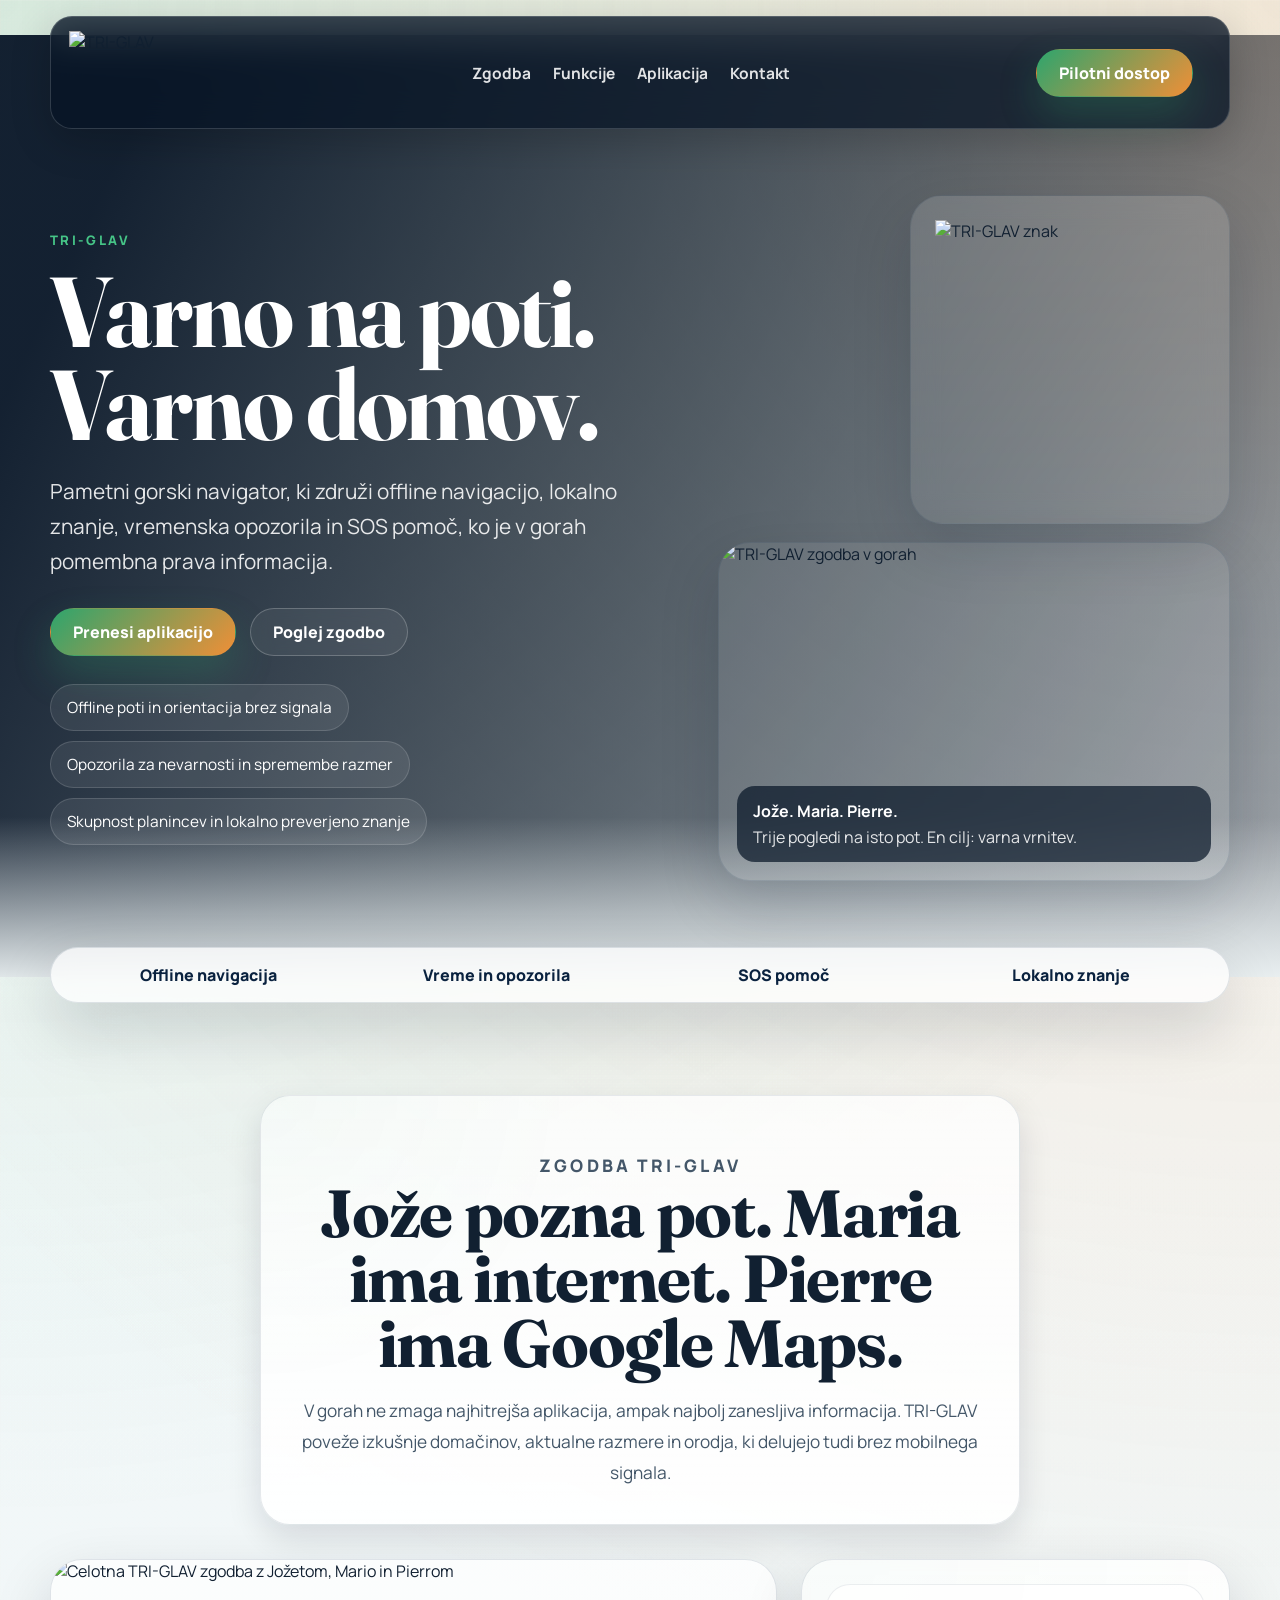
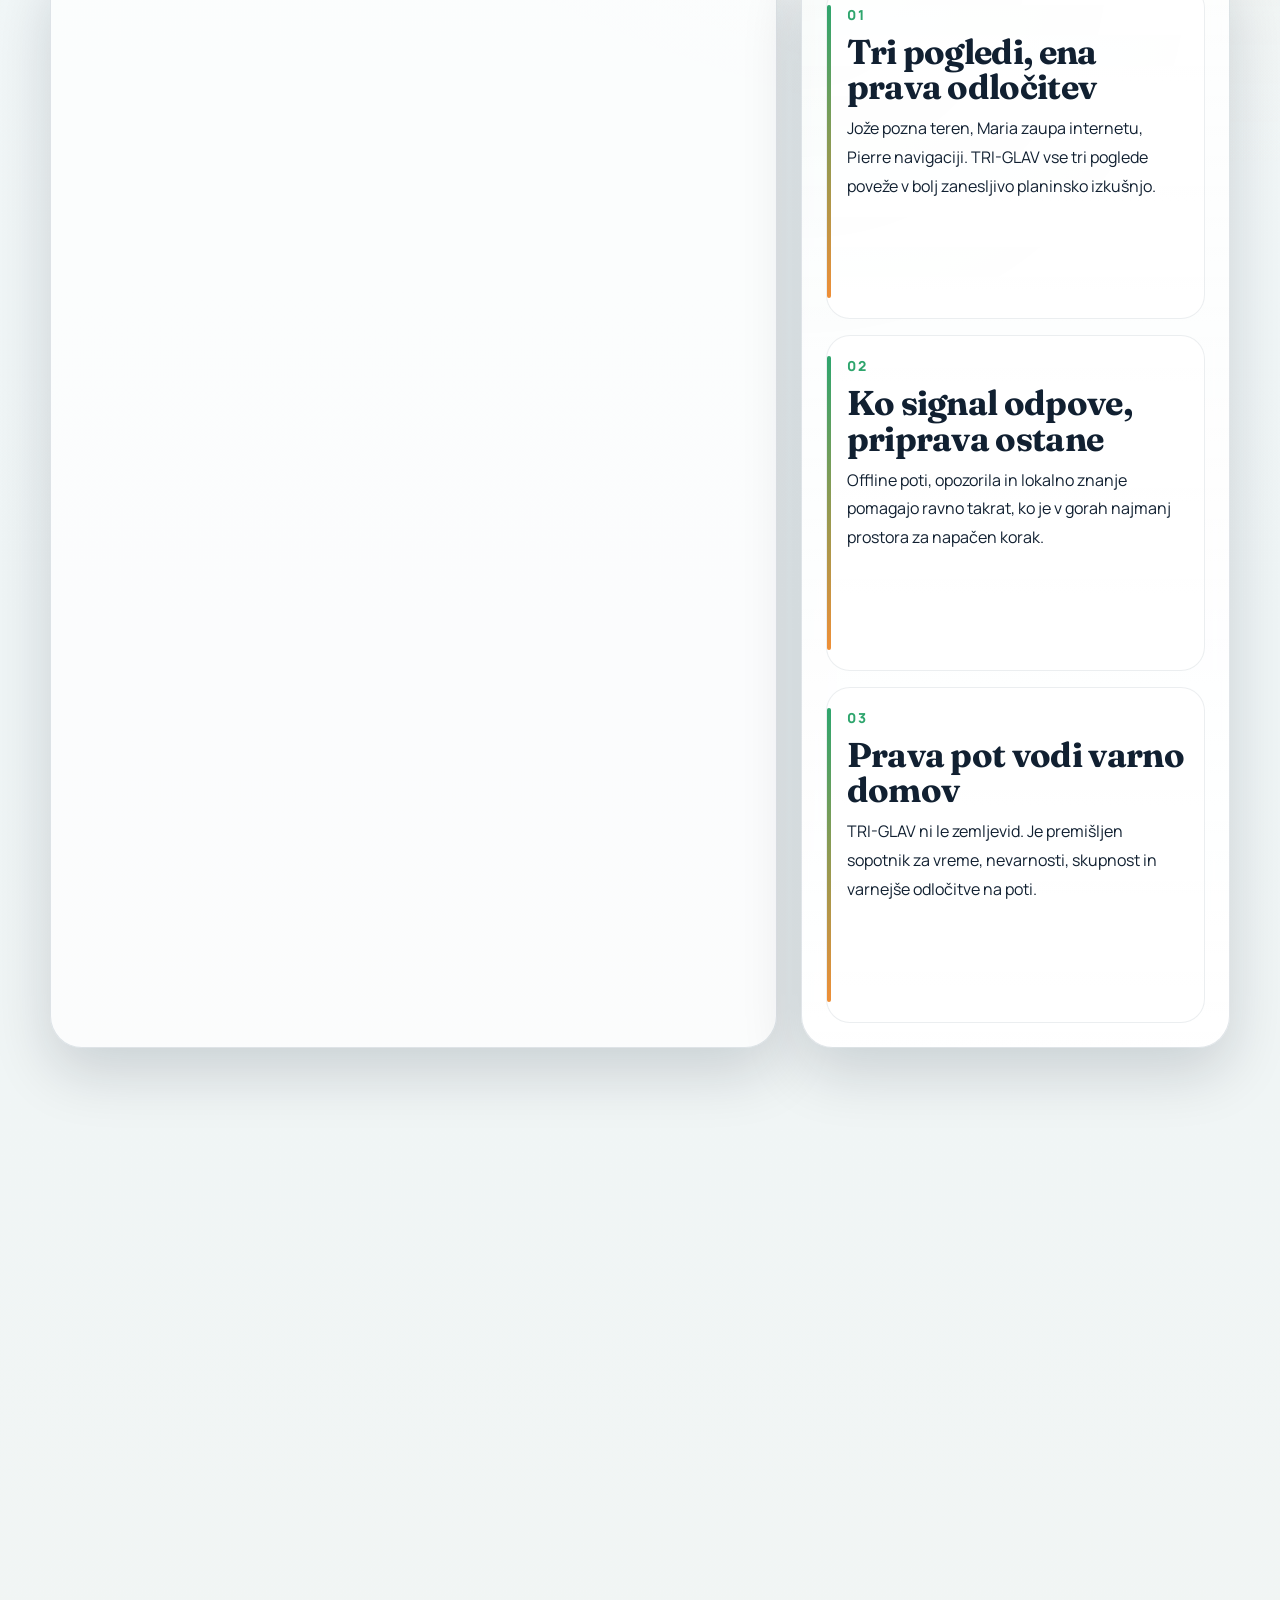
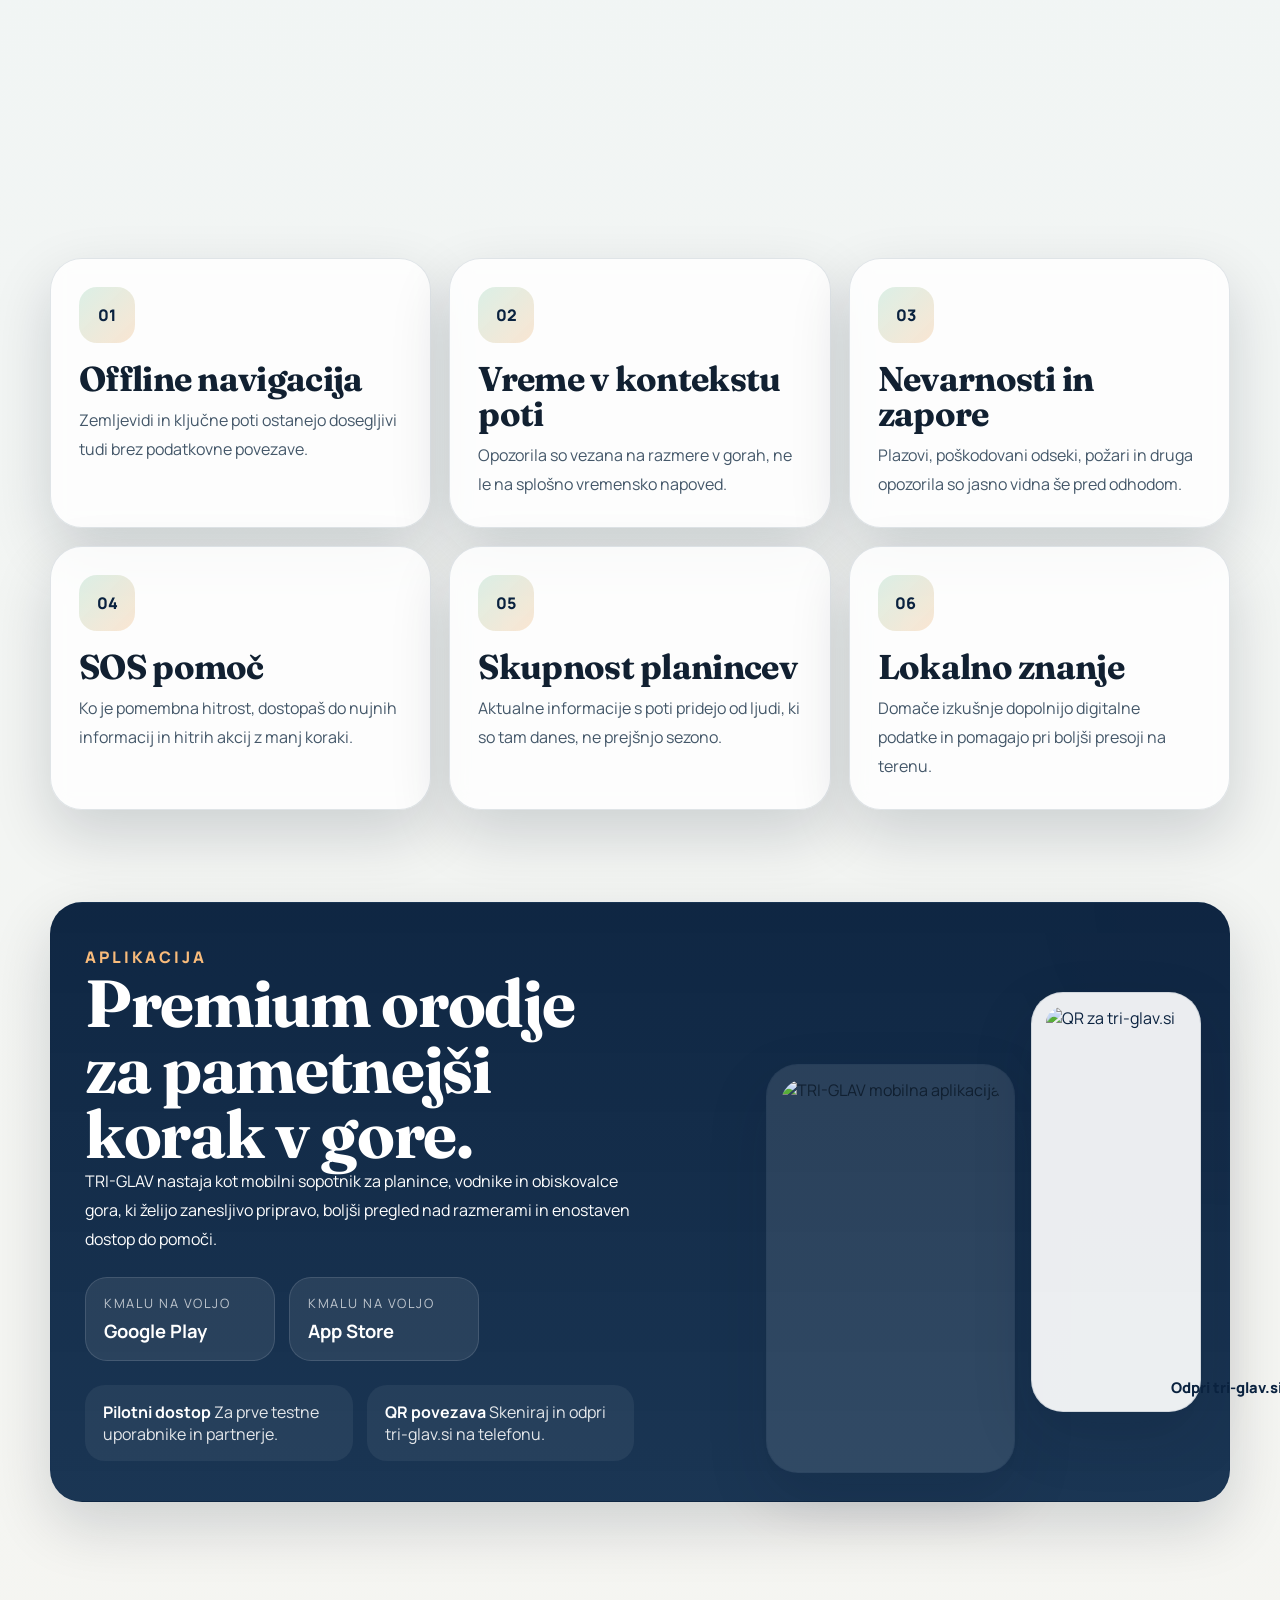
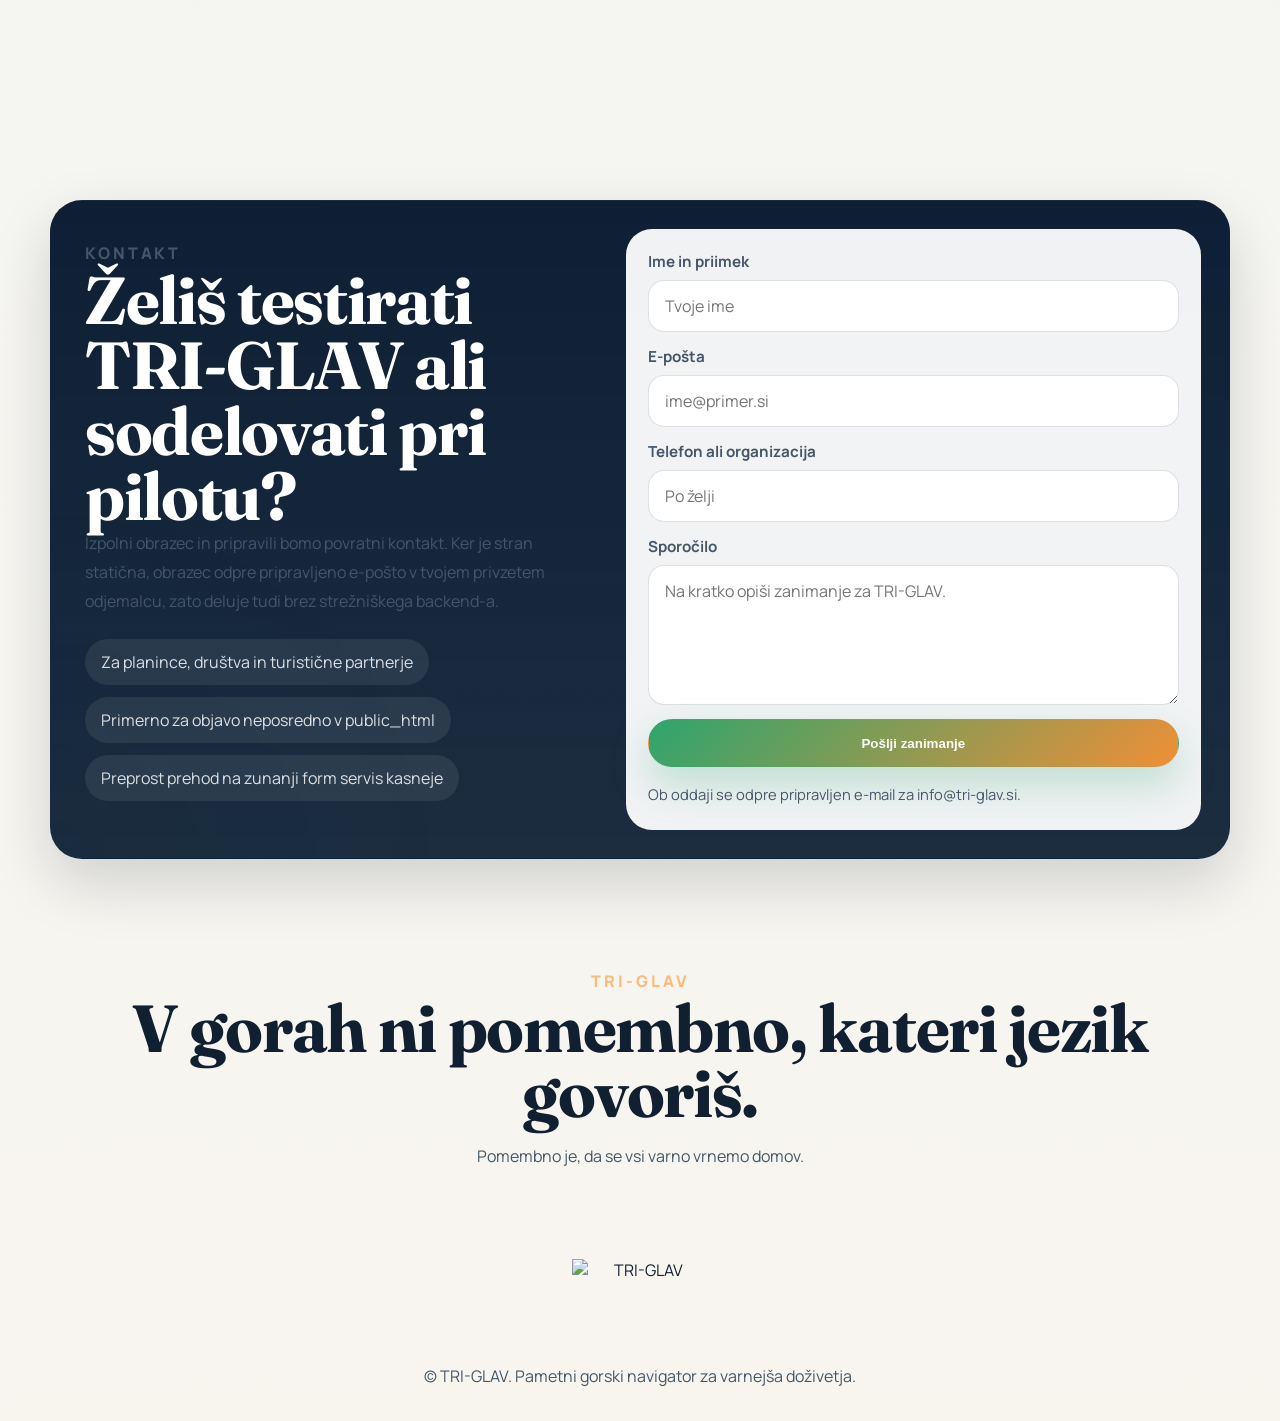
==== public_html-ready/index.html @ cbf40c37 "Add initial TRI-GLAV landing page" ====
<!doctype html>
<html lang="sl">
<head>
  <meta charset="utf-8">
  <meta http-equiv="X-UA-Compatible" content="IE=edge">
  <meta name="viewport" content="width=device-width, initial-scale=1">
  <title>TRI-GLAV | Varno na poti. Varno domov.</title>
  <meta name="description" content="TRI-GLAV je premium gorski navigator za varnejše poti: offline navigacija, opozorila, vreme, SOS pomoč in lokalno znanje za planince.">
  <meta name="keywords" content="TRI-GLAV, tri-glav.si, gorski navigator, planinstvo, offline navigacija, vreme, varnost v gorah">
  <meta name="author" content="TRI-GLAV">
  <meta name="robots" content="index,follow">
  <meta name="theme-color" content="#0a223f">
  <link rel="canonical" href="https://tri-glav.si/">
  <meta property="og:locale" content="sl_SI">
  <meta property="og:type" content="website">
  <meta property="og:site_name" content="TRI-GLAV">
  <meta property="og:title" content="TRI-GLAV | Varno na poti. Varno domov.">
  <meta property="og:description" content="Pametni gorski navigator za varnejše doživetje v gorah, tudi brez signala.">
  <meta property="og:url" content="https://tri-glav.si/">
  <meta property="og:image" content="https://tri-glav.si/assets/bottom-hero.png">
  <meta name="twitter:card" content="summary_large_image">
  <meta name="twitter:title" content="TRI-GLAV | Varno na poti. Varno domov.">
  <meta name="twitter:description" content="Offline navigacija, opozorila, vreme in SOS pomoč za pametnejši korak v gore.">
  <meta name="twitter:image" content="https://tri-glav.si/assets/bottom-hero.png">
  <link rel="icon" href="assets/favicon.png" type="image/png">
  <link rel="preconnect" href="https://fonts.googleapis.com">
  <link rel="preconnect" href="https://fonts.gstatic.com" crossorigin>
  <link href="https://fonts.googleapis.com/css2?family=Manrope:wght@400;500;700;800&family=Fraunces:opsz,wght@9..144,600;9..144,700&display=swap" rel="stylesheet">
  <link rel="stylesheet" href="styles.css">
</head>
<body>
  <a class="skip-link" href="#main">Preskoči na vsebino</a>

  <header class="site-header" id="home">
    <div class="header-shell">
      <a href="#home" class="brand" aria-label="TRI-GLAV domov">
        <img src="assets/logo-header.png" alt="TRI-GLAV" width="336" height="179" loading="eager" decoding="async">
      </a>

      <button class="menu-toggle" type="button" aria-expanded="false" aria-controls="site-nav" aria-label="Odpri meni">
        <span></span>
        <span></span>
      </button>

      <nav class="site-nav" id="site-nav" aria-label="Glavna navigacija">
        <a href="#zgodba">Zgodba</a>
        <a href="#funkcije">Funkcije</a>
        <a href="#aplikacija">Aplikacija</a>
        <a href="#kontakt">Kontakt</a>
      </nav>

      <a class="header-cta" href="#kontakt">Pilotni dostop</a>
    </div>
  </header>

  <main id="main">
    <section class="hero">
      <div class="hero-backdrop" aria-hidden="true"></div>
      <div class="hero-grid">
        <div class="hero-copy reveal" data-delay="0">
          <p class="eyebrow">TRI-GLAV</p>
          <h1>Varno na poti. Varno domov.</h1>
          <p class="hero-lead">Pametni gorski navigator, ki združi offline navigacijo, lokalno znanje, vremenska opozorila in SOS pomoč, ko je v gorah pomembna prava informacija.</p>
          <div class="hero-actions">
            <a class="btn btn-primary" href="#aplikacija">Prenesi aplikacijo</a>
            <a class="btn btn-secondary" href="#zgodba">Poglej zgodbo</a>
          </div>
          <ul class="hero-points">
            <li>Offline poti in orientacija brez signala</li>
            <li>Opozorila za nevarnosti in spremembe razmer</li>
            <li>Skupnost planincev in lokalno preverjeno znanje</li>
          </ul>
        </div>

        <div class="hero-visual reveal" data-delay="140">
          <div class="hero-logo-card">
            <img src="assets/logo-main.png" alt="TRI-GLAV znak" width="405" height="418" loading="eager" decoding="async">
          </div>
          <div class="hero-story-card">
            <img src="assets/hero-story.jpg" alt="TRI-GLAV zgodba v gorah" width="1024" height="337" fetchpriority="high">
            <div class="hero-story-overlay">
              <strong>Jože. Maria. Pierre.</strong>
              <span>Trije pogledi na isto pot. En cilj: varna vrnitev.</span>
            </div>
          </div>
        </div>
      </div>
    </section>

    <section class="trust-strip reveal" data-delay="40">
      <div>Offline navigacija</div>
      <div>Vreme in opozorila</div>
      <div>SOS pomoč</div>
      <div>Lokalno znanje</div>
    </section>

    <section class="section intro" id="zgodba">
      <div class="section-heading reveal" data-delay="0">
        <p class="eyebrow">Zgodba TRI-GLAV</p>
        <h2>Jože pozna pot. Maria ima internet. Pierre ima Google Maps.</h2>
        <p>V gorah ne zmaga najhitrejša aplikacija, ampak najbolj zanesljiva informacija. TRI-GLAV poveže izkušnje domačinov, aktualne razmere in orodja, ki delujejo tudi brez mobilnega signala.</p>
      </div>

      <div class="story-showcase reveal" data-delay="40">
        <div class="story-poster">
          <img src="assets/story-full.jpg" alt="Celotna TRI-GLAV zgodba z Jožetom, Mario in Pierrom" width="1024" height="1536" loading="lazy" decoding="async">
        </div>
        <div class="story-summary">
          <article>
            <span>01</span>
            <h3>Tri pogledi, ena prava odločitev</h3>
            <p>Jože pozna teren, Maria zaupa internetu, Pierre navigaciji. TRI-GLAV vse tri poglede poveže v bolj zanesljivo planinsko izkušnjo.</p>
          </article>
          <article>
            <span>02</span>
            <h3>Ko signal odpove, priprava ostane</h3>
            <p>Offline poti, opozorila in lokalno znanje pomagajo ravno takrat, ko je v gorah najmanj prostora za napačen korak.</p>
          </article>
          <article>
            <span>03</span>
            <h3>Prava pot vodi varno domov</h3>
            <p>TRI-GLAV ni le zemljevid. Je premišljen sopotnik za vreme, nevarnosti, skupnost in varnejše odločitve na poti.</p>
          </article>
        </div>
      </div>
    </section>

    <section class="section statement reveal" data-delay="40">
      <div class="statement-card">
        <p class="eyebrow">Zakaj TRI-GLAV</p>
        <h2>Gore niso ceste.</h2>
        <p>Prava aplikacija za gore ne kaže le smeri. Razume razmere, teren in trenutek, ko potrebuješ pomoč ali boljšo odločitev.</p>
      </div>
    </section>

    <section class="section features" id="funkcije">
      <div class="section-heading reveal" data-delay="0">
        <p class="eyebrow">Funkcije</p>
        <h2>Vse, kar planinec potrebuje pred odhodom in med potjo.</h2>
        <p>TRI-GLAV je zasnovan za teren, ne samo za zaslon. Vsaka funkcija podpira mirnejšo pripravo in samozavestnejšo odločitev v ključnem trenutku.</p>
      </div>

      <div class="feature-grid">
        <article class="feature-card reveal" data-delay="40">
          <div class="feature-icon">01</div>
          <h3>Offline navigacija</h3>
          <p>Zemljevidi in ključne poti ostanejo dosegljivi tudi brez podatkovne povezave.</p>
        </article>
        <article class="feature-card reveal" data-delay="80">
          <div class="feature-icon">02</div>
          <h3>Vreme v kontekstu poti</h3>
          <p>Opozorila so vezana na razmere v gorah, ne le na splošno vremensko napoved.</p>
        </article>
        <article class="feature-card reveal" data-delay="120">
          <div class="feature-icon">03</div>
          <h3>Nevarnosti in zapore</h3>
          <p>Plazovi, poškodovani odseki, požari in druga opozorila so jasno vidna še pred odhodom.</p>
        </article>
        <article class="feature-card reveal" data-delay="160">
          <div class="feature-icon">04</div>
          <h3>SOS pomoč</h3>
          <p>Ko je pomembna hitrost, dostopaš do nujnih informacij in hitrih akcij z manj koraki.</p>
        </article>
        <article class="feature-card reveal" data-delay="200">
          <div class="feature-icon">05</div>
          <h3>Skupnost planincev</h3>
          <p>Aktualne informacije s poti pridejo od ljudi, ki so tam danes, ne prejšnjo sezono.</p>
        </article>
        <article class="feature-card reveal" data-delay="240">
          <div class="feature-icon">06</div>
          <h3>Lokalno znanje</h3>
          <p>Domače izkušnje dopolnijo digitalne podatke in pomagajo pri boljši presoji na terenu.</p>
        </article>
      </div>
    </section>

    <section class="section app-section" id="aplikacija">
      <div class="app-shell">
        <div class="app-copy reveal" data-delay="0">
          <p class="eyebrow">Aplikacija</p>
          <h2>Premium orodje za pametnejši korak v gore.</h2>
          <p>TRI-GLAV nastaja kot mobilni sopotnik za planince, vodnike in obiskovalce gora, ki želijo zanesljivo pripravo, boljši pregled nad razmerami in enostaven dostop do pomoči.</p>

          <div class="store-row">
            <a class="store-badge google-play" href="#kontakt" aria-label="Prijavi zanimanje za Google Play">
              <span>Kmalu na voljo</span>
              <strong>Google Play</strong>
            </a>
            <a class="store-badge app-store" href="#kontakt" aria-label="Prijavi zanimanje za App Store">
              <span>Kmalu na voljo</span>
              <strong>App Store</strong>
            </a>
          </div>

          <div class="app-meta">
            <div>
              <strong>Pilotni dostop</strong>
              <span>Za prve testne uporabnike in partnerje.</span>
            </div>
            <div>
              <strong>QR povezava</strong>
              <span>Skeniraj in odpri tri-glav.si na telefonu.</span>
            </div>
          </div>
        </div>

        <div class="app-visual reveal" data-delay="120">
          <div class="phone-frame">
            <img src="assets/splash-screen.png" alt="TRI-GLAV mobilna aplikacija" width="207" height="359" loading="lazy" decoding="async">
          </div>
          <a class="qr-card" href="https://tri-glav.si/" target="_blank" rel="noopener">
            <img src="assets/qr-placeholder.png" alt="QR za tri-glav.si" width="360" height="360" loading="lazy" decoding="async">
            <span>Odpri tri-glav.si</span>
          </a>
        </div>
      </div>
    </section>

    <section class="section panorama reveal" data-delay="60">
      <img src="assets/bottom-hero.png" alt="Pogled na vrhove in Aljažev stolp" width="654" height="204" loading="lazy" decoding="async">
    </section>

    <section class="section contact-section" id="kontakt">
      <div class="contact-copy reveal" data-delay="0">
        <p class="eyebrow">Kontakt</p>
        <h2>Želiš testirati TRI-GLAV ali sodelovati pri pilotu?</h2>
        <p>Izpolni obrazec in pripravili bomo povratni kontakt. Ker je stran statična, obrazec odpre pripravljeno e-pošto v tvojem privzetem odjemalcu, zato deluje tudi brez strežniškega backend-a.</p>
        <div class="contact-points">
          <div>Za planince, društva in turistične partnerje</div>
          <div>Primerno za objavo neposredno v public_html</div>
          <div>Preprost prehod na zunanji form servis kasneje</div>
        </div>
      </div>

      <form class="contact-form reveal" data-delay="120" id="contact-form" novalidate>
        <label>
          <span>Ime in priimek</span>
          <input type="text" name="name" placeholder="Tvoje ime" required>
        </label>
        <label>
          <span>E-pošta</span>
          <input type="email" name="email" placeholder="ime@primer.si" required>
        </label>
        <label>
          <span>Telefon ali organizacija</span>
          <input type="text" name="context" placeholder="Po želji">
        </label>
        <label>
          <span>Sporočilo</span>
          <textarea name="message" rows="5" placeholder="Na kratko opiši zanimanje za TRI-GLAV." required></textarea>
        </label>
        <button class="btn btn-primary" type="submit">Pošlji zanimanje</button>
        <p class="form-note" id="form-status" aria-live="polite">Ob oddaji se odpre pripravljen e-mail za info@tri-glav.si.</p>
      </form>
    </section>

    <section class="section closing reveal" data-delay="40">
      <p class="eyebrow">TRI-GLAV</p>
      <h2>V gorah ni pomembno, kateri jezik govoriš.</h2>
      <p>Pomembno je, da se vsi varno vrnemo domov.</p>
    </section>
  </main>

  <footer class="site-footer">
    <img src="assets/logo-footer-mono.png" alt="TRI-GLAV" width="274" height="194" loading="lazy" decoding="async">
    <p>© TRI-GLAV. Pametni gorski navigator za varnejša doživetja.</p>
  </footer>

  <script src="script.js"></script>
</body>
</html>
---- public_html-ready/styles.css ----
:root {
  --navy-950: #071426;
  --navy-900: #0a223f;
  --navy-800: #13365c;
  --green-500: #2ea56d;
  --green-400: #46c587;
  --orange-500: #ef8f37;
  --orange-300: #f8bb7b;
  --sand-100: #f6f1e7;
  --mist-100: #eef5f4;
  --ink-900: #112031;
  --ink-700: #445769;
  --line: rgba(12, 40, 72, 0.12);
  --card: rgba(255, 255, 255, 0.78);
  --shadow-lg: 0 24px 60px rgba(7, 20, 38, 0.16);
  --shadow-md: 0 14px 34px rgba(7, 20, 38, 0.12);
  --radius-xl: 32px;
  --radius-lg: 24px;
  --radius-md: 18px;
  --container: min(1180px, calc(100% - 32px));
}

* {
  box-sizing: border-box;
}

html {
  scroll-behavior: smooth;
}

body.has-js {
  scroll-padding-top: 112px;
}

body {
  margin: 0;
  font-family: "Manrope", "Segoe UI", sans-serif;
  color: var(--ink-900);
  background:
    radial-gradient(circle at top left, rgba(46, 165, 109, 0.16), transparent 24%),
    radial-gradient(circle at top right, rgba(239, 143, 55, 0.18), transparent 28%),
    linear-gradient(180deg, #f7fbfc 0%, #eff5f6 36%, #f8f5ef 100%);
}

body.menu-open {
  overflow: hidden;
}

img {
  display: block;
  max-width: 100%;
}

a {
  color: inherit;
}

.skip-link {
  position: absolute;
  left: 12px;
  top: -48px;
  z-index: 100;
  padding: 10px 14px;
  border-radius: 12px;
  background: var(--navy-900);
  color: #fff;
  text-decoration: none;
}

.skip-link:focus {
  top: 12px;
}

.site-header {
  position: sticky;
  top: 0;
  z-index: 20;
  padding: 16px 0 0;
  transition: padding 0.25s ease;
}

.site-header.is-scrolled {
  padding-top: 8px;
}

.header-shell {
  width: var(--container);
  margin: 0 auto;
  display: grid;
  grid-template-columns: auto 1fr auto auto;
  align-items: center;
  gap: 18px;
  padding: 14px 18px;
  border: 1px solid rgba(255, 255, 255, 0.16);
  border-radius: 22px;
  background: rgba(7, 20, 38, 0.76);
  backdrop-filter: blur(18px);
  box-shadow: 0 12px 40px rgba(0, 0, 0, 0.2);
  transition: background-color 0.25s ease, box-shadow 0.25s ease, transform 0.25s ease;
}

.site-header.is-scrolled .header-shell {
  background: rgba(7, 20, 38, 0.9);
  box-shadow: 0 16px 42px rgba(7, 20, 38, 0.22);
}

.brand img {
  width: 156px;
  height: auto;
}

.site-nav {
  justify-self: center;
  display: flex;
  gap: 22px;
}

.site-nav a,
.header-cta,
.btn,
.store-badge,
.contact-points div,
.hero-points li {
  transition: transform 0.25s ease, background-color 0.25s ease, border-color 0.25s ease, color 0.25s ease, box-shadow 0.25s ease;
}

.site-nav a {
  color: rgba(255, 255, 255, 0.88);
  text-decoration: none;
  font-weight: 700;
  font-size: 0.97rem;
}

.site-nav a:hover,
.site-nav a:focus-visible {
  color: #fff;
}

.header-cta,
.btn {
  display: inline-flex;
  align-items: center;
  justify-content: center;
  min-height: 48px;
  padding: 0 22px;
  border-radius: 999px;
  border: 1px solid transparent;
  text-decoration: none;
  font-weight: 800;
  cursor: pointer;
}

.header-cta,
.btn-primary {
  background: linear-gradient(135deg, var(--green-500), var(--orange-500));
  color: #fff;
  box-shadow: 0 18px 38px rgba(46, 165, 109, 0.26);
}

.header-cta:hover,
.btn-primary:hover,
.btn-primary:focus-visible {
  transform: translateY(-1px);
  box-shadow: 0 22px 44px rgba(46, 165, 109, 0.32);
}

.btn-secondary {
  color: #fff;
  border-color: rgba(255, 255, 255, 0.22);
  background: rgba(255, 255, 255, 0.06);
  backdrop-filter: blur(10px);
}

.btn-secondary:hover,
.btn-secondary:focus-visible {
  background: rgba(255, 255, 255, 0.12);
}

.menu-toggle {
  display: none;
  width: 50px;
  height: 50px;
  justify-content: center;
  align-items: center;
  gap: 6px;
  flex-direction: column;
  border: 1px solid rgba(255, 255, 255, 0.15);
  border-radius: 16px;
  background: rgba(255, 255, 255, 0.06);
  cursor: pointer;
}

.menu-toggle span {
  width: 18px;
  height: 2px;
  border-radius: 999px;
  background: #fff;
}

.hero {
  position: relative;
  margin-top: -94px;
  padding: 160px 0 96px;
  overflow: hidden;
}

.hero-backdrop {
  position: absolute;
  inset: 0;
  background:
    linear-gradient(115deg, rgba(7, 20, 38, 0.94) 12%, rgba(7, 20, 38, 0.7) 46%, rgba(10, 34, 63, 0.35) 100%),
    radial-gradient(circle at right top, rgba(239, 143, 55, 0.22), transparent 36%),
    url("assets/hero-story.jpg") center/cover no-repeat;
  transform: scale(1.05);
}

.hero::after {
  content: "";
  position: absolute;
  inset: auto 0 0;
  height: 160px;
  background: linear-gradient(180deg, rgba(239, 245, 246, 0) 0%, rgba(239, 245, 246, 0.92) 100%);
}

.hero-grid,
.section,
.trust-strip,
.site-footer {
  width: var(--container);
  margin: 0 auto;
  position: relative;
  z-index: 1;
}

.hero-grid {
  display: grid;
  grid-template-columns: minmax(0, 1.1fr) minmax(300px, 0.9fr);
  gap: 42px;
  align-items: center;
}

.hero-copy {
  color: #fff;
}

.eyebrow {
  margin: 0 0 16px;
  color: var(--green-400);
  font-size: 0.82rem;
  font-weight: 800;
  letter-spacing: 0.18em;
  text-transform: uppercase;
}

h1,
h2,
h3 {
  margin: 0;
  font-family: "Fraunces", Georgia, serif;
  font-weight: 700;
  letter-spacing: -0.02em;
}

h1 {
  max-width: 10ch;
  font-size: clamp(3.4rem, 8vw, 6.2rem);
  line-height: 0.94;
}

h2 {
  font-size: clamp(2.2rem, 5.2vw, 4.3rem);
  line-height: 0.98;
}

h3 {
  font-size: clamp(1.55rem, 2.8vw, 2.15rem);
  line-height: 1.02;
}

.hero-lead,
.section-heading p,
.story-card p,
.feature-card p,
.statement-card p,
.app-copy p,
.contact-copy p,
.closing p,
.site-footer p,
.form-note,
.hero-story-overlay span,
.app-meta span {
  color: rgba(255, 255, 255, 0.88);
}

.hero-lead {
  max-width: 640px;
  margin: 22px 0 0;
  font-size: clamp(1.05rem, 2vw, 1.3rem);
  line-height: 1.7;
}

.hero-actions {
  display: flex;
  flex-wrap: wrap;
  gap: 14px;
  margin-top: 28px;
}

.hero-points {
  display: grid;
  gap: 10px;
  padding: 0;
  margin: 28px 0 0;
  list-style: none;
}

.hero-points li {
  width: fit-content;
  max-width: 100%;
  padding: 12px 16px;
  border: 1px solid rgba(255, 255, 255, 0.14);
  border-radius: 999px;
  background: rgba(255, 255, 255, 0.08);
  font-size: 0.96rem;
}

.hero-visual {
  display: grid;
  gap: 18px;
}

.hero-logo-card,
.hero-story-card,
.story-card,
.feature-card,
.statement-card,
.app-shell,
.contact-section,
.panorama,
.trust-strip,
.qr-card,
.phone-frame {
  border: 1px solid var(--line);
  border-radius: var(--radius-xl);
  box-shadow: var(--shadow-lg);
}

.hero-logo-card {
  width: min(320px, 78%);
  margin-left: auto;
  padding: 24px;
  background: linear-gradient(180deg, rgba(255, 255, 255, 0.14), rgba(255, 255, 255, 0.06));
  backdrop-filter: blur(14px);
}

.hero-logo-card img {
  width: 100%;
  height: auto;
}

.hero-story-card {
  position: relative;
  overflow: hidden;
  background: rgba(255, 255, 255, 0.08);
}

.hero-story-card img {
  width: 100%;
  aspect-ratio: 1024 / 337;
  object-fit: cover;
}

.hero-story-overlay {
  position: absolute;
  inset: auto 18px 18px;
  display: grid;
  gap: 4px;
  padding: 14px 16px;
  border-radius: 18px;
  background: rgba(7, 20, 38, 0.7);
  backdrop-filter: blur(12px);
}

.hero-story-overlay strong,
.app-meta strong {
  color: #fff;
  font-size: 1rem;
}

.trust-strip {
  display: grid;
  grid-template-columns: repeat(4, 1fr);
  gap: 16px;
  padding: 16px 22px;
  margin-top: -30px;
  background: rgba(255, 255, 255, 0.74);
  backdrop-filter: blur(12px);
}

.trust-strip div {
  text-align: center;
  font-weight: 800;
  color: var(--navy-900);
}

.section {
  padding: 92px 0 0;
}

#zgodba,
#funkcije,
#aplikacija,
#kontakt,
#home {
  scroll-margin-top: 118px;
}

.section-heading {
  max-width: 760px;
}

.section-heading p,
.story-card p,
.feature-card p,
.statement-card p,
.app-copy p,
.contact-copy p,
.contact-points div,
.contact-form span,
.form-note,
.closing p {
  color: var(--ink-700);
}

.section-heading p {
  margin: 18px 0 0;
  font-size: 1.08rem;
  line-height: 1.8;
}

.intro .section-heading {
  margin: 0 auto;
  text-align: center;
  padding: 36px;
  border: 1px solid rgba(12, 40, 72, 0.1);
  border-radius: 30px;
  background:
    linear-gradient(180deg, rgba(255, 255, 255, 0.74), rgba(255, 255, 255, 0.92)),
    radial-gradient(circle at top left, rgba(46, 165, 109, 0.12), transparent 36%);
  box-shadow: var(--shadow-md);
}

.story-showcase {
  display: grid;
  grid-template-columns: minmax(0, 1.1fr) minmax(280px, 0.65fr);
  gap: 24px;
  align-items: stretch;
  margin-top: 34px;
}

.story-poster,
.story-summary {
  border: 1px solid var(--line);
  border-radius: 32px;
  box-shadow: var(--shadow-lg);
}

.story-poster {
  overflow: hidden;
  background: rgba(255, 255, 255, 0.72);
}

.story-poster img {
  width: 100%;
  height: 100%;
  object-fit: cover;
}

.story-summary {
  display: grid;
  gap: 16px;
  padding: 24px;
  background:
    linear-gradient(180deg, rgba(255, 255, 255, 0.82), rgba(255, 255, 255, 0.96)),
    radial-gradient(circle at top left, rgba(46, 165, 109, 0.12), transparent 36%);
  backdrop-filter: blur(10px);
}

.story-summary article {
  position: relative;
  padding: 18px 18px 18px 20px;
  border: 1px solid rgba(12, 40, 72, 0.08);
  border-radius: 24px;
  background: rgba(255, 255, 255, 0.7);
}

.story-summary article::before {
  content: "";
  position: absolute;
  left: 0;
  top: 20px;
  bottom: 20px;
  width: 4px;
  border-radius: 999px;
  background: linear-gradient(180deg, var(--green-500), var(--orange-500));
}

.story-summary span {
  display: inline-flex;
  margin-bottom: 10px;
  color: var(--green-500);
  font-weight: 800;
  font-size: 0.86rem;
  letter-spacing: 0.16em;
}

.story-summary h3 {
  margin-bottom: 10px;
}

.story-summary p,
.feature-card p,
.statement-card p,
.app-copy p,
.contact-copy p,
.form-note,
.closing p {
  margin: 0;
  font-size: 1rem;
  line-height: 1.8;
}

.statement-card {
  padding: 42px;
  text-align: center;
  color: #fff;
  background:
    radial-gradient(circle at top, rgba(239, 143, 55, 0.3), transparent 32%),
    linear-gradient(135deg, var(--navy-950), var(--navy-900) 62%, #17395d);
}

.statement-card p,
.closing p {
  max-width: 700px;
  margin: 16px auto 0;
}

.feature-grid {
  display: grid;
  grid-template-columns: repeat(3, minmax(0, 1fr));
  gap: 18px;
  margin-top: 32px;
}

.feature-card {
  padding: 28px;
  background: rgba(255, 255, 255, 0.82);
  backdrop-filter: blur(10px);
}

.feature-icon {
  display: inline-flex;
  width: 56px;
  height: 56px;
  align-items: center;
  justify-content: center;
  margin-bottom: 18px;
  border-radius: 18px;
  background: linear-gradient(135deg, rgba(46, 165, 109, 0.16), rgba(239, 143, 55, 0.22));
  color: var(--navy-900);
  font-weight: 800;
}

.feature-card h3 {
  margin-bottom: 10px;
}

.app-shell {
  display: grid;
  grid-template-columns: minmax(0, 1fr) minmax(300px, 0.95fr);
  gap: 28px;
  padding: 28px;
  background:
    linear-gradient(180deg, rgba(10, 34, 63, 0.98), rgba(12, 41, 73, 0.94)),
    radial-gradient(circle at top right, rgba(239, 143, 55, 0.14), transparent 35%);
}

.app-copy {
  padding: 12px 6px;
}

.app-copy .eyebrow,
.closing .eyebrow {
  color: var(--orange-300);
}

.app-copy h2,
.app-copy p,
.contact-section h2 {
  color: #fff;
}

.store-row {
  display: flex;
  flex-wrap: wrap;
  gap: 14px;
  margin-top: 24px;
}

.store-badge {
  min-width: 190px;
  padding: 16px 18px;
  border-radius: 22px;
  border: 1px solid rgba(255, 255, 255, 0.12);
  background: rgba(255, 255, 255, 0.08);
  text-decoration: none;
  color: #fff;
}

.store-badge span,
.store-badge strong {
  display: block;
}

.store-badge span {
  margin-bottom: 6px;
  color: rgba(255, 255, 255, 0.7);
  font-size: 0.8rem;
  text-transform: uppercase;
  letter-spacing: 0.12em;
}

.store-badge strong {
  font-size: 1.15rem;
}

.store-badge:hover,
.store-badge:focus-visible {
  transform: translateY(-2px);
  background: rgba(255, 255, 255, 0.12);
}

.app-meta {
  display: grid;
  grid-template-columns: repeat(2, minmax(0, 1fr));
  gap: 14px;
  margin-top: 24px;
}

.app-meta div {
  padding: 16px 18px;
  border-radius: 20px;
  background: rgba(255, 255, 255, 0.06);
}

.app-visual {
  display: grid;
  grid-template-columns: 1fr auto;
  gap: 16px;
  align-items: end;
}

.phone-frame {
  width: fit-content;
  margin-left: auto;
  padding: 14px;
  background: rgba(255, 255, 255, 0.1);
}

.phone-frame img {
  width: min(220px, 100%);
  height: auto;
  border-radius: 24px;
}

.qr-card {
  display: grid;
  gap: 10px;
  width: 170px;
  padding: 14px;
  align-self: center;
  background: rgba(255, 255, 255, 0.92);
  text-decoration: none;
  color: var(--navy-900);
}

.qr-card img {
  border-radius: 16px;
}

.qr-card span {
  font-size: 0.92rem;
  font-weight: 800;
  text-align: center;
}

.panorama {
  overflow: hidden;
}

.panorama img {
  width: 100%;
  aspect-ratio: 654 / 204;
  object-fit: cover;
}

.contact-section {
  display: grid;
  grid-template-columns: minmax(0, 0.95fr) minmax(0, 1.05fr);
  gap: 26px;
  padding: 28px;
  background:
    linear-gradient(180deg, rgba(9, 27, 49, 0.98), rgba(9, 27, 49, 0.92)),
    radial-gradient(circle at bottom left, rgba(46, 165, 109, 0.2), transparent 32%);
}

.contact-copy {
  padding: 10px 6px;
}

.contact-points {
  display: grid;
  gap: 12px;
  margin-top: 24px;
}

.contact-points div {
  width: fit-content;
  max-width: 100%;
  padding: 12px 16px;
  border-radius: 999px;
  background: rgba(255, 255, 255, 0.08);
  color: rgba(255, 255, 255, 0.84);
}

.contact-form {
  display: grid;
  gap: 14px;
  padding: 22px;
  border-radius: 26px;
  background: rgba(255, 255, 255, 0.94);
}

.contact-form label {
  display: grid;
  gap: 8px;
}

.contact-form span {
  font-size: 0.95rem;
  font-weight: 700;
}

.contact-form input,
.contact-form textarea {
  width: 100%;
  padding: 14px 16px;
  border: 1px solid rgba(17, 32, 49, 0.14);
  border-radius: 16px;
  background: #fff;
  font: inherit;
  color: var(--ink-900);
}

.contact-form input:focus,
.contact-form textarea:focus {
  outline: 2px solid rgba(46, 165, 109, 0.22);
  border-color: rgba(46, 165, 109, 0.4);
}

.form-note {
  font-size: 0.92rem;
}

.form-note.is-error {
  color: #c64d26;
}

.form-note.is-success {
  color: var(--green-500);
}

.closing {
  text-align: center;
  padding-bottom: 88px;
}

.site-footer {
  padding: 0 0 42px;
  text-align: center;
}

.site-footer img {
  width: 136px;
  height: auto;
  margin: 0 auto 10px;
}

.site-footer p {
  margin: 0;
  color: var(--ink-700);
}

.reveal {
  opacity: 0;
  transform: translateY(28px);
  transition:
    opacity 0.8s ease,
    transform 0.8s ease;
  transition-delay: var(--delay, 0ms);
}

.reveal.visible {
  opacity: 1;
  transform: translateY(0);
}

@media (max-width: 1080px) {
  .hero-grid,
  .app-shell,
  .contact-section {
    grid-template-columns: 1fr;
  }

  .hero-logo-card {
    width: min(280px, 72%);
  }

  .app-visual {
    grid-template-columns: 1fr auto;
  }

  .phone-frame {
    margin-left: 0;
  }

  .feature-grid {
    grid-template-columns: repeat(2, minmax(0, 1fr));
  }
}

@media (max-width: 860px) {
  .site-header {
    padding-top: 10px;
  }

  .header-shell {
    grid-template-columns: auto auto;
    grid-template-areas:
      "brand toggle"
      "nav nav"
      "cta cta";
    gap: 14px;
    align-items: center;
  }

  .brand {
    grid-area: brand;
  }

  .menu-toggle {
    grid-area: toggle;
    justify-self: end;
    display: inline-flex;
  }

  .site-nav {
    grid-area: nav;
    display: none;
    flex-direction: column;
    align-items: flex-start;
    gap: 12px;
    padding-top: 4px;
  }

  .site-nav.is-open {
    display: flex;
  }

  body.menu-open {
    overflow: hidden;
  }

  .header-cta {
    grid-area: cta;
    width: 100%;
  }

  .hero {
    margin-top: -122px;
    padding-top: 180px;
  }

  body.has-js {
    scroll-padding-top: 148px;
  }

  #zgodba,
  #funkcije,
  #aplikacija,
  #kontakt,
  #home {
    scroll-margin-top: 150px;
  }

  .hero-grid {
    gap: 28px;
  }

  h1 {
    max-width: none;
  }

  .trust-strip {
    grid-template-columns: repeat(2, 1fr);
  }

  .story-showcase {
    grid-template-columns: 1fr;
  }

  .feature-grid,
  .app-meta {
    grid-template-columns: 1fr;
  }

  .app-visual {
    grid-template-columns: 1fr;
    justify-items: start;
  }

  .qr-card {
    width: min(200px, 100%);
  }
}

@media (max-width: 640px) {
  :root {
    --container: min(100% - 20px, 100%);
  }

  .header-shell,
  .trust-strip,
  .story-poster,
  .story-summary,
  .feature-card,
  .app-shell,
  .contact-section,
  .contact-form,
  .statement-card,
  .panorama,
  .hero-logo-card,
  .hero-story-card,
  .phone-frame,
  .qr-card {
    border-radius: 22px;
  }

  .brand img {
    width: 132px;
  }

  .hero {
    padding-bottom: 74px;
  }

  .hero-actions,
  .store-row {
    flex-direction: column;
  }

  .btn,
  .store-badge {
    width: 100%;
  }

  .hero-points li,
  .contact-points div {
    width: 100%;
    border-radius: 18px;
  }

  .trust-strip {
    gap: 10px;
    padding: 14px;
    font-size: 0.92rem;
  }

  .intro .section-heading {
    padding: 24px 18px;
    border-radius: 24px;
  }

  .section {
    padding-top: 72px;
  }

  .story-summary {
    padding: 18px;
  }

  .statement-card,
  .app-shell,
  .contact-section {
    padding: 20px;
  }

  .contact-form {
    padding: 18px;
  }

  .closing {
    padding-bottom: 72px;
  }
}

@media (prefers-reduced-motion: reduce) {
  html {
    scroll-behavior: auto;
  }

  *,
  *::before,
  *::after {
    animation: none !important;
    transition: none !important;
  }

  .reveal {
    opacity: 1;
    transform: none;
  }
}
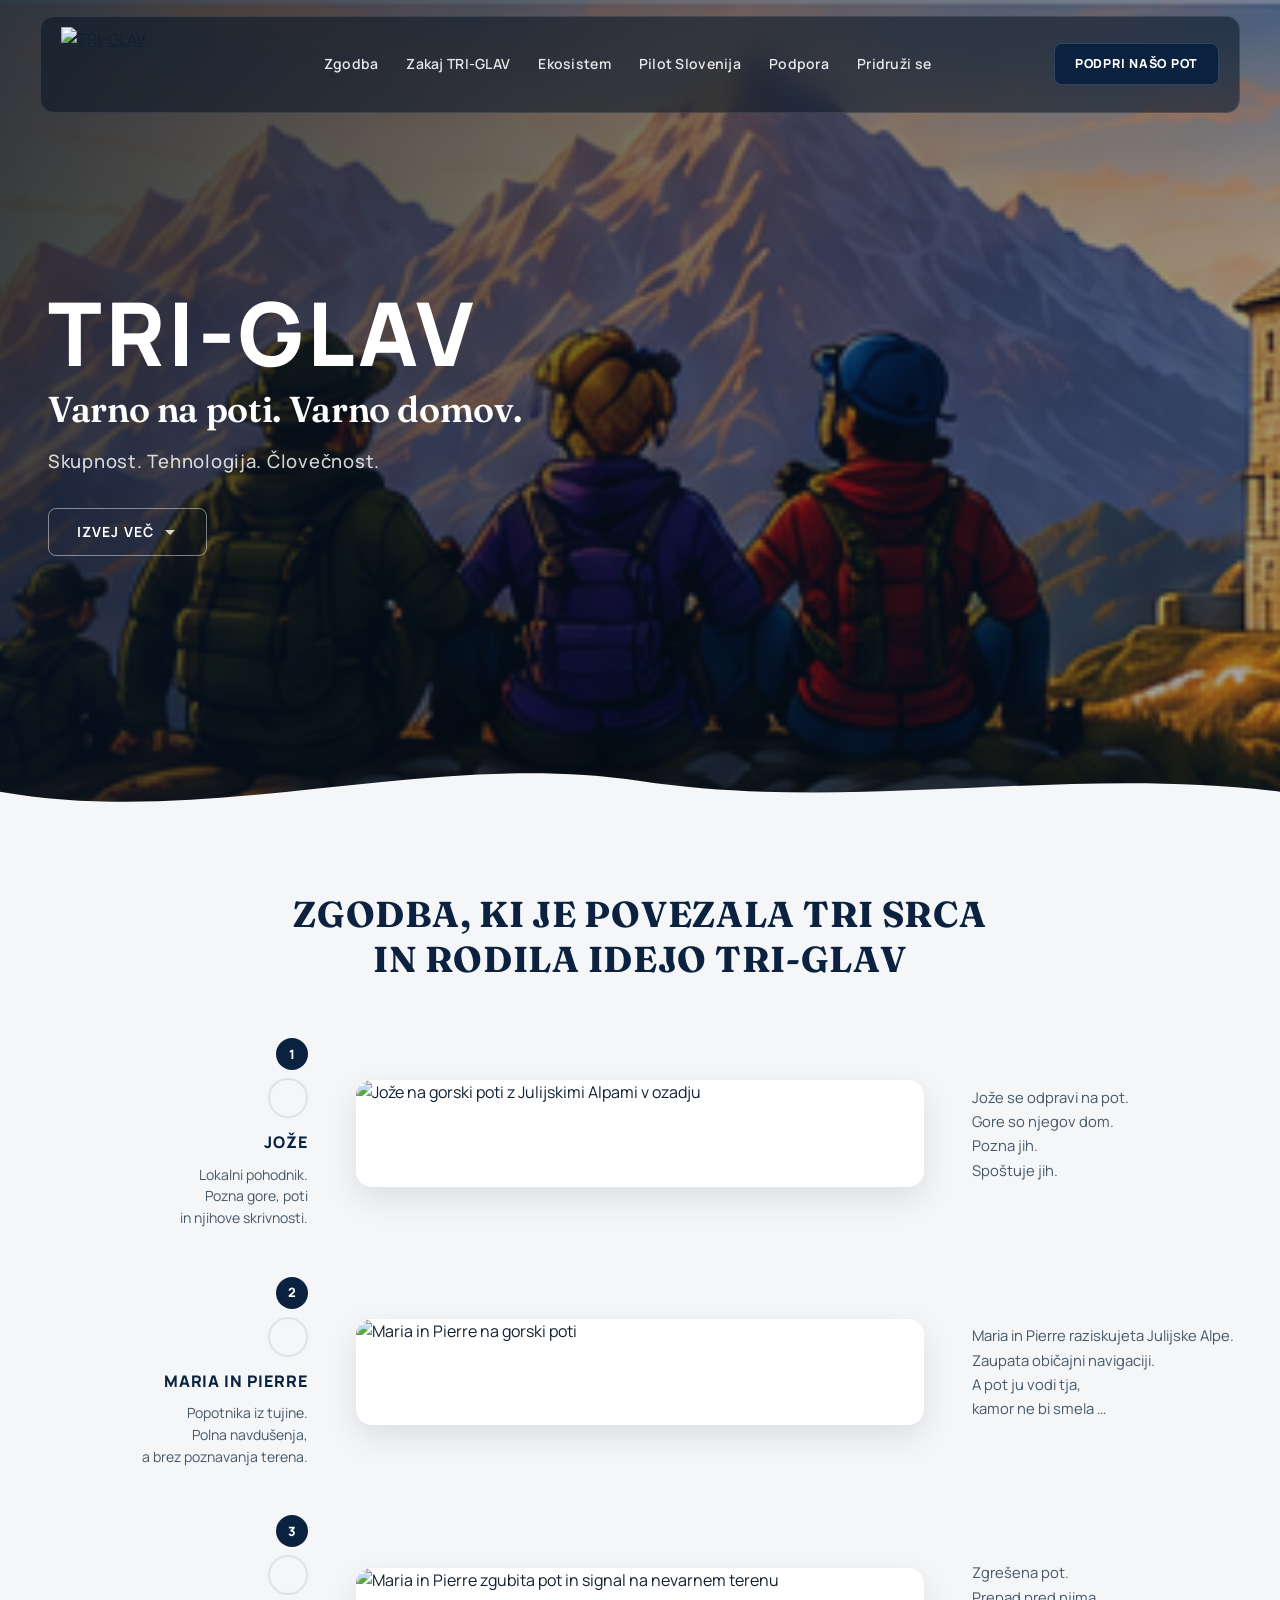
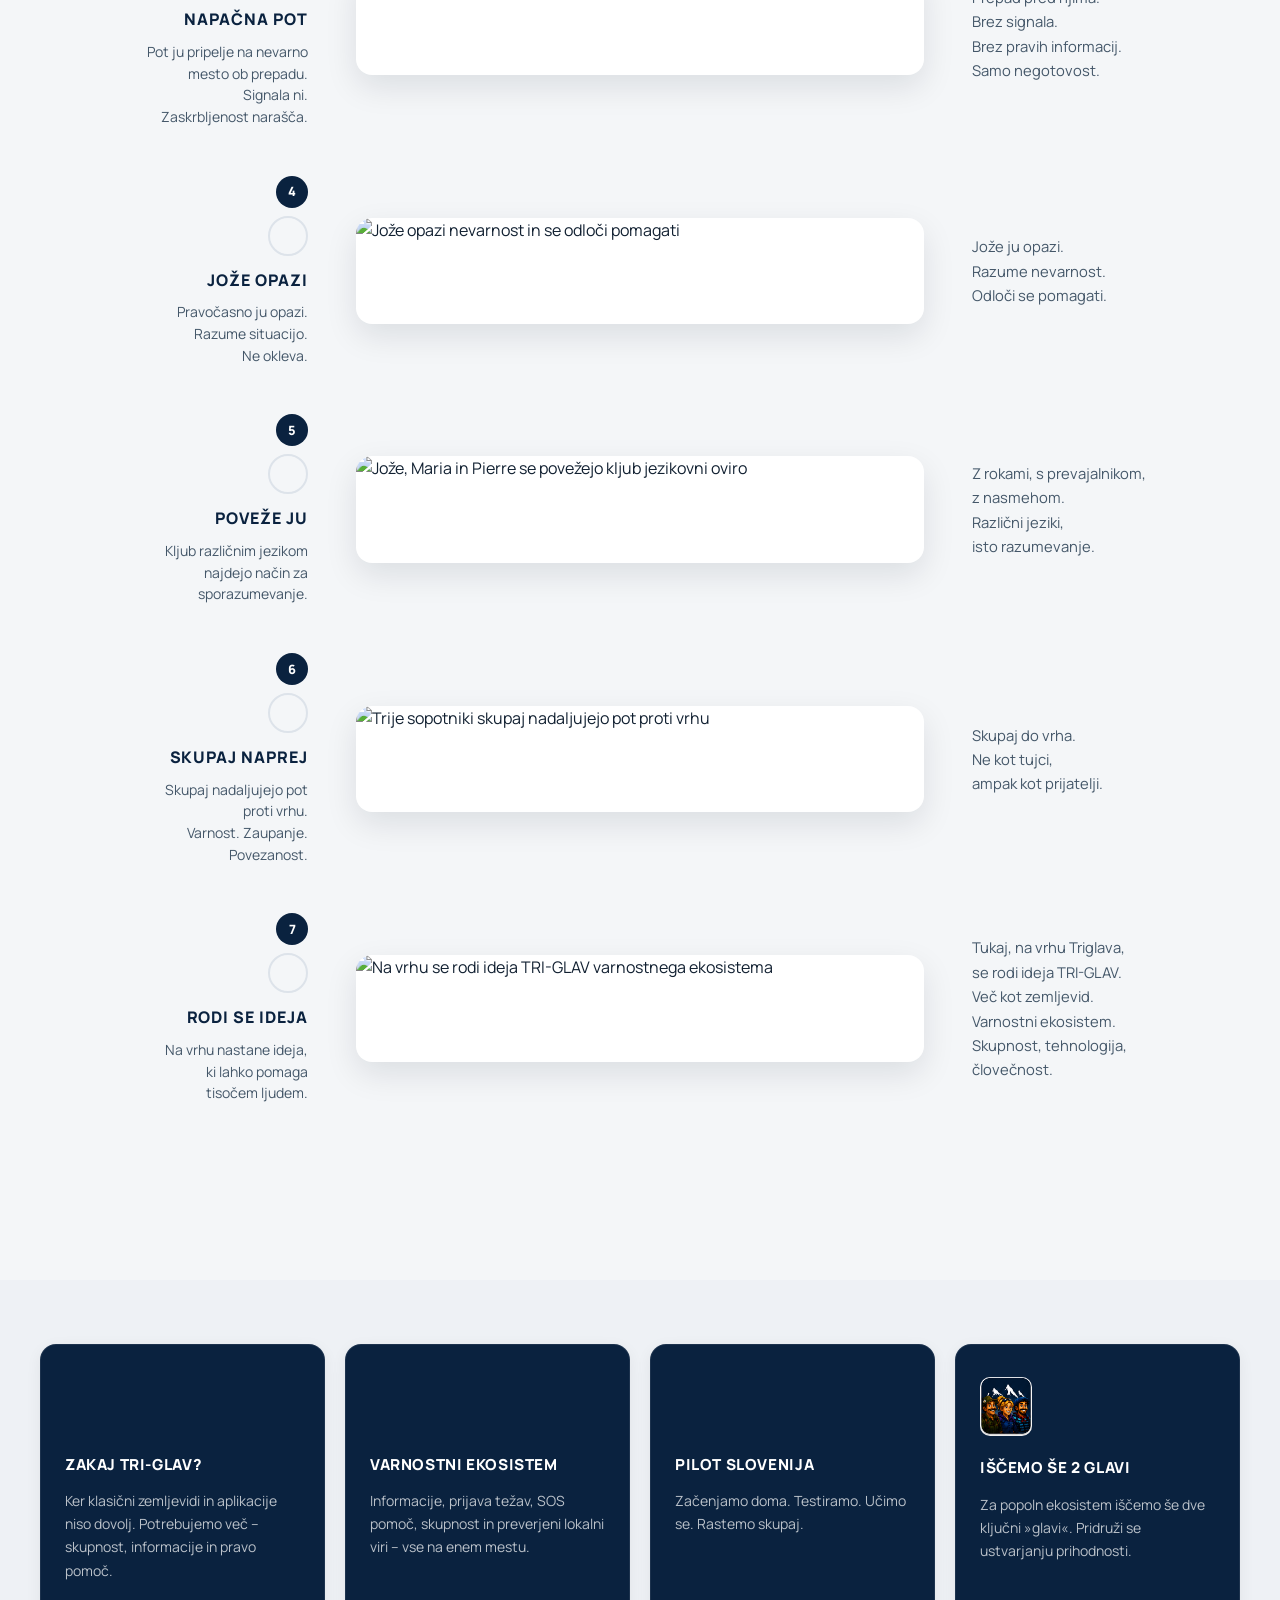
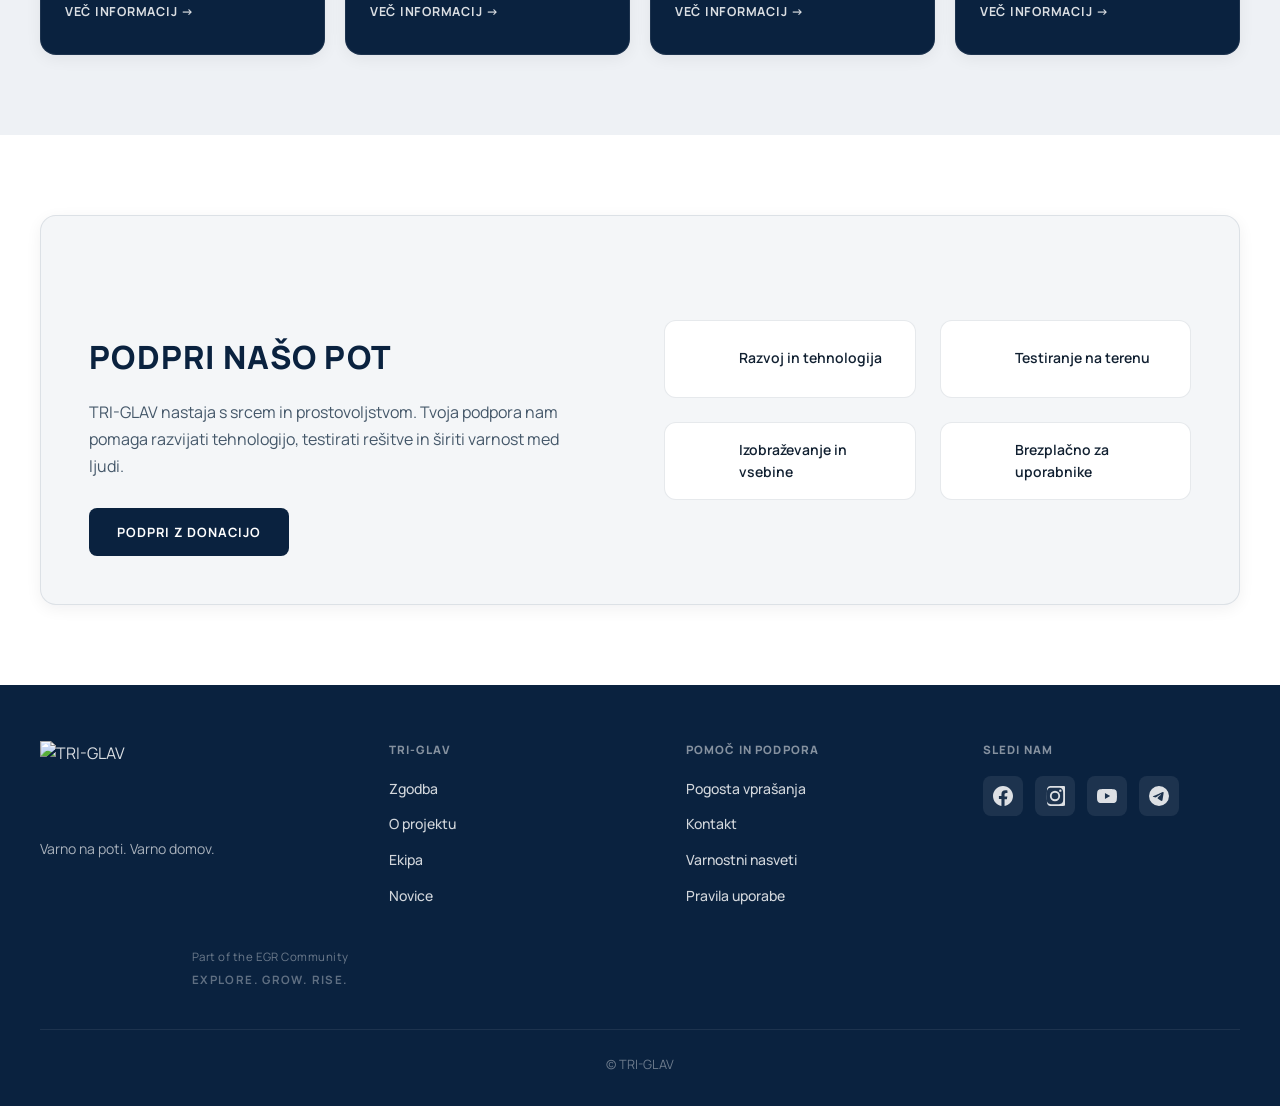
==== commit b7933705: "Prenovi TRI-GLAV landing stran po referenčnem mockupu - Sticky navigacija z enim CTA gumbom PODPRI N" ====
--- a/public_html-ready/index.html
+++ b/public_html-ready/index.html
@@ -5,8 +5,8 @@
   <meta http-equiv="X-UA-Compatible" content="IE=edge">
   <meta name="viewport" content="width=device-width, initial-scale=1">
   <title>TRI-GLAV | Varno na poti. Varno domov.</title>
-  <meta name="description" content="TRI-GLAV je premium gorski navigator za varnejše poti: offline navigacija, opozorila, vreme, SOS pomoč in lokalno znanje za planince.">
-  <meta name="keywords" content="TRI-GLAV, tri-glav.si, gorski navigator, planinstvo, offline navigacija, vreme, varnost v gorah">
+  <meta name="description" content="TRI-GLAV je premium gorski varnostni ekosistem: skupnost, tehnologija in človečnost za varnejše poti v gorah.">
+  <meta name="keywords" content="TRI-GLAV, tri-glav.si, gorski navigator, planinstvo, varnost v gorah, SOS pomoč, ekosistem">
   <meta name="author" content="TRI-GLAV">
   <meta name="robots" content="index,follow">
   <meta name="theme-color" content="#0a223f">
@@ -15,17 +15,17 @@
   <meta property="og:type" content="website">
   <meta property="og:site_name" content="TRI-GLAV">
   <meta property="og:title" content="TRI-GLAV | Varno na poti. Varno domov.">
-  <meta property="og:description" content="Pametni gorski navigator za varnejše doživetje v gorah, tudi brez signala.">
+  <meta property="og:description" content="Skupnost. Tehnologija. Človečnost. Varnostni ekosistem za planince in obiskovalce gora.">
   <meta property="og:url" content="https://tri-glav.si/">
   <meta property="og:image" content="https://tri-glav.si/assets/bottom-hero.png">
   <meta name="twitter:card" content="summary_large_image">
   <meta name="twitter:title" content="TRI-GLAV | Varno na poti. Varno domov.">
-  <meta name="twitter:description" content="Offline navigacija, opozorila, vreme in SOS pomoč za pametnejši korak v gore.">
+  <meta name="twitter:description" content="Skupnost. Tehnologija. Človečnost. Varnostni ekosistem za planince.">
   <meta name="twitter:image" content="https://tri-glav.si/assets/bottom-hero.png">
   <link rel="icon" href="assets/favicon.png" type="image/png">
   <link rel="preconnect" href="https://fonts.googleapis.com">
   <link rel="preconnect" href="https://fonts.gstatic.com" crossorigin>
-  <link href="https://fonts.googleapis.com/css2?family=Manrope:wght@400;500;700;800&family=Fraunces:opsz,wght@9..144,600;9..144,700&display=swap" rel="stylesheet">
+  <link href="https://fonts.googleapis.com/css2?family=Manrope:wght@400;500;600;700;800&family=Fraunces:opsz,wght@9..144,600;9..144,700&display=swap" rel="stylesheet">
   <link rel="stylesheet" href="styles.css">
 </head>
 <body>
@@ -40,230 +40,293 @@
       <button class="menu-toggle" type="button" aria-expanded="false" aria-controls="site-nav" aria-label="Odpri meni">
         <span></span>
         <span></span>
+        <span></span>
       </button>
 
       <nav class="site-nav" id="site-nav" aria-label="Glavna navigacija">
         <a href="#zgodba">Zgodba</a>
-        <a href="#funkcije">Funkcije</a>
-        <a href="#aplikacija">Aplikacija</a>
-        <a href="#kontakt">Kontakt</a>
+        <a href="#zakaj-tri-glav">Zakaj TRI-GLAV</a>
+        <a href="#ekosistem">Ekosistem</a>
+        <a href="#pilot-slovenija">Pilot Slovenija</a>
+        <a href="#podpora">Podpora</a>
+        <a href="#pridruzi-se">Pridruži se</a>
       </nav>
 
-      <a class="header-cta" href="#kontakt">Pilotni dostop</a>
+      <a class="header-cta" href="#podpora">PODPRI NAŠO POT</a>
     </div>
   </header>
 
   <main id="main">
-    <section class="hero">
+    <section class="hero" aria-labelledby="hero-title">
       <div class="hero-backdrop" aria-hidden="true"></div>
-      <div class="hero-grid">
+      <div class="hero-wave" aria-hidden="true">
+        <svg viewBox="0 0 1440 120" preserveAspectRatio="none" xmlns="http://www.w3.org/2000/svg">
+          <path d="M0,64 C240,120 480,0 720,48 C960,96 1200,24 1440,64 L1440,120 L0,120 Z" fill="#f4f6f8"/>
+        </svg>
+      </div>
+      <div class="hero-inner">
         <div class="hero-copy reveal" data-delay="0">
-          <p class="eyebrow">TRI-GLAV</p>
-          <h1>Varno na poti. Varno domov.</h1>
-          <p class="hero-lead">Pametni gorski navigator, ki združi offline navigacijo, lokalno znanje, vremenska opozorila in SOS pomoč, ko je v gorah pomembna prava informacija.</p>
-          <div class="hero-actions">
-            <a class="btn btn-primary" href="#aplikacija">Prenesi aplikacijo</a>
-            <a class="btn btn-secondary" href="#zgodba">Poglej zgodbo</a>
-          </div>
-          <ul class="hero-points">
-            <li>Offline poti in orientacija brez signala</li>
-            <li>Opozorila za nevarnosti in spremembe razmer</li>
-            <li>Skupnost planincev in lokalno preverjeno znanje</li>
-          </ul>
-        </div>
-
-        <div class="hero-visual reveal" data-delay="140">
-          <div class="hero-logo-card">
-            <img src="assets/logo-main.png" alt="TRI-GLAV znak" width="405" height="418" loading="eager" decoding="async">
-          </div>
-          <div class="hero-story-card">
-            <img src="assets/hero-story.jpg" alt="TRI-GLAV zgodba v gorah" width="1024" height="337" fetchpriority="high">
-            <div class="hero-story-overlay">
-              <strong>Jože. Maria. Pierre.</strong>
-              <span>Trije pogledi na isto pot. En cilj: varna vrnitev.</span>
-            </div>
-          </div>
-        </div>
-      </div>
-    </section>
-
-    <section class="trust-strip reveal" data-delay="40">
-      <div>Offline navigacija</div>
-      <div>Vreme in opozorila</div>
-      <div>SOS pomoč</div>
-      <div>Lokalno znanje</div>
-    </section>
-
-    <section class="section intro" id="zgodba">
-      <div class="section-heading reveal" data-delay="0">
-        <p class="eyebrow">Zgodba TRI-GLAV</p>
-        <h2>Jože pozna pot. Maria ima internet. Pierre ima Google Maps.</h2>
-        <p>V gorah ne zmaga najhitrejša aplikacija, ampak najbolj zanesljiva informacija. TRI-GLAV poveže izkušnje domačinov, aktualne razmere in orodja, ki delujejo tudi brez mobilnega signala.</p>
-      </div>
-
-      <div class="story-showcase reveal" data-delay="40">
-        <div class="story-poster">
-          <img src="assets/story-full.jpg" alt="Celotna TRI-GLAV zgodba z Jožetom, Mario in Pierrom" width="1024" height="1536" loading="lazy" decoding="async">
-        </div>
-        <div class="story-summary">
-          <article>
-            <span>01</span>
-            <h3>Tri pogledi, ena prava odločitev</h3>
-            <p>Jože pozna teren, Maria zaupa internetu, Pierre navigaciji. TRI-GLAV vse tri poglede poveže v bolj zanesljivo planinsko izkušnjo.</p>
-          </article>
-          <article>
-            <span>02</span>
-            <h3>Ko signal odpove, priprava ostane</h3>
-            <p>Offline poti, opozorila in lokalno znanje pomagajo ravno takrat, ko je v gorah najmanj prostora za napačen korak.</p>
-          </article>
-          <article>
-            <span>03</span>
-            <h3>Prava pot vodi varno domov</h3>
-            <p>TRI-GLAV ni le zemljevid. Je premišljen sopotnik za vreme, nevarnosti, skupnost in varnejše odločitve na poti.</p>
-          </article>
-        </div>
-      </div>
-    </section>
-
-    <section class="section statement reveal" data-delay="40">
-      <div class="statement-card">
-        <p class="eyebrow">Zakaj TRI-GLAV</p>
-        <h2>Gore niso ceste.</h2>
-        <p>Prava aplikacija za gore ne kaže le smeri. Razume razmere, teren in trenutek, ko potrebuješ pomoč ali boljšo odločitev.</p>
-      </div>
-    </section>
-
-    <section class="section features" id="funkcije">
-      <div class="section-heading reveal" data-delay="0">
-        <p class="eyebrow">Funkcije</p>
-        <h2>Vse, kar planinec potrebuje pred odhodom in med potjo.</h2>
-        <p>TRI-GLAV je zasnovan za teren, ne samo za zaslon. Vsaka funkcija podpira mirnejšo pripravo in samozavestnejšo odločitev v ključnem trenutku.</p>
-      </div>
-
-      <div class="feature-grid">
-        <article class="feature-card reveal" data-delay="40">
-          <div class="feature-icon">01</div>
-          <h3>Offline navigacija</h3>
-          <p>Zemljevidi in ključne poti ostanejo dosegljivi tudi brez podatkovne povezave.</p>
-        </article>
-        <article class="feature-card reveal" data-delay="80">
-          <div class="feature-icon">02</div>
-          <h3>Vreme v kontekstu poti</h3>
-          <p>Opozorila so vezana na razmere v gorah, ne le na splošno vremensko napoved.</p>
-        </article>
-        <article class="feature-card reveal" data-delay="120">
-          <div class="feature-icon">03</div>
-          <h3>Nevarnosti in zapore</h3>
-          <p>Plazovi, poškodovani odseki, požari in druga opozorila so jasno vidna še pred odhodom.</p>
-        </article>
-        <article class="feature-card reveal" data-delay="160">
-          <div class="feature-icon">04</div>
-          <h3>SOS pomoč</h3>
-          <p>Ko je pomembna hitrost, dostopaš do nujnih informacij in hitrih akcij z manj koraki.</p>
-        </article>
-        <article class="feature-card reveal" data-delay="200">
-          <div class="feature-icon">05</div>
-          <h3>Skupnost planincev</h3>
-          <p>Aktualne informacije s poti pridejo od ljudi, ki so tam danes, ne prejšnjo sezono.</p>
-        </article>
-        <article class="feature-card reveal" data-delay="240">
-          <div class="feature-icon">06</div>
-          <h3>Lokalno znanje</h3>
-          <p>Domače izkušnje dopolnijo digitalne podatke in pomagajo pri boljši presoji na terenu.</p>
-        </article>
-      </div>
-    </section>
-
-    <section class="section app-section" id="aplikacija">
-      <div class="app-shell">
-        <div class="app-copy reveal" data-delay="0">
-          <p class="eyebrow">Aplikacija</p>
-          <h2>Premium orodje za pametnejši korak v gore.</h2>
-          <p>TRI-GLAV nastaja kot mobilni sopotnik za planince, vodnike in obiskovalce gora, ki želijo zanesljivo pripravo, boljši pregled nad razmerami in enostaven dostop do pomoči.</p>
-
-          <div class="store-row">
-            <a class="store-badge google-play" href="#kontakt" aria-label="Prijavi zanimanje za Google Play">
-              <span>Kmalu na voljo</span>
-              <strong>Google Play</strong>
-            </a>
-            <a class="store-badge app-store" href="#kontakt" aria-label="Prijavi zanimanje za App Store">
-              <span>Kmalu na voljo</span>
-              <strong>App Store</strong>
-            </a>
-          </div>
-
-          <div class="app-meta">
-            <div>
-              <strong>Pilotni dostop</strong>
-              <span>Za prve testne uporabnike in partnerje.</span>
-            </div>
-            <div>
-              <strong>QR povezava</strong>
-              <span>Skeniraj in odpri tri-glav.si na telefonu.</span>
-            </div>
-          </div>
-        </div>
-
-        <div class="app-visual reveal" data-delay="120">
-          <div class="phone-frame">
-            <img src="assets/splash-screen.png" alt="TRI-GLAV mobilna aplikacija" width="207" height="359" loading="lazy" decoding="async">
-          </div>
-          <a class="qr-card" href="https://tri-glav.si/" target="_blank" rel="noopener">
-            <img src="assets/qr-placeholder.png" alt="QR za tri-glav.si" width="360" height="360" loading="lazy" decoding="async">
-            <span>Odpri tri-glav.si</span>
+          <p class="hero-brand" id="hero-title">TRI-GLAV</p>
+          <h1 class="hero-slogan">Varno na poti. Varno domov.</h1>
+          <p class="hero-tagline">Skupnost. Tehnologija. Človečnost.</p>
+          <a class="btn btn-hero" href="#zgodba">
+            IZVEJ VEČ
+            <svg class="btn-arrow" width="16" height="16" viewBox="0 0 16 16" aria-hidden="true"><path d="M8 11L3 6h10z" fill="currentColor"/></svg>
           </a>
         </div>
       </div>
     </section>
 
-    <section class="section panorama reveal" data-delay="60">
-      <img src="assets/bottom-hero.png" alt="Pogled na vrhove in Aljažev stolp" width="654" height="204" loading="lazy" decoding="async">
+    <section class="story-section" id="zgodba" aria-labelledby="story-heading">
+      <div class="story-container">
+        <header class="story-header reveal">
+          <h2 id="story-heading" class="story-title">ZGODBA, KI JE POVEZALA TRI SRCA<br>IN RODILA IDEJO TRI-GLAV</h2>
+        </header>
+
+        <div class="story-path-line" aria-hidden="true">
+          <svg class="story-path-svg" viewBox="0 0 4 1400" preserveAspectRatio="none">
+            <line x1="2" y1="0" x2="2" y2="1400" stroke="currentColor" stroke-width="2" stroke-dasharray="6 10"/>
+          </svg>
+        </div>
+
+        <ol class="story-steps">
+          <li class="story-step reveal" data-delay="0">
+            <div class="story-step-left">
+              <span class="story-step-num" aria-hidden="true">1</span>
+              <div class="story-step-icon story-step-icon--joze" aria-hidden="true"></div>
+              <h3 class="story-step-title">JOŽE</h3>
+              <p class="story-step-desc">Lokalni pohodnik.<br>Pozna gore, poti<br>in njihove skrivnosti.</p>
+            </div>
+            <div class="story-step-center">
+              <img src="assets/story-panel-1.jpg" alt="Jože na gorski poti z Julijskimi Alpami v ozadju" width="1024" height="192" loading="lazy" decoding="async">
+            </div>
+            <div class="story-step-right">
+              <p>Jože se odpravi na pot.<br>Gore so njegov dom.<br>Pozna jih.<br>Spoštuje jih.</p>
+            </div>
+          </li>
+
+          <li class="story-step reveal" data-delay="60">
+            <div class="story-step-left">
+              <span class="story-step-num" aria-hidden="true">2</span>
+              <div class="story-step-icon story-step-icon--couple" aria-hidden="true"></div>
+              <h3 class="story-step-title">MARIA IN PIERRE</h3>
+              <p class="story-step-desc">Popotnika iz tujine.<br>Polna navdušenja,<br>a brez poznavanja terena.</p>
+            </div>
+            <div class="story-step-center">
+              <img src="assets/story-panel-2.jpg" alt="Maria in Pierre na gorski poti" width="1024" height="192" loading="lazy" decoding="async">
+            </div>
+            <div class="story-step-right">
+              <p>Maria in Pierre raziskujeta Julijske Alpe.<br>Zaupata običajni navigaciji.<br>A pot ju vodi tja,<br>kamor ne bi smela …</p>
+            </div>
+          </li>
+
+          <li class="story-step reveal" data-delay="60">
+            <div class="story-step-left">
+              <span class="story-step-num" aria-hidden="true">3</span>
+              <div class="story-step-icon story-step-icon--danger" aria-hidden="true"></div>
+              <h3 class="story-step-title">NAPAČNA POT</h3>
+              <p class="story-step-desc">Pot ju pripelje na nevarno<br>mesto ob prepadu.<br>Signala ni.<br>Zaskrbljenost narašča.</p>
+            </div>
+            <div class="story-step-center">
+              <img src="assets/story-panel-4.jpg" alt="Maria in Pierre zgubita pot in signal na nevarnem terenu" width="1024" height="192" loading="lazy" decoding="async">
+            </div>
+            <div class="story-step-right">
+              <p>Zgrešena pot.<br>Prepad pred njima.<br>Brez signala.<br>Brez pravih informacij.<br>Samo negotovost.</p>
+            </div>
+          </li>
+
+          <li class="story-step reveal" data-delay="60">
+            <div class="story-step-left">
+              <span class="story-step-num" aria-hidden="true">4</span>
+              <div class="story-step-icon story-step-icon--eye" aria-hidden="true"></div>
+              <h3 class="story-step-title">JOŽE OPAZI</h3>
+              <p class="story-step-desc">Pravočasno ju opazi.<br>Razume situacijo.<br>Ne okleva.</p>
+            </div>
+            <div class="story-step-center">
+              <img src="assets/story-panel-5.jpg" alt="Jože opazi nevarnost in se odloči pomagati" width="1024" height="192" loading="lazy" decoding="async">
+            </div>
+            <div class="story-step-right">
+              <p>Jože ju opazi.<br>Razume nevarnost.<br>Odloči se pomagati.</p>
+            </div>
+          </li>
+
+          <li class="story-step reveal" data-delay="60">
+            <div class="story-step-left">
+              <span class="story-step-num" aria-hidden="true">5</span>
+              <div class="story-step-icon story-step-icon--connect" aria-hidden="true"></div>
+              <h3 class="story-step-title">POVEŽE JU</h3>
+              <p class="story-step-desc">Kljub različnim jezikom<br>najdejo način za<br>sporazumevanje.</p>
+            </div>
+            <div class="story-step-center">
+              <img src="assets/story-panel-6.jpg" alt="Jože, Maria in Pierre se povežejo kljub jezikovni oviro" width="1024" height="192" loading="lazy" decoding="async">
+            </div>
+            <div class="story-step-right">
+              <p>Z rokami, s prevajalnikom,<br>z nasmehom.<br>Različni jeziki,<br>isto razumevanje.</p>
+            </div>
+          </li>
+
+          <li class="story-step reveal" data-delay="60">
+            <div class="story-step-left">
+              <span class="story-step-num" aria-hidden="true">6</span>
+              <div class="story-step-icon story-step-icon--together" aria-hidden="true"></div>
+              <h3 class="story-step-title">SKUPAJ NAPREJ</h3>
+              <p class="story-step-desc">Skupaj nadaljujejo pot<br>proti vrhu.<br>Varnost. Zaupanje.<br>Povezanost.</p>
+            </div>
+            <div class="story-step-center">
+              <img src="assets/story-panel-7.jpg" alt="Trije sopotniki skupaj nadaljujejo pot proti vrhu" width="1024" height="192" loading="lazy" decoding="async">
+            </div>
+            <div class="story-step-right">
+              <p>Skupaj do vrha.<br>Ne kot tujci,<br>ampak kot prijatelji.</p>
+            </div>
+          </li>
+
+          <li class="story-step reveal" data-delay="60">
+            <div class="story-step-left">
+              <span class="story-step-num" aria-hidden="true">7</span>
+              <div class="story-step-icon story-step-icon--idea" aria-hidden="true"></div>
+              <h3 class="story-step-title">RODI SE IDEJA</h3>
+              <p class="story-step-desc">Na vrhu nastane ideja,<br>ki lahko pomaga<br>tisočem ljudem.</p>
+            </div>
+            <div class="story-step-center">
+              <img src="assets/story-panel-8.jpg" alt="Na vrhu se rodi ideja TRI-GLAV varnostnega ekosistema" width="1024" height="192" loading="lazy" decoding="async">
+            </div>
+            <div class="story-step-right">
+              <p>Tukaj, na vrhu Triglava,<br>se rodi ideja TRI-GLAV.<br>Več kot zemljevid.<br>Varnostni ekosistem.<br>Skupnost, tehnologija,<br>človečnost.</p>
+            </div>
+          </li>
+        </ol>
+
+        <div class="story-finale reveal" aria-hidden="true">
+          <div class="story-finale-sos icon-sprite icon-sos" role="img" aria-label="SOS"></div>
+        </div>
+      </div>
     </section>
 
-    <section class="section contact-section" id="kontakt">
-      <div class="contact-copy reveal" data-delay="0">
-        <p class="eyebrow">Kontakt</p>
-        <h2>Želiš testirati TRI-GLAV ali sodelovati pri pilotu?</h2>
-        <p>Izpolni obrazec in pripravili bomo povratni kontakt. Ker je stran statična, obrazec odpre pripravljeno e-pošto v tvojem privzetem odjemalcu, zato deluje tudi brez strežniškega backend-a.</p>
-        <div class="contact-points">
-          <div>Za planince, društva in turistične partnerje</div>
-          <div>Primerno za objavo neposredno v public_html</div>
-          <div>Preprost prehod na zunanji form servis kasneje</div>
+    <section class="cards-section" aria-label="Informacijske kartice">
+      <div class="cards-grid">
+        <article class="info-card reveal" id="zakaj-tri-glav" data-delay="0">
+          <div class="info-card-icon icon-sprite icon-safety" role="img" aria-label="Varnost"></div>
+          <h3 class="info-card-title">ZAKAJ TRI-GLAV?</h3>
+          <p class="info-card-text">Ker klasični zemljevidi in aplikacije niso dovolj. Potrebujemo več – skupnost, informacije in pravo pomoč.</p>
+          <a class="info-card-link" href="#zakaj-tri-glav">VEČ INFORMACIJ →</a>
+        </article>
+
+        <article class="info-card reveal" id="ekosistem" data-delay="80">
+          <div class="info-card-icon icon-sprite icon-ecosystem" role="img" aria-label="Ekosistem"></div>
+          <h3 class="info-card-title">VARNOSTNI EKOSISTEM</h3>
+          <p class="info-card-text">Informacije, prijava težav, SOS pomoč, skupnost in preverjeni lokalni viri – vse na enem mestu.</p>
+          <a class="info-card-link" href="#ekosistem">VEČ INFORMACIJ →</a>
+        </article>
+
+        <article class="info-card reveal" id="pilot-slovenija" data-delay="160">
+          <div class="info-card-icon icon-sprite icon-pilot" role="img" aria-label="Pilot Slovenija"></div>
+          <h3 class="info-card-title">PILOT SLOVENIJA</h3>
+          <p class="info-card-text">Začenjamo doma. Testiramo. Učimo se. Rastemo skupaj.</p>
+          <a class="info-card-link" href="#pilot-slovenija">VEČ INFORMACIJ →</a>
+        </article>
+
+        <article class="info-card reveal" id="pridruzi-se" data-delay="240">
+          <div class="info-card-icon info-card-icon--app" role="img" aria-label="Ekipa">
+            <img src="assets/app-icon.png" alt="" width="56" height="64" loading="lazy" decoding="async">
+          </div>
+          <h3 class="info-card-title">IŠČEMO ŠE 2 GLAVI</h3>
+          <p class="info-card-text">Za popoln ekosistem iščemo še dve ključni »glavi«. Pridruži se ustvarjanju prihodnosti.</p>
+          <a class="info-card-link" href="mailto:info@tri-glav.si?subject=Pridru%C5%BEitev%20ekipi%20TRI-GLAV">VEČ INFORMACIJ →</a>
+        </article>
+      </div>
+    </section>
+
+    <section class="support-section" id="podpora" aria-labelledby="support-heading">
+      <div class="support-shell">
+        <div class="support-main reveal" data-delay="0">
+          <div class="support-heart icon-sprite icon-heart" role="img" aria-label="Podpora"></div>
+          <h2 id="support-heading" class="support-title">PODPRI NAŠO POT</h2>
+          <p class="support-desc">TRI-GLAV nastaja s srcem in prostovoljstvom. Tvoja podpora nam pomaga razvijati tehnologijo, testirati rešitve in širiti varnost med ljudi.</p>
+          <a class="btn btn-support" href="mailto:info@tri-glav.si?subject=Donacija%20TRI-GLAV">PODPRI Z DONACIJO</a>
         </div>
-      </div>
-
-      <form class="contact-form reveal" data-delay="120" id="contact-form" novalidate>
-        <label>
-          <span>Ime in priimek</span>
-          <input type="text" name="name" placeholder="Tvoje ime" required>
-        </label>
-        <label>
-          <span>E-pošta</span>
-          <input type="email" name="email" placeholder="ime@primer.si" required>
-        </label>
-        <label>
-          <span>Telefon ali organizacija</span>
-          <input type="text" name="context" placeholder="Po želji">
-        </label>
-        <label>
-          <span>Sporočilo</span>
-          <textarea name="message" rows="5" placeholder="Na kratko opiši zanimanje za TRI-GLAV." required></textarea>
-        </label>
-        <button class="btn btn-primary" type="submit">Pošlji zanimanje</button>
-        <p class="form-note" id="form-status" aria-live="polite">Ob oddaji se odpre pripravljen e-mail za info@tri-glav.si.</p>
-      </form>
-    </section>
-
-    <section class="section closing reveal" data-delay="40">
-      <p class="eyebrow">TRI-GLAV</p>
-      <h2>V gorah ni pomembno, kateri jezik govoriš.</h2>
-      <p>Pomembno je, da se vsi varno vrnemo domov.</p>
+
+        <ul class="support-categories reveal" data-delay="120">
+          <li>
+            <div class="support-cat-icon icon-sprite icon-dev" role="img" aria-label="Razvoj"></div>
+            <span>Razvoj in tehnologija</span>
+          </li>
+          <li>
+            <div class="support-cat-icon icon-sprite icon-field" role="img" aria-label="Testiranje"></div>
+            <span>Testiranje na terenu</span>
+          </li>
+          <li>
+            <div class="support-cat-icon icon-sprite icon-edu" role="img" aria-label="Izobraževanje"></div>
+            <span>Izobraževanje in vsebine</span>
+          </li>
+          <li>
+            <div class="support-cat-icon icon-sprite icon-free" role="img" aria-label="Skupnost"></div>
+            <span>Brezplačno za uporabnike</span>
+          </li>
+        </ul>
+      </div>
     </section>
   </main>
 
   <footer class="site-footer">
-    <img src="assets/logo-footer-mono.png" alt="TRI-GLAV" width="274" height="194" loading="lazy" decoding="async">
-    <p>© TRI-GLAV. Pametni gorski navigator za varnejša doživetja.</p>
+    <div class="footer-shell">
+      <div class="footer-brand">
+        <img src="assets/logo-footer-mono.png" alt="TRI-GLAV" width="274" height="194" loading="lazy" decoding="async">
+        <p class="footer-slogan">Varno na poti. Varno domov.</p>
+      </div>
+
+      <nav class="footer-nav" aria-label="TRI-GLAV povezave">
+        <h3 class="footer-nav-title">TRI-GLAV</h3>
+        <ul>
+          <li><a href="#zgodba">Zgodba</a></li>
+          <li><a href="#zakaj-tri-glav">O projektu</a></li>
+          <li><a href="#pridruzi-se">Ekipa</a></li>
+          <li><a href="mailto:info@tri-glav.si?subject=Novice%20TRI-GLAV">Novice</a></li>
+        </ul>
+      </nav>
+
+      <nav class="footer-nav" aria-label="Pomoč in podpora">
+        <h3 class="footer-nav-title">POMOČ IN PODPORA</h3>
+        <ul>
+          <li><a href="#zakaj-tri-glav">Pogosta vprašanja</a></li>
+          <li><a href="mailto:info@tri-glav.si">Kontakt</a></li>
+          <li><a href="#ekosistem">Varnostni nasveti</a></li>
+          <li><a href="mailto:info@tri-glav.si?subject=Pravila%20uporabe">Pravila uporabe</a></li>
+        </ul>
+      </nav>
+
+      <div class="footer-social">
+        <h3 class="footer-nav-title">SLEDI NAM</h3>
+        <ul class="social-links">
+          <li>
+            <a href="https://www.facebook.com/" target="_blank" rel="noopener noreferrer" aria-label="Facebook">
+              <svg width="20" height="20" viewBox="0 0 24 24" aria-hidden="true"><path fill="currentColor" d="M24 12.073C24 5.405 18.627 0 12 0S0 5.405 0 12.073C0 18.1 4.388 23.094 10.125 24v-8.437H7.078v-3.49h3.047V9.845c0-3.025 1.792-4.697 4.533-4.697 1.312 0 2.686.236 2.686.236v2.971h-1.513c-1.491 0-1.956.93-1.956 1.886v2.267h3.328l-.532 3.49h-2.796V24C19.612 23.094 24 18.1 24 12.073z"/></svg>
+            </a>
+          </li>
+          <li>
+            <a href="https://www.instagram.com/" target="_blank" rel="noopener noreferrer" aria-label="Instagram">
+              <svg width="20" height="20" viewBox="0 0 24 24" aria-hidden="true"><path fill="currentColor" d="M12 2.163c3.204 0 3.584.012 4.85.07 1.366.062 2.633.334 3.608 1.308.974.975 1.246 2.242 1.308 3.608.058 1.266.07 1.646.07 4.851s-.012 3.585-.07 4.851c-.062 1.366-.334 2.633-1.308 3.608-.975.974-2.242 1.246-3.608 1.308-1.266.058-1.646.07-4.85.07s-3.585-.012-4.851-.07c-1.366-.062-2.633-.334-3.608-1.308-.974-.975-1.246-2.242-1.308-3.608C2.175 15.749 2.163 15.369 2.163 12s.012-3.585.07-4.851c.062-1.366.334-2.633 1.308-3.608.975-.974 2.242-1.246 3.608-1.308C8.415 2.175 8.796 2.163 12 2.163M12 0C8.741 0 8.333.014 7.053.072 5.775.132 4.602.333 3.635 1.3 2.668 2.267 2.467 3.44 2.407 4.718 2.347 5.998 2.333 6.406 2.333 12c0 5.594.014 6.002.072 7.282.06 1.278.261 2.451 1.228 3.418.967.967 2.14 1.168 3.418 1.228 1.28.058 1.689.072 7.282.072s6.002-.014 7.282-.072c1.278-.06 2.451-.261 3.418-1.228.967-.967 1.168-2.14 1.228-3.418.058-1.28.072-1.689.072-7.282s-.014-6.002-.072-7.282c-.06-1.278-.261-2.451-1.228-3.418-.967-.967-2.14-1.168-3.418-1.228C15.998.014 15.589 0 12 0zm0 5.838a6.162 6.162 0 1 0 0 12.324 6.162 6.162 0 0 0 0-12.324zM12 16a4 4 0 1 1 0-8 4 4 0 0 1 0 8zm6.406-11.845a1.44 1.44 0 1 0 0 2.881 1.44 1.44 0 0 0 0-2.881z"/></svg>
+            </a>
+          </li>
+          <li>
+            <a href="https://www.youtube.com/" target="_blank" rel="noopener noreferrer" aria-label="YouTube">
+              <svg width="20" height="20" viewBox="0 0 24 24" aria-hidden="true"><path fill="currentColor" d="M23.498 6.186a3.016 3.016 0 0 0-2.122-2.136C19.505 3.545 12 3.545 12 3.545s-7.505 0-9.377.505A3.017 3.017 0 0 0 .502 6.186C0 8.07 0 12 0 12s0 3.93.502 5.814a3.016 3.016 0 0 0 2.122 2.136c1.871.505 9.376.505 9.376.505s7.505 0 9.377-.505a3.015 3.015 0 0 0 2.122-2.136C24 15.93 24 12 24 12s0-3.93-.502-5.814zM9.545 15.568V8.432L15.818 12l-6.273 3.568z"/></svg>
+            </a>
+          </li>
+          <li>
+            <a href="https://t.me/" target="_blank" rel="noopener noreferrer" aria-label="Telegram">
+              <svg width="20" height="20" viewBox="0 0 24 24" aria-hidden="true"><path fill="currentColor" d="M11.944 0A12 12 0 0 0 0 12a12 12 0 0 0 12 12 12 12 0 0 0 12-12A12 12 0 0 0 12 0a12 12 0 0 0-.056 0zm4.962 7.224c.1-.002.321.023.465.14a.506.506 0 0 1 .171.325c.016.093.036.306.02.472-.18 1.898-.962 6.502-1.36 8.627-.168.9-.499 1.201-.82 1.23-.696.065-1.225-.46-1.9-.902-1.056-.693-1.653-1.124-2.678-1.8-1.185-.78-.417-1.21.258-1.91.177-.184 3.247-2.977 3.307-3.23.007-.032.014-.15-.056-.212s-.174-.041-.249-.024c-.106.024-1.793 1.14-5.061 3.345-.48.33-.913.49-1.302.48-.428-.008-1.252-.241-1.865-.44-.752-.245-1.349-.374-1.297-.789.027-.216.325-.437.893-.663 3.498-1.524 5.83-2.529 6.998-3.014 3.332-1.386 4.025-1.627 4.476-1.635z"/></svg>
+            </a>
+          </li>
+        </ul>
+      </div>
+
+      <div class="footer-egr">
+        <p class="footer-egr-label">Part of the EGR Community</p>
+        <p class="footer-egr-slogan">EXPLORE. GROW. RISE.</p>
+      </div>
+    </div>
+
+    <p class="footer-copy">© TRI-GLAV</p>
   </footer>
 
   <script src="script.js"></script>
--- a/public_html-ready/styles.css
+++ b/public_html-ready/styles.css
@@ -2,22 +2,25 @@
   --navy-950: #071426;
   --navy-900: #0a223f;
   --navy-800: #13365c;
-  --green-500: #2ea56d;
-  --green-400: #46c587;
-  --orange-500: #ef8f37;
-  --orange-300: #f8bb7b;
-  --sand-100: #f6f1e7;
-  --mist-100: #eef5f4;
+  --navy-700: #1a4578;
+  --red-accent: #c0392b;
+  --red-sos: #d32f2f;
+  --gray-50: #f4f6f8;
+  --gray-100: #eef1f5;
+  --gray-200: #dde3ea;
+  --gray-400: #8b9aab;
+  --gray-600: #5a6d7d;
+  --white: #ffffff;
   --ink-900: #112031;
   --ink-700: #445769;
-  --line: rgba(12, 40, 72, 0.12);
-  --card: rgba(255, 255, 255, 0.78);
-  --shadow-lg: 0 24px 60px rgba(7, 20, 38, 0.16);
-  --shadow-md: 0 14px 34px rgba(7, 20, 38, 0.12);
-  --radius-xl: 32px;
-  --radius-lg: 24px;
-  --radius-md: 18px;
-  --container: min(1180px, calc(100% - 32px));
+  --line: rgba(12, 40, 72, 0.1);
+  --shadow-sm: 0 4px 16px rgba(7, 20, 38, 0.06);
+  --shadow-md: 0 12px 32px rgba(7, 20, 38, 0.1);
+  --shadow-lg: 0 20px 48px rgba(7, 20, 38, 0.14);
+  --radius-lg: 16px;
+  --radius-md: 12px;
+  --container: min(1200px, calc(100% - 48px));
+  --header-h: 88px;
 }
 
 * {
@@ -29,17 +32,15 @@
 }
 
 body.has-js {
-  scroll-padding-top: 112px;
+  scroll-padding-top: var(--header-h);
 }
 
 body {
   margin: 0;
   font-family: "Manrope", "Segoe UI", sans-serif;
   color: var(--ink-900);
-  background:
-    radial-gradient(circle at top left, rgba(46, 165, 109, 0.16), transparent 24%),
-    radial-gradient(circle at top right, rgba(239, 143, 55, 0.18), transparent 28%),
-    linear-gradient(180deg, #f7fbfc 0%, #eff5f6 36%, #f8f5ef 100%);
+  background: var(--gray-50);
+  line-height: 1.6;
 }
 
 body.menu-open {
@@ -49,10 +50,17 @@
 img {
   display: block;
   max-width: 100%;
+  height: auto;
 }
 
 a {
   color: inherit;
+}
+
+ul, ol {
+  list-style: none;
+  margin: 0;
+  padding: 0;
 }
 
 .skip-link {
@@ -61,752 +69,791 @@
   top: -48px;
   z-index: 100;
   padding: 10px 14px;
-  border-radius: 12px;
+  border-radius: 8px;
   background: var(--navy-900);
-  color: #fff;
+  color: var(--white);
   text-decoration: none;
+  font-weight: 700;
 }
 
 .skip-link:focus {
   top: 12px;
 }
 
+/* ── Header ── */
 .site-header {
-  position: sticky;
+  position: fixed;
   top: 0;
-  z-index: 20;
-  padding: 16px 0 0;
-  transition: padding 0.25s ease;
+  left: 0;
+  right: 0;
+  z-index: 50;
+  padding: 16px 24px;
+  transition: padding 0.3s ease, background 0.3s ease;
 }
 
 .site-header.is-scrolled {
-  padding-top: 8px;
+  padding: 8px 24px;
 }
 
 .header-shell {
-  width: var(--container);
+  max-width: 1200px;
   margin: 0 auto;
   display: grid;
-  grid-template-columns: auto 1fr auto auto;
+  grid-template-columns: auto 1fr auto;
   align-items: center;
-  gap: 18px;
-  padding: 14px 18px;
-  border: 1px solid rgba(255, 255, 255, 0.16);
-  border-radius: 22px;
-  background: rgba(7, 20, 38, 0.76);
-  backdrop-filter: blur(18px);
-  box-shadow: 0 12px 40px rgba(0, 0, 0, 0.2);
-  transition: background-color 0.25s ease, box-shadow 0.25s ease, transform 0.25s ease;
+  gap: 24px;
+  padding: 10px 20px;
+  border-radius: 14px;
+  background: rgba(7, 20, 38, 0.55);
+  backdrop-filter: blur(16px);
+  border: 1px solid rgba(255, 255, 255, 0.1);
+  transition: background 0.3s ease, box-shadow 0.3s ease, padding 0.3s ease;
 }
 
 .site-header.is-scrolled .header-shell {
-  background: rgba(7, 20, 38, 0.9);
-  box-shadow: 0 16px 42px rgba(7, 20, 38, 0.22);
+  background: rgba(7, 20, 38, 0.88);
+  box-shadow: var(--shadow-md);
+  padding: 8px 18px;
 }
 
 .brand img {
-  width: 156px;
+  width: 140px;
   height: auto;
 }
 
 .site-nav {
   justify-self: center;
   display: flex;
-  gap: 22px;
-}
-
-.site-nav a,
-.header-cta,
-.btn,
-.store-badge,
-.contact-points div,
-.hero-points li {
-  transition: transform 0.25s ease, background-color 0.25s ease, border-color 0.25s ease, color 0.25s ease, box-shadow 0.25s ease;
+  flex-wrap: wrap;
+  justify-content: center;
+  gap: 6px 20px;
 }
 
 .site-nav a {
   color: rgba(255, 255, 255, 0.88);
   text-decoration: none;
-  font-weight: 700;
-  font-size: 0.97rem;
+  font-weight: 600;
+  font-size: 0.875rem;
+  letter-spacing: 0.02em;
+  padding: 6px 4px;
+  border-radius: 4px;
+  transition: color 0.2s ease;
 }
 
 .site-nav a:hover,
 .site-nav a:focus-visible {
-  color: #fff;
-}
-
-.header-cta,
+  color: var(--white);
+  outline: 2px solid rgba(255, 255, 255, 0.4);
+  outline-offset: 2px;
+}
+
+.header-cta {
+  display: inline-flex;
+  align-items: center;
+  justify-content: center;
+  min-height: 42px;
+  padding: 0 20px;
+  border-radius: 8px;
+  background: var(--navy-900);
+  border: 1px solid rgba(255, 255, 255, 0.15);
+  color: var(--white);
+  text-decoration: none;
+  font-weight: 800;
+  font-size: 0.78rem;
+  letter-spacing: 0.06em;
+  white-space: nowrap;
+  transition: background 0.2s ease, transform 0.2s ease, box-shadow 0.2s ease;
+}
+
+.header-cta:hover,
+.header-cta:focus-visible {
+  background: var(--navy-800);
+  transform: translateY(-1px);
+  box-shadow: var(--shadow-sm);
+  outline: 2px solid rgba(255, 255, 255, 0.3);
+  outline-offset: 2px;
+}
+
+.menu-toggle {
+  display: none;
+  width: 44px;
+  height: 44px;
+  justify-content: center;
+  align-items: center;
+  gap: 5px;
+  flex-direction: column;
+  border: 1px solid rgba(255, 255, 255, 0.15);
+  border-radius: 10px;
+  background: rgba(255, 255, 255, 0.06);
+  cursor: pointer;
+  padding: 0;
+}
+
+.menu-toggle span {
+  width: 18px;
+  height: 2px;
+  border-radius: 999px;
+  background: var(--white);
+  transition: transform 0.2s ease;
+}
+
+.menu-toggle[aria-expanded="true"] span:nth-child(1) {
+  transform: translateY(7px) rotate(45deg);
+}
+
+.menu-toggle[aria-expanded="true"] span:nth-child(2) {
+  opacity: 0;
+}
+
+.menu-toggle[aria-expanded="true"] span:nth-child(3) {
+  transform: translateY(-7px) rotate(-45deg);
+}
+
+/* ── Hero ── */
+.hero {
+  position: relative;
+  min-height: 92vh;
+  display: flex;
+  align-items: center;
+  overflow: hidden;
+  padding: calc(var(--header-h) + 48px) 24px 120px;
+}
+
+.hero-backdrop {
+  position: absolute;
+  inset: 0;
+  background:
+    linear-gradient(105deg, rgba(7, 20, 38, 0.82) 0%, rgba(7, 20, 38, 0.55) 45%, rgba(10, 34, 63, 0.35) 100%),
+    url("assets/bottom-hero.png") center 30% / cover no-repeat;
+  z-index: 0;
+}
+
+.hero-wave {
+  position: absolute;
+  bottom: -1px;
+  left: 0;
+  right: 0;
+  z-index: 2;
+  line-height: 0;
+}
+
+.hero-wave svg {
+  width: 100%;
+  height: 80px;
+  display: block;
+}
+
+.hero-inner {
+  position: relative;
+  z-index: 1;
+  width: var(--container);
+  margin: 0 auto;
+}
+
+.hero-copy {
+  max-width: 620px;
+  color: var(--white);
+}
+
+.hero-brand {
+  margin: 0 0 12px;
+  font-size: clamp(3rem, 7vw, 5.5rem);
+  font-weight: 800;
+  letter-spacing: 0.04em;
+  line-height: 1;
+  text-transform: uppercase;
+}
+
+.hero-slogan {
+  margin: 0 0 16px;
+  font-family: "Fraunces", Georgia, serif;
+  font-size: clamp(1.5rem, 3.5vw, 2.25rem);
+  font-weight: 600;
+  line-height: 1.2;
+  letter-spacing: -0.01em;
+}
+
+.hero-tagline {
+  margin: 0 0 32px;
+  font-size: clamp(1rem, 2vw, 1.15rem);
+  color: rgba(255, 255, 255, 0.82);
+  font-weight: 500;
+  letter-spacing: 0.04em;
+}
+
 .btn {
   display: inline-flex;
   align-items: center;
   justify-content: center;
+  gap: 8px;
   min-height: 48px;
-  padding: 0 22px;
-  border-radius: 999px;
+  padding: 0 28px;
+  border-radius: 8px;
+  text-decoration: none;
+  font-weight: 700;
+  font-size: 0.875rem;
+  letter-spacing: 0.08em;
+  cursor: pointer;
   border: 1px solid transparent;
-  text-decoration: none;
-  font-weight: 800;
-  cursor: pointer;
-}
-
-.header-cta,
-.btn-primary {
-  background: linear-gradient(135deg, var(--green-500), var(--orange-500));
-  color: #fff;
-  box-shadow: 0 18px 38px rgba(46, 165, 109, 0.26);
-}
-
-.header-cta:hover,
-.btn-primary:hover,
-.btn-primary:focus-visible {
-  transform: translateY(-1px);
-  box-shadow: 0 22px 44px rgba(46, 165, 109, 0.32);
-}
-
-.btn-secondary {
-  color: #fff;
-  border-color: rgba(255, 255, 255, 0.22);
-  background: rgba(255, 255, 255, 0.06);
-  backdrop-filter: blur(10px);
-}
-
-.btn-secondary:hover,
-.btn-secondary:focus-visible {
-  background: rgba(255, 255, 255, 0.12);
-}
-
-.menu-toggle {
-  display: none;
-  width: 50px;
-  height: 50px;
-  justify-content: center;
-  align-items: center;
-  gap: 6px;
-  flex-direction: column;
-  border: 1px solid rgba(255, 255, 255, 0.15);
-  border-radius: 16px;
-  background: rgba(255, 255, 255, 0.06);
-  cursor: pointer;
-}
-
-.menu-toggle span {
-  width: 18px;
-  height: 2px;
-  border-radius: 999px;
-  background: #fff;
-}
-
-.hero {
+  transition: background 0.2s ease, border-color 0.2s ease, transform 0.2s ease;
+}
+
+.btn-hero {
+  color: var(--white);
+  background: transparent;
+  border-color: rgba(255, 255, 255, 0.45);
+}
+
+.btn-hero:hover,
+.btn-hero:focus-visible {
+  background: rgba(255, 255, 255, 0.1);
+  border-color: rgba(255, 255, 255, 0.7);
+  transform: translateY(-2px);
+  outline: none;
+}
+
+.btn-arrow {
+  opacity: 0.8;
+}
+
+/* ── Icon sprites from existing story panels ── */
+.icon-sprite {
+  display: block;
+  background-repeat: no-repeat;
+  flex-shrink: 0;
+}
+
+.icon-sprite-sp7 {
+  background-image: url("assets/story-panel-7.jpg");
+  background-size: 1024px 192px;
+}
+
+.icon-sprite-sp8 {
+  background-image: url("assets/story-panel-8.jpg");
+  background-size: 1024px 192px;
+}
+
+.icon-safety {
+  width: 56px;
+  height: 56px;
+  background-image: url("assets/story-panel-7.jpg");
+  background-size: 1024px 192px;
+  background-position: -412px -12px;
+}
+
+.icon-ecosystem {
+  width: 56px;
+  height: 56px;
+  background-image: url("assets/story-panel-7.jpg");
+  background-size: 1024px 192px;
+  background-position: -592px -12px;
+}
+
+.icon-pilot {
+  width: 56px;
+  height: 56px;
+  background-image: url("assets/story-panel-7.jpg");
+  background-size: 1024px 192px;
+  background-position: -52px -12px;
+}
+
+.icon-heart {
+  width: 72px;
+  height: 48px;
+  background-image: url("assets/story-panel-2.jpg");
+  background-size: 1024px 192px;
+  background-position: -298px -58px;
+}
+
+.icon-dev {
+  width: 44px;
+  height: 44px;
+  background-image: url("assets/story-panel-8.jpg");
+  background-size: 1024px 192px;
+  background-position: -210px -95px;
+}
+
+.icon-field {
+  width: 44px;
+  height: 44px;
+  background-image: url("assets/story-panel-8.jpg");
+  background-size: 1024px 192px;
+  background-position: -450px -95px;
+}
+
+.icon-edu {
+  width: 44px;
+  height: 44px;
+  background-image: url("assets/story-panel-8.jpg");
+  background-size: 1024px 192px;
+  background-position: -330px -95px;
+}
+
+.icon-free {
+  width: 44px;
+  height: 44px;
+  background-image: url("assets/story-panel-8.jpg");
+  background-size: 1024px 192px;
+  background-position: -690px -95px;
+}
+
+.icon-sos {
+  width: 48px;
+  height: 48px;
+  background-image: url("assets/story-panel-8.jpg");
+  background-size: 1024px 192px;
+  background-position: -483px -95px;
+}
+
+/* Story step mini-icons from story-panel-7 */
+.story-step-icon {
+  width: 40px;
+  height: 40px;
+  border-radius: 50%;
+  background-image: url("assets/story-panel-7.jpg");
+  background-repeat: no-repeat;
+  background-size: 1024px 192px;
+  margin-bottom: 12px;
+  border: 2px solid var(--gray-200);
+}
+
+.story-step-icon--joze { background-position: -52px -12px; }
+.story-step-icon--couple { background-position: -592px -12px; }
+.story-step-icon--danger { background-position: -412px -12px; }
+.story-step-icon--eye { background-position: -483px -95px; background-image: url("assets/story-panel-8.jpg"); background-size: 1024px 192px; }
+.story-step-icon--connect { background-position: -232px -12px; }
+.story-step-icon--together { background-position: -592px -12px; }
+.story-step-icon--idea { background-position: -483px -95px; background-image: url("assets/story-panel-8.jpg"); background-size: 1024px 192px; }
+
+/* ── Story section ── */
+.story-section {
   position: relative;
-  margin-top: -94px;
-  padding: 160px 0 96px;
-  overflow: hidden;
-}
-
-.hero-backdrop {
-  position: absolute;
-  inset: 0;
-  background:
-    linear-gradient(115deg, rgba(7, 20, 38, 0.94) 12%, rgba(7, 20, 38, 0.7) 46%, rgba(10, 34, 63, 0.35) 100%),
-    radial-gradient(circle at right top, rgba(239, 143, 55, 0.22), transparent 36%),
-    url("assets/hero-story.jpg") center/cover no-repeat;
-  transform: scale(1.05);
-}
-
-.hero::after {
-  content: "";
-  position: absolute;
-  inset: auto 0 0;
-  height: 160px;
-  background: linear-gradient(180deg, rgba(239, 245, 246, 0) 0%, rgba(239, 245, 246, 0.92) 100%);
-}
-
-.hero-grid,
-.section,
-.trust-strip,
-.site-footer {
+  background: var(--gray-50);
+  padding: 64px 0 80px;
+}
+
+.story-container {
   width: var(--container);
   margin: 0 auto;
   position: relative;
-  z-index: 1;
-}
-
-.hero-grid {
-  display: grid;
-  grid-template-columns: minmax(0, 1.1fr) minmax(300px, 0.9fr);
-  gap: 42px;
-  align-items: center;
-}
-
-.hero-copy {
-  color: #fff;
-}
-
-.eyebrow {
-  margin: 0 0 16px;
-  color: var(--green-400);
-  font-size: 0.82rem;
-  font-weight: 800;
-  letter-spacing: 0.18em;
-  text-transform: uppercase;
-}
-
-h1,
-h2,
-h3 {
+}
+
+.story-header {
+  text-align: center;
+  margin-bottom: 56px;
+}
+
+.story-title {
   margin: 0;
   font-family: "Fraunces", Georgia, serif;
+  font-size: clamp(1.5rem, 3.2vw, 2.25rem);
   font-weight: 700;
-  letter-spacing: -0.02em;
-}
-
-h1 {
-  max-width: 10ch;
-  font-size: clamp(3.4rem, 8vw, 6.2rem);
-  line-height: 0.94;
-}
-
-h2 {
-  font-size: clamp(2.2rem, 5.2vw, 4.3rem);
-  line-height: 0.98;
-}
-
-h3 {
-  font-size: clamp(1.55rem, 2.8vw, 2.15rem);
-  line-height: 1.02;
-}
-
-.hero-lead,
-.section-heading p,
-.story-card p,
-.feature-card p,
-.statement-card p,
-.app-copy p,
-.contact-copy p,
-.closing p,
-.site-footer p,
-.form-note,
-.hero-story-overlay span,
-.app-meta span {
-  color: rgba(255, 255, 255, 0.88);
-}
-
-.hero-lead {
-  max-width: 640px;
-  margin: 22px 0 0;
-  font-size: clamp(1.05rem, 2vw, 1.3rem);
-  line-height: 1.7;
-}
-
-.hero-actions {
+  line-height: 1.25;
+  letter-spacing: 0.02em;
+  color: var(--navy-900);
+  text-transform: uppercase;
+}
+
+.story-path-line {
+  position: absolute;
+  left: 50%;
+  top: 180px;
+  bottom: 120px;
+  width: 4px;
+  transform: translateX(-50%);
+  color: var(--gray-400);
+  opacity: 0;
+  transition: opacity 0.8s ease;
+  pointer-events: none;
+  z-index: 0;
+}
+
+.story-path-line.is-visible {
+  opacity: 1;
+}
+
+.story-path-svg {
+  width: 100%;
+  height: 100%;
+}
+
+.story-steps {
   display: flex;
-  flex-wrap: wrap;
-  gap: 14px;
-  margin-top: 28px;
-}
-
-.hero-points {
+  flex-direction: column;
+  gap: 48px;
+  position: relative;
+  z-index: 1;
+}
+
+.story-step {
   display: grid;
-  gap: 10px;
-  padding: 0;
-  margin: 28px 0 0;
-  list-style: none;
-}
-
-.hero-points li {
-  width: fit-content;
-  max-width: 100%;
-  padding: 12px 16px;
-  border: 1px solid rgba(255, 255, 255, 0.14);
-  border-radius: 999px;
-  background: rgba(255, 255, 255, 0.08);
-  font-size: 0.96rem;
-}
-
-.hero-visual {
-  display: grid;
-  gap: 18px;
-}
-
-.hero-logo-card,
-.hero-story-card,
-.story-card,
-.feature-card,
-.statement-card,
-.app-shell,
-.contact-section,
-.panorama,
-.trust-strip,
-.qr-card,
-.phone-frame {
-  border: 1px solid var(--line);
-  border-radius: var(--radius-xl);
-  box-shadow: var(--shadow-lg);
-}
-
-.hero-logo-card {
-  width: min(320px, 78%);
+  grid-template-columns: minmax(0, 1fr) minmax(0, 2fr) minmax(0, 1fr);
+  gap: 32px;
+  align-items: center;
+}
+
+.story-step-left {
+  text-align: right;
+  padding-right: 16px;
+}
+
+.story-step-num {
+  display: inline-flex;
+  align-items: center;
+  justify-content: center;
+  width: 32px;
+  height: 32px;
+  margin-bottom: 8px;
   margin-left: auto;
-  padding: 24px;
-  background: linear-gradient(180deg, rgba(255, 255, 255, 0.14), rgba(255, 255, 255, 0.06));
-  backdrop-filter: blur(14px);
-}
-
-.hero-logo-card img {
+  border-radius: 50%;
+  background: var(--navy-900);
+  color: var(--white);
+  font-size: 0.8rem;
+  font-weight: 800;
+}
+
+.story-step-left .story-step-icon {
+  margin-left: auto;
+  margin-right: 0;
+}
+
+.story-step-title {
+  margin: 0 0 8px;
+  font-size: 1rem;
+  font-weight: 800;
+  letter-spacing: 0.06em;
+  color: var(--navy-900);
+}
+
+.story-step-desc {
+  margin: 0;
+  font-size: 0.875rem;
+  line-height: 1.55;
+  color: var(--ink-700);
+}
+
+.story-step-center {
+  position: relative;
+  border-radius: var(--radius-lg);
+  overflow: hidden;
+  box-shadow: var(--shadow-md);
+  background: var(--white);
+}
+
+.story-step-center img {
   width: 100%;
-  height: auto;
-}
-
-.hero-story-card {
-  position: relative;
-  overflow: hidden;
-  background: rgba(255, 255, 255, 0.08);
-}
-
-.hero-story-card img {
-  width: 100%;
-  aspect-ratio: 1024 / 337;
+  aspect-ratio: 1024 / 192;
   object-fit: cover;
-}
-
-.hero-story-overlay {
-  position: absolute;
-  inset: auto 18px 18px;
-  display: grid;
-  gap: 4px;
-  padding: 14px 16px;
-  border-radius: 18px;
-  background: rgba(7, 20, 38, 0.7);
-  backdrop-filter: blur(12px);
-}
-
-.hero-story-overlay strong,
-.app-meta strong {
-  color: #fff;
-  font-size: 1rem;
-}
-
-.trust-strip {
+  object-position: center;
+}
+
+.story-step-right {
+  padding-left: 16px;
+}
+
+.story-step-right p {
+  margin: 0;
+  font-size: 0.925rem;
+  line-height: 1.65;
+  color: var(--ink-700);
+}
+
+.story-finale {
+  display: flex;
+  justify-content: center;
+  margin-top: 48px;
+  opacity: 0.55;
+}
+
+.story-finale-sos {
+  border-radius: 50%;
+}
+
+/* ── Info cards ── */
+.cards-section {
+  padding: 64px 24px 80px;
+  background: var(--gray-100);
+}
+
+.cards-grid {
   display: grid;
   grid-template-columns: repeat(4, 1fr);
-  gap: 16px;
-  padding: 16px 22px;
-  margin-top: -30px;
-  background: rgba(255, 255, 255, 0.74);
-  backdrop-filter: blur(12px);
-}
-
-.trust-strip div {
-  text-align: center;
+  gap: 20px;
+  max-width: 1200px;
+  margin: 0 auto;
+}
+
+.info-card {
+  display: flex;
+  flex-direction: column;
+  padding: 32px 24px;
+  background: var(--navy-900);
+  border: 1px solid rgba(255, 255, 255, 0.08);
+  border-radius: var(--radius-lg);
+  box-shadow: var(--shadow-sm);
+  color: var(--white);
+  min-height: 280px;
+  transition: transform 0.25s ease, box-shadow 0.25s ease;
+}
+
+.info-card:hover {
+  transform: translateY(-4px);
+  box-shadow: var(--shadow-lg);
+}
+
+.info-card-icon {
+  margin-bottom: 20px;
+}
+
+.info-card-icon--app img {
+  width: 52px;
+  height: auto;
+  border-radius: 10px;
+}
+
+.info-card-title {
+  margin: 0 0 12px;
+  font-size: 0.95rem;
   font-weight: 800;
+  letter-spacing: 0.04em;
+}
+
+.info-card-text {
+  margin: 0 0 auto;
+  padding-bottom: 20px;
+  font-size: 0.875rem;
+  line-height: 1.65;
+  color: rgba(255, 255, 255, 0.72);
+  flex: 1;
+}
+
+.info-card-link {
+  font-size: 0.78rem;
+  font-weight: 700;
+  letter-spacing: 0.06em;
+  color: rgba(255, 255, 255, 0.85);
+  text-decoration: none;
+  transition: color 0.2s ease;
+}
+
+.info-card-link:hover,
+.info-card-link:focus-visible {
+  color: var(--white);
+  outline: 2px solid rgba(255, 255, 255, 0.3);
+  outline-offset: 2px;
+}
+
+/* ── Support section ── */
+.support-section {
+  padding: 80px 24px;
+  background: var(--white);
+}
+
+.support-shell {
+  display: grid;
+  grid-template-columns: 1fr 1fr;
+  gap: 48px;
+  align-items: center;
+  max-width: 1200px;
+  margin: 0 auto;
+  padding: 48px;
+  background: var(--gray-50);
+  border-radius: var(--radius-lg);
+  box-shadow: var(--shadow-sm);
+  border: 1px solid var(--line);
+}
+
+.support-heart {
+  margin-bottom: 20px;
+}
+
+.support-title {
+  margin: 0 0 16px;
+  font-size: clamp(1.5rem, 3vw, 2rem);
+  font-weight: 800;
+  letter-spacing: 0.04em;
   color: var(--navy-900);
 }
 
-.section {
-  padding: 92px 0 0;
-}
-
-#zgodba,
-#funkcije,
-#aplikacija,
-#kontakt,
-#home {
-  scroll-margin-top: 118px;
-}
-
-.section-heading {
-  max-width: 760px;
-}
-
-.section-heading p,
-.story-card p,
-.feature-card p,
-.statement-card p,
-.app-copy p,
-.contact-copy p,
-.contact-points div,
-.contact-form span,
-.form-note,
-.closing p {
+.support-desc {
+  margin: 0 0 28px;
+  font-size: 1rem;
+  line-height: 1.7;
   color: var(--ink-700);
-}
-
-.section-heading p {
-  margin: 18px 0 0;
-  font-size: 1.08rem;
-  line-height: 1.8;
-}
-
-.intro .section-heading {
-  margin: 0 auto;
-  text-align: center;
-  padding: 36px;
-  border: 1px solid rgba(12, 40, 72, 0.1);
-  border-radius: 30px;
-  background:
-    linear-gradient(180deg, rgba(255, 255, 255, 0.74), rgba(255, 255, 255, 0.92)),
-    radial-gradient(circle at top left, rgba(46, 165, 109, 0.12), transparent 36%);
+  max-width: 480px;
+}
+
+.btn-support {
+  background: var(--navy-900);
+  color: var(--white);
+  border: none;
+  font-size: 0.8rem;
+  letter-spacing: 0.08em;
+}
+
+.btn-support:hover,
+.btn-support:focus-visible {
+  background: var(--navy-800);
+  transform: translateY(-2px);
   box-shadow: var(--shadow-md);
-}
-
-.story-showcase {
+  outline: 2px solid var(--navy-700);
+  outline-offset: 2px;
+}
+
+.support-categories {
   display: grid;
-  grid-template-columns: minmax(0, 1.1fr) minmax(280px, 0.65fr);
+  grid-template-columns: 1fr 1fr;
   gap: 24px;
-  align-items: stretch;
-  margin-top: 34px;
-}
-
-.story-poster,
-.story-summary {
+}
+
+.support-categories li {
+  display: flex;
+  align-items: center;
+  gap: 14px;
+  padding: 16px;
+  background: var(--white);
+  border-radius: var(--radius-md);
   border: 1px solid var(--line);
-  border-radius: 32px;
-  box-shadow: var(--shadow-lg);
-}
-
-.story-poster {
-  overflow: hidden;
-  background: rgba(255, 255, 255, 0.72);
-}
-
-.story-poster img {
-  width: 100%;
-  height: 100%;
-  object-fit: cover;
-}
-
-.story-summary {
+  font-size: 0.875rem;
+  font-weight: 600;
+  color: var(--ink-900);
+}
+
+.support-cat-icon {
+  flex-shrink: 0;
+}
+
+/* ── Footer ── */
+.site-footer {
+  background: var(--navy-900);
+  color: rgba(255, 255, 255, 0.85);
+  padding: 56px 24px 32px;
+}
+
+.footer-shell {
   display: grid;
-  gap: 16px;
-  padding: 24px;
-  background:
-    linear-gradient(180deg, rgba(255, 255, 255, 0.82), rgba(255, 255, 255, 0.96)),
-    radial-gradient(circle at top left, rgba(46, 165, 109, 0.12), transparent 36%);
-  backdrop-filter: blur(10px);
-}
-
-.story-summary article {
-  position: relative;
-  padding: 18px 18px 18px 20px;
-  border: 1px solid rgba(12, 40, 72, 0.08);
-  border-radius: 24px;
-  background: rgba(255, 255, 255, 0.7);
-}
-
-.story-summary article::before {
-  content: "";
-  position: absolute;
-  left: 0;
-  top: 20px;
-  bottom: 20px;
-  width: 4px;
-  border-radius: 999px;
-  background: linear-gradient(180deg, var(--green-500), var(--orange-500));
-}
-
-.story-summary span {
-  display: inline-flex;
-  margin-bottom: 10px;
-  color: var(--green-500);
+  grid-template-columns: 1.2fr 1fr 1fr 1fr;
+  gap: 40px;
+  max-width: 1200px;
+  margin: 0 auto 40px;
+  align-items: start;
+}
+
+.footer-brand img {
+  width: 120px;
+  height: auto;
+  margin-bottom: 12px;
+}
+
+.footer-slogan {
+  margin: 0;
+  font-size: 0.875rem;
+  color: rgba(255, 255, 255, 0.65);
+  line-height: 1.5;
+}
+
+.footer-nav-title {
+  margin: 0 0 16px;
+  font-size: 0.72rem;
   font-weight: 800;
-  font-size: 0.86rem;
-  letter-spacing: 0.16em;
-}
-
-.story-summary h3 {
-  margin-bottom: 10px;
-}
-
-.story-summary p,
-.feature-card p,
-.statement-card p,
-.app-copy p,
-.contact-copy p,
-.form-note,
-.closing p {
-  margin: 0;
-  font-size: 1rem;
-  line-height: 1.8;
-}
-
-.statement-card {
-  padding: 42px;
-  text-align: center;
-  color: #fff;
-  background:
-    radial-gradient(circle at top, rgba(239, 143, 55, 0.3), transparent 32%),
-    linear-gradient(135deg, var(--navy-950), var(--navy-900) 62%, #17395d);
-}
-
-.statement-card p,
-.closing p {
-  max-width: 700px;
-  margin: 16px auto 0;
-}
-
-.feature-grid {
-  display: grid;
-  grid-template-columns: repeat(3, minmax(0, 1fr));
-  gap: 18px;
-  margin-top: 32px;
-}
-
-.feature-card {
-  padding: 28px;
-  background: rgba(255, 255, 255, 0.82);
-  backdrop-filter: blur(10px);
-}
-
-.feature-icon {
-  display: inline-flex;
-  width: 56px;
-  height: 56px;
+  letter-spacing: 0.1em;
+  color: rgba(255, 255, 255, 0.5);
+}
+
+.footer-nav ul {
+  display: flex;
+  flex-direction: column;
+  gap: 10px;
+}
+
+.footer-nav a {
+  color: rgba(255, 255, 255, 0.82);
+  text-decoration: none;
+  font-size: 0.875rem;
+  font-weight: 500;
+  transition: color 0.2s ease;
+}
+
+.footer-nav a:hover,
+.footer-nav a:focus-visible {
+  color: var(--white);
+  outline: 2px solid rgba(255, 255, 255, 0.25);
+  outline-offset: 2px;
+}
+
+.social-links {
+  display: flex;
+  gap: 12px;
+}
+
+.social-links a {
+  display: flex;
   align-items: center;
   justify-content: center;
-  margin-bottom: 18px;
-  border-radius: 18px;
-  background: linear-gradient(135deg, rgba(46, 165, 109, 0.16), rgba(239, 143, 55, 0.22));
-  color: var(--navy-900);
-  font-weight: 800;
-}
-
-.feature-card h3 {
-  margin-bottom: 10px;
-}
-
-.app-shell {
-  display: grid;
-  grid-template-columns: minmax(0, 1fr) minmax(300px, 0.95fr);
-  gap: 28px;
-  padding: 28px;
-  background:
-    linear-gradient(180deg, rgba(10, 34, 63, 0.98), rgba(12, 41, 73, 0.94)),
-    radial-gradient(circle at top right, rgba(239, 143, 55, 0.14), transparent 35%);
-}
-
-.app-copy {
-  padding: 12px 6px;
-}
-
-.app-copy .eyebrow,
-.closing .eyebrow {
-  color: var(--orange-300);
-}
-
-.app-copy h2,
-.app-copy p,
-.contact-section h2 {
-  color: #fff;
-}
-
-.store-row {
-  display: flex;
-  flex-wrap: wrap;
-  gap: 14px;
-  margin-top: 24px;
-}
-
-.store-badge {
-  min-width: 190px;
-  padding: 16px 18px;
-  border-radius: 22px;
-  border: 1px solid rgba(255, 255, 255, 0.12);
+  width: 40px;
+  height: 40px;
+  border-radius: 8px;
   background: rgba(255, 255, 255, 0.08);
-  text-decoration: none;
-  color: #fff;
-}
-
-.store-badge span,
-.store-badge strong {
-  display: block;
-}
-
-.store-badge span {
-  margin-bottom: 6px;
-  color: rgba(255, 255, 255, 0.7);
+  color: rgba(255, 255, 255, 0.85);
+  transition: background 0.2s ease, color 0.2s ease;
+}
+
+.social-links a:hover,
+.social-links a:focus-visible {
+  background: rgba(255, 255, 255, 0.15);
+  color: var(--white);
+  outline: 2px solid rgba(255, 255, 255, 0.25);
+  outline-offset: 2px;
+}
+
+.footer-egr {
+  text-align: right;
+  align-self: end;
+}
+
+.footer-egr-label {
+  margin: 0 0 4px;
+  font-size: 0.72rem;
+  color: rgba(255, 255, 255, 0.4);
+  letter-spacing: 0.04em;
+}
+
+.footer-egr-slogan {
+  margin: 0;
+  font-size: 0.72rem;
+  font-weight: 700;
+  letter-spacing: 0.12em;
+  color: rgba(255, 255, 255, 0.35);
+}
+
+.footer-copy {
+  max-width: 1200px;
+  margin: 0 auto;
+  padding-top: 24px;
+  border-top: 1px solid rgba(255, 255, 255, 0.08);
+  text-align: center;
   font-size: 0.8rem;
-  text-transform: uppercase;
-  letter-spacing: 0.12em;
-}
-
-.store-badge strong {
-  font-size: 1.15rem;
-}
-
-.store-badge:hover,
-.store-badge:focus-visible {
-  transform: translateY(-2px);
-  background: rgba(255, 255, 255, 0.12);
-}
-
-.app-meta {
-  display: grid;
-  grid-template-columns: repeat(2, minmax(0, 1fr));
-  gap: 14px;
-  margin-top: 24px;
-}
-
-.app-meta div {
-  padding: 16px 18px;
-  border-radius: 20px;
-  background: rgba(255, 255, 255, 0.06);
-}
-
-.app-visual {
-  display: grid;
-  grid-template-columns: 1fr auto;
-  gap: 16px;
-  align-items: end;
-}
-
-.phone-frame {
-  width: fit-content;
-  margin-left: auto;
-  padding: 14px;
-  background: rgba(255, 255, 255, 0.1);
-}
-
-.phone-frame img {
-  width: min(220px, 100%);
-  height: auto;
-  border-radius: 24px;
-}
-
-.qr-card {
-  display: grid;
-  gap: 10px;
-  width: 170px;
-  padding: 14px;
-  align-self: center;
-  background: rgba(255, 255, 255, 0.92);
-  text-decoration: none;
-  color: var(--navy-900);
-}
-
-.qr-card img {
-  border-radius: 16px;
-}
-
-.qr-card span {
-  font-size: 0.92rem;
-  font-weight: 800;
-  text-align: center;
-}
-
-.panorama {
-  overflow: hidden;
-}
-
-.panorama img {
-  width: 100%;
-  aspect-ratio: 654 / 204;
-  object-fit: cover;
-}
-
-.contact-section {
-  display: grid;
-  grid-template-columns: minmax(0, 0.95fr) minmax(0, 1.05fr);
-  gap: 26px;
-  padding: 28px;
-  background:
-    linear-gradient(180deg, rgba(9, 27, 49, 0.98), rgba(9, 27, 49, 0.92)),
-    radial-gradient(circle at bottom left, rgba(46, 165, 109, 0.2), transparent 32%);
-}
-
-.contact-copy {
-  padding: 10px 6px;
-}
-
-.contact-points {
-  display: grid;
-  gap: 12px;
-  margin-top: 24px;
-}
-
-.contact-points div {
-  width: fit-content;
-  max-width: 100%;
-  padding: 12px 16px;
-  border-radius: 999px;
-  background: rgba(255, 255, 255, 0.08);
-  color: rgba(255, 255, 255, 0.84);
-}
-
-.contact-form {
-  display: grid;
-  gap: 14px;
-  padding: 22px;
-  border-radius: 26px;
-  background: rgba(255, 255, 255, 0.94);
-}
-
-.contact-form label {
-  display: grid;
-  gap: 8px;
-}
-
-.contact-form span {
-  font-size: 0.95rem;
-  font-weight: 700;
-}
-
-.contact-form input,
-.contact-form textarea {
-  width: 100%;
-  padding: 14px 16px;
-  border: 1px solid rgba(17, 32, 49, 0.14);
-  border-radius: 16px;
-  background: #fff;
-  font: inherit;
-  color: var(--ink-900);
-}
-
-.contact-form input:focus,
-.contact-form textarea:focus {
-  outline: 2px solid rgba(46, 165, 109, 0.22);
-  border-color: rgba(46, 165, 109, 0.4);
-}
-
-.form-note {
-  font-size: 0.92rem;
-}
-
-.form-note.is-error {
-  color: #c64d26;
-}
-
-.form-note.is-success {
-  color: var(--green-500);
-}
-
-.closing {
-  text-align: center;
-  padding-bottom: 88px;
-}
-
-.site-footer {
-  padding: 0 0 42px;
-  text-align: center;
-}
-
-.site-footer img {
-  width: 136px;
-  height: auto;
-  margin: 0 auto 10px;
-}
-
-.site-footer p {
-  margin: 0;
-  color: var(--ink-700);
-}
-
+  color: rgba(255, 255, 255, 0.4);
+}
+
+/* ── Scroll anchors ── */
+#home,
+#zgodba,
+#zakaj-tri-glav,
+#ekosistem,
+#pilot-slovenija,
+#pridruzi-se,
+#podpora {
+  scroll-margin-top: calc(var(--header-h) + 16px);
+}
+
+/* ── Reveal animations ── */
 .reveal {
   opacity: 0;
   transform: translateY(28px);
   transition:
-    opacity 0.8s ease,
-    transform 0.8s ease;
+    opacity 0.65s ease,
+    transform 0.65s ease;
   transition-delay: var(--delay, 0ms);
 }
 
@@ -815,33 +862,30 @@
   transform: translateY(0);
 }
 
-@media (max-width: 1080px) {
-  .hero-grid,
-  .app-shell,
-  .contact-section {
-    grid-template-columns: 1fr;
-  }
-
-  .hero-logo-card {
-    width: min(280px, 72%);
-  }
-
-  .app-visual {
-    grid-template-columns: 1fr auto;
-  }
-
-  .phone-frame {
-    margin-left: 0;
-  }
-
-  .feature-grid {
-    grid-template-columns: repeat(2, minmax(0, 1fr));
+/* ── Responsive: tablet ── */
+@media (max-width: 1024px) {
+  .cards-grid {
+    grid-template-columns: repeat(2, 1fr);
+  }
+
+  .footer-shell {
+    grid-template-columns: 1fr 1fr;
+    gap: 32px;
+  }
+
+  .footer-egr {
+    grid-column: 1 / -1;
+    text-align: left;
+  }
+
+  .story-step {
+    gap: 24px;
   }
 }
 
 @media (max-width: 860px) {
-  .site-header {
-    padding-top: 10px;
+  :root {
+    --header-h: 72px;
   }
 
   .header-shell {
@@ -850,8 +894,7 @@
       "brand toggle"
       "nav nav"
       "cta cta";
-    gap: 14px;
-    align-items: center;
+    gap: 12px;
   }
 
   .brand {
@@ -868,17 +911,18 @@
     grid-area: nav;
     display: none;
     flex-direction: column;
-    align-items: flex-start;
-    gap: 12px;
-    padding-top: 4px;
+    align-items: stretch;
+    gap: 4px;
+    padding-top: 8px;
   }
 
   .site-nav.is-open {
     display: flex;
   }
 
-  body.menu-open {
-    overflow: hidden;
+  .site-nav a {
+    padding: 10px 8px;
+    font-size: 0.95rem;
   }
 
   .header-cta {
@@ -887,130 +931,111 @@
   }
 
   .hero {
-    margin-top: -122px;
-    padding-top: 180px;
-  }
-
-  body.has-js {
-    scroll-padding-top: 148px;
-  }
-
-  #zgodba,
-  #funkcije,
-  #aplikacija,
-  #kontakt,
-  #home {
-    scroll-margin-top: 150px;
-  }
-
-  .hero-grid {
+    min-height: 85vh;
+    padding-bottom: 100px;
+  }
+
+  .story-path-line {
+    display: none;
+  }
+
+  .story-step {
+    grid-template-columns: 1fr;
+    gap: 16px;
+  }
+
+  .story-step-left {
+    text-align: left;
+    padding-right: 0;
+    display: grid;
+    grid-template-columns: auto 1fr;
+    grid-template-areas:
+      "num title"
+      "icon icon"
+      "desc desc";
+    gap: 8px 12px;
+    align-items: center;
+  }
+
+  .story-step-num {
+    grid-area: num;
+    margin: 0;
+  }
+
+  .story-step-icon {
+    grid-area: icon;
+    margin: 0;
+  }
+
+  .story-step-title {
+    grid-area: title;
+    align-self: center;
+  }
+
+  .story-step-desc {
+    grid-area: desc;
+  }
+
+  .story-step-right {
+    padding-left: 0;
+  }
+
+  .support-shell {
+    grid-template-columns: 1fr;
+    padding: 32px 24px;
+  }
+
+  .footer-shell {
+    grid-template-columns: 1fr;
     gap: 28px;
   }
 
-  h1 {
-    max-width: none;
-  }
-
-  .trust-strip {
-    grid-template-columns: repeat(2, 1fr);
-  }
-
-  .story-showcase {
-    grid-template-columns: 1fr;
-  }
-
-  .feature-grid,
-  .app-meta {
-    grid-template-columns: 1fr;
-  }
-
-  .app-visual {
-    grid-template-columns: 1fr;
-    justify-items: start;
-  }
-
-  .qr-card {
-    width: min(200px, 100%);
+  .footer-egr {
+    text-align: left;
   }
 }
 
 @media (max-width: 640px) {
   :root {
-    --container: min(100% - 20px, 100%);
-  }
-
-  .header-shell,
-  .trust-strip,
-  .story-poster,
-  .story-summary,
-  .feature-card,
-  .app-shell,
-  .contact-section,
-  .contact-form,
-  .statement-card,
-  .panorama,
-  .hero-logo-card,
-  .hero-story-card,
-  .phone-frame,
-  .qr-card {
-    border-radius: 22px;
+    --container: calc(100% - 32px);
+  }
+
+  .site-header {
+    padding: 10px 16px;
+  }
+
+  .hero {
+    padding-left: 16px;
+    padding-right: 16px;
+  }
+
+  .cards-section {
+    padding-left: 16px;
+    padding-right: 16px;
+  }
+
+  .cards-grid {
+    grid-template-columns: 1fr;
+  }
+
+  .info-card {
+    min-height: auto;
+  }
+
+  .support-categories {
+    grid-template-columns: 1fr;
   }
 
   .brand img {
-    width: 132px;
-  }
-
-  .hero {
-    padding-bottom: 74px;
-  }
-
-  .hero-actions,
-  .store-row {
-    flex-direction: column;
-  }
-
-  .btn,
-  .store-badge {
-    width: 100%;
-  }
-
-  .hero-points li,
-  .contact-points div {
-    width: 100%;
-    border-radius: 18px;
-  }
-
-  .trust-strip {
-    gap: 10px;
-    padding: 14px;
-    font-size: 0.92rem;
-  }
-
-  .intro .section-heading {
-    padding: 24px 18px;
-    border-radius: 24px;
-  }
-
-  .section {
-    padding-top: 72px;
-  }
-
-  .story-summary {
-    padding: 18px;
-  }
-
-  .statement-card,
-  .app-shell,
-  .contact-section {
-    padding: 20px;
-  }
-
-  .contact-form {
-    padding: 18px;
-  }
-
-  .closing {
-    padding-bottom: 72px;
+    width: 120px;
+  }
+
+  .story-section {
+    padding: 48px 16px 64px;
+  }
+
+  .story-container {
+    width: calc(100% - 32px);
   }
 }
 
@@ -1023,11 +1048,15 @@
   *::before,
   *::after {
     animation: none !important;
-    transition: none !important;
+    transition-duration: 0.01ms !important;
   }
 
   .reveal {
     opacity: 1;
     transform: none;
   }
-}
+
+  .story-path-line {
+    opacity: 1;
+  }
+}
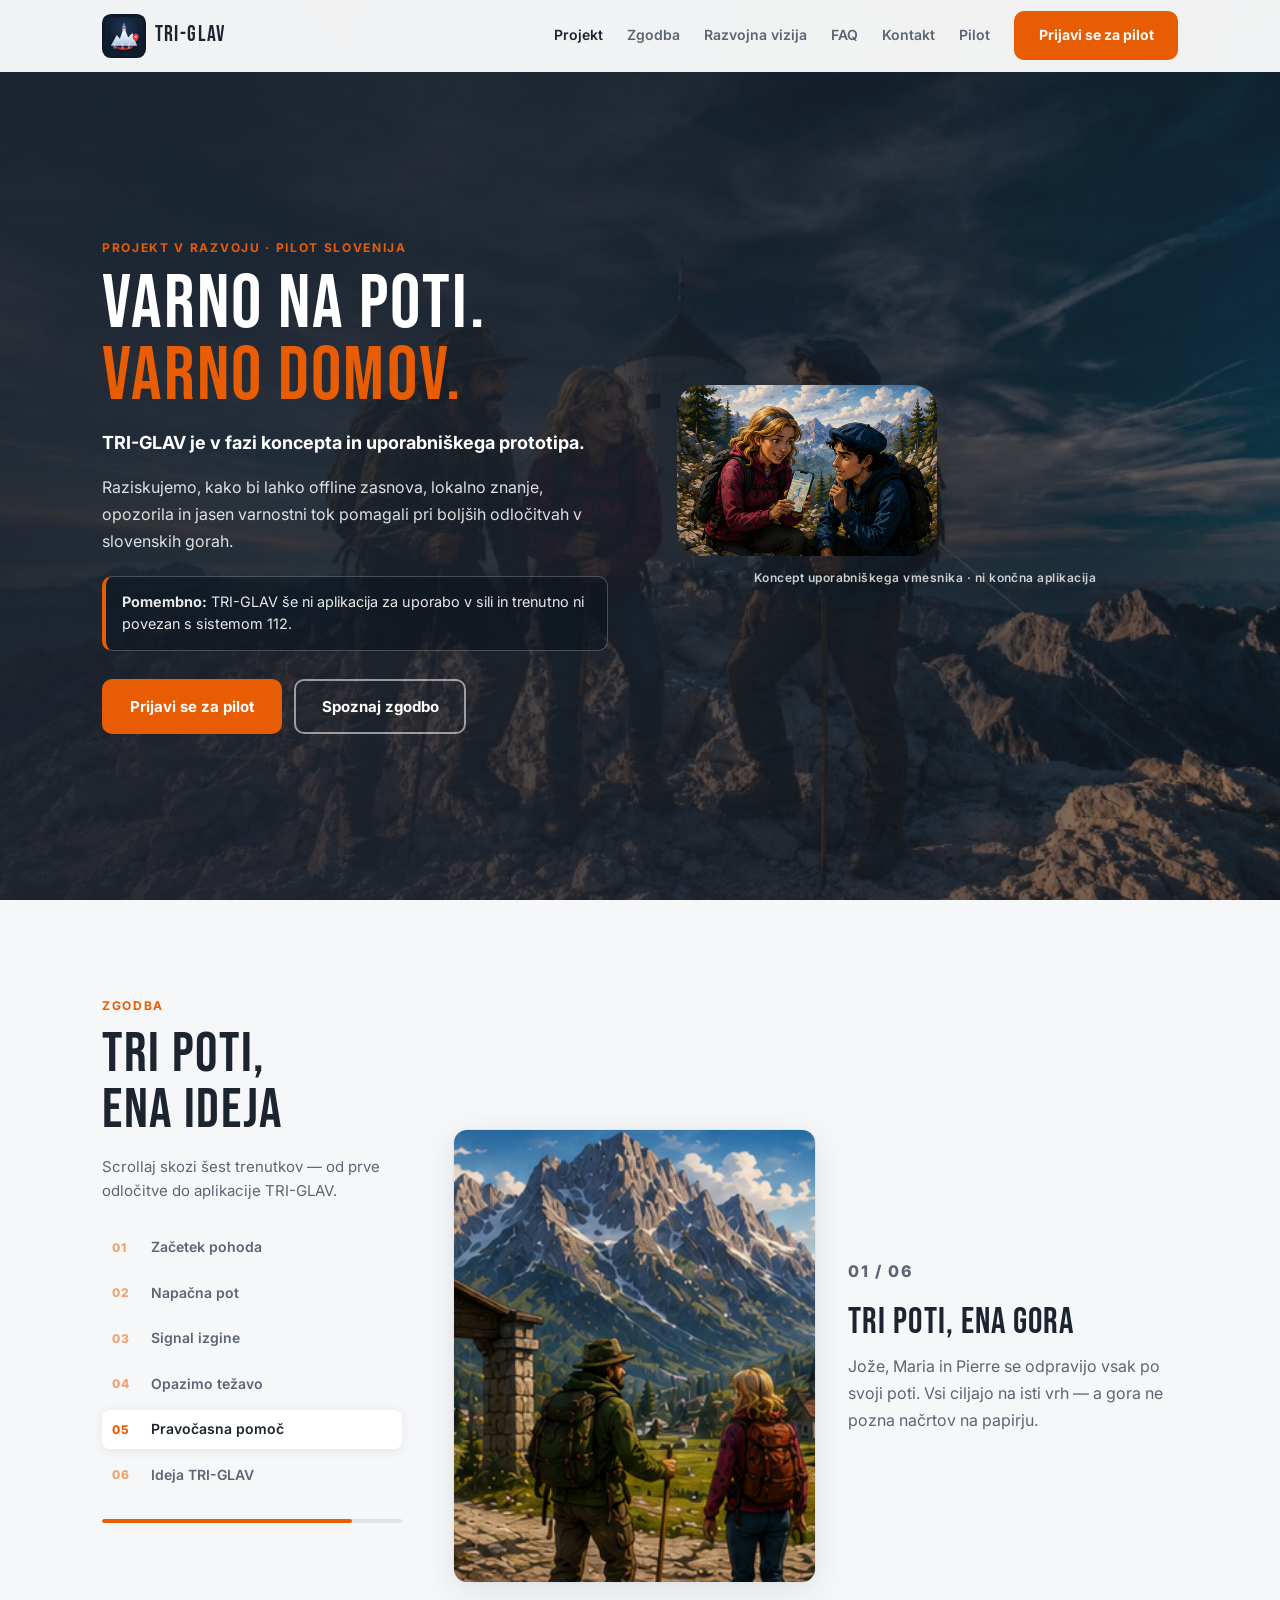
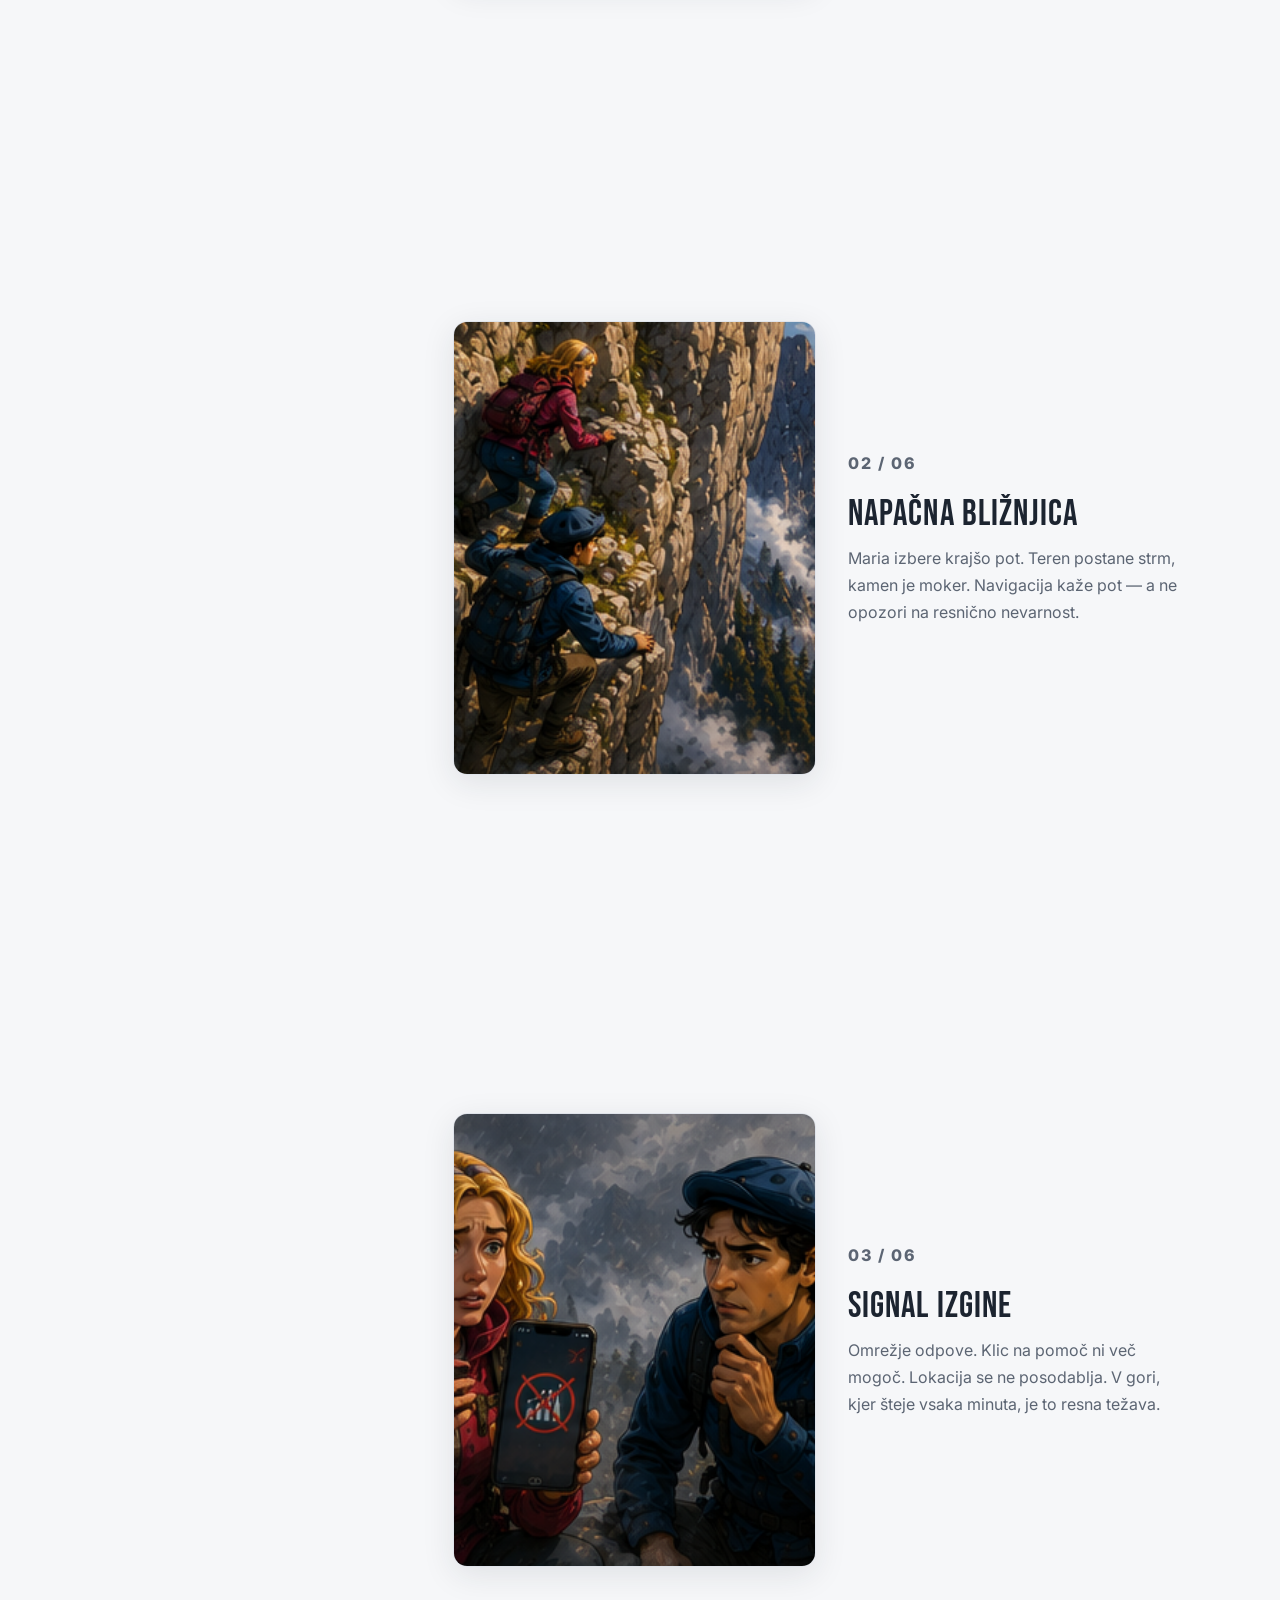
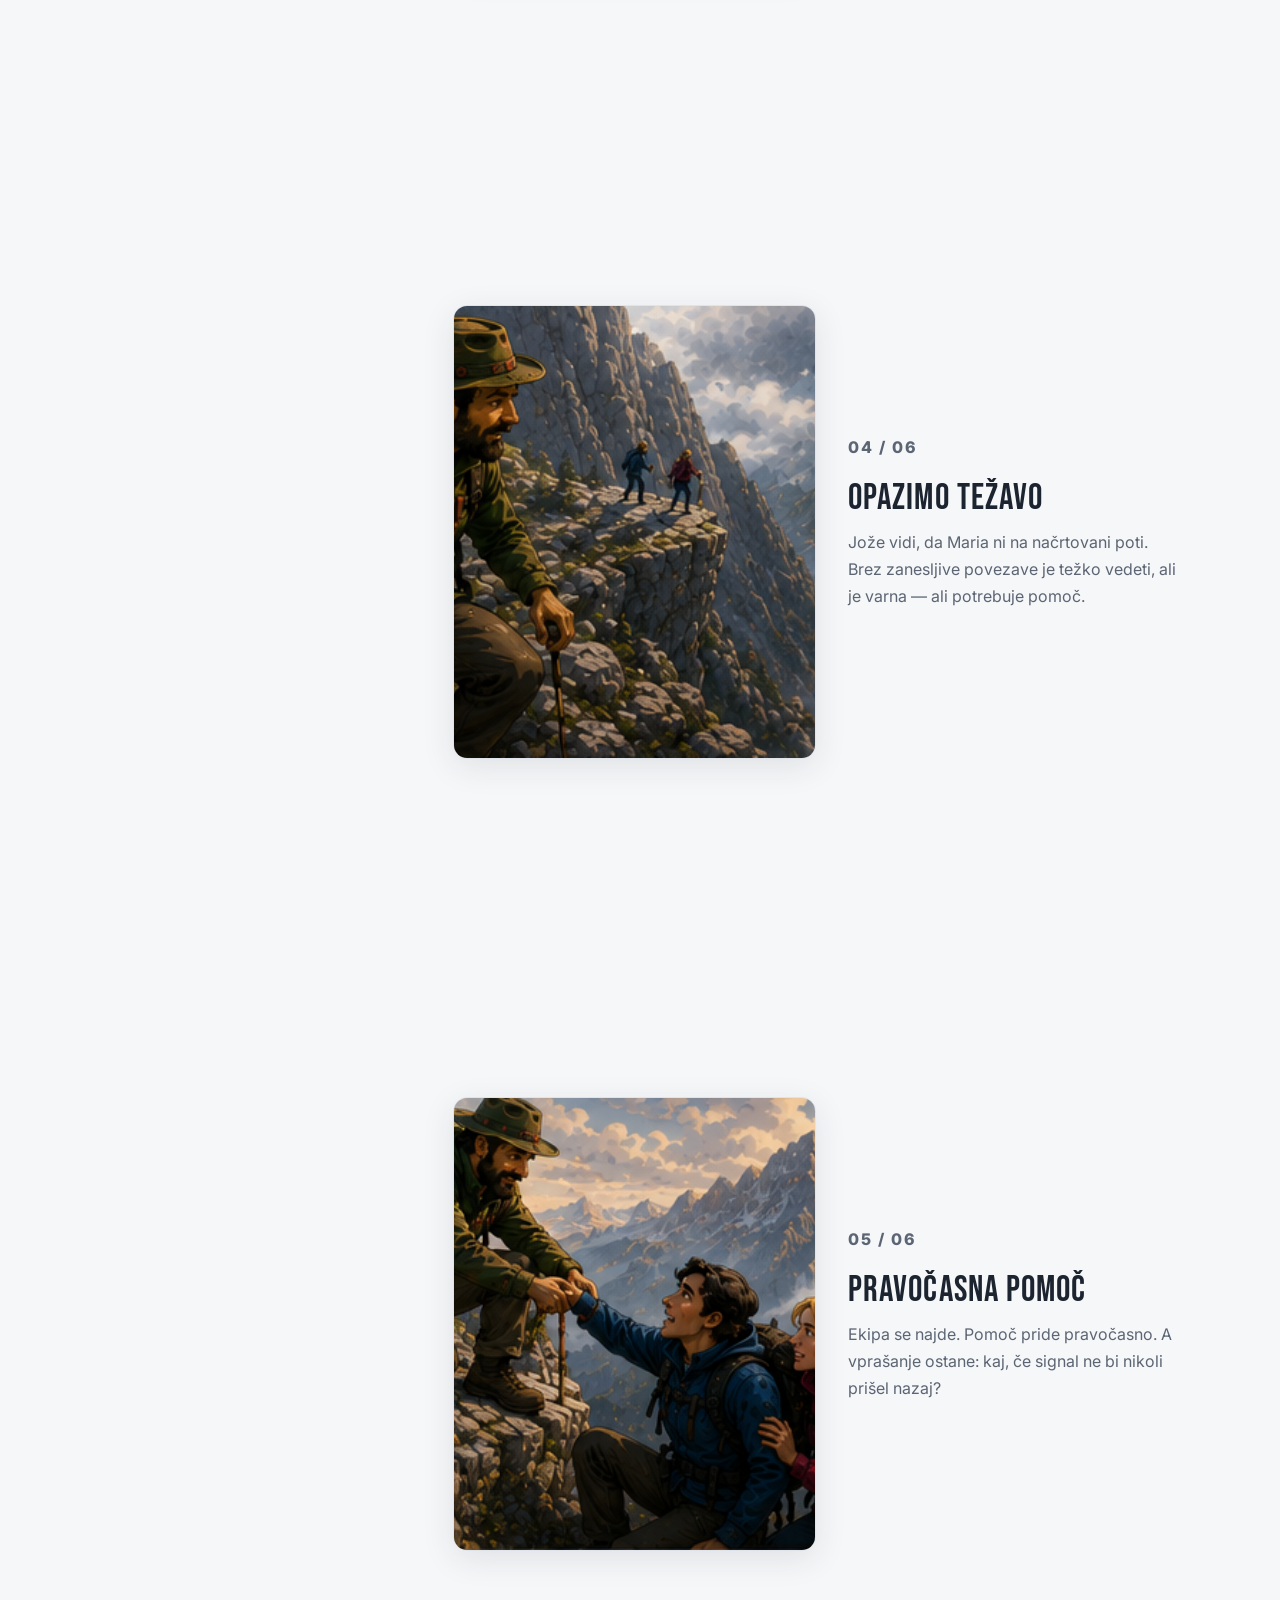
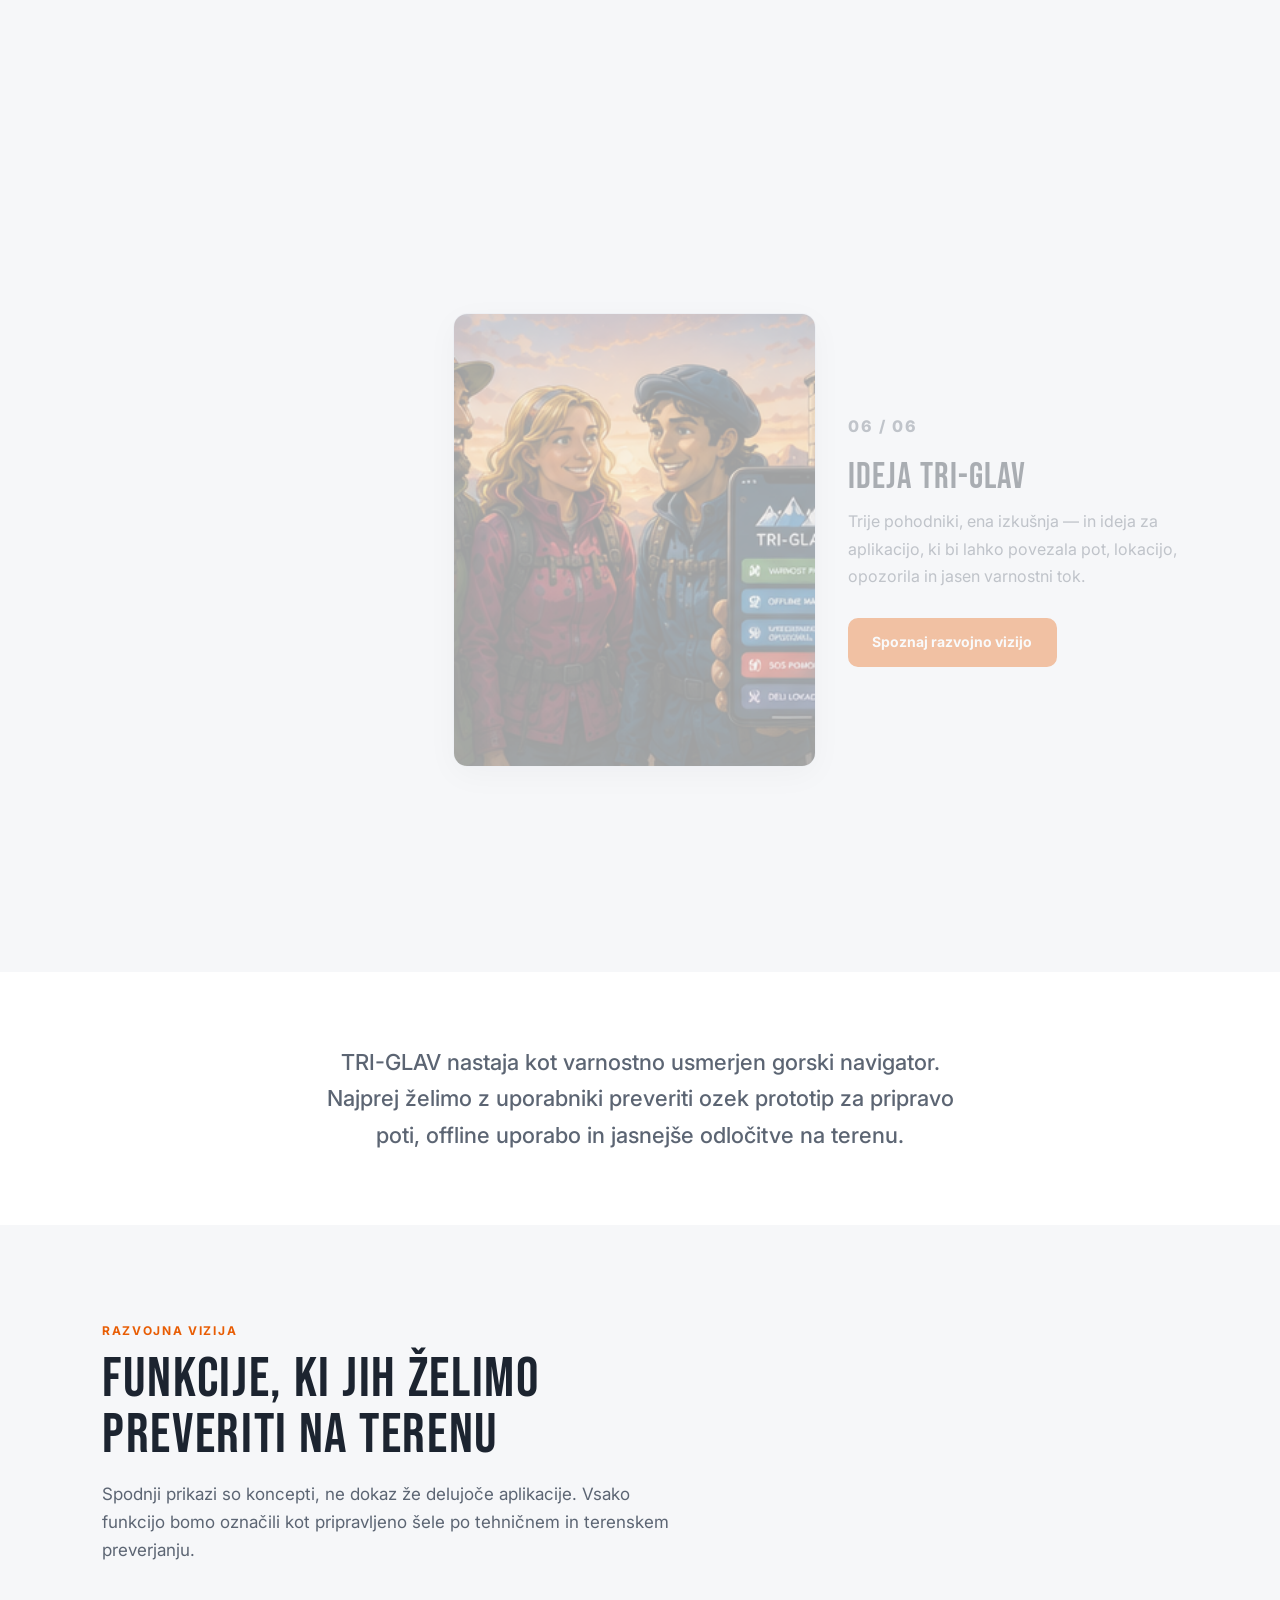
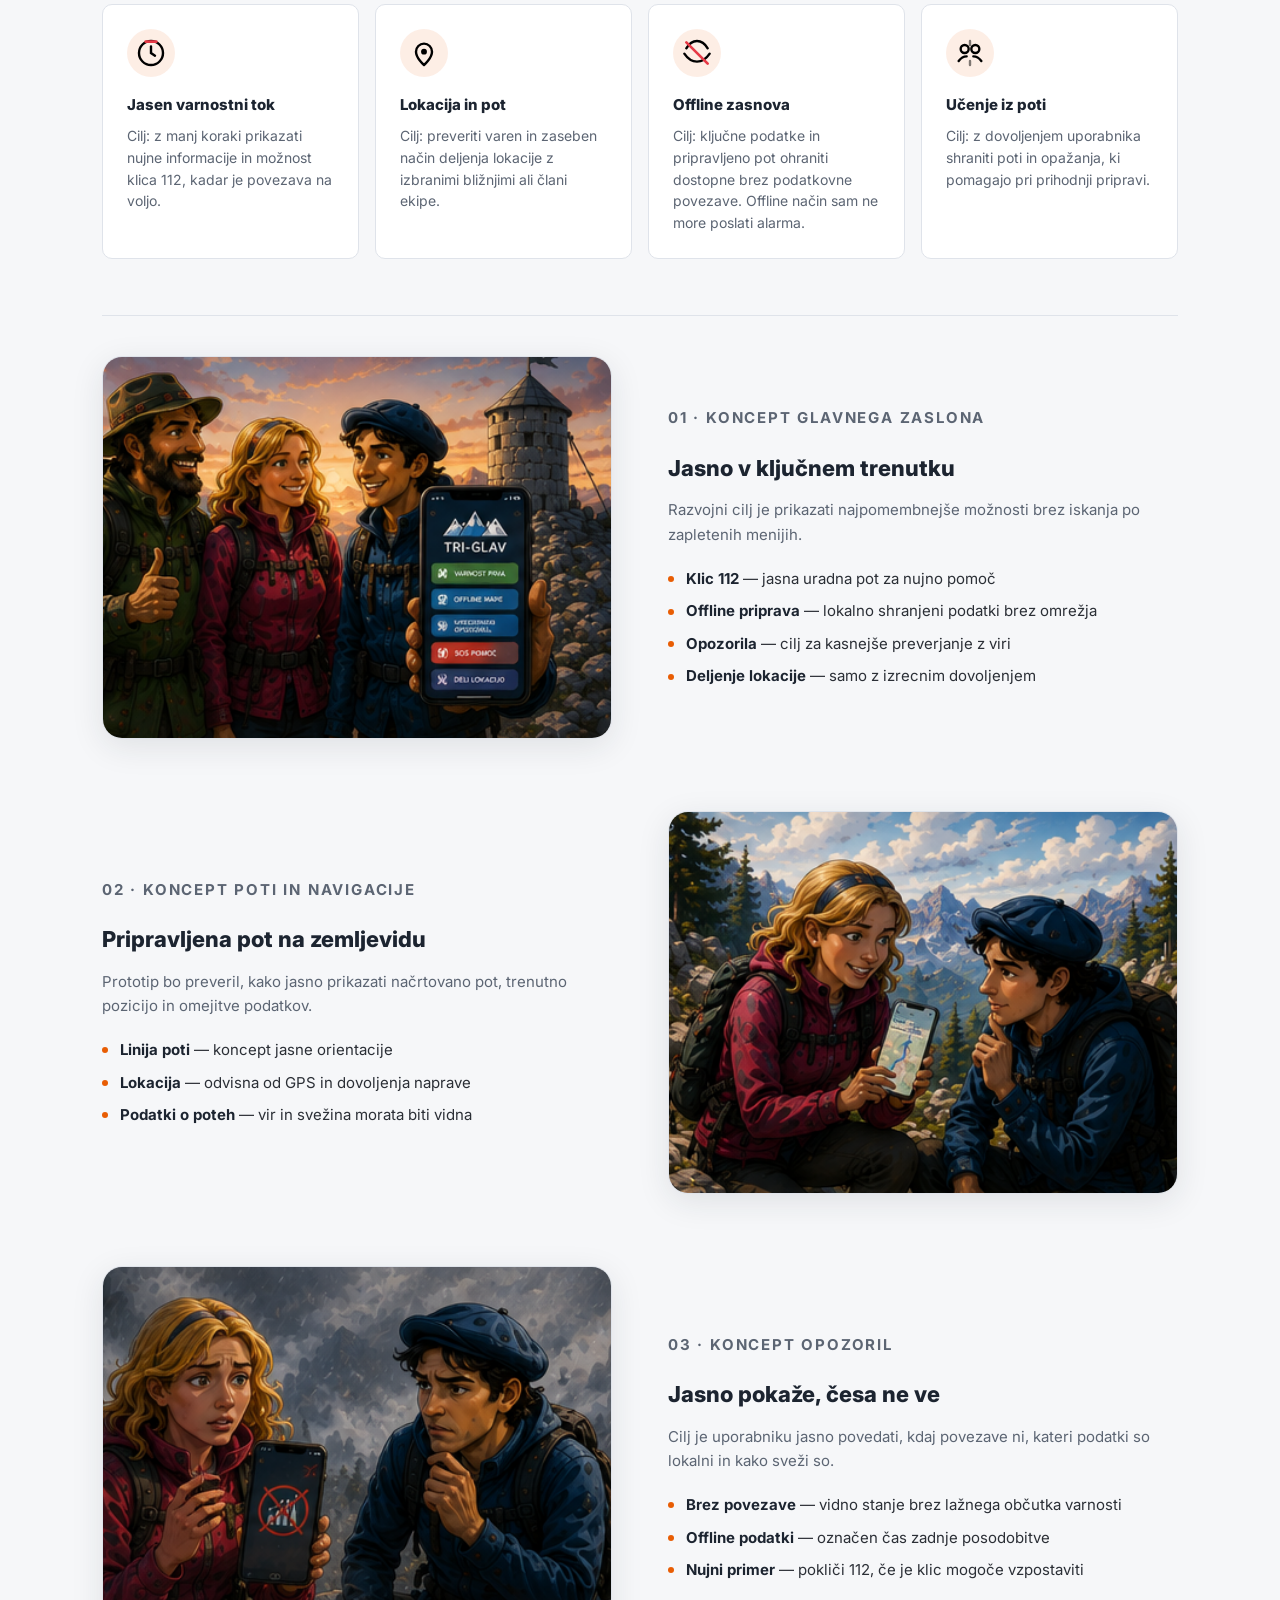
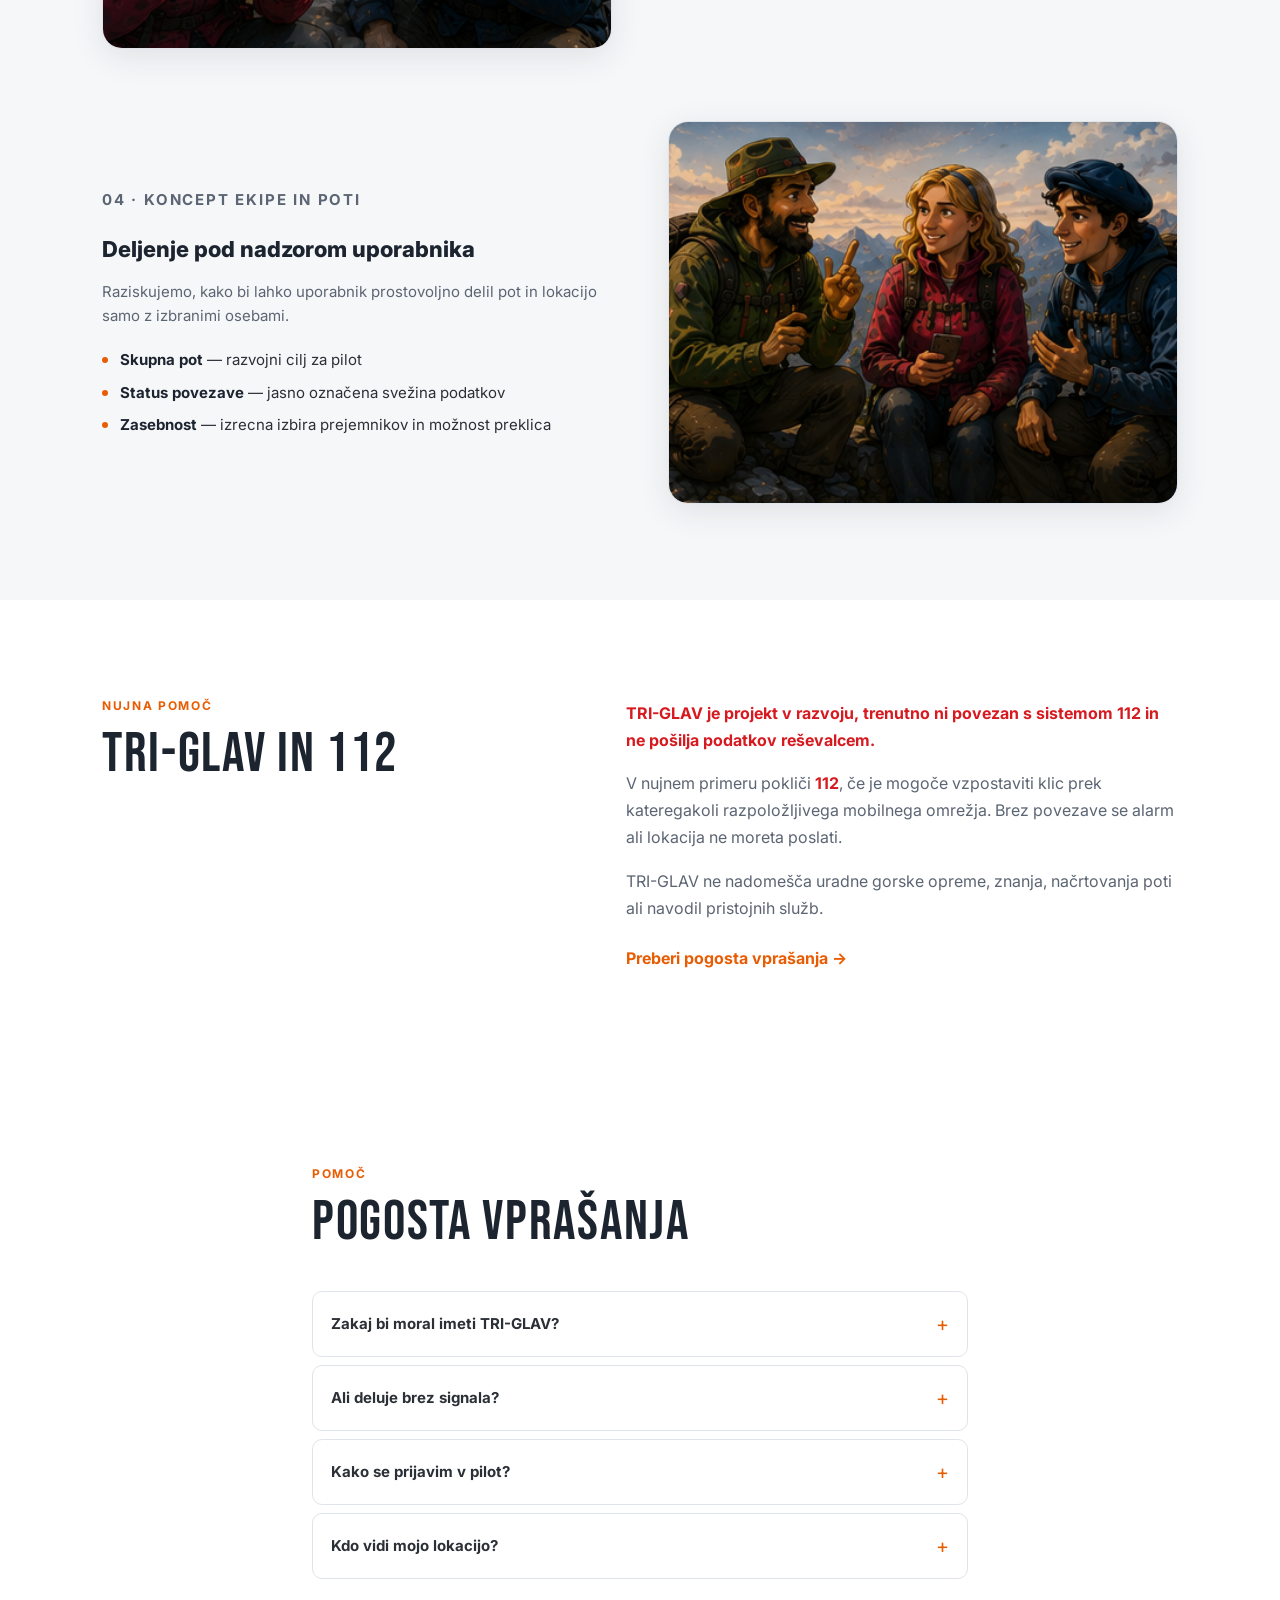
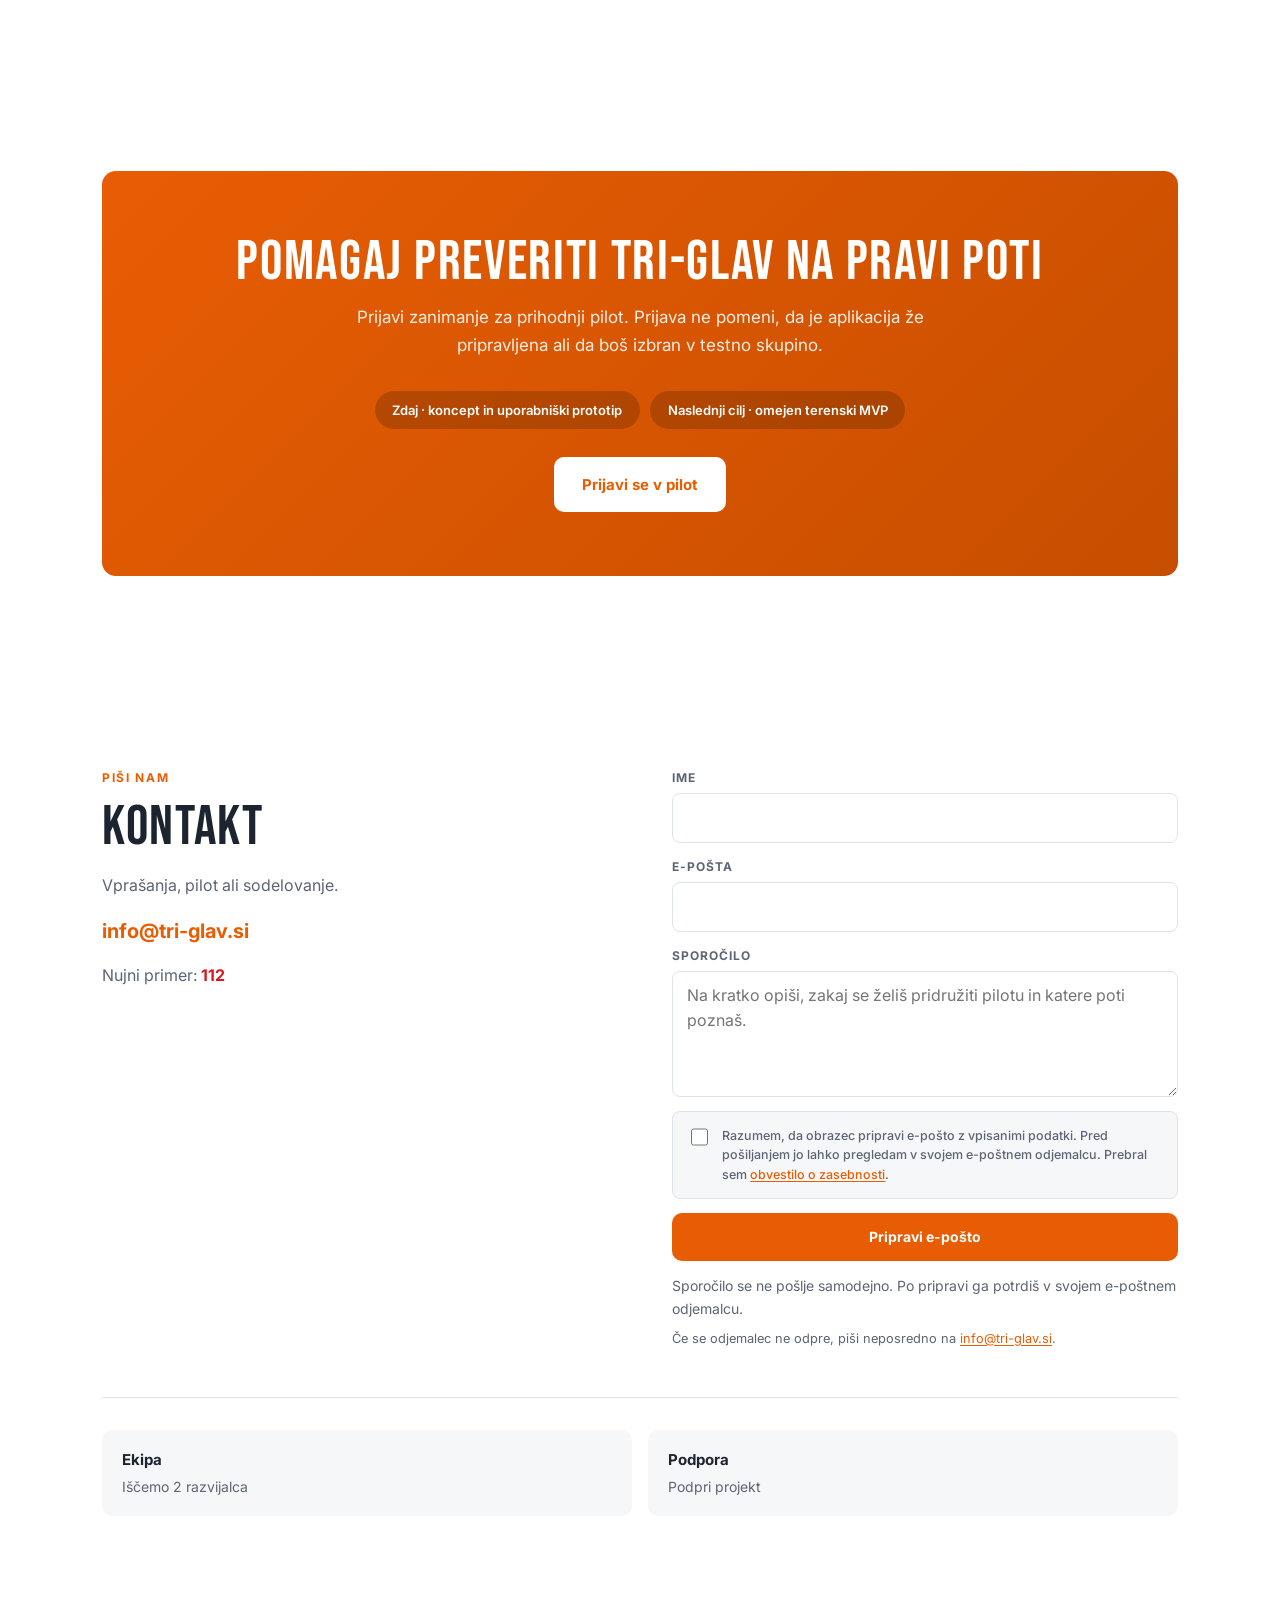
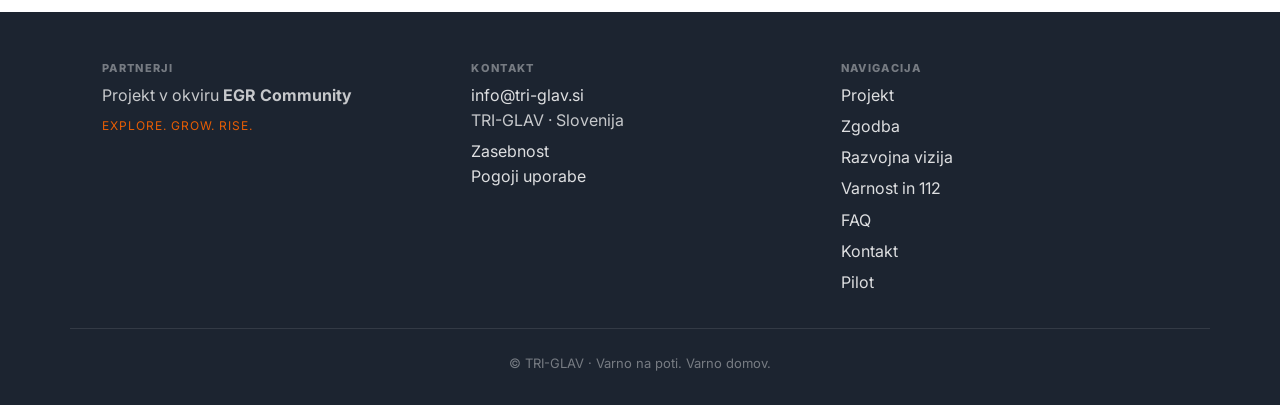
==== commit 47319dc7: "tri-glav: reconcile live site and prepare safe pilot copy" ====
--- a/public_html-ready/index.html
+++ b/public_html-ready/index.html
@@ -2,333 +2,407 @@
 <html lang="sl">
 <head>
   <meta charset="utf-8">
-  <meta http-equiv="X-UA-Compatible" content="IE=edge">
   <meta name="viewport" content="width=device-width, initial-scale=1">
-  <title>TRI-GLAV | Varno na poti. Varno domov.</title>
-  <meta name="description" content="TRI-GLAV je premium gorski varnostni ekosistem: skupnost, tehnologija in človečnost za varnejše poti v gorah.">
-  <meta name="keywords" content="TRI-GLAV, tri-glav.si, gorski navigator, planinstvo, varnost v gorah, SOS pomoč, ekosistem">
-  <meta name="author" content="TRI-GLAV">
-  <meta name="robots" content="index,follow">
-  <meta name="theme-color" content="#0a223f">
-  <link rel="canonical" href="https://tri-glav.si/">
+  <title>TRI-GLAV | Projekt za varnejše poti v gorah</title>
+  <meta name="description" content="TRI-GLAV je projekt v razvoju za varnejše odločitve v slovenskih gorah. Spoznaj koncept in se prijavi za pilot.">
+  <meta name="robots" content="index, follow">
+  <link rel="canonical" href="https://www.tri-glav.si/">
+  <meta property="og:title" content="TRI-GLAV | Varno na poti. Varno domov.">
+  <meta property="og:description" content="Projekt v razvoju za jasnejše in varnejše odločitve v slovenskih gorah. Prijavi se za pilot.">
+  <meta property="og:type" content="website">
   <meta property="og:locale" content="sl_SI">
-  <meta property="og:type" content="website">
-  <meta property="og:site_name" content="TRI-GLAV">
-  <meta property="og:title" content="TRI-GLAV | Varno na poti. Varno domov.">
-  <meta property="og:description" content="Skupnost. Tehnologija. Človečnost. Varnostni ekosistem za planince in obiskovalce gora.">
-  <meta property="og:url" content="https://tri-glav.si/">
-  <meta property="og:image" content="https://tri-glav.si/assets/bottom-hero.png">
+  <meta property="og:url" content="https://www.tri-glav.si/">
+  <meta property="og:image" content="https://www.tri-glav.si/assets/brand/hero-story-bg.png">
   <meta name="twitter:card" content="summary_large_image">
   <meta name="twitter:title" content="TRI-GLAV | Varno na poti. Varno domov.">
-  <meta name="twitter:description" content="Skupnost. Tehnologija. Človečnost. Varnostni ekosistem za planince.">
-  <meta name="twitter:image" content="https://tri-glav.si/assets/bottom-hero.png">
-  <link rel="icon" href="assets/favicon.png" type="image/png">
+  <meta name="twitter:description" content="Spoznaj razvojni koncept TRI-GLAV in se prijavi za pilot.">
+  <meta name="twitter:image" content="https://www.tri-glav.si/assets/brand/hero-story-bg.png">
+  <link rel="preload" href="assets/brand/hero-story-bg.png" as="image" fetchpriority="high">
+  <link rel="icon" href="assets/icons/favicon.svg" type="image/svg+xml">
+  <link rel="icon" href="assets/icons/favicon.ico" sizes="any">
+  <link rel="icon" href="assets/icons/favicon-32.png" type="image/png" sizes="32x32">
+  <link rel="apple-touch-icon" href="assets/icons/apple-touch-icon.png" sizes="180x180">
+  <link rel="manifest" href="manifest.webmanifest">
   <link rel="preconnect" href="https://fonts.googleapis.com">
   <link rel="preconnect" href="https://fonts.gstatic.com" crossorigin>
-  <link href="https://fonts.googleapis.com/css2?family=Manrope:wght@400;500;600;700;800&family=Fraunces:opsz,wght@9..144,600;9..144,700&display=swap" rel="stylesheet">
+  <link href="https://fonts.googleapis.com/css2?family=Bebas+Neue&family=Inter:wght@400;500;600;700;800&display=swap" rel="stylesheet">
   <link rel="stylesheet" href="styles.css">
+  <meta name="theme-color" content="#1c2430">
 </head>
 <body>
-  <a class="skip-link" href="#main">Preskoči na vsebino</a>
-
-  <header class="site-header" id="home">
-    <div class="header-shell">
-      <a href="#home" class="brand" aria-label="TRI-GLAV domov">
-        <img src="assets/logo-header.png" alt="TRI-GLAV" width="336" height="179" loading="eager" decoding="async">
+  <header class="site-header">
+    <div class="wrap header-inner">
+      <a href="#domov" class="brand" aria-label="TRI-GLAV — na začetek strani">
+        <img src="assets/brand/logo-triglav-iconmark.svg" alt="" width="44" height="44" class="brand-icon">
+        <span class="brand-name">TRI-GLAV</span>
       </a>
-
       <button class="menu-toggle" type="button" aria-expanded="false" aria-controls="site-nav" aria-label="Odpri meni">
-        <span></span>
-        <span></span>
-        <span></span>
+        <span></span><span></span><span></span>
       </button>
-
       <nav class="site-nav" id="site-nav" aria-label="Glavna navigacija">
-        <a href="#zgodba">Zgodba</a>
-        <a href="#zakaj-tri-glav">Zakaj TRI-GLAV</a>
-        <a href="#ekosistem">Ekosistem</a>
-        <a href="#pilot-slovenija">Pilot Slovenija</a>
-        <a href="#podpora">Podpora</a>
-        <a href="#pridruzi-se">Pridruži se</a>
+        <a href="#domov" data-nav-link="domov">Projekt</a>
+        <a href="#zgodba" data-nav-link="zgodba">Zgodba</a>
+        <a href="#kako" data-nav-link="kako">Razvojna vizija</a>
+        <a href="#vprasanja" data-nav-link="vprasanja">FAQ</a>
+        <a href="#kontakt" data-nav-link="kontakt">Kontakt</a>
+        <a href="#pilot" data-nav-link="pilot">Pilot</a>
       </nav>
-
-      <a class="header-cta" href="#podpora">PODPRI NAŠO POT</a>
+      <a class="btn btn-primary header-cta" href="#pilot">Prijavi se za pilot</a>
     </div>
   </header>
 
   <main id="main">
-    <section class="hero" aria-labelledby="hero-title">
-      <div class="hero-backdrop" aria-hidden="true"></div>
-      <div class="hero-wave" aria-hidden="true">
-        <svg viewBox="0 0 1440 120" preserveAspectRatio="none" xmlns="http://www.w3.org/2000/svg">
-          <path d="M0,64 C240,120 480,0 720,48 C960,96 1200,24 1440,64 L1440,120 L0,120 Z" fill="#f4f6f8"/>
-        </svg>
-      </div>
-      <div class="hero-inner">
-        <div class="hero-copy reveal" data-delay="0">
-          <p class="hero-brand" id="hero-title">TRI-GLAV</p>
-          <h1 class="hero-slogan">Varno na poti. Varno domov.</h1>
-          <p class="hero-tagline">Skupnost. Tehnologija. Človečnost.</p>
-          <a class="btn btn-hero" href="#zgodba">
-            IZVEJ VEČ
-            <svg class="btn-arrow" width="16" height="16" viewBox="0 0 16 16" aria-hidden="true"><path d="M8 11L3 6h10z" fill="currentColor"/></svg>
-          </a>
-        </div>
-      </div>
-    </section>
-
-    <section class="story-section" id="zgodba" aria-labelledby="story-heading">
-      <div class="story-container">
-        <header class="story-header reveal">
-          <h2 id="story-heading" class="story-title">ZGODBA, KI JE POVEZALA TRI SRCA<br>IN RODILA IDEJO TRI-GLAV</h2>
+    <section class="hero" id="domov">
+      <div class="hero-media" aria-hidden="true">
+        <img src="assets/brand/hero-story-bg.png" alt="" class="hero-bg" width="1920" height="1080" decoding="async">
+        <div class="hero-overlay"></div>
+      </div>
+      <div class="wrap hero-grid">
+        <div class="hero-copy reveal">
+          <p class="eyebrow">Projekt v razvoju · Pilot Slovenija</p>
+          <h1 class="hero-title">
+            Varno na poti.<br>
+            <span class="text-accent">Varno domov.</span>
+          </h1>
+          <p class="hero-lead">TRI-GLAV je v fazi koncepta in uporabniškega prototipa.</p>
+          <p class="prose prose-light">Raziskujemo, kako bi lahko offline zasnova, lokalno znanje, opozorila in jasen varnostni tok pomagali pri boljših odločitvah v slovenskih gorah.</p>
+          <div class="hero-status" role="note">
+            <strong>Pomembno:</strong> TRI-GLAV še ni aplikacija za uporabo v sili in trenutno ni povezan s sistemom 112.
+          </div>
+          <div class="hero-actions">
+            <a class="btn btn-primary btn-lg" href="#pilot">Prijavi se za pilot</a>
+            <a class="btn btn-outline-light btn-lg" href="#zgodba">Spoznaj zgodbo</a>
+          </div>
+        </div>
+        <div class="hero-visual reveal">
+          <figure class="hero-concept">
+            <img src="assets/story-02-google-maps.png" alt="Koncept prikaza poti v prihodnji aplikaciji TRI-GLAV" width="600" height="800" class="hero-phone-img" loading="eager" fetchpriority="high" decoding="async">
+            <figcaption>Koncept uporabniškega vmesnika · ni končna aplikacija</figcaption>
+          </figure>
+        </div>
+      </div>
+    </section>
+
+    <section class="story-scroll" id="zgodba" aria-label="Zgodba TRI-GLAV">
+      <div class="wrap story-scroll__layout">
+        <aside class="story-scroll__rail" aria-label="Poglavja zgodbe">
+          <p class="eyebrow">Zgodba</p>
+          <h2 class="section-title">Tri poti,<br>ena ideja</h2>
+          <p class="story-scroll__intro">Scrollaj skozi šest trenutkov — od prve odločitve do aplikacije TRI-GLAV.</p>
+          <nav class="story-scroll__nav" id="story-nav">
+            <button type="button" class="story-scroll__link is-active" data-chapter="0"><span>01</span> Začetek pohoda</button>
+            <button type="button" class="story-scroll__link" data-chapter="1"><span>02</span> Napačna pot</button>
+            <button type="button" class="story-scroll__link" data-chapter="2"><span>03</span> Signal izgine</button>
+            <button type="button" class="story-scroll__link" data-chapter="3"><span>04</span> Opazimo težavo</button>
+            <button type="button" class="story-scroll__link" data-chapter="4"><span>05</span> Pravočasna pomoč</button>
+            <button type="button" class="story-scroll__link" data-chapter="5"><span>06</span> Ideja TRI-GLAV</button>
+          </nav>
+          <div class="story-scroll__progress" aria-hidden="true">
+            <div class="story-scroll__progress-bar" id="story-progress"></div>
+          </div>
+        </aside>
+
+        <div class="story-scroll__chapters" id="story-chapters">
+          <article class="story-chapter is-active" data-chapter="0" id="story-0">
+            <figure class="story-chapter__media">
+              <img src="assets/story-01-vrata.png" alt="Tri pohodniki na različnih poteh proti gori" width="800" height="1000" loading="eager" fetchpriority="high" decoding="async">
+            </figure>
+            <div class="story-chapter__body">
+              <p class="story-chapter__num">01 / 06</p>
+              <h3>Tri poti, ena gora</h3>
+              <p>Jože, Maria in Pierre se odpravijo vsak po svoji poti. Vsi ciljajo na isti vrh — a gora ne pozna načrtov na papirju.</p>
+            </div>
+          </article>
+
+          <article class="story-chapter" data-chapter="1" id="story-1">
+            <figure class="story-chapter__media">
+              <img src="assets/story-03-prepad.png" alt="Pohodnik na nevarni bližnjici ob prepadu" width="800" height="1000" loading="lazy" decoding="async">
+            </figure>
+            <div class="story-chapter__body">
+              <p class="story-chapter__num">02 / 06</p>
+              <h3>Napačna bližnjica</h3>
+              <p>Maria izbere krajšo pot. Teren postane strm, kamen je moker. Navigacija kaže pot — a ne opozori na resnično nevarnost.</p>
+            </div>
+          </article>
+
+          <article class="story-chapter" data-chapter="2" id="story-2">
+            <figure class="story-chapter__media">
+              <img src="assets/story-04-no-signal.png" alt="Telefon brez signala v megleni gori" width="800" height="1000" loading="lazy" decoding="async">
+            </figure>
+            <div class="story-chapter__body">
+              <p class="story-chapter__num">03 / 06</p>
+              <h3>Signal izgine</h3>
+              <p>Omrežje odpove. Klic na pomoč ni več mogoč. Lokacija se ne posodablja. V gori, kjer šteje vsaka minuta, je to resna težava.</p>
+            </div>
+          </article>
+
+          <article class="story-chapter" data-chapter="3" id="story-3">
+            <figure class="story-chapter__media">
+              <img src="assets/story-05-joze-opazi.png" alt="Izkušen pohodnik opazuje pot iz daljave" width="800" height="1000" loading="lazy" decoding="async">
+            </figure>
+            <div class="story-chapter__body">
+              <p class="story-chapter__num">04 / 06</p>
+              <h3>Opazimo težavo</h3>
+              <p>Jože vidi, da Maria ni na načrtovani poti. Brez zanesljive povezave je težko vedeti, ali je varna — ali potrebuje pomoč.</p>
+            </div>
+          </article>
+
+          <article class="story-chapter" data-chapter="4" id="story-4">
+            <figure class="story-chapter__media">
+              <img src="assets/story-06-resitev.png" alt="Pomoč na strmem terenu" width="800" height="1000" loading="lazy" decoding="async">
+            </figure>
+            <div class="story-chapter__body">
+              <p class="story-chapter__num">05 / 06</p>
+              <h3>Pravočasna pomoč</h3>
+              <p>Ekipa se najde. Pomoč pride pravočasno. A vprašanje ostane: kaj, če signal ne bi nikoli prišel nazaj?</p>
+            </div>
+          </article>
+
+          <article class="story-chapter" data-chapter="5" id="story-5">
+            <figure class="story-chapter__media">
+              <img src="assets/story-09-tri-glav.png" alt="Aplikacija TRI-GLAV na telefonu ob Aljaževem stolpu" width="800" height="1000" loading="lazy" decoding="async">
+            </figure>
+            <div class="story-chapter__body">
+              <p class="story-chapter__num">06 / 06</p>
+              <h3>Ideja TRI-GLAV</h3>
+              <p>Trije pohodniki, ena izkušnja — in ideja za aplikacijo, ki bi lahko povezala pot, lokacijo, opozorila in jasen varnostni tok.</p>
+              <a class="btn btn-primary" href="#kako">Spoznaj razvojno vizijo</a>
+            </div>
+          </article>
+        </div>
+      </div>
+    </section>
+
+    <section class="section section--intro">
+      <div class="wrap">
+        <blockquote class="intro-quote reveal">
+          <p>TRI-GLAV nastaja kot varnostno usmerjen gorski navigator. Najprej želimo z uporabniki preveriti ozek prototip za pripravo poti, offline uporabo in jasnejše odločitve na terenu.</p>
+        </blockquote>
+      </div>
+    </section>
+
+    <section class="section section--alt" id="kako">
+      <div class="wrap">
+        <header class="section-head reveal">
+          <p class="eyebrow">Razvojna vizija</p>
+          <h2 class="section-title">Funkcije, ki jih želimo preveriti na terenu</h2>
+          <p class="section-lead">Spodnji prikazi so koncepti, ne dokaz že delujoče aplikacije. Vsako funkcijo bomo označili kot pripravljeno šele po tehničnem in terenskem preverjanju.</p>
         </header>
 
-        <div class="story-path-line" aria-hidden="true">
-          <svg class="story-path-svg" viewBox="0 0 4 1400" preserveAspectRatio="none">
-            <line x1="2" y1="0" x2="2" y2="1400" stroke="currentColor" stroke-width="2" stroke-dasharray="6 10"/>
-          </svg>
-        </div>
-
-        <ol class="story-steps">
-          <li class="story-step reveal" data-delay="0">
-            <div class="story-step-left">
-              <span class="story-step-num" aria-hidden="true">1</span>
-              <div class="story-step-icon story-step-icon--joze" aria-hidden="true"></div>
-              <h3 class="story-step-title">JOŽE</h3>
-              <p class="story-step-desc">Lokalni pohodnik.<br>Pozna gore, poti<br>in njihove skrivnosti.</p>
-            </div>
-            <div class="story-step-center">
-              <img src="assets/story-panel-1.jpg" alt="Jože na gorski poti z Julijskimi Alpami v ozadju" width="1024" height="192" loading="lazy" decoding="async">
-            </div>
-            <div class="story-step-right">
-              <p>Jože se odpravi na pot.<br>Gore so njegov dom.<br>Pozna jih.<br>Spoštuje jih.</p>
-            </div>
-          </li>
-
-          <li class="story-step reveal" data-delay="60">
-            <div class="story-step-left">
-              <span class="story-step-num" aria-hidden="true">2</span>
-              <div class="story-step-icon story-step-icon--couple" aria-hidden="true"></div>
-              <h3 class="story-step-title">MARIA IN PIERRE</h3>
-              <p class="story-step-desc">Popotnika iz tujine.<br>Polna navdušenja,<br>a brez poznavanja terena.</p>
-            </div>
-            <div class="story-step-center">
-              <img src="assets/story-panel-2.jpg" alt="Maria in Pierre na gorski poti" width="1024" height="192" loading="lazy" decoding="async">
-            </div>
-            <div class="story-step-right">
-              <p>Maria in Pierre raziskujeta Julijske Alpe.<br>Zaupata običajni navigaciji.<br>A pot ju vodi tja,<br>kamor ne bi smela …</p>
-            </div>
-          </li>
-
-          <li class="story-step reveal" data-delay="60">
-            <div class="story-step-left">
-              <span class="story-step-num" aria-hidden="true">3</span>
-              <div class="story-step-icon story-step-icon--danger" aria-hidden="true"></div>
-              <h3 class="story-step-title">NAPAČNA POT</h3>
-              <p class="story-step-desc">Pot ju pripelje na nevarno<br>mesto ob prepadu.<br>Signala ni.<br>Zaskrbljenost narašča.</p>
-            </div>
-            <div class="story-step-center">
-              <img src="assets/story-panel-4.jpg" alt="Maria in Pierre zgubita pot in signal na nevarnem terenu" width="1024" height="192" loading="lazy" decoding="async">
-            </div>
-            <div class="story-step-right">
-              <p>Zgrešena pot.<br>Prepad pred njima.<br>Brez signala.<br>Brez pravih informacij.<br>Samo negotovost.</p>
-            </div>
-          </li>
-
-          <li class="story-step reveal" data-delay="60">
-            <div class="story-step-left">
-              <span class="story-step-num" aria-hidden="true">4</span>
-              <div class="story-step-icon story-step-icon--eye" aria-hidden="true"></div>
-              <h3 class="story-step-title">JOŽE OPAZI</h3>
-              <p class="story-step-desc">Pravočasno ju opazi.<br>Razume situacijo.<br>Ne okleva.</p>
-            </div>
-            <div class="story-step-center">
-              <img src="assets/story-panel-5.jpg" alt="Jože opazi nevarnost in se odloči pomagati" width="1024" height="192" loading="lazy" decoding="async">
-            </div>
-            <div class="story-step-right">
-              <p>Jože ju opazi.<br>Razume nevarnost.<br>Odloči se pomagati.</p>
-            </div>
-          </li>
-
-          <li class="story-step reveal" data-delay="60">
-            <div class="story-step-left">
-              <span class="story-step-num" aria-hidden="true">5</span>
-              <div class="story-step-icon story-step-icon--connect" aria-hidden="true"></div>
-              <h3 class="story-step-title">POVEŽE JU</h3>
-              <p class="story-step-desc">Kljub različnim jezikom<br>najdejo način za<br>sporazumevanje.</p>
-            </div>
-            <div class="story-step-center">
-              <img src="assets/story-panel-6.jpg" alt="Jože, Maria in Pierre se povežejo kljub jezikovni oviro" width="1024" height="192" loading="lazy" decoding="async">
-            </div>
-            <div class="story-step-right">
-              <p>Z rokami, s prevajalnikom,<br>z nasmehom.<br>Različni jeziki,<br>isto razumevanje.</p>
-            </div>
-          </li>
-
-          <li class="story-step reveal" data-delay="60">
-            <div class="story-step-left">
-              <span class="story-step-num" aria-hidden="true">6</span>
-              <div class="story-step-icon story-step-icon--together" aria-hidden="true"></div>
-              <h3 class="story-step-title">SKUPAJ NAPREJ</h3>
-              <p class="story-step-desc">Skupaj nadaljujejo pot<br>proti vrhu.<br>Varnost. Zaupanje.<br>Povezanost.</p>
-            </div>
-            <div class="story-step-center">
-              <img src="assets/story-panel-7.jpg" alt="Trije sopotniki skupaj nadaljujejo pot proti vrhu" width="1024" height="192" loading="lazy" decoding="async">
-            </div>
-            <div class="story-step-right">
-              <p>Skupaj do vrha.<br>Ne kot tujci,<br>ampak kot prijatelji.</p>
-            </div>
-          </li>
-
-          <li class="story-step reveal" data-delay="60">
-            <div class="story-step-left">
-              <span class="story-step-num" aria-hidden="true">7</span>
-              <div class="story-step-icon story-step-icon--idea" aria-hidden="true"></div>
-              <h3 class="story-step-title">RODI SE IDEJA</h3>
-              <p class="story-step-desc">Na vrhu nastane ideja,<br>ki lahko pomaga<br>tisočem ljudem.</p>
-            </div>
-            <div class="story-step-center">
-              <img src="assets/story-panel-8.jpg" alt="Na vrhu se rodi ideja TRI-GLAV varnostnega ekosistema" width="1024" height="192" loading="lazy" decoding="async">
-            </div>
-            <div class="story-step-right">
-              <p>Tukaj, na vrhu Triglava,<br>se rodi ideja TRI-GLAV.<br>Več kot zemljevid.<br>Varnostni ekosistem.<br>Skupnost, tehnologija,<br>človečnost.</p>
-            </div>
-          </li>
-        </ol>
-
-        <div class="story-finale reveal" aria-hidden="true">
-          <div class="story-finale-sos icon-sprite icon-sos" role="img" aria-label="SOS"></div>
-        </div>
-      </div>
-    </section>
-
-    <section class="cards-section" aria-label="Informacijske kartice">
-      <div class="cards-grid">
-        <article class="info-card reveal" id="zakaj-tri-glav" data-delay="0">
-          <div class="info-card-icon icon-sprite icon-safety" role="img" aria-label="Varnost"></div>
-          <h3 class="info-card-title">ZAKAJ TRI-GLAV?</h3>
-          <p class="info-card-text">Ker klasični zemljevidi in aplikacije niso dovolj. Potrebujemo več – skupnost, informacije in pravo pomoč.</p>
-          <a class="info-card-link" href="#zakaj-tri-glav">VEČ INFORMACIJ →</a>
-        </article>
-
-        <article class="info-card reveal" id="ekosistem" data-delay="80">
-          <div class="info-card-icon icon-sprite icon-ecosystem" role="img" aria-label="Ekosistem"></div>
-          <h3 class="info-card-title">VARNOSTNI EKOSISTEM</h3>
-          <p class="info-card-text">Informacije, prijava težav, SOS pomoč, skupnost in preverjeni lokalni viri – vse na enem mestu.</p>
-          <a class="info-card-link" href="#ekosistem">VEČ INFORMACIJ →</a>
-        </article>
-
-        <article class="info-card reveal" id="pilot-slovenija" data-delay="160">
-          <div class="info-card-icon icon-sprite icon-pilot" role="img" aria-label="Pilot Slovenija"></div>
-          <h3 class="info-card-title">PILOT SLOVENIJA</h3>
-          <p class="info-card-text">Začenjamo doma. Testiramo. Učimo se. Rastemo skupaj.</p>
-          <a class="info-card-link" href="#pilot-slovenija">VEČ INFORMACIJ →</a>
-        </article>
-
-        <article class="info-card reveal" id="pridruzi-se" data-delay="240">
-          <div class="info-card-icon info-card-icon--app" role="img" aria-label="Ekipa">
-            <img src="assets/app-icon.png" alt="" width="56" height="64" loading="lazy" decoding="async">
-          </div>
-          <h3 class="info-card-title">IŠČEMO ŠE 2 GLAVI</h3>
-          <p class="info-card-text">Za popoln ekosistem iščemo še dve ključni »glavi«. Pridruži se ustvarjanju prihodnosti.</p>
-          <a class="info-card-link" href="mailto:info@tri-glav.si?subject=Pridru%C5%BEitev%20ekipi%20TRI-GLAV">VEČ INFORMACIJ →</a>
-        </article>
-      </div>
-    </section>
-
-    <section class="support-section" id="podpora" aria-labelledby="support-heading">
-      <div class="support-shell">
-        <div class="support-main reveal" data-delay="0">
-          <div class="support-heart icon-sprite icon-heart" role="img" aria-label="Podpora"></div>
-          <h2 id="support-heading" class="support-title">PODPRI NAŠO POT</h2>
-          <p class="support-desc">TRI-GLAV nastaja s srcem in prostovoljstvom. Tvoja podpora nam pomaga razvijati tehnologijo, testirati rešitve in širiti varnost med ljudi.</p>
-          <a class="btn btn-support" href="mailto:info@tri-glav.si?subject=Donacija%20TRI-GLAV">PODPRI Z DONACIJO</a>
-        </div>
-
-        <ul class="support-categories reveal" data-delay="120">
-          <li>
-            <div class="support-cat-icon icon-sprite icon-dev" role="img" aria-label="Razvoj"></div>
-            <span>Razvoj in tehnologija</span>
-          </li>
-          <li>
-            <div class="support-cat-icon icon-sprite icon-field" role="img" aria-label="Testiranje"></div>
-            <span>Testiranje na terenu</span>
-          </li>
-          <li>
-            <div class="support-cat-icon icon-sprite icon-edu" role="img" aria-label="Izobraževanje"></div>
-            <span>Izobraževanje in vsebine</span>
-          </li>
-          <li>
-            <div class="support-cat-icon icon-sprite icon-free" role="img" aria-label="Skupnost"></div>
-            <span>Brezplačno za uporabnike</span>
-          </li>
-        </ul>
+        <div class="features-grid reveal">
+          <article class="feature-card">
+            <div class="feature-card__icon"><img src="assets/icons/feature-sos.svg" alt="" width="32" height="32"></div>
+            <h3>Jasen varnostni tok</h3>
+            <p>Cilj: z manj koraki prikazati nujne informacije in možnost klica 112, kadar je povezava na voljo.</p>
+          </article>
+          <article class="feature-card">
+            <div class="feature-card__icon"><img src="assets/icons/feature-location.svg" alt="" width="32" height="32"></div>
+            <h3>Lokacija in pot</h3>
+            <p>Cilj: preveriti varen in zaseben način deljenja lokacije z izbranimi bližnjimi ali člani ekipe.</p>
+          </article>
+          <article class="feature-card">
+            <div class="feature-card__icon"><img src="assets/icons/feature-offline.svg" alt="" width="32" height="32"></div>
+            <h3>Offline zasnova</h3>
+            <p>Cilj: ključne podatke in pripravljeno pot ohraniti dostopne brez podatkovne povezave. Offline način sam ne more poslati alarma.</p>
+          </article>
+          <article class="feature-card">
+            <div class="feature-card__icon"><img src="assets/icons/feature-community.svg" alt="" width="32" height="32"></div>
+            <h3>Učenje iz poti</h3>
+            <p>Cilj: z dovoljenjem uporabnika shraniti poti in opažanja, ki pomagajo pri prihodnji pripravi.</p>
+          </article>
+        </div>
+
+        <div class="app-showcase reveal">
+          <article class="app-screen">
+            <figure class="app-screen__device">
+              <img src="assets/story-09-tri-glav.png" alt="Glavni zaslon TRI-GLAV z gumbi SOS, offline map in opozorili">
+            </figure>
+            <div class="app-screen__body">
+              <p class="app-screen__tag">01 · Koncept glavnega zaslona</p>
+              <h3>Jasno v ključnem trenutku</h3>
+              <p>Razvojni cilj je prikazati najpomembnejše možnosti brez iskanja po zapletenih menijih.</p>
+              <ul class="app-screen__list">
+                <li><strong>Klic 112</strong> — jasna uradna pot za nujno pomoč</li>
+                <li><strong>Offline priprava</strong> — lokalno shranjeni podatki brez omrežja</li>
+                <li><strong>Opozorila</strong> — cilj za kasnejše preverjanje z viri</li>
+                <li><strong>Deljenje lokacije</strong> — samo z izrecnim dovoljenjem</li>
+              </ul>
+            </div>
+          </article>
+
+          <article class="app-screen app-screen--reverse">
+            <figure class="app-screen__device">
+              <img src="assets/story-02-google-maps.png" alt="Zaslon z zemljevidom in označeno modro potjo">
+            </figure>
+            <div class="app-screen__body">
+              <p class="app-screen__tag">02 · Koncept poti in navigacije</p>
+              <h3>Pripravljena pot na zemljevidu</h3>
+              <p>Prototip bo preveril, kako jasno prikazati načrtovano pot, trenutno pozicijo in omejitve podatkov.</p>
+              <ul class="app-screen__list">
+                <li><strong>Linija poti</strong> — koncept jasne orientacije</li>
+                <li><strong>Lokacija</strong> — odvisna od GPS in dovoljenja naprave</li>
+                <li><strong>Podatki o poteh</strong> — vir in svežina morata biti vidna</li>
+              </ul>
+            </div>
+          </article>
+
+          <article class="app-screen">
+            <figure class="app-screen__device">
+              <img src="assets/story-04-no-signal.png" alt="Opozorilo na telefonu, da signal izgine">
+            </figure>
+            <div class="app-screen__body">
+              <p class="app-screen__tag">03 · Koncept opozoril</p>
+              <h3>Jasno pokaže, česa ne ve</h3>
+              <p>Cilj je uporabniku jasno povedati, kdaj povezave ni, kateri podatki so lokalni in kako sveži so.</p>
+              <ul class="app-screen__list">
+                <li><strong>Brez povezave</strong> — vidno stanje brez lažnega občutka varnosti</li>
+                <li><strong>Offline podatki</strong> — označen čas zadnje posodobitve</li>
+                <li><strong>Nujni primer</strong> — pokliči 112, če je klic mogoče vzpostaviti</li>
+              </ul>
+            </div>
+          </article>
+
+          <article class="app-screen app-screen--reverse">
+            <figure class="app-screen__device">
+              <img src="assets/story-07-sporazumevanje.png" alt="Pohodnica s telefonom med pogovorom z ekipo">
+            </figure>
+            <div class="app-screen__body">
+              <p class="app-screen__tag">04 · Koncept ekipe in poti</p>
+              <h3>Deljenje pod nadzorom uporabnika</h3>
+              <p>Raziskujemo, kako bi lahko uporabnik prostovoljno delil pot in lokacijo samo z izbranimi osebami.</p>
+              <ul class="app-screen__list">
+                <li><strong>Skupna pot</strong> — razvojni cilj za pilot</li>
+                <li><strong>Status povezave</strong> — jasno označena svežina podatkov</li>
+                <li><strong>Zasebnost</strong> — izrecna izbira prejemnikov in možnost preklica</li>
+              </ul>
+            </div>
+          </article>
+        </div>
+      </div>
+    </section>
+
+    <section class="section" id="varnost">
+      <div class="wrap">
+        <div class="split-block reveal">
+          <header class="section-head section-head--compact">
+            <p class="eyebrow">Nujna pomoč</p>
+            <h2 class="section-title">TRI-GLAV in 112</h2>
+          </header>
+          <div class="split-block__body">
+            <p class="prose"><strong>TRI-GLAV je projekt v razvoju, trenutno ni povezan s sistemom 112 in ne pošilja podatkov reševalcem.</strong></p>
+            <p class="prose">V nujnem primeru pokliči <strong>112</strong>, če je mogoče vzpostaviti klic prek kateregakoli razpoložljivega mobilnega omrežja. Brez povezave se alarm ali lokacija ne moreta poslati.</p>
+            <p class="prose">TRI-GLAV ne nadomešča uradne gorske opreme, znanja, načrtovanja poti ali navodil pristojnih služb.</p>
+            <a class="text-link" href="#vprasanja">Preberi pogosta vprašanja →</a>
+          </div>
+        </div>
+      </div>
+    </section>
+
+    <section class="section" id="vprasanja">
+      <div class="wrap wrap--narrow">
+        <header class="section-head reveal">
+          <p class="eyebrow">Pomoč</p>
+          <h2 class="section-title">Pogosta vprašanja</h2>
+        </header>
+        <div class="faq reveal">
+          <details class="faq__item">
+            <summary>Zakaj bi moral imeti TRI-GLAV?</summary>
+            <p>TRI-GLAV želi povezati pripravo poti, offline zasnovo, lokalno znanje in jasne varnostne informacije. Trenutno je koncept in uporabniški prototip.</p>
+          </details>
+          <details class="faq__item">
+            <summary>Ali deluje brez signala?</summary>
+            <p>To je razvojni cilj, ki še ni verificiran. Lokalno shranjeni podatki bi lahko bili dostopni brez podatkovne povezave, pošiljanje alarma ali lokacije pa brez omrežja ni mogoče.</p>
+          </details>
+          <details class="faq__item">
+            <summary>Kako se prijavim v pilot?</summary>
+            <p>Izpolni obrazec v sekciji Kontakt. Obrazec pripravi e-pošto v tvojem odjemalcu; sporočilo pošlješ šele, ko tam izbereš »Pošlji«.</p>
+          </details>
+          <details class="faq__item">
+            <summary>Kdo vidi mojo lokacijo?</summary>
+            <p>Deljenje lokacije je šele razvojni cilj. Pred pilotom bomo določili izrecna dovoljenja, omejen čas deljenja, prejemnike in možnost takojšnjega preklica.</p>
+          </details>
+        </div>
+      </div>
+    </section>
+
+    <section class="section section--cta" id="pilot">
+      <div class="wrap">
+        <div class="cta-box reveal">
+          <h2 class="section-title section-title--light">Pomagaj preveriti TRI-GLAV na pravi poti</h2>
+          <p class="section-lead section-lead--light">Prijavi zanimanje za prihodnji pilot. Prijava ne pomeni, da je aplikacija že pripravljena ali da boš izbran v testno skupino.</p>
+          <div class="store-badges">
+            <span>Zdaj · koncept in uporabniški prototip</span>
+            <span>Naslednji cilj · omejen terenski MVP</span>
+          </div>
+          <a class="btn btn-white btn-lg" href="#kontakt" data-form-intent="pilot">Prijavi se v pilot</a>
+        </div>
+      </div>
+    </section>
+
+    <section class="section" id="kontakt">
+      <div class="wrap">
+        <div class="contact-layout reveal">
+          <div class="contact-info">
+            <header class="section-head section-head--compact">
+              <p class="eyebrow">Piši nam</p>
+              <h2 class="section-title">Kontakt</h2>
+            </header>
+            <p class="prose">Vprašanja, pilot ali sodelovanje.</p>
+            <a class="contact-email" href="mailto:info@tri-glav.si">info@tri-glav.si</a>
+            <p class="contact-emergency">Nujni primer: <a href="tel:112"><strong>112</strong></a></p>
+          </div>
+          <form class="contact-form" id="contact-form" action="mailto:info@tri-glav.si" method="post" enctype="text/plain">
+            <input type="hidden" name="intent" id="form-intent" value="pilot">
+            <label><span>Ime</span><input type="text" name="name" required autocomplete="name"></label>
+            <label><span>E-pošta</span><input type="email" name="email" required autocomplete="email"></label>
+            <label><span>Sporočilo</span><textarea name="message" id="form-message" rows="4" required></textarea></label>
+            <label class="consent-row">
+              <input type="checkbox" name="privacy" value="strinjam-se" required>
+              <span>Razumem, da obrazec pripravi e-pošto z vpisanimi podatki. Pred pošiljanjem jo lahko pregledam v svojem e-poštnem odjemalcu. Prebral sem <a href="zasebnost.html">obvestilo o zasebnosti</a>.</span>
+            </label>
+            <button class="btn btn-primary" type="submit">Pripravi e-pošto</button>
+            <p class="form-note" id="form-status" aria-live="polite">Sporočilo se ne pošlje samodejno. Po pripravi ga potrdiš v svojem e-poštnem odjemalcu.</p>
+            <p class="form-fallback">Če se odjemalec ne odpre, piši neposredno na <a href="mailto:info@tri-glav.si">info@tri-glav.si</a>.</p>
+          </form>
+        </div>
+        <div class="join-cards reveal" id="sodeluj">
+          <a href="#kontakt" data-form-intent="ekipa"><strong>Ekipa</strong><span>Iščemo 2 razvijalca</span></a>
+          <a href="#kontakt" data-form-intent="podpora"><strong>Podpora</strong><span>Podpri projekt</span></a>
+        </div>
       </div>
     </section>
   </main>
 
   <footer class="site-footer">
-    <div class="footer-shell">
-      <div class="footer-brand">
-        <img src="assets/logo-footer-mono.png" alt="TRI-GLAV" width="274" height="194" loading="lazy" decoding="async">
-        <p class="footer-slogan">Varno na poti. Varno domov.</p>
-      </div>
-
-      <nav class="footer-nav" aria-label="TRI-GLAV povezave">
-        <h3 class="footer-nav-title">TRI-GLAV</h3>
-        <ul>
-          <li><a href="#zgodba">Zgodba</a></li>
-          <li><a href="#zakaj-tri-glav">O projektu</a></li>
-          <li><a href="#pridruzi-se">Ekipa</a></li>
-          <li><a href="mailto:info@tri-glav.si?subject=Novice%20TRI-GLAV">Novice</a></li>
-        </ul>
-      </nav>
-
-      <nav class="footer-nav" aria-label="Pomoč in podpora">
-        <h3 class="footer-nav-title">POMOČ IN PODPORA</h3>
-        <ul>
-          <li><a href="#zakaj-tri-glav">Pogosta vprašanja</a></li>
-          <li><a href="mailto:info@tri-glav.si">Kontakt</a></li>
-          <li><a href="#ekosistem">Varnostni nasveti</a></li>
-          <li><a href="mailto:info@tri-glav.si?subject=Pravila%20uporabe">Pravila uporabe</a></li>
-        </ul>
-      </nav>
-
-      <div class="footer-social">
-        <h3 class="footer-nav-title">SLEDI NAM</h3>
-        <ul class="social-links">
-          <li>
-            <a href="https://www.facebook.com/" target="_blank" rel="noopener noreferrer" aria-label="Facebook">
-              <svg width="20" height="20" viewBox="0 0 24 24" aria-hidden="true"><path fill="currentColor" d="M24 12.073C24 5.405 18.627 0 12 0S0 5.405 0 12.073C0 18.1 4.388 23.094 10.125 24v-8.437H7.078v-3.49h3.047V9.845c0-3.025 1.792-4.697 4.533-4.697 1.312 0 2.686.236 2.686.236v2.971h-1.513c-1.491 0-1.956.93-1.956 1.886v2.267h3.328l-.532 3.49h-2.796V24C19.612 23.094 24 18.1 24 12.073z"/></svg>
-            </a>
-          </li>
-          <li>
-            <a href="https://www.instagram.com/" target="_blank" rel="noopener noreferrer" aria-label="Instagram">
-              <svg width="20" height="20" viewBox="0 0 24 24" aria-hidden="true"><path fill="currentColor" d="M12 2.163c3.204 0 3.584.012 4.85.07 1.366.062 2.633.334 3.608 1.308.974.975 1.246 2.242 1.308 3.608.058 1.266.07 1.646.07 4.851s-.012 3.585-.07 4.851c-.062 1.366-.334 2.633-1.308 3.608-.975.974-2.242 1.246-3.608 1.308-1.266.058-1.646.07-4.85.07s-3.585-.012-4.851-.07c-1.366-.062-2.633-.334-3.608-1.308-.974-.975-1.246-2.242-1.308-3.608C2.175 15.749 2.163 15.369 2.163 12s.012-3.585.07-4.851c.062-1.366.334-2.633 1.308-3.608.975-.974 2.242-1.246 3.608-1.308C8.415 2.175 8.796 2.163 12 2.163M12 0C8.741 0 8.333.014 7.053.072 5.775.132 4.602.333 3.635 1.3 2.668 2.267 2.467 3.44 2.407 4.718 2.347 5.998 2.333 6.406 2.333 12c0 5.594.014 6.002.072 7.282.06 1.278.261 2.451 1.228 3.418.967.967 2.14 1.168 3.418 1.228 1.28.058 1.689.072 7.282.072s6.002-.014 7.282-.072c1.278-.06 2.451-.261 3.418-1.228.967-.967 1.168-2.14 1.228-3.418.058-1.28.072-1.689.072-7.282s-.014-6.002-.072-7.282c-.06-1.278-.261-2.451-1.228-3.418-.967-.967-2.14-1.168-3.418-1.228C15.998.014 15.589 0 12 0zm0 5.838a6.162 6.162 0 1 0 0 12.324 6.162 6.162 0 0 0 0-12.324zM12 16a4 4 0 1 1 0-8 4 4 0 0 1 0 8zm6.406-11.845a1.44 1.44 0 1 0 0 2.881 1.44 1.44 0 0 0 0-2.881z"/></svg>
-            </a>
-          </li>
-          <li>
-            <a href="https://www.youtube.com/" target="_blank" rel="noopener noreferrer" aria-label="YouTube">
-              <svg width="20" height="20" viewBox="0 0 24 24" aria-hidden="true"><path fill="currentColor" d="M23.498 6.186a3.016 3.016 0 0 0-2.122-2.136C19.505 3.545 12 3.545 12 3.545s-7.505 0-9.377.505A3.017 3.017 0 0 0 .502 6.186C0 8.07 0 12 0 12s0 3.93.502 5.814a3.016 3.016 0 0 0 2.122 2.136c1.871.505 9.376.505 9.376.505s7.505 0 9.377-.505a3.015 3.015 0 0 0 2.122-2.136C24 15.93 24 12 24 12s0-3.93-.502-5.814zM9.545 15.568V8.432L15.818 12l-6.273 3.568z"/></svg>
-            </a>
-          </li>
-          <li>
-            <a href="https://t.me/" target="_blank" rel="noopener noreferrer" aria-label="Telegram">
-              <svg width="20" height="20" viewBox="0 0 24 24" aria-hidden="true"><path fill="currentColor" d="M11.944 0A12 12 0 0 0 0 12a12 12 0 0 0 12 12 12 12 0 0 0 12-12A12 12 0 0 0 12 0a12 12 0 0 0-.056 0zm4.962 7.224c.1-.002.321.023.465.14a.506.506 0 0 1 .171.325c.016.093.036.306.02.472-.18 1.898-.962 6.502-1.36 8.627-.168.9-.499 1.201-.82 1.23-.696.065-1.225-.46-1.9-.902-1.056-.693-1.653-1.124-2.678-1.8-1.185-.78-.417-1.21.258-1.91.177-.184 3.247-2.977 3.307-3.23.007-.032.014-.15-.056-.212s-.174-.041-.249-.024c-.106.024-1.793 1.14-5.061 3.345-.48.33-.913.49-1.302.48-.428-.008-1.252-.241-1.865-.44-.752-.245-1.349-.374-1.297-.789.027-.216.325-.437.893-.663 3.498-1.524 5.83-2.529 6.998-3.014 3.332-1.386 4.025-1.627 4.476-1.635z"/></svg>
-            </a>
-          </li>
-        </ul>
-      </div>
-
-      <div class="footer-egr">
-        <p class="footer-egr-label">Part of the EGR Community</p>
-        <p class="footer-egr-slogan">EXPLORE. GROW. RISE.</p>
+    <div class="wrap footer-grid">
+      <div>
+        <p class="footer-label">Partnerji</p>
+        <p>Projekt v okviru <strong>EGR Community</strong></p>
+        <p class="footer-accent">EXPLORE. GROW. RISE.</p>
+      </div>
+      <div>
+        <p class="footer-label">Kontakt</p>
+        <a href="mailto:info@tri-glav.si">info@tri-glav.si</a>
+        <p>TRI-GLAV · Slovenija</p>
+        <a href="zasebnost.html">Zasebnost</a>
+        <a href="pogoji-uporabe.html">Pogoji uporabe</a>
+      </div>
+      <div>
+        <p class="footer-label">Navigacija</p>
+        <nav class="footer-nav" aria-label="Navigacija v nogi strani">
+          <a href="#domov">Projekt</a>
+          <a href="#zgodba">Zgodba</a>
+          <a href="#kako">Razvojna vizija</a>
+          <a href="#varnost">Varnost in 112</a>
+          <a href="#vprasanja">FAQ</a>
+          <a href="#kontakt">Kontakt</a>
+          <a href="#pilot">Pilot</a>
+        </nav>
       </div>
     </div>
-
-    <p class="footer-copy">© TRI-GLAV</p>
+    <p class="footer-copy">© TRI-GLAV · Varno na poti. Varno domov.</p>
   </footer>
 
-  <script src="script.js"></script>
+  <script src="script.js" defer></script>
 </body>
 </html>
--- a/public_html-ready/styles.css
+++ b/public_html-ready/styles.css
@@ -1,1062 +1,1230 @@
+/* TRI-GLAV — editorial layout, aligned grid */
+
 :root {
-  --navy-950: #071426;
-  --navy-900: #0a223f;
-  --navy-800: #13365c;
-  --navy-700: #1a4578;
-  --red-accent: #c0392b;
-  --red-sos: #d32f2f;
-  --gray-50: #f4f6f8;
-  --gray-100: #eef1f5;
-  --gray-200: #dde3ea;
-  --gray-400: #8b9aab;
-  --gray-600: #5a6d7d;
-  --white: #ffffff;
-  --ink-900: #112031;
-  --ink-700: #445769;
-  --line: rgba(12, 40, 72, 0.1);
-  --shadow-sm: 0 4px 16px rgba(7, 20, 38, 0.06);
-  --shadow-md: 0 12px 32px rgba(7, 20, 38, 0.1);
-  --shadow-lg: 0 20px 48px rgba(7, 20, 38, 0.14);
-  --radius-lg: 16px;
-  --radius-md: 12px;
-  --container: min(1200px, calc(100% - 48px));
-  --header-h: 88px;
-}
-
-* {
-  box-sizing: border-box;
-}
+  --header-h: 72px;
+  --font-display: "Bebas Neue", sans-serif;
+  --font-body: "Inter", system-ui, sans-serif;
+  --max: 1140px;
+  --narrow: 720px;
+  --pad: clamp(1.25rem, 4vw, 2rem);
+  --section-y: clamp(4rem, 8vw, 6rem);
+  --color-bg: #ffffff;
+  --color-bg-alt: #f6f7f9;
+  --color-dark: #1c2430;
+  --color-text: #2b2f36;
+  --color-muted: #5c6573;
+  --color-accent: #e85d04;
+  --color-accent-hover: #c74e00;
+  --color-red: #d71920;
+  --color-border: #dfe3ea;
+  --radius: 10px;
+  --shadow: 0 8px 32px rgba(28, 36, 48, 0.1);
+  --ease: cubic-bezier(0.22, 1, 0.36, 1);
+}
+
+*, *::before, *::after { box-sizing: border-box; }
 
 html {
   scroll-behavior: smooth;
-}
-
-body.has-js {
-  scroll-padding-top: var(--header-h);
+  scroll-padding-top: calc(var(--header-h) + 20px);
 }
 
 body {
   margin: 0;
-  font-family: "Manrope", "Segoe UI", sans-serif;
-  color: var(--ink-900);
-  background: var(--gray-50);
+  font-family: var(--font-body);
+  font-size: 1rem;
   line-height: 1.6;
-}
-
-body.menu-open {
-  overflow: hidden;
-}
-
-img {
-  display: block;
-  max-width: 100%;
-  height: auto;
-}
-
-a {
-  color: inherit;
-}
-
-ul, ol {
-  list-style: none;
+  color: var(--color-text);
+  background: var(--color-bg);
+  -webkit-font-smoothing: antialiased;
+}
+
+img { max-width: 100%; height: auto; display: block; }
+a { color: inherit; text-decoration: none; }
+button, input, textarea { font: inherit; }
+
+/* ── Layout ── */
+.wrap {
+  width: 100%;
+  max-width: var(--max);
+  margin-inline: auto;
+  padding-inline: var(--pad);
+}
+
+.wrap--narrow { max-width: var(--narrow); }
+
+/* ── Typography ── */
+.eyebrow {
+  margin: 0 0 0.75rem;
+  font-size: 0.75rem;
+  font-weight: 700;
+  letter-spacing: 0.14em;
+  text-transform: uppercase;
+  color: var(--color-accent);
+}
+
+.section-title {
+  margin: 0 0 1rem;
+  font-family: var(--font-display);
+  font-size: clamp(2.25rem, 5vw, 3.5rem);
+  font-weight: 400;
+  line-height: 1;
+  letter-spacing: 0.03em;
+  text-transform: uppercase;
+  color: var(--color-dark);
+}
+
+.section-title--light { color: #fff; }
+
+.section-lead {
   margin: 0;
-  padding: 0;
-}
-
-.skip-link {
-  position: absolute;
-  left: 12px;
-  top: -48px;
-  z-index: 100;
-  padding: 10px 14px;
-  border-radius: 8px;
-  background: var(--navy-900);
-  color: var(--white);
-  text-decoration: none;
+  max-width: 36rem;
+  font-size: 1.0625rem;
+  line-height: 1.65;
+  color: var(--color-muted);
+}
+
+.section-lead--light {
+  color: rgba(255, 255, 255, 0.9);
+  margin-inline: auto;
+}
+
+.prose {
+  margin: 0 0 1rem;
+  max-width: 36rem;
+  font-size: 1rem;
+  line-height: 1.7;
+  color: var(--color-muted);
+}
+
+.prose:last-child { margin-bottom: 0; }
+
+.prose-light { color: rgba(255, 255, 255, 0.85); }
+
+.prose strong { color: var(--color-red); font-weight: 700; }
+
+.text-accent { color: var(--color-accent); }
+
+.text-link {
+  display: inline-block;
+  margin-top: 0.5rem;
   font-weight: 700;
-}
-
-.skip-link:focus {
-  top: 12px;
-}
+  color: var(--color-accent);
+}
+
+.text-link:hover { color: var(--color-accent-hover); }
+
+.section-head {
+  margin-bottom: 2.5rem;
+  max-width: 36rem;
+}
+
+.section-head--compact { margin-bottom: 0; }
 
 /* ── Header ── */
 .site-header {
   position: fixed;
-  top: 0;
-  left: 0;
-  right: 0;
-  z-index: 50;
-  padding: 16px 24px;
-  transition: padding 0.3s ease, background 0.3s ease;
+  inset: 0 0 auto;
+  z-index: 100;
+  height: var(--header-h);
+  background: rgba(255, 255, 255, 0.94);
+  backdrop-filter: blur(10px);
+  border-bottom: 1px solid transparent;
+  transition: border-color 0.25s, box-shadow 0.25s;
 }
 
 .site-header.is-scrolled {
-  padding: 8px 24px;
-}
-
-.header-shell {
-  max-width: 1200px;
-  margin: 0 auto;
-  display: grid;
-  grid-template-columns: auto 1fr auto;
+  border-color: var(--color-border);
+  box-shadow: 0 1px 12px rgba(0, 0, 0, 0.05);
+}
+
+.header-inner {
+  height: 100%;
+  display: flex;
   align-items: center;
-  gap: 24px;
-  padding: 10px 20px;
-  border-radius: 14px;
-  background: rgba(7, 20, 38, 0.55);
-  backdrop-filter: blur(16px);
-  border: 1px solid rgba(255, 255, 255, 0.1);
-  transition: background 0.3s ease, box-shadow 0.3s ease, padding 0.3s ease;
-}
-
-.site-header.is-scrolled .header-shell {
-  background: rgba(7, 20, 38, 0.88);
-  box-shadow: var(--shadow-md);
-  padding: 8px 18px;
-}
-
-.brand img {
-  width: 140px;
-  height: auto;
+  gap: 1.5rem;
+}
+
+.brand {
+  display: flex;
+  align-items: center;
+  gap: 0.55rem;
+  flex-shrink: 0;
+}
+
+.brand-name {
+  font-family: var(--font-display);
+  font-size: 1.4rem;
+  letter-spacing: 0.06em;
+  color: var(--color-dark);
+  line-height: 1;
 }
 
 .site-nav {
-  justify-self: center;
-  display: flex;
-  flex-wrap: wrap;
-  justify-content: center;
-  gap: 6px 20px;
+  display: flex;
+  align-items: center;
+  gap: 1.5rem;
+  margin-left: auto;
 }
 
 .site-nav a {
-  color: rgba(255, 255, 255, 0.88);
-  text-decoration: none;
+  font-size: 0.875rem;
   font-weight: 600;
-  font-size: 0.875rem;
-  letter-spacing: 0.02em;
-  padding: 6px 4px;
-  border-radius: 4px;
-  transition: color 0.2s ease;
+  color: var(--color-muted);
+  transition: color 0.2s;
 }
 
 .site-nav a:hover,
-.site-nav a:focus-visible {
-  color: var(--white);
-  outline: 2px solid rgba(255, 255, 255, 0.4);
-  outline-offset: 2px;
-}
-
-.header-cta {
-  display: inline-flex;
-  align-items: center;
-  justify-content: center;
-  min-height: 42px;
-  padding: 0 20px;
-  border-radius: 8px;
-  background: var(--navy-900);
-  border: 1px solid rgba(255, 255, 255, 0.15);
-  color: var(--white);
-  text-decoration: none;
-  font-weight: 800;
-  font-size: 0.78rem;
-  letter-spacing: 0.06em;
-  white-space: nowrap;
-  transition: background 0.2s ease, transform 0.2s ease, box-shadow 0.2s ease;
-}
-
-.header-cta:hover,
-.header-cta:focus-visible {
-  background: var(--navy-800);
-  transform: translateY(-1px);
-  box-shadow: var(--shadow-sm);
-  outline: 2px solid rgba(255, 255, 255, 0.3);
-  outline-offset: 2px;
-}
+.site-nav a.is-active { color: var(--color-dark); }
 
 .menu-toggle {
   display: none;
-  width: 44px;
-  height: 44px;
+  flex-direction: column;
   justify-content: center;
-  align-items: center;
   gap: 5px;
-  flex-direction: column;
-  border: 1px solid rgba(255, 255, 255, 0.15);
-  border-radius: 10px;
-  background: rgba(255, 255, 255, 0.06);
+  width: 40px;
+  height: 40px;
+  padding: 0;
+  margin-left: auto;
+  border: none;
+  background: none;
   cursor: pointer;
-  padding: 0;
 }
 
 .menu-toggle span {
-  width: 18px;
+  display: block;
+  width: 22px;
   height: 2px;
-  border-radius: 999px;
-  background: var(--white);
-  transition: transform 0.2s ease;
-}
-
-.menu-toggle[aria-expanded="true"] span:nth-child(1) {
-  transform: translateY(7px) rotate(45deg);
-}
-
-.menu-toggle[aria-expanded="true"] span:nth-child(2) {
-  opacity: 0;
-}
-
-.menu-toggle[aria-expanded="true"] span:nth-child(3) {
-  transform: translateY(-7px) rotate(-45deg);
-}
-
-/* ── Hero ── */
-.hero {
-  position: relative;
-  min-height: 92vh;
-  display: flex;
-  align-items: center;
-  overflow: hidden;
-  padding: calc(var(--header-h) + 48px) 24px 120px;
-}
-
-.hero-backdrop {
-  position: absolute;
-  inset: 0;
-  background:
-    linear-gradient(105deg, rgba(7, 20, 38, 0.82) 0%, rgba(7, 20, 38, 0.55) 45%, rgba(10, 34, 63, 0.35) 100%),
-    url("assets/bottom-hero.png") center 30% / cover no-repeat;
-  z-index: 0;
-}
-
-.hero-wave {
-  position: absolute;
-  bottom: -1px;
-  left: 0;
-  right: 0;
-  z-index: 2;
-  line-height: 0;
-}
-
-.hero-wave svg {
-  width: 100%;
-  height: 80px;
-  display: block;
-}
-
-.hero-inner {
-  position: relative;
-  z-index: 1;
-  width: var(--container);
-  margin: 0 auto;
-}
-
-.hero-copy {
-  max-width: 620px;
-  color: var(--white);
-}
-
-.hero-brand {
-  margin: 0 0 12px;
-  font-size: clamp(3rem, 7vw, 5.5rem);
-  font-weight: 800;
-  letter-spacing: 0.04em;
-  line-height: 1;
-  text-transform: uppercase;
-}
-
-.hero-slogan {
-  margin: 0 0 16px;
-  font-family: "Fraunces", Georgia, serif;
-  font-size: clamp(1.5rem, 3.5vw, 2.25rem);
-  font-weight: 600;
-  line-height: 1.2;
-  letter-spacing: -0.01em;
-}
-
-.hero-tagline {
-  margin: 0 0 32px;
-  font-size: clamp(1rem, 2vw, 1.15rem);
-  color: rgba(255, 255, 255, 0.82);
-  font-weight: 500;
-  letter-spacing: 0.04em;
-}
-
+  background: var(--color-dark);
+  border-radius: 2px;
+}
+
+/* ── Buttons ── */
 .btn {
   display: inline-flex;
   align-items: center;
   justify-content: center;
-  gap: 8px;
-  min-height: 48px;
-  padding: 0 28px;
+  padding: 0.7rem 1.4rem;
+  font-size: 0.875rem;
+  font-weight: 700;
+  border-radius: var(--radius);
+  border: 2px solid transparent;
+  cursor: pointer;
+  transition: background 0.2s, color 0.2s, border-color 0.2s, transform 0.2s;
+  white-space: nowrap;
+}
+
+.btn-lg { padding: 0.85rem 1.6rem; font-size: 0.9375rem; }
+
+.btn-primary {
+  background: var(--color-accent);
+  color: #fff;
+  border-color: var(--color-accent);
+}
+
+.btn-primary:hover {
+  background: var(--color-accent-hover);
+  border-color: var(--color-accent-hover);
+  transform: translateY(-1px);
+}
+
+.btn-outline-light {
+  background: transparent;
+  color: #fff;
+  border-color: rgba(255, 255, 255, 0.55);
+}
+
+.btn-outline-light:hover {
+  background: rgba(255, 255, 255, 0.1);
+  border-color: #fff;
+}
+
+.btn-white {
+  background: #fff;
+  color: var(--color-accent);
+  border-color: #fff;
+}
+
+.btn-white:hover {
+  background: #f8f8f8;
+  transform: translateY(-1px);
+}
+
+/* ── Hero ── */
+.hero {
+  position: relative;
+  min-height: 100svh;
+  display: flex;
+  align-items: center;
+  padding-top: var(--header-h);
+}
+
+.hero-media {
+  position: absolute;
+  inset: 0;
+  z-index: 0;
+}
+
+.hero-bg {
+  width: 100%;
+  height: 100%;
+  object-fit: cover;
+  object-position: center 35%;
+}
+
+.hero-overlay {
+  position: absolute;
+  inset: 0;
+  background: linear-gradient(
+    100deg,
+    rgba(28, 36, 48, 0.94) 0%,
+    rgba(28, 36, 48, 0.82) 42%,
+    rgba(28, 36, 48, 0.45) 100%
+  );
+}
+
+.hero-grid {
+  position: relative;
+  z-index: 1;
+  display: grid;
+  grid-template-columns: 1fr 1fr;
+  align-items: center;
+  gap: clamp(2rem, 5vw, 4rem);
+  padding-block: clamp(3rem, 8vw, 5rem);
+}
+
+.hero-copy { color: #fff; }
+
+.hero-title {
+  margin: 0 0 1rem;
+  font-family: var(--font-display);
+  font-size: clamp(2.75rem, 7vw, 4.75rem);
+  font-weight: 400;
+  line-height: 0.95;
+  letter-spacing: 0.03em;
+  text-transform: uppercase;
+}
+
+.hero-lead {
+  margin: 0 0 1rem;
+  font-size: 1.125rem;
+  font-weight: 700;
+}
+
+.hero-actions {
+  display: flex;
+  flex-wrap: wrap;
+  gap: 0.75rem;
+  margin-top: 1.75rem;
+}
+
+.hero-status {
+  max-width: 42rem;
+  margin-top: 1.25rem;
+  padding: 0.9rem 1rem;
+  border: 1px solid rgba(255, 255, 255, 0.24);
+  border-left: 4px solid var(--color-accent);
+  border-radius: 10px;
+  background: rgba(10, 18, 28, 0.48);
+  color: rgba(255, 255, 255, 0.9);
+  font-size: 0.9rem;
+  line-height: 1.55;
+}
+
+.hero-visual {
+  display: flex;
+  justify-content: center;
+  align-items: center;
+}
+
+.hero-phone-img {
+  width: min(260px, 100%);
+  border-radius: 24px;
+  box-shadow: var(--shadow);
+}
+
+.hero-concept {
+  margin: 0;
+  text-align: center;
+}
+
+.hero-concept figcaption {
+  margin-top: 0.75rem;
+  color: rgba(255, 255, 255, 0.78);
+  font-size: 0.75rem;
+  font-weight: 600;
+  letter-spacing: 0.04em;
+}
+
+/* ── Sections ── */
+.section {
+  padding-block: var(--section-y);
+}
+
+.section--intro { padding-block: clamp(3rem, 6vw, 4.5rem); }
+
+.section--story-top {
+  padding-top: calc(var(--header-h) + clamp(2rem, 5vw, 3rem));
+}
+
+/* ── Story scroll ── */
+.story-scroll {
+  padding-top: calc(var(--header-h) + 1.5rem);
+  padding-bottom: var(--section-y);
+  background: var(--color-bg-alt);
+}
+
+.story-scroll__layout {
+  display: grid;
+  grid-template-columns: minmax(240px, 300px) 1fr;
+  gap: clamp(2rem, 4vw, 3.5rem);
+  align-items: start;
+}
+
+.story-scroll__rail {
+  position: sticky;
+  top: calc(var(--header-h) + 1.25rem);
+}
+
+.story-scroll__intro {
+  margin: 0 0 1.5rem;
+  font-size: 0.9375rem;
+  line-height: 1.6;
+  color: var(--color-muted);
+}
+
+.story-scroll__nav {
+  display: flex;
+  flex-direction: column;
+  gap: 0.35rem;
+  margin-bottom: 1.5rem;
+}
+
+.story-scroll__link {
+  display: flex;
+  align-items: center;
+  gap: 0.65rem;
+  width: 100%;
+  padding: 0.55rem 0.65rem;
+  border: none;
   border-radius: 8px;
-  text-decoration: none;
-  font-weight: 700;
+  background: transparent;
+  font-family: inherit;
   font-size: 0.875rem;
-  letter-spacing: 0.08em;
+  font-weight: 600;
+  text-align: left;
+  color: var(--color-muted);
   cursor: pointer;
-  border: 1px solid transparent;
-  transition: background 0.2s ease, border-color 0.2s ease, transform 0.2s ease;
-}
-
-.btn-hero {
-  color: var(--white);
-  background: transparent;
-  border-color: rgba(255, 255, 255, 0.45);
-}
-
-.btn-hero:hover,
-.btn-hero:focus-visible {
-  background: rgba(255, 255, 255, 0.1);
-  border-color: rgba(255, 255, 255, 0.7);
-  transform: translateY(-2px);
-  outline: none;
-}
-
-.btn-arrow {
-  opacity: 0.8;
-}
-
-/* ── Icon sprites from existing story panels ── */
-.icon-sprite {
-  display: block;
-  background-repeat: no-repeat;
+  transition: background 0.2s, color 0.2s;
+}
+
+.story-scroll__link span {
   flex-shrink: 0;
-}
-
-.icon-sprite-sp7 {
-  background-image: url("assets/story-panel-7.jpg");
-  background-size: 1024px 192px;
-}
-
-.icon-sprite-sp8 {
-  background-image: url("assets/story-panel-8.jpg");
-  background-size: 1024px 192px;
-}
-
-.icon-safety {
-  width: 56px;
-  height: 56px;
-  background-image: url("assets/story-panel-7.jpg");
-  background-size: 1024px 192px;
-  background-position: -412px -12px;
-}
-
-.icon-ecosystem {
-  width: 56px;
-  height: 56px;
-  background-image: url("assets/story-panel-7.jpg");
-  background-size: 1024px 192px;
-  background-position: -592px -12px;
-}
-
-.icon-pilot {
-  width: 56px;
-  height: 56px;
-  background-image: url("assets/story-panel-7.jpg");
-  background-size: 1024px 192px;
-  background-position: -52px -12px;
-}
-
-.icon-heart {
-  width: 72px;
-  height: 48px;
-  background-image: url("assets/story-panel-2.jpg");
-  background-size: 1024px 192px;
-  background-position: -298px -58px;
-}
-
-.icon-dev {
-  width: 44px;
-  height: 44px;
-  background-image: url("assets/story-panel-8.jpg");
-  background-size: 1024px 192px;
-  background-position: -210px -95px;
-}
-
-.icon-field {
-  width: 44px;
-  height: 44px;
-  background-image: url("assets/story-panel-8.jpg");
-  background-size: 1024px 192px;
-  background-position: -450px -95px;
-}
-
-.icon-edu {
-  width: 44px;
-  height: 44px;
-  background-image: url("assets/story-panel-8.jpg");
-  background-size: 1024px 192px;
-  background-position: -330px -95px;
-}
-
-.icon-free {
-  width: 44px;
-  height: 44px;
-  background-image: url("assets/story-panel-8.jpg");
-  background-size: 1024px 192px;
-  background-position: -690px -95px;
-}
-
-.icon-sos {
+  width: 1.75rem;
+  font-size: 0.75rem;
+  font-weight: 800;
+  letter-spacing: 0.04em;
+  color: var(--color-accent);
+  opacity: 0.55;
+}
+
+.story-scroll__link:hover {
+  background: rgba(255, 255, 255, 0.7);
+  color: var(--color-dark);
+}
+
+.story-scroll__link.is-active {
+  background: #fff;
+  color: var(--color-dark);
+  box-shadow: 0 2px 12px rgba(28, 36, 48, 0.08);
+}
+
+.story-scroll__link.is-active span { opacity: 1; }
+
+.story-scroll__progress {
+  height: 4px;
+  border-radius: 999px;
+  background: var(--color-border);
+  overflow: hidden;
+}
+
+.story-scroll__progress-bar {
+  height: 100%;
+  width: 0%;
+  border-radius: inherit;
+  background: var(--color-accent);
+  transition: width 0.35s var(--ease);
+}
+
+.story-scroll__chapters {
+  display: flex;
+  flex-direction: column;
+  gap: clamp(3rem, 8vh, 5rem);
+}
+
+.story-chapter {
+  display: grid;
+  grid-template-columns: 1.1fr 1fr;
+  gap: clamp(1.25rem, 3vw, 2rem);
+  align-items: center;
+  min-height: min(85vh, 720px);
+  opacity: 0.35;
+  transform: translateY(24px);
+  transition: opacity 0.6s var(--ease), transform 0.6s var(--ease);
+}
+
+.story-chapter.is-active {
+  opacity: 1;
+  transform: none;
+}
+
+.story-chapter__media {
+  margin: 0;
+  border-radius: calc(var(--radius) + 4px);
+  overflow: hidden;
+  border: 1px solid var(--color-border);
+  box-shadow: var(--shadow);
+  background: #fff;
+}
+
+.story-chapter__media img {
+  width: 100%;
+  aspect-ratio: 4 / 5;
+  object-fit: cover;
+}
+
+.story-chapter__num {
+  margin: 0 0 0.5rem;
+  font-size: 0.75rem;
+  font-weight: 800;
+  letter-spacing: 0.12em;
+  text-transform: uppercase;
+  color: var(--color-accent);
+}
+
+.story-chapter__body h3 {
+  margin: 0 0 0.75rem;
+  font-family: var(--font-display);
+  font-size: clamp(1.75rem, 3vw, 2.25rem);
+  font-weight: 400;
+  letter-spacing: 0.03em;
+  text-transform: uppercase;
+  color: var(--color-dark);
+  line-height: 1;
+}
+
+.story-chapter__body p {
+  margin: 0 0 1.25rem;
+  max-width: 28rem;
+  font-size: 1rem;
+  line-height: 1.7;
+  color: var(--color-muted);
+}
+
+.story-chapter__body .btn { margin-top: 0.5rem; }
+
+.section--alt { background: var(--color-bg-alt); }
+
+.section--dark {
+  background: var(--color-dark);
+  color: #fff;
+  text-align: center;
+}
+
+.section--cta { padding-block: 0; }
+
+.intro-quote {
+  margin: 0;
+  padding: 0;
+  border: none;
+  text-align: center;
+}
+
+.intro-quote p {
+  margin: 0 auto;
+  max-width: 42rem;
+  font-size: clamp(1.125rem, 2.5vw, 1.375rem);
+  font-weight: 500;
+  line-height: 1.65;
+  color: var(--color-muted);
+}
+
+/* ── Features ── */
+.features-grid {
+  display: grid;
+  grid-template-columns: repeat(4, 1fr);
+  gap: 1rem;
+  margin-bottom: 3.5rem;
+}
+
+.feature-card {
+  background: #fff;
+  border: 1px solid var(--color-border);
+  border-radius: var(--radius);
+  padding: 1.5rem;
+}
+
+.feature-card__icon {
   width: 48px;
   height: 48px;
-  background-image: url("assets/story-panel-8.jpg");
-  background-size: 1024px 192px;
-  background-position: -483px -95px;
-}
-
-/* Story step mini-icons from story-panel-7 */
-.story-step-icon {
-  width: 40px;
-  height: 40px;
+  margin-bottom: 1rem;
   border-radius: 50%;
-  background-image: url("assets/story-panel-7.jpg");
-  background-repeat: no-repeat;
-  background-size: 1024px 192px;
-  margin-bottom: 12px;
-  border: 2px solid var(--gray-200);
-}
-
-.story-step-icon--joze { background-position: -52px -12px; }
-.story-step-icon--couple { background-position: -592px -12px; }
-.story-step-icon--danger { background-position: -412px -12px; }
-.story-step-icon--eye { background-position: -483px -95px; background-image: url("assets/story-panel-8.jpg"); background-size: 1024px 192px; }
-.story-step-icon--connect { background-position: -232px -12px; }
-.story-step-icon--together { background-position: -592px -12px; }
-.story-step-icon--idea { background-position: -483px -95px; background-image: url("assets/story-panel-8.jpg"); background-size: 1024px 192px; }
-
-/* ── Story section ── */
-.story-section {
-  position: relative;
-  background: var(--gray-50);
-  padding: 64px 0 80px;
-}
-
-.story-container {
-  width: var(--container);
-  margin: 0 auto;
-  position: relative;
-}
-
-.story-header {
-  text-align: center;
-  margin-bottom: 56px;
-}
-
-.story-title {
-  margin: 0;
-  font-family: "Fraunces", Georgia, serif;
-  font-size: clamp(1.5rem, 3.2vw, 2.25rem);
-  font-weight: 700;
-  line-height: 1.25;
-  letter-spacing: 0.02em;
-  color: var(--navy-900);
-  text-transform: uppercase;
-}
-
-.story-path-line {
-  position: absolute;
-  left: 50%;
-  top: 180px;
-  bottom: 120px;
-  width: 4px;
-  transform: translateX(-50%);
-  color: var(--gray-400);
-  opacity: 0;
-  transition: opacity 0.8s ease;
-  pointer-events: none;
-  z-index: 0;
-}
-
-.story-path-line.is-visible {
-  opacity: 1;
-}
-
-.story-path-svg {
-  width: 100%;
-  height: 100%;
-}
-
-.story-steps {
-  display: flex;
-  flex-direction: column;
-  gap: 48px;
-  position: relative;
-  z-index: 1;
-}
-
-.story-step {
-  display: grid;
-  grid-template-columns: minmax(0, 1fr) minmax(0, 2fr) minmax(0, 1fr);
-  gap: 32px;
-  align-items: center;
-}
-
-.story-step-left {
-  text-align: right;
-  padding-right: 16px;
-}
-
-.story-step-num {
-  display: inline-flex;
+  background: rgba(232, 93, 4, 0.1);
+  display: flex;
   align-items: center;
   justify-content: center;
-  width: 32px;
-  height: 32px;
-  margin-bottom: 8px;
-  margin-left: auto;
-  border-radius: 50%;
-  background: var(--navy-900);
-  color: var(--white);
-  font-size: 0.8rem;
+}
+
+.feature-card h3 {
+  margin: 0 0 0.5rem;
+  font-size: 0.9375rem;
   font-weight: 800;
-}
-
-.story-step-left .story-step-icon {
-  margin-left: auto;
-  margin-right: 0;
-}
-
-.story-step-title {
-  margin: 0 0 8px;
-  font-size: 1rem;
-  font-weight: 800;
-  letter-spacing: 0.06em;
-  color: var(--navy-900);
-}
-
-.story-step-desc {
+  color: var(--color-dark);
+}
+
+.feature-card p {
   margin: 0;
   font-size: 0.875rem;
   line-height: 1.55;
-  color: var(--ink-700);
-}
-
-.story-step-center {
-  position: relative;
-  border-radius: var(--radius-lg);
+  color: var(--color-muted);
+}
+
+/* ── App showcase (phone screens) ── */
+.app-showcase {
+  display: flex;
+  flex-direction: column;
+  gap: clamp(3rem, 6vw, 4.5rem);
+  margin-top: 1rem;
+  padding-top: 2.5rem;
+  border-top: 1px solid var(--color-border);
+}
+
+.app-screen {
+  display: grid;
+  grid-template-columns: 1fr 1fr;
+  gap: clamp(2rem, 5vw, 3.5rem);
+  align-items: center;
+}
+
+.app-screen--reverse .app-screen__device { order: 2; }
+.app-screen--reverse .app-screen__body { order: 1; }
+
+.app-screen__device {
+  margin: 0;
+  border-radius: 20px;
   overflow: hidden;
-  box-shadow: var(--shadow-md);
-  background: var(--white);
-}
-
-.story-step-center img {
+  border: 1px solid var(--color-border);
+  box-shadow: var(--shadow);
+  background: #fff;
+}
+
+.app-screen__device img {
   width: 100%;
-  aspect-ratio: 1024 / 192;
+  aspect-ratio: 4 / 3;
   object-fit: cover;
   object-position: center;
 }
 
-.story-step-right {
-  padding-left: 16px;
-}
-
-.story-step-right p {
+.app-screen:nth-child(1) .app-screen__device img { object-position: 72% center; }
+.app-screen:nth-child(2) .app-screen__device img { object-position: 50% center; }
+.app-screen:nth-child(3) .app-screen__device img { object-position: 48% center; }
+.app-screen:nth-child(4) .app-screen__device img { object-position: 55% center; }
+
+.app-screen__tag {
+  margin: 0 0 0.5rem;
+  font-size: 0.75rem;
+  font-weight: 700;
+  letter-spacing: 0.12em;
+  text-transform: uppercase;
+  color: var(--color-accent);
+}
+
+.app-screen__body h3 {
+  margin: 0 0 0.75rem;
+  font-size: 1.375rem;
+  font-weight: 800;
+  color: var(--color-dark);
+}
+
+.app-screen__body > p {
+  margin: 0 0 1.25rem;
+  max-width: 32rem;
+  font-size: 0.9375rem;
+  line-height: 1.65;
+  color: var(--color-muted);
+}
+
+.app-screen__list {
   margin: 0;
-  font-size: 0.925rem;
-  line-height: 1.65;
-  color: var(--ink-700);
-}
-
-.story-finale {
+  padding: 0;
+  list-style: none;
+  display: flex;
+  flex-direction: column;
+  gap: 0.625rem;
+}
+
+.app-screen__list li {
+  position: relative;
+  padding-left: 1.125rem;
+  font-size: 0.9375rem;
+  line-height: 1.5;
+  color: var(--color-text);
+}
+
+.app-screen__list li::before {
+  content: "";
+  position: absolute;
+  left: 0;
+  top: 0.55em;
+  width: 6px;
+  height: 6px;
+  border-radius: 50%;
+  background: var(--color-accent);
+}
+
+.app-screen__list strong {
+  font-weight: 700;
+  color: var(--color-dark);
+}
+
+/* ── Preview (legacy, unused) ── */
+.preview {
+  text-align: center;
+  padding-top: 1rem;
+  border-top: 1px solid var(--color-border);
+}
+
+.preview__label {
+  margin: 0 0 1.75rem;
+  font-family: var(--font-display);
+  font-size: 1.25rem;
+  letter-spacing: 0.08em;
+  text-transform: uppercase;
+  color: var(--color-muted);
+}
+
+.preview__phones {
   display: flex;
   justify-content: center;
-  margin-top: 48px;
-  opacity: 0.55;
-}
-
-.story-finale-sos {
-  border-radius: 50%;
-}
-
-/* ── Info cards ── */
-.cards-section {
-  padding: 64px 24px 80px;
-  background: var(--gray-100);
-}
-
-.cards-grid {
+  align-items: flex-end;
+  gap: 1.25rem;
+  flex-wrap: wrap;
+}
+
+.preview__phones img {
+  width: 160px;
+  border-radius: 18px;
+  box-shadow: var(--shadow);
+}
+
+.preview__phones--center {
+  width: 190px !important;
+  transform: translateY(-10px);
+}
+
+/* ── Split block (112) ── */
+.split-block {
   display: grid;
-  grid-template-columns: repeat(4, 1fr);
-  gap: 20px;
-  max-width: 1200px;
-  margin: 0 auto;
-}
-
-.info-card {
+  grid-template-columns: 1fr 1.2fr;
+  gap: clamp(2rem, 5vw, 4rem);
+  align-items: start;
+}
+
+.split-block__body {
+  padding-top: 0.25rem;
+}
+
+/* ── Stats ── */
+.stats {
+  text-align: center;
+}
+
+.stats__number {
+  margin: 0;
+  font-family: var(--font-display);
+  font-size: clamp(4.5rem, 12vw, 7rem);
+  line-height: 1;
+  color: var(--color-accent);
+}
+
+.stats__label {
+  margin: 0.75rem auto 2rem;
+  max-width: 28rem;
+  font-size: 1.0625rem;
+  line-height: 1.5;
+  color: rgba(255, 255, 255, 0.75);
+}
+
+/* ── Story cards (legacy) ── */
+.story-track {
+  display: grid;
+  grid-template-columns: repeat(5, 1fr);
+  gap: 1rem;
+}
+
+.story-card {
+  background: #fff;
+  border: 1px solid var(--color-border);
+  border-radius: var(--radius);
+  overflow: hidden;
+}
+
+.story-card img {
+  width: 100%;
+  aspect-ratio: 9 / 14;
+  object-fit: cover;
+}
+
+.story-card h3 {
+  margin: 0;
+  padding: 0.875rem 1rem;
+  font-size: 0.875rem;
+  font-weight: 700;
+  color: var(--color-dark);
+}
+
+/* ── FAQ ── */
+.faq {
   display: flex;
   flex-direction: column;
-  padding: 32px 24px;
-  background: var(--navy-900);
-  border: 1px solid rgba(255, 255, 255, 0.08);
-  border-radius: var(--radius-lg);
-  box-shadow: var(--shadow-sm);
-  color: var(--white);
-  min-height: 280px;
-  transition: transform 0.25s ease, box-shadow 0.25s ease;
-}
-
-.info-card:hover {
-  transform: translateY(-4px);
-  box-shadow: var(--shadow-lg);
-}
-
-.info-card-icon {
-  margin-bottom: 20px;
-}
-
-.info-card-icon--app img {
-  width: 52px;
-  height: auto;
-  border-radius: 10px;
-}
-
-.info-card-title {
-  margin: 0 0 12px;
-  font-size: 0.95rem;
-  font-weight: 800;
-  letter-spacing: 0.04em;
-}
-
-.info-card-text {
-  margin: 0 0 auto;
-  padding-bottom: 20px;
-  font-size: 0.875rem;
-  line-height: 1.65;
-  color: rgba(255, 255, 255, 0.72);
-  flex: 1;
-}
-
-.info-card-link {
-  font-size: 0.78rem;
+  gap: 0.5rem;
+}
+
+.faq__item {
+  border: 1px solid var(--color-border);
+  border-radius: var(--radius);
+  background: #fff;
+  overflow: hidden;
+}
+
+.faq__item summary {
+  padding: 1rem 1.125rem;
   font-weight: 700;
-  letter-spacing: 0.06em;
-  color: rgba(255, 255, 255, 0.85);
-  text-decoration: none;
-  transition: color 0.2s ease;
-}
-
-.info-card-link:hover,
-.info-card-link:focus-visible {
-  color: var(--white);
-  outline: 2px solid rgba(255, 255, 255, 0.3);
-  outline-offset: 2px;
-}
-
-/* ── Support section ── */
-.support-section {
-  padding: 80px 24px;
-  background: var(--white);
-}
-
-.support-shell {
+  font-size: 0.9375rem;
+  cursor: pointer;
+  list-style: none;
+  display: flex;
+  justify-content: space-between;
+  align-items: center;
+  gap: 1rem;
+}
+
+.faq__item summary::-webkit-details-marker { display: none; }
+
+.faq__item summary::after {
+  content: "+";
+  flex-shrink: 0;
+  font-size: 1.25rem;
+  font-weight: 400;
+  color: var(--color-accent);
+}
+
+.faq__item[open] summary::after { content: "−"; }
+
+.faq__item p {
+  margin: 0;
+  padding: 0 1.125rem 1rem;
+  font-size: 0.9375rem;
+  line-height: 1.6;
+  color: var(--color-muted);
+}
+
+/* ── CTA box ── */
+.cta-box {
+  margin-block: var(--section-y);
+  padding: clamp(2.5rem, 6vw, 4rem);
+  border-radius: calc(var(--radius) + 4px);
+  background: linear-gradient(135deg, var(--color-accent), #c74e00);
+  color: #fff;
+  text-align: center;
+}
+
+.cta-box .section-title { margin-bottom: 0.75rem; }
+
+.cta-box .section-lead { margin-bottom: 2rem; }
+
+.store-badges {
+  display: flex;
+  justify-content: center;
+  flex-wrap: wrap;
+  gap: 0.625rem;
+  margin-bottom: 1.75rem;
+}
+
+.store-badges span {
+  padding: 0.55rem 1.1rem;
+  border-radius: 999px;
+  background: rgba(0, 0, 0, 0.18);
+  font-size: 0.8125rem;
+  font-weight: 600;
+}
+
+/* ── Contact ── */
+.contact-layout {
   display: grid;
   grid-template-columns: 1fr 1fr;
-  gap: 48px;
-  align-items: center;
-  max-width: 1200px;
-  margin: 0 auto;
-  padding: 48px;
-  background: var(--gray-50);
-  border-radius: var(--radius-lg);
-  box-shadow: var(--shadow-sm);
-  border: 1px solid var(--line);
-}
-
-.support-heart {
-  margin-bottom: 20px;
-}
-
-.support-title {
-  margin: 0 0 16px;
-  font-size: clamp(1.5rem, 3vw, 2rem);
-  font-weight: 800;
-  letter-spacing: 0.04em;
-  color: var(--navy-900);
-}
-
-.support-desc {
-  margin: 0 0 28px;
-  font-size: 1rem;
-  line-height: 1.7;
-  color: var(--ink-700);
-  max-width: 480px;
-}
-
-.btn-support {
-  background: var(--navy-900);
-  color: var(--white);
-  border: none;
+  gap: clamp(2rem, 5vw, 4rem);
+  align-items: start;
+}
+
+.contact-email {
+  display: block;
+  margin: 0.75rem 0 1rem;
+  font-size: 1.25rem;
+  font-weight: 700;
+  color: var(--color-accent);
+}
+
+.contact-emergency {
+  margin: 0;
+  color: var(--color-muted);
+}
+
+.contact-emergency a { color: var(--color-red); }
+
+.contact-form {
+  display: flex;
+  flex-direction: column;
+  gap: 0.875rem;
+}
+
+.contact-form label {
+  display: flex;
+  flex-direction: column;
+  gap: 0.35rem;
+}
+
+.contact-form label span {
+  font-size: 0.75rem;
+  font-weight: 700;
+  letter-spacing: 0.08em;
+  text-transform: uppercase;
+  color: var(--color-muted);
+}
+
+.contact-form input:not([type="checkbox"]),
+.contact-form textarea {
+  padding: 0.7rem 0.875rem;
+  border: 1px solid var(--color-border);
+  border-radius: 8px;
+  background: #fff;
+}
+
+.contact-form input:not([type="checkbox"]):focus,
+.contact-form textarea:focus {
+  outline: 2px solid rgba(232, 93, 4, 0.25);
+  border-color: var(--color-accent);
+}
+
+.contact-form .consent-row {
+  display: grid;
+  grid-template-columns: auto 1fr;
+  gap: 0.7rem;
+  align-items: start;
+  padding: 0.85rem;
+  border: 1px solid var(--color-border);
+  border-radius: 8px;
+  background: var(--color-bg-alt);
+}
+
+.contact-form .consent-row input {
+  width: 1.1rem;
+  height: 1.1rem;
+  margin-top: 0.12rem;
+  accent-color: var(--color-accent);
+}
+
+.contact-form .consent-row span {
+  font-size: 0.78rem;
+  font-weight: 500;
+  line-height: 1.55;
+  letter-spacing: 0;
+  text-transform: none;
+}
+
+.contact-form .consent-row a,
+.form-fallback a {
+  color: var(--color-accent);
+  text-decoration: underline;
+  text-underline-offset: 0.15em;
+}
+
+.form-note {
+  margin: 0;
+  font-size: 0.875rem;
+  color: var(--color-muted);
+}
+
+.form-fallback {
+  margin: -0.35rem 0 0;
   font-size: 0.8rem;
-  letter-spacing: 0.08em;
-}
-
-.btn-support:hover,
-.btn-support:focus-visible {
-  background: var(--navy-800);
-  transform: translateY(-2px);
-  box-shadow: var(--shadow-md);
-  outline: 2px solid var(--navy-700);
-  outline-offset: 2px;
-}
-
-.support-categories {
+  color: var(--color-muted);
+}
+
+.join-cards {
   display: grid;
   grid-template-columns: 1fr 1fr;
-  gap: 24px;
-}
-
-.support-categories li {
-  display: flex;
-  align-items: center;
-  gap: 14px;
-  padding: 16px;
-  background: var(--white);
-  border-radius: var(--radius-md);
-  border: 1px solid var(--line);
+  gap: 1rem;
+  margin-top: 3rem;
+  padding-top: 2rem;
+  border-top: 1px solid var(--color-border);
+}
+
+.join-cards a {
+  display: flex;
+  flex-direction: column;
+  gap: 0.25rem;
+  padding: 1.125rem 1.25rem;
+  background: var(--color-bg-alt);
+  border-radius: var(--radius);
+  transition: background 0.2s;
+}
+
+.join-cards a strong {
+  font-size: 0.9375rem;
+  color: var(--color-dark);
+}
+
+.join-cards a span {
   font-size: 0.875rem;
-  font-weight: 600;
-  color: var(--ink-900);
-}
-
-.support-cat-icon {
-  flex-shrink: 0;
-}
+  color: var(--color-muted);
+}
+
+.join-cards a:hover { background: #eceef2; }
 
 /* ── Footer ── */
 .site-footer {
-  background: var(--navy-900);
+  background: var(--color-dark);
+  color: rgba(255, 255, 255, 0.75);
+  padding: 3rem var(--pad) 2rem;
+}
+
+.footer-grid {
+  display: grid;
+  grid-template-columns: repeat(3, 1fr);
+  gap: 2rem;
+  margin-bottom: 2rem;
+}
+
+.footer-label {
+  margin: 0 0 0.625rem;
+  font-size: 0.6875rem;
+  font-weight: 800;
+  letter-spacing: 0.12em;
+  text-transform: uppercase;
+  color: rgba(255, 255, 255, 0.4);
+}
+
+.footer-grid p { margin: 0 0 0.3rem; }
+
+.footer-accent {
+  margin-top: 0.5rem !important;
+  font-size: 0.75rem;
+  letter-spacing: 0.08em;
+  color: var(--color-accent) !important;
+}
+
+.footer-grid a {
+  display: block;
+  width: fit-content;
   color: rgba(255, 255, 255, 0.85);
-  padding: 56px 24px 32px;
-}
-
-.footer-shell {
-  display: grid;
-  grid-template-columns: 1.2fr 1fr 1fr 1fr;
-  gap: 40px;
-  max-width: 1200px;
-  margin: 0 auto 40px;
-  align-items: start;
-}
-
-.footer-brand img {
-  width: 120px;
-  height: auto;
-  margin-bottom: 12px;
-}
-
-.footer-slogan {
-  margin: 0;
-  font-size: 0.875rem;
-  color: rgba(255, 255, 255, 0.65);
-  line-height: 1.5;
-}
-
-.footer-nav-title {
-  margin: 0 0 16px;
-  font-size: 0.72rem;
-  font-weight: 800;
-  letter-spacing: 0.1em;
-  color: rgba(255, 255, 255, 0.5);
-}
-
-.footer-nav ul {
+}
+
+.footer-grid a:hover { color: #fff; }
+
+.footer-nav {
   display: flex;
   flex-direction: column;
-  gap: 10px;
-}
-
-.footer-nav a {
-  color: rgba(255, 255, 255, 0.82);
-  text-decoration: none;
-  font-size: 0.875rem;
-  font-weight: 500;
-  transition: color 0.2s ease;
-}
-
-.footer-nav a:hover,
-.footer-nav a:focus-visible {
-  color: var(--white);
-  outline: 2px solid rgba(255, 255, 255, 0.25);
-  outline-offset: 2px;
-}
-
-.social-links {
-  display: flex;
-  gap: 12px;
-}
-
-.social-links a {
-  display: flex;
-  align-items: center;
-  justify-content: center;
-  width: 40px;
-  height: 40px;
-  border-radius: 8px;
-  background: rgba(255, 255, 255, 0.08);
-  color: rgba(255, 255, 255, 0.85);
-  transition: background 0.2s ease, color 0.2s ease;
-}
-
-.social-links a:hover,
-.social-links a:focus-visible {
-  background: rgba(255, 255, 255, 0.15);
-  color: var(--white);
-  outline: 2px solid rgba(255, 255, 255, 0.25);
-  outline-offset: 2px;
-}
-
-.footer-egr {
-  text-align: right;
-  align-self: end;
-}
-
-.footer-egr-label {
-  margin: 0 0 4px;
-  font-size: 0.72rem;
+  gap: 0.35rem;
+}
+
+.footer-copy {
+  max-width: var(--max);
+  margin: 0 auto;
+  padding-top: 1.5rem;
+  border-top: 1px solid rgba(255, 255, 255, 0.1);
+  font-size: 0.8125rem;
+  text-align: center;
   color: rgba(255, 255, 255, 0.4);
-  letter-spacing: 0.04em;
-}
-
-.footer-egr-slogan {
-  margin: 0;
-  font-size: 0.72rem;
-  font-weight: 700;
-  letter-spacing: 0.12em;
-  color: rgba(255, 255, 255, 0.35);
-}
-
-.footer-copy {
-  max-width: 1200px;
+}
+
+/* ── Legal pages ── */
+.legal-page {
+  min-height: 100vh;
+  background: var(--color-bg-alt);
+}
+
+.legal-header-action {
+  margin-left: auto;
+}
+
+.legal-hero {
+  padding: calc(var(--header-h) + 3rem) var(--pad) 3rem;
+  background: var(--color-dark);
+  color: #fff;
+}
+
+.legal-hero .wrap,
+.legal-content {
+  max-width: 820px;
+}
+
+.legal-hero h1 {
+  margin: 0.5rem 0 0;
+  font-family: var(--font-display);
+  font-size: clamp(2.5rem, 7vw, 4.5rem);
+  font-weight: 400;
+  line-height: 1;
+  letter-spacing: 0.03em;
+  text-transform: uppercase;
+}
+
+.legal-content {
   margin: 0 auto;
-  padding-top: 24px;
-  border-top: 1px solid rgba(255, 255, 255, 0.08);
-  text-align: center;
-  font-size: 0.8rem;
-  color: rgba(255, 255, 255, 0.4);
-}
-
-/* ── Scroll anchors ── */
-#home,
-#zgodba,
-#zakaj-tri-glav,
-#ekosistem,
-#pilot-slovenija,
-#pridruzi-se,
-#podpora {
-  scroll-margin-top: calc(var(--header-h) + 16px);
-}
-
-/* ── Reveal animations ── */
+  padding: clamp(2.5rem, 7vw, 5rem) var(--pad);
+}
+
+.legal-content section + section {
+  margin-top: 2.25rem;
+}
+
+.legal-content h2 {
+  margin: 0 0 0.65rem;
+  color: var(--color-dark);
+  font-size: 1.25rem;
+}
+
+.legal-content p,
+.legal-content li {
+  color: var(--color-muted);
+  line-height: 1.7;
+}
+
+.legal-content a {
+  color: var(--color-accent);
+  text-decoration: underline;
+}
+
+/* ── Reveal ── */
 .reveal {
   opacity: 0;
-  transform: translateY(28px);
-  transition:
-    opacity 0.65s ease,
-    transform 0.65s ease;
-  transition-delay: var(--delay, 0ms);
-}
-
-.reveal.visible {
+  transform: translateY(20px);
+  transition: opacity 0.6s var(--ease), transform 0.6s var(--ease);
+}
+
+.reveal.is-visible {
   opacity: 1;
-  transform: translateY(0);
-}
-
-/* ── Responsive: tablet ── */
-@media (max-width: 1024px) {
-  .cards-grid {
-    grid-template-columns: repeat(2, 1fr);
+  transform: none;
+}
+
+@media (prefers-reduced-motion: reduce) {
+  .reveal { opacity: 1; transform: none; transition: none; }
+}
+
+/* ── Responsive ── */
+@media (max-width: 960px) {
+  .hero-grid {
+    grid-template-columns: 1fr;
+    text-align: center;
   }
 
-  .footer-shell {
-    grid-template-columns: 1fr 1fr;
-    gap: 32px;
+  .hero-copy .prose,
+  .hero-copy .section-head,
+  .section-head { margin-inline: auto; text-align: center; }
+
+  .hero-actions { justify-content: center; }
+
+  .hero-visual { order: 0; }
+
+  .features-grid { grid-template-columns: repeat(2, 1fr); }
+
+  .split-block,
+  .contact-layout,
+  .footer-grid,
+  .story-track,
+  .app-screen,
+  .story-scroll__layout,
+  .story-chapter { grid-template-columns: 1fr; }
+
+  .story-scroll__rail {
+    position: static;
+    margin-bottom: 1rem;
   }
 
-  .footer-egr {
-    grid-column: 1 / -1;
-    text-align: left;
+  .story-scroll__nav {
+    flex-direction: row;
+    flex-wrap: nowrap;
+    overflow-x: auto;
+    padding-bottom: 0.5rem;
+    scrollbar-width: thin;
   }
 
-  .story-step {
-    gap: 24px;
+  .story-scroll__link {
+    flex: 0 0 auto;
+    white-space: nowrap;
   }
-}
-
-@media (max-width: 860px) {
-  :root {
-    --header-h: 72px;
-  }
-
-  .header-shell {
-    grid-template-columns: auto auto;
-    grid-template-areas:
-      "brand toggle"
-      "nav nav"
-      "cta cta";
-    gap: 12px;
-  }
-
-  .brand {
-    grid-area: brand;
-  }
-
-  .menu-toggle {
-    grid-area: toggle;
-    justify-self: end;
-    display: inline-flex;
-  }
-
-  .site-nav {
-    grid-area: nav;
-    display: none;
-    flex-direction: column;
-    align-items: stretch;
-    gap: 4px;
-    padding-top: 8px;
-  }
-
-  .site-nav.is-open {
-    display: flex;
-  }
-
-  .site-nav a {
-    padding: 10px 8px;
-    font-size: 0.95rem;
-  }
-
-  .header-cta {
-    grid-area: cta;
-    width: 100%;
-  }
-
-  .hero {
-    min-height: 85vh;
-    padding-bottom: 100px;
-  }
-
-  .story-path-line {
-    display: none;
-  }
-
-  .story-step {
-    grid-template-columns: 1fr;
-    gap: 16px;
-  }
-
-  .story-step-left {
-    text-align: left;
-    padding-right: 0;
-    display: grid;
-    grid-template-columns: auto 1fr;
-    grid-template-areas:
-      "num title"
-      "icon icon"
-      "desc desc";
-    gap: 8px 12px;
-    align-items: center;
-  }
-
-  .story-step-num {
-    grid-area: num;
-    margin: 0;
-  }
-
-  .story-step-icon {
-    grid-area: icon;
-    margin: 0;
-  }
-
-  .story-step-title {
-    grid-area: title;
-    align-self: center;
-  }
-
-  .story-step-desc {
-    grid-area: desc;
-  }
-
-  .story-step-right {
-    padding-left: 0;
-  }
-
-  .support-shell {
-    grid-template-columns: 1fr;
-    padding: 32px 24px;
-  }
-
-  .footer-shell {
-    grid-template-columns: 1fr;
-    gap: 28px;
-  }
-
-  .footer-egr {
-    text-align: left;
-  }
-}
-
-@media (max-width: 640px) {
-  :root {
-    --container: calc(100% - 32px);
-  }
-
-  .site-header {
-    padding: 10px 16px;
-  }
-
-  .hero {
-    padding-left: 16px;
-    padding-right: 16px;
-  }
-
-  .cards-section {
-    padding-left: 16px;
-    padding-right: 16px;
-  }
-
-  .cards-grid {
-    grid-template-columns: 1fr;
-  }
-
-  .info-card {
+
+  .story-scroll__progress { display: none; }
+
+  .story-chapter {
     min-height: auto;
-  }
-
-  .support-categories {
-    grid-template-columns: 1fr;
-  }
-
-  .brand img {
-    width: 120px;
-  }
-
-  .story-section {
-    padding: 48px 16px 64px;
-  }
-
-  .story-container {
-    width: calc(100% - 32px);
-  }
-}
-
-@media (prefers-reduced-motion: reduce) {
-  html {
-    scroll-behavior: auto;
-  }
-
-  *,
-  *::before,
-  *::after {
-    animation: none !important;
-    transition-duration: 0.01ms !important;
-  }
-
-  .reveal {
     opacity: 1;
     transform: none;
   }
 
-  .story-path-line {
+  .app-screen--reverse .app-screen__device,
+  .app-screen--reverse .app-screen__body { order: unset; }
+
+  .story-track {
+    display: flex;
+    overflow-x: auto;
+    scroll-snap-type: x mandatory;
+    padding-bottom: 0.5rem;
+  }
+
+  .story-card {
+    flex: 0 0 220px;
+    scroll-snap-align: start;
+  }
+}
+
+@media (max-width: 720px) {
+  .menu-toggle { display: flex; }
+
+  .site-nav {
+    position: fixed;
+    inset: var(--header-h) 0 auto;
+    flex-direction: column;
+    align-items: stretch;
+    gap: 0;
+    background: #fff;
+    border-bottom: 1px solid var(--color-border);
+    padding: 0.5rem 0;
+    transform: translateY(-110%);
+    opacity: 0;
+    pointer-events: none;
+    transition: transform 0.3s var(--ease), opacity 0.3s;
+  }
+
+  .site-nav.is-open {
+    transform: none;
     opacity: 1;
+    pointer-events: auto;
   }
-}
+
+  .site-nav a {
+    padding: 0.85rem var(--pad);
+    border-bottom: 1px solid var(--color-border);
+  }
+
+  .header-cta { display: none; }
+
+  .features-grid,
+  .join-cards { grid-template-columns: 1fr; }
+
+  .preview__phones img,
+  .preview__phones--center {
+    width: 130px !important;
+    transform: none;
+  }
+}
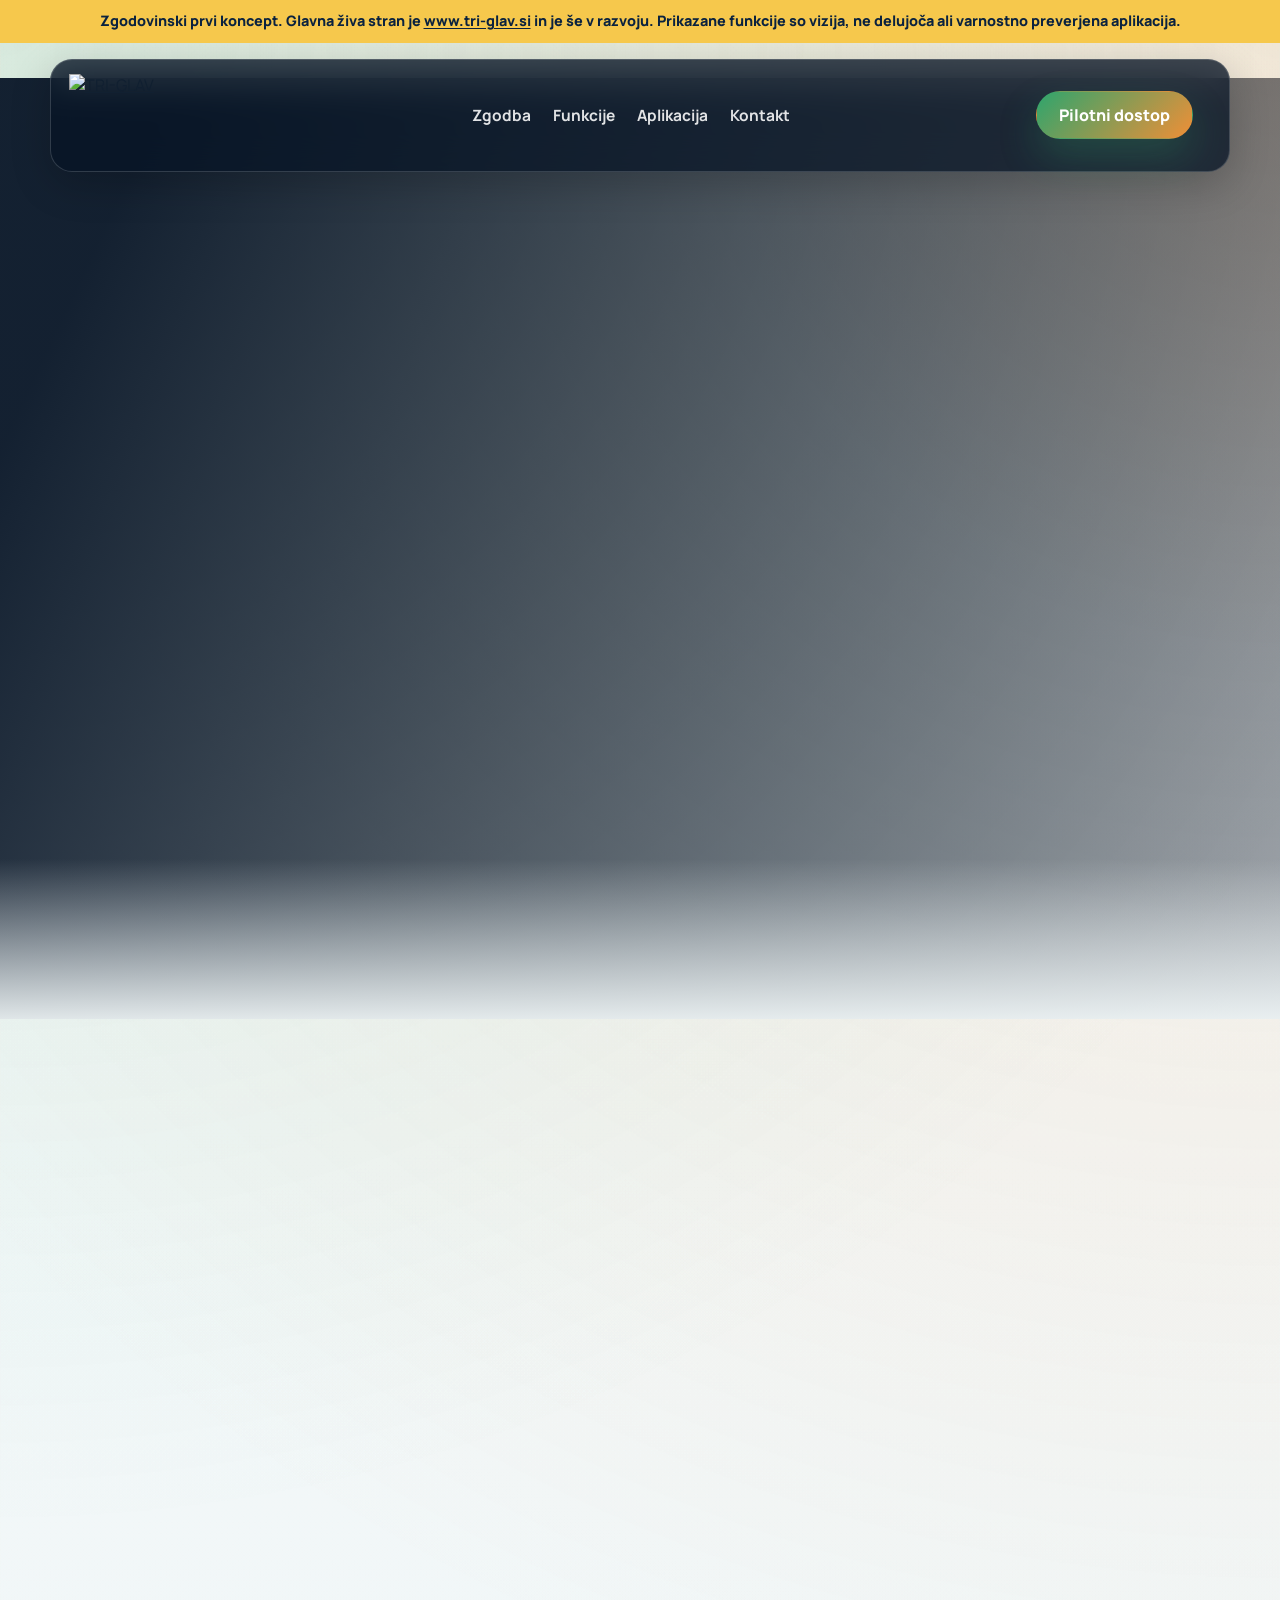
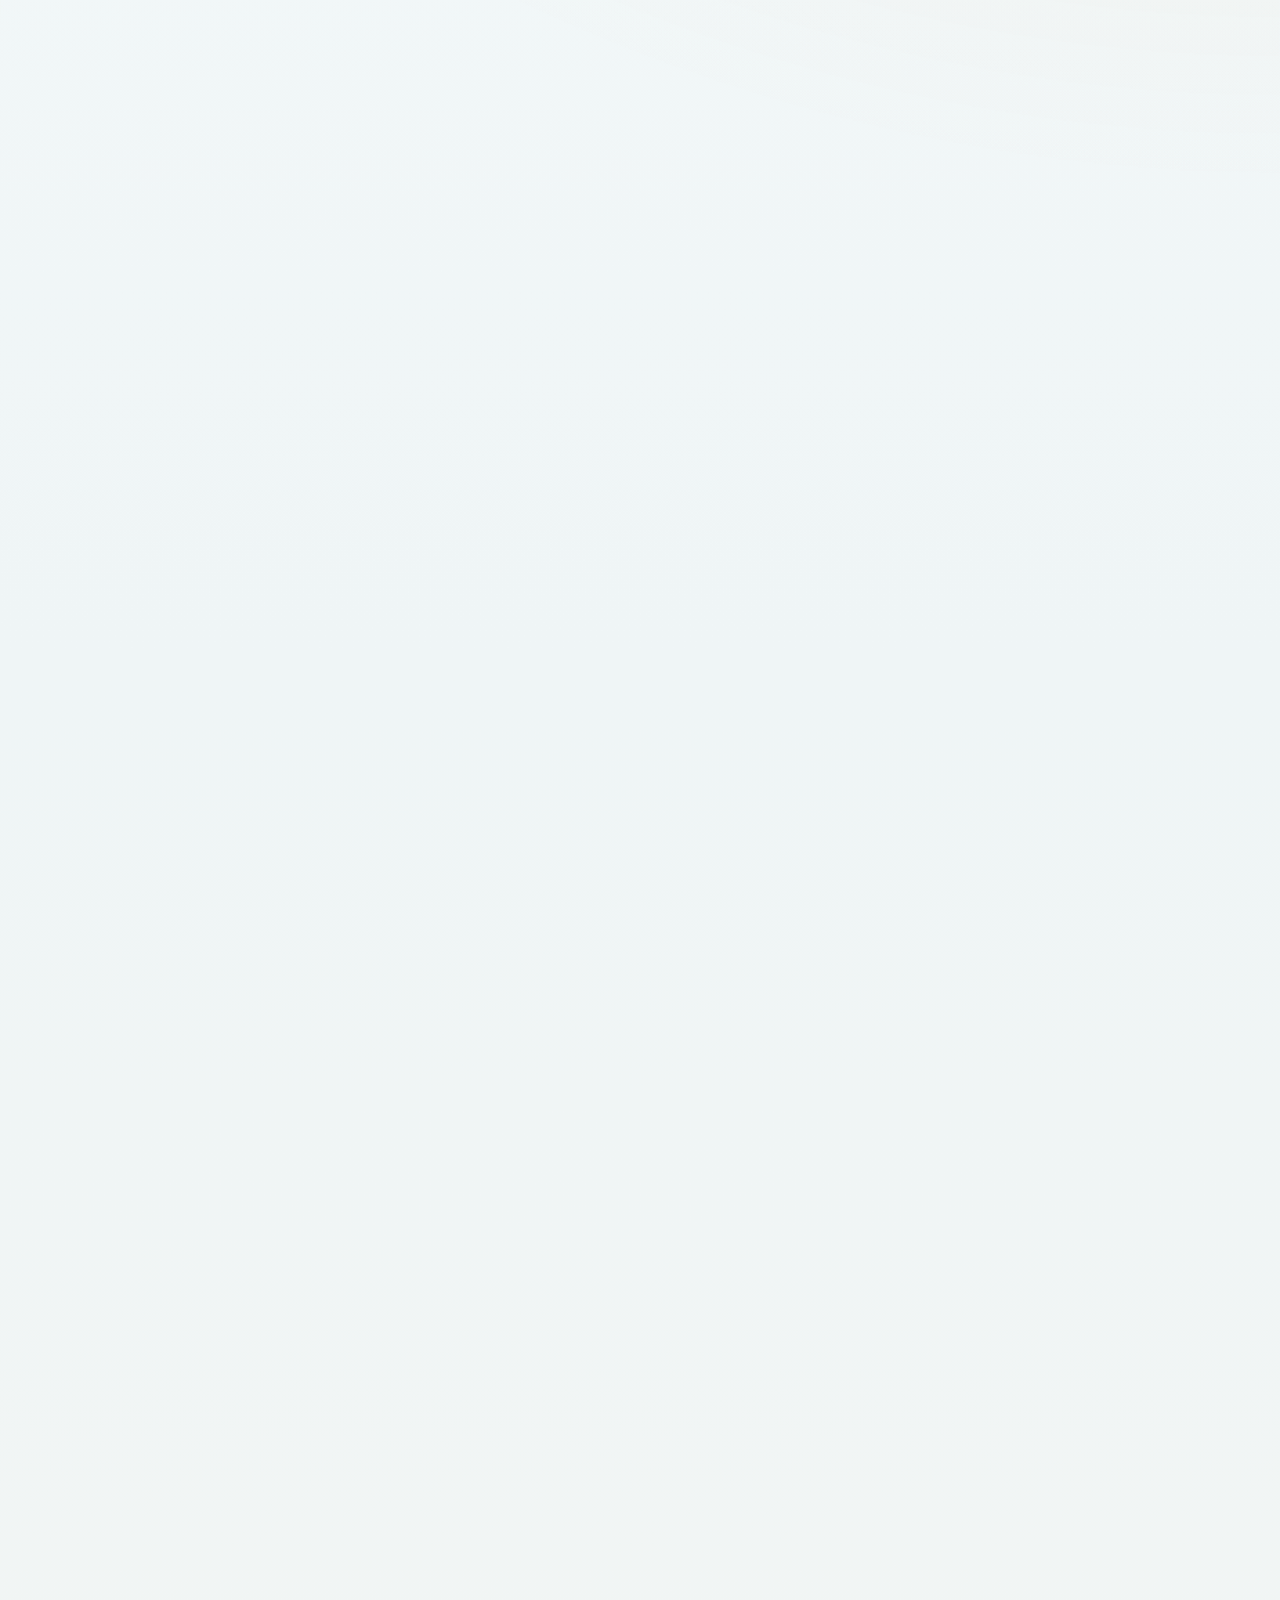
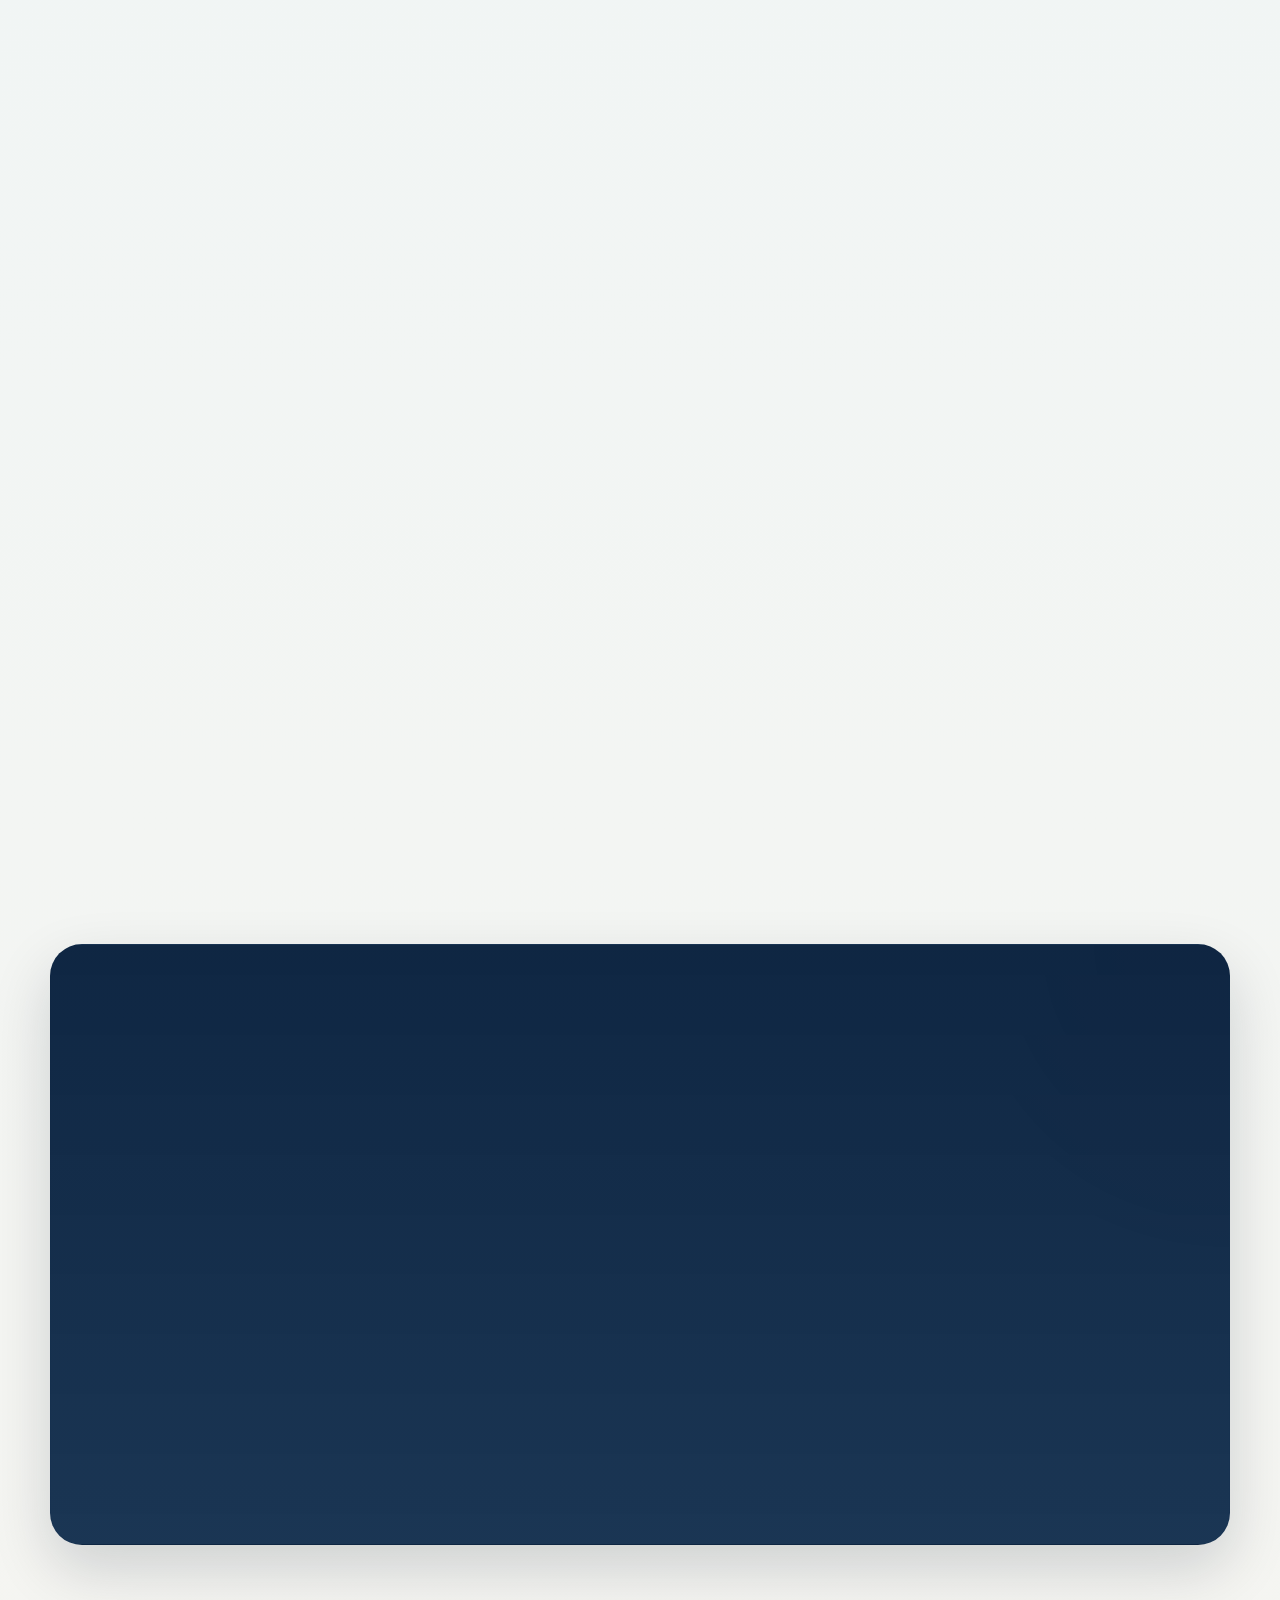
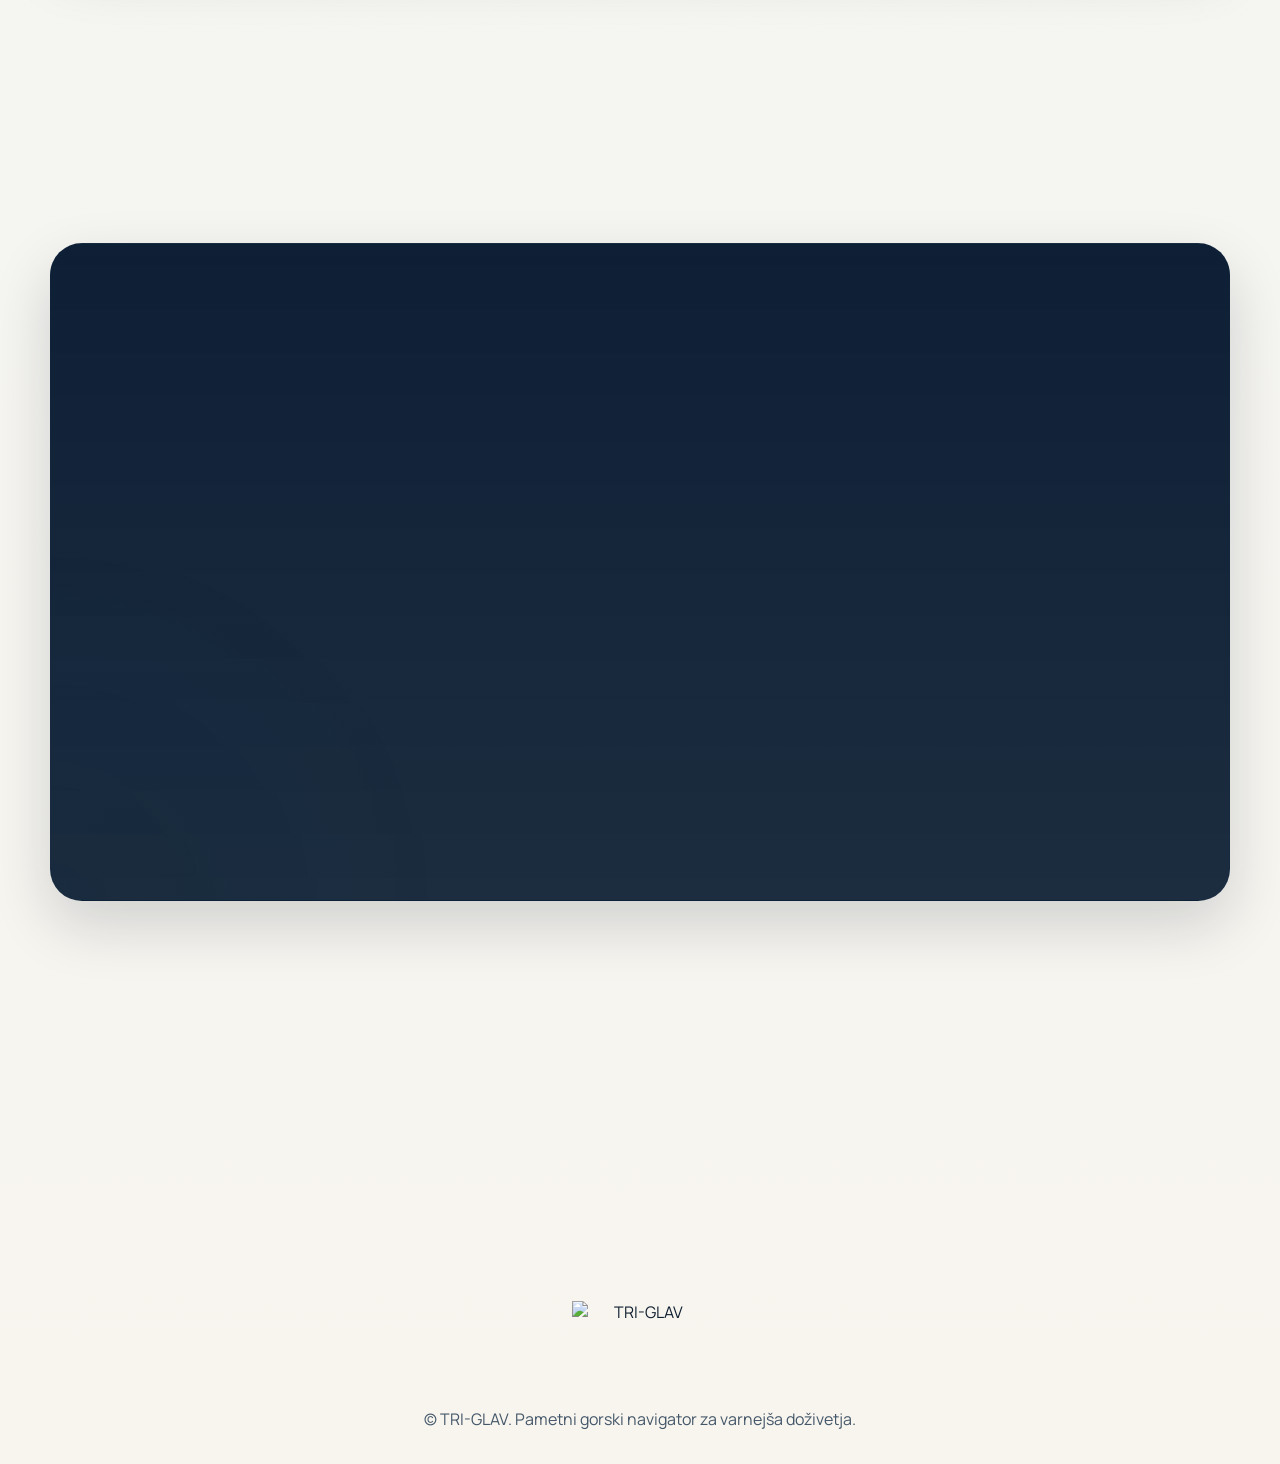
==== commit acac9cce: "seo: mark historical preview as non-canonical concept" ====
--- a/public_html-ready/index.html
+++ b/public_html-ready/index.html
@@ -2,407 +2,274 @@
 <html lang="sl">
 <head>
   <meta charset="utf-8">
+  <meta http-equiv="X-UA-Compatible" content="IE=edge">
   <meta name="viewport" content="width=device-width, initial-scale=1">
-  <title>TRI-GLAV | Projekt za varnejše poti v gorah</title>
-  <meta name="description" content="TRI-GLAV je projekt v razvoju za varnejše odločitve v slovenskih gorah. Spoznaj koncept in se prijavi za pilot.">
-  <meta name="robots" content="index, follow">
-  <link rel="canonical" href="https://www.tri-glav.si/">
-  <meta property="og:title" content="TRI-GLAV | Varno na poti. Varno domov.">
-  <meta property="og:description" content="Projekt v razvoju za jasnejše in varnejše odločitve v slovenskih gorah. Prijavi se za pilot.">
+  <title>TRI-GLAV | Prvi javni koncept</title>
+  <meta name="description" content="Prvi javni koncept TRI-GLAV. Glavna stran je www.tri-glav.si; aplikacija in varnostne funkcije so še v razvoju.">
+  <meta name="keywords" content="TRI-GLAV, tri-glav.si, gorski navigator, planinstvo, offline navigacija, vreme, varnost v gorah">
+  <meta name="author" content="TRI-GLAV">
+  <meta name="robots" content="noindex,follow">
+  <meta name="theme-color" content="#0a223f">
+  <link rel="canonical" href="https://tri-glav.si/">
+  <meta property="og:locale" content="sl_SI">
   <meta property="og:type" content="website">
-  <meta property="og:locale" content="sl_SI">
-  <meta property="og:url" content="https://www.tri-glav.si/">
-  <meta property="og:image" content="https://www.tri-glav.si/assets/brand/hero-story-bg.png">
+  <meta property="og:site_name" content="TRI-GLAV">
+  <meta property="og:title" content="TRI-GLAV | Prvi javni koncept">
+  <meta property="og:description" content="Zgodovinski prvi koncept. Glavna stran je www.tri-glav.si; funkcije so še v razvoju.">
+  <meta property="og:url" content="https://tri-glav.si/">
+  <meta property="og:image" content="https://tri-glav.si/assets/bottom-hero.png">
   <meta name="twitter:card" content="summary_large_image">
-  <meta name="twitter:title" content="TRI-GLAV | Varno na poti. Varno domov.">
-  <meta name="twitter:description" content="Spoznaj razvojni koncept TRI-GLAV in se prijavi za pilot.">
-  <meta name="twitter:image" content="https://www.tri-glav.si/assets/brand/hero-story-bg.png">
-  <link rel="preload" href="assets/brand/hero-story-bg.png" as="image" fetchpriority="high">
-  <link rel="icon" href="assets/icons/favicon.svg" type="image/svg+xml">
-  <link rel="icon" href="assets/icons/favicon.ico" sizes="any">
-  <link rel="icon" href="assets/icons/favicon-32.png" type="image/png" sizes="32x32">
-  <link rel="apple-touch-icon" href="assets/icons/apple-touch-icon.png" sizes="180x180">
-  <link rel="manifest" href="manifest.webmanifest">
+  <meta name="twitter:title" content="TRI-GLAV | Prvi javni koncept">
+  <meta name="twitter:description" content="Zgodovinski prvi koncept. Aplikacija in varnostne funkcije še niso operativne.">
+  <meta name="twitter:image" content="https://tri-glav.si/assets/bottom-hero.png">
+  <link rel="icon" href="assets/favicon.png" type="image/png">
   <link rel="preconnect" href="https://fonts.googleapis.com">
   <link rel="preconnect" href="https://fonts.gstatic.com" crossorigin>
-  <link href="https://fonts.googleapis.com/css2?family=Bebas+Neue&family=Inter:wght@400;500;600;700;800&display=swap" rel="stylesheet">
+  <link href="https://fonts.googleapis.com/css2?family=Manrope:wght@400;500;700;800&family=Fraunces:opsz,wght@9..144,600;9..144,700&display=swap" rel="stylesheet">
   <link rel="stylesheet" href="styles.css">
-  <meta name="theme-color" content="#1c2430">
 </head>
 <body>
-  <header class="site-header">
-    <div class="wrap header-inner">
-      <a href="#domov" class="brand" aria-label="TRI-GLAV — na začetek strani">
-        <img src="assets/brand/logo-triglav-iconmark.svg" alt="" width="44" height="44" class="brand-icon">
-        <span class="brand-name">TRI-GLAV</span>
+  <a class="skip-link" href="#main">Preskoči na vsebino</a>
+
+  <aside class="project-status-banner" aria-label="Status projekta">
+    Zgodovinski prvi koncept. Glavna živa stran je <a href="https://www.tri-glav.si/">www.tri-glav.si</a> in je še v razvoju. Prikazane funkcije so vizija, ne delujoča ali varnostno preverjena aplikacija.
+  </aside>
+
+  <header class="site-header" id="home">
+    <div class="header-shell">
+      <a href="#home" class="brand" aria-label="TRI-GLAV domov">
+        <img src="assets/logo-header.png" alt="TRI-GLAV" width="336" height="179" loading="eager" decoding="async">
       </a>
+
       <button class="menu-toggle" type="button" aria-expanded="false" aria-controls="site-nav" aria-label="Odpri meni">
-        <span></span><span></span><span></span>
+        <span></span>
+        <span></span>
       </button>
+
       <nav class="site-nav" id="site-nav" aria-label="Glavna navigacija">
-        <a href="#domov" data-nav-link="domov">Projekt</a>
-        <a href="#zgodba" data-nav-link="zgodba">Zgodba</a>
-        <a href="#kako" data-nav-link="kako">Razvojna vizija</a>
-        <a href="#vprasanja" data-nav-link="vprasanja">FAQ</a>
-        <a href="#kontakt" data-nav-link="kontakt">Kontakt</a>
-        <a href="#pilot" data-nav-link="pilot">Pilot</a>
+        <a href="#zgodba">Zgodba</a>
+        <a href="#funkcije">Funkcije</a>
+        <a href="#aplikacija">Aplikacija</a>
+        <a href="#kontakt">Kontakt</a>
       </nav>
-      <a class="btn btn-primary header-cta" href="#pilot">Prijavi se za pilot</a>
+
+      <a class="header-cta" href="#kontakt">Pilotni dostop</a>
     </div>
   </header>
 
   <main id="main">
-    <section class="hero" id="domov">
-      <div class="hero-media" aria-hidden="true">
-        <img src="assets/brand/hero-story-bg.png" alt="" class="hero-bg" width="1920" height="1080" decoding="async">
-        <div class="hero-overlay"></div>
-      </div>
-      <div class="wrap hero-grid">
-        <div class="hero-copy reveal">
-          <p class="eyebrow">Projekt v razvoju · Pilot Slovenija</p>
-          <h1 class="hero-title">
-            Varno na poti.<br>
-            <span class="text-accent">Varno domov.</span>
-          </h1>
-          <p class="hero-lead">TRI-GLAV je v fazi koncepta in uporabniškega prototipa.</p>
-          <p class="prose prose-light">Raziskujemo, kako bi lahko offline zasnova, lokalno znanje, opozorila in jasen varnostni tok pomagali pri boljših odločitvah v slovenskih gorah.</p>
-          <div class="hero-status" role="note">
-            <strong>Pomembno:</strong> TRI-GLAV še ni aplikacija za uporabo v sili in trenutno ni povezan s sistemom 112.
-          </div>
+    <section class="hero">
+      <div class="hero-backdrop" aria-hidden="true"></div>
+      <div class="hero-grid">
+        <div class="hero-copy reveal" data-delay="0">
+          <p class="eyebrow">TRI-GLAV</p>
+          <h1>Varno na poti. Varno domov.</h1>
+          <p class="hero-lead">Pametni gorski navigator, ki združi offline navigacijo, lokalno znanje, vremenska opozorila in SOS pomoč, ko je v gorah pomembna prava informacija.</p>
           <div class="hero-actions">
-            <a class="btn btn-primary btn-lg" href="#pilot">Prijavi se za pilot</a>
-            <a class="btn btn-outline-light btn-lg" href="#zgodba">Spoznaj zgodbo</a>
-          </div>
-        </div>
-        <div class="hero-visual reveal">
-          <figure class="hero-concept">
-            <img src="assets/story-02-google-maps.png" alt="Koncept prikaza poti v prihodnji aplikaciji TRI-GLAV" width="600" height="800" class="hero-phone-img" loading="eager" fetchpriority="high" decoding="async">
-            <figcaption>Koncept uporabniškega vmesnika · ni končna aplikacija</figcaption>
-          </figure>
-        </div>
-      </div>
-    </section>
-
-    <section class="story-scroll" id="zgodba" aria-label="Zgodba TRI-GLAV">
-      <div class="wrap story-scroll__layout">
-        <aside class="story-scroll__rail" aria-label="Poglavja zgodbe">
-          <p class="eyebrow">Zgodba</p>
-          <h2 class="section-title">Tri poti,<br>ena ideja</h2>
-          <p class="story-scroll__intro">Scrollaj skozi šest trenutkov — od prve odločitve do aplikacije TRI-GLAV.</p>
-          <nav class="story-scroll__nav" id="story-nav">
-            <button type="button" class="story-scroll__link is-active" data-chapter="0"><span>01</span> Začetek pohoda</button>
-            <button type="button" class="story-scroll__link" data-chapter="1"><span>02</span> Napačna pot</button>
-            <button type="button" class="story-scroll__link" data-chapter="2"><span>03</span> Signal izgine</button>
-            <button type="button" class="story-scroll__link" data-chapter="3"><span>04</span> Opazimo težavo</button>
-            <button type="button" class="story-scroll__link" data-chapter="4"><span>05</span> Pravočasna pomoč</button>
-            <button type="button" class="story-scroll__link" data-chapter="5"><span>06</span> Ideja TRI-GLAV</button>
-          </nav>
-          <div class="story-scroll__progress" aria-hidden="true">
-            <div class="story-scroll__progress-bar" id="story-progress"></div>
-          </div>
-        </aside>
-
-        <div class="story-scroll__chapters" id="story-chapters">
-          <article class="story-chapter is-active" data-chapter="0" id="story-0">
-            <figure class="story-chapter__media">
-              <img src="assets/story-01-vrata.png" alt="Tri pohodniki na različnih poteh proti gori" width="800" height="1000" loading="eager" fetchpriority="high" decoding="async">
-            </figure>
-            <div class="story-chapter__body">
-              <p class="story-chapter__num">01 / 06</p>
-              <h3>Tri poti, ena gora</h3>
-              <p>Jože, Maria in Pierre se odpravijo vsak po svoji poti. Vsi ciljajo na isti vrh — a gora ne pozna načrtov na papirju.</p>
+            <a class="btn btn-primary" href="#aplikacija">Prenesi aplikacijo</a>
+            <a class="btn btn-secondary" href="#zgodba">Poglej zgodbo</a>
+          </div>
+          <ul class="hero-points">
+            <li>Offline poti in orientacija brez signala</li>
+            <li>Opozorila za nevarnosti in spremembe razmer</li>
+            <li>Skupnost planincev in lokalno preverjeno znanje</li>
+          </ul>
+        </div>
+
+        <div class="hero-visual reveal" data-delay="140">
+          <div class="hero-logo-card">
+            <img src="assets/logo-main.png" alt="TRI-GLAV znak" width="405" height="418" loading="eager" decoding="async">
+          </div>
+          <div class="hero-story-card">
+            <img src="assets/hero-story.jpg" alt="TRI-GLAV zgodba v gorah" width="1024" height="337" fetchpriority="high">
+            <div class="hero-story-overlay">
+              <strong>Jože. Maria. Pierre.</strong>
+              <span>Trije pogledi na isto pot. En cilj: varna vrnitev.</span>
             </div>
+          </div>
+        </div>
+      </div>
+    </section>
+
+    <section class="trust-strip reveal" data-delay="40">
+      <div>Offline navigacija</div>
+      <div>Vreme in opozorila</div>
+      <div>SOS pomoč</div>
+      <div>Lokalno znanje</div>
+    </section>
+
+    <section class="section intro" id="zgodba">
+      <div class="section-heading reveal" data-delay="0">
+        <p class="eyebrow">Zgodba TRI-GLAV</p>
+        <h2>Jože pozna pot. Maria ima internet. Pierre ima Google Maps.</h2>
+        <p>V gorah ne zmaga najhitrejša aplikacija, ampak najbolj zanesljiva informacija. TRI-GLAV poveže izkušnje domačinov, aktualne razmere in orodja, ki delujejo tudi brez mobilnega signala.</p>
+      </div>
+
+      <div class="story-showcase reveal" data-delay="40">
+        <div class="story-poster">
+          <img src="assets/story-full.jpg" alt="Celotna TRI-GLAV zgodba z Jožetom, Mario in Pierrom" width="1024" height="1536" loading="lazy" decoding="async">
+        </div>
+        <div class="story-summary">
+          <article>
+            <span>01</span>
+            <h3>Tri pogledi, ena prava odločitev</h3>
+            <p>Jože pozna teren, Maria zaupa internetu, Pierre navigaciji. TRI-GLAV vse tri poglede poveže v bolj zanesljivo planinsko izkušnjo.</p>
           </article>
-
-          <article class="story-chapter" data-chapter="1" id="story-1">
-            <figure class="story-chapter__media">
-              <img src="assets/story-03-prepad.png" alt="Pohodnik na nevarni bližnjici ob prepadu" width="800" height="1000" loading="lazy" decoding="async">
-            </figure>
-            <div class="story-chapter__body">
-              <p class="story-chapter__num">02 / 06</p>
-              <h3>Napačna bližnjica</h3>
-              <p>Maria izbere krajšo pot. Teren postane strm, kamen je moker. Navigacija kaže pot — a ne opozori na resnično nevarnost.</p>
+          <article>
+            <span>02</span>
+            <h3>Ko signal odpove, priprava ostane</h3>
+            <p>Offline poti, opozorila in lokalno znanje pomagajo ravno takrat, ko je v gorah najmanj prostora za napačen korak.</p>
+          </article>
+          <article>
+            <span>03</span>
+            <h3>Prava pot vodi varno domov</h3>
+            <p>TRI-GLAV ni le zemljevid. Je premišljen sopotnik za vreme, nevarnosti, skupnost in varnejše odločitve na poti.</p>
+          </article>
+        </div>
+      </div>
+    </section>
+
+    <section class="section statement reveal" data-delay="40">
+      <div class="statement-card">
+        <p class="eyebrow">Zakaj TRI-GLAV</p>
+        <h2>Gore niso ceste.</h2>
+        <p>Prava aplikacija za gore ne kaže le smeri. Razume razmere, teren in trenutek, ko potrebuješ pomoč ali boljšo odločitev.</p>
+      </div>
+    </section>
+
+    <section class="section features" id="funkcije">
+      <div class="section-heading reveal" data-delay="0">
+        <p class="eyebrow">Funkcije</p>
+        <h2>Vse, kar planinec potrebuje pred odhodom in med potjo.</h2>
+        <p>TRI-GLAV je zasnovan za teren, ne samo za zaslon. Vsaka funkcija podpira mirnejšo pripravo in samozavestnejšo odločitev v ključnem trenutku.</p>
+      </div>
+
+      <div class="feature-grid">
+        <article class="feature-card reveal" data-delay="40">
+          <div class="feature-icon">01</div>
+          <h3>Offline navigacija</h3>
+          <p>Zemljevidi in ključne poti ostanejo dosegljivi tudi brez podatkovne povezave.</p>
+        </article>
+        <article class="feature-card reveal" data-delay="80">
+          <div class="feature-icon">02</div>
+          <h3>Vreme v kontekstu poti</h3>
+          <p>Opozorila so vezana na razmere v gorah, ne le na splošno vremensko napoved.</p>
+        </article>
+        <article class="feature-card reveal" data-delay="120">
+          <div class="feature-icon">03</div>
+          <h3>Nevarnosti in zapore</h3>
+          <p>Plazovi, poškodovani odseki, požari in druga opozorila so jasno vidna še pred odhodom.</p>
+        </article>
+        <article class="feature-card reveal" data-delay="160">
+          <div class="feature-icon">04</div>
+          <h3>SOS pomoč</h3>
+          <p>Ko je pomembna hitrost, dostopaš do nujnih informacij in hitrih akcij z manj koraki.</p>
+        </article>
+        <article class="feature-card reveal" data-delay="200">
+          <div class="feature-icon">05</div>
+          <h3>Skupnost planincev</h3>
+          <p>Aktualne informacije s poti pridejo od ljudi, ki so tam danes, ne prejšnjo sezono.</p>
+        </article>
+        <article class="feature-card reveal" data-delay="240">
+          <div class="feature-icon">06</div>
+          <h3>Lokalno znanje</h3>
+          <p>Domače izkušnje dopolnijo digitalne podatke in pomagajo pri boljši presoji na terenu.</p>
+        </article>
+      </div>
+    </section>
+
+    <section class="section app-section" id="aplikacija">
+      <div class="app-shell">
+        <div class="app-copy reveal" data-delay="0">
+          <p class="eyebrow">Aplikacija</p>
+          <h2>Premium orodje za pametnejši korak v gore.</h2>
+          <p>TRI-GLAV nastaja kot mobilni sopotnik za planince, vodnike in obiskovalce gora, ki želijo zanesljivo pripravo, boljši pregled nad razmerami in enostaven dostop do pomoči.</p>
+
+          <div class="store-row">
+            <a class="store-badge google-play" href="#kontakt" aria-label="Prijavi zanimanje za Google Play">
+              <span>Kmalu na voljo</span>
+              <strong>Google Play</strong>
+            </a>
+            <a class="store-badge app-store" href="#kontakt" aria-label="Prijavi zanimanje za App Store">
+              <span>Kmalu na voljo</span>
+              <strong>App Store</strong>
+            </a>
+          </div>
+
+          <div class="app-meta">
+            <div>
+              <strong>Pilotni dostop</strong>
+              <span>Za prve testne uporabnike in partnerje.</span>
             </div>
-          </article>
-
-          <article class="story-chapter" data-chapter="2" id="story-2">
-            <figure class="story-chapter__media">
-              <img src="assets/story-04-no-signal.png" alt="Telefon brez signala v megleni gori" width="800" height="1000" loading="lazy" decoding="async">
-            </figure>
-            <div class="story-chapter__body">
-              <p class="story-chapter__num">03 / 06</p>
-              <h3>Signal izgine</h3>
-              <p>Omrežje odpove. Klic na pomoč ni več mogoč. Lokacija se ne posodablja. V gori, kjer šteje vsaka minuta, je to resna težava.</p>
+            <div>
+              <strong>QR povezava</strong>
+              <span>Skeniraj in odpri tri-glav.si na telefonu.</span>
             </div>
-          </article>
-
-          <article class="story-chapter" data-chapter="3" id="story-3">
-            <figure class="story-chapter__media">
-              <img src="assets/story-05-joze-opazi.png" alt="Izkušen pohodnik opazuje pot iz daljave" width="800" height="1000" loading="lazy" decoding="async">
-            </figure>
-            <div class="story-chapter__body">
-              <p class="story-chapter__num">04 / 06</p>
-              <h3>Opazimo težavo</h3>
-              <p>Jože vidi, da Maria ni na načrtovani poti. Brez zanesljive povezave je težko vedeti, ali je varna — ali potrebuje pomoč.</p>
-            </div>
-          </article>
-
-          <article class="story-chapter" data-chapter="4" id="story-4">
-            <figure class="story-chapter__media">
-              <img src="assets/story-06-resitev.png" alt="Pomoč na strmem terenu" width="800" height="1000" loading="lazy" decoding="async">
-            </figure>
-            <div class="story-chapter__body">
-              <p class="story-chapter__num">05 / 06</p>
-              <h3>Pravočasna pomoč</h3>
-              <p>Ekipa se najde. Pomoč pride pravočasno. A vprašanje ostane: kaj, če signal ne bi nikoli prišel nazaj?</p>
-            </div>
-          </article>
-
-          <article class="story-chapter" data-chapter="5" id="story-5">
-            <figure class="story-chapter__media">
-              <img src="assets/story-09-tri-glav.png" alt="Aplikacija TRI-GLAV na telefonu ob Aljaževem stolpu" width="800" height="1000" loading="lazy" decoding="async">
-            </figure>
-            <div class="story-chapter__body">
-              <p class="story-chapter__num">06 / 06</p>
-              <h3>Ideja TRI-GLAV</h3>
-              <p>Trije pohodniki, ena izkušnja — in ideja za aplikacijo, ki bi lahko povezala pot, lokacijo, opozorila in jasen varnostni tok.</p>
-              <a class="btn btn-primary" href="#kako">Spoznaj razvojno vizijo</a>
-            </div>
-          </article>
-        </div>
-      </div>
-    </section>
-
-    <section class="section section--intro">
-      <div class="wrap">
-        <blockquote class="intro-quote reveal">
-          <p>TRI-GLAV nastaja kot varnostno usmerjen gorski navigator. Najprej želimo z uporabniki preveriti ozek prototip za pripravo poti, offline uporabo in jasnejše odločitve na terenu.</p>
-        </blockquote>
-      </div>
-    </section>
-
-    <section class="section section--alt" id="kako">
-      <div class="wrap">
-        <header class="section-head reveal">
-          <p class="eyebrow">Razvojna vizija</p>
-          <h2 class="section-title">Funkcije, ki jih želimo preveriti na terenu</h2>
-          <p class="section-lead">Spodnji prikazi so koncepti, ne dokaz že delujoče aplikacije. Vsako funkcijo bomo označili kot pripravljeno šele po tehničnem in terenskem preverjanju.</p>
-        </header>
-
-        <div class="features-grid reveal">
-          <article class="feature-card">
-            <div class="feature-card__icon"><img src="assets/icons/feature-sos.svg" alt="" width="32" height="32"></div>
-            <h3>Jasen varnostni tok</h3>
-            <p>Cilj: z manj koraki prikazati nujne informacije in možnost klica 112, kadar je povezava na voljo.</p>
-          </article>
-          <article class="feature-card">
-            <div class="feature-card__icon"><img src="assets/icons/feature-location.svg" alt="" width="32" height="32"></div>
-            <h3>Lokacija in pot</h3>
-            <p>Cilj: preveriti varen in zaseben način deljenja lokacije z izbranimi bližnjimi ali člani ekipe.</p>
-          </article>
-          <article class="feature-card">
-            <div class="feature-card__icon"><img src="assets/icons/feature-offline.svg" alt="" width="32" height="32"></div>
-            <h3>Offline zasnova</h3>
-            <p>Cilj: ključne podatke in pripravljeno pot ohraniti dostopne brez podatkovne povezave. Offline način sam ne more poslati alarma.</p>
-          </article>
-          <article class="feature-card">
-            <div class="feature-card__icon"><img src="assets/icons/feature-community.svg" alt="" width="32" height="32"></div>
-            <h3>Učenje iz poti</h3>
-            <p>Cilj: z dovoljenjem uporabnika shraniti poti in opažanja, ki pomagajo pri prihodnji pripravi.</p>
-          </article>
-        </div>
-
-        <div class="app-showcase reveal">
-          <article class="app-screen">
-            <figure class="app-screen__device">
-              <img src="assets/story-09-tri-glav.png" alt="Glavni zaslon TRI-GLAV z gumbi SOS, offline map in opozorili">
-            </figure>
-            <div class="app-screen__body">
-              <p class="app-screen__tag">01 · Koncept glavnega zaslona</p>
-              <h3>Jasno v ključnem trenutku</h3>
-              <p>Razvojni cilj je prikazati najpomembnejše možnosti brez iskanja po zapletenih menijih.</p>
-              <ul class="app-screen__list">
-                <li><strong>Klic 112</strong> — jasna uradna pot za nujno pomoč</li>
-                <li><strong>Offline priprava</strong> — lokalno shranjeni podatki brez omrežja</li>
-                <li><strong>Opozorila</strong> — cilj za kasnejše preverjanje z viri</li>
-                <li><strong>Deljenje lokacije</strong> — samo z izrecnim dovoljenjem</li>
-              </ul>
-            </div>
-          </article>
-
-          <article class="app-screen app-screen--reverse">
-            <figure class="app-screen__device">
-              <img src="assets/story-02-google-maps.png" alt="Zaslon z zemljevidom in označeno modro potjo">
-            </figure>
-            <div class="app-screen__body">
-              <p class="app-screen__tag">02 · Koncept poti in navigacije</p>
-              <h3>Pripravljena pot na zemljevidu</h3>
-              <p>Prototip bo preveril, kako jasno prikazati načrtovano pot, trenutno pozicijo in omejitve podatkov.</p>
-              <ul class="app-screen__list">
-                <li><strong>Linija poti</strong> — koncept jasne orientacije</li>
-                <li><strong>Lokacija</strong> — odvisna od GPS in dovoljenja naprave</li>
-                <li><strong>Podatki o poteh</strong> — vir in svežina morata biti vidna</li>
-              </ul>
-            </div>
-          </article>
-
-          <article class="app-screen">
-            <figure class="app-screen__device">
-              <img src="assets/story-04-no-signal.png" alt="Opozorilo na telefonu, da signal izgine">
-            </figure>
-            <div class="app-screen__body">
-              <p class="app-screen__tag">03 · Koncept opozoril</p>
-              <h3>Jasno pokaže, česa ne ve</h3>
-              <p>Cilj je uporabniku jasno povedati, kdaj povezave ni, kateri podatki so lokalni in kako sveži so.</p>
-              <ul class="app-screen__list">
-                <li><strong>Brez povezave</strong> — vidno stanje brez lažnega občutka varnosti</li>
-                <li><strong>Offline podatki</strong> — označen čas zadnje posodobitve</li>
-                <li><strong>Nujni primer</strong> — pokliči 112, če je klic mogoče vzpostaviti</li>
-              </ul>
-            </div>
-          </article>
-
-          <article class="app-screen app-screen--reverse">
-            <figure class="app-screen__device">
-              <img src="assets/story-07-sporazumevanje.png" alt="Pohodnica s telefonom med pogovorom z ekipo">
-            </figure>
-            <div class="app-screen__body">
-              <p class="app-screen__tag">04 · Koncept ekipe in poti</p>
-              <h3>Deljenje pod nadzorom uporabnika</h3>
-              <p>Raziskujemo, kako bi lahko uporabnik prostovoljno delil pot in lokacijo samo z izbranimi osebami.</p>
-              <ul class="app-screen__list">
-                <li><strong>Skupna pot</strong> — razvojni cilj za pilot</li>
-                <li><strong>Status povezave</strong> — jasno označena svežina podatkov</li>
-                <li><strong>Zasebnost</strong> — izrecna izbira prejemnikov in možnost preklica</li>
-              </ul>
-            </div>
-          </article>
-        </div>
-      </div>
-    </section>
-
-    <section class="section" id="varnost">
-      <div class="wrap">
-        <div class="split-block reveal">
-          <header class="section-head section-head--compact">
-            <p class="eyebrow">Nujna pomoč</p>
-            <h2 class="section-title">TRI-GLAV in 112</h2>
-          </header>
-          <div class="split-block__body">
-            <p class="prose"><strong>TRI-GLAV je projekt v razvoju, trenutno ni povezan s sistemom 112 in ne pošilja podatkov reševalcem.</strong></p>
-            <p class="prose">V nujnem primeru pokliči <strong>112</strong>, če je mogoče vzpostaviti klic prek kateregakoli razpoložljivega mobilnega omrežja. Brez povezave se alarm ali lokacija ne moreta poslati.</p>
-            <p class="prose">TRI-GLAV ne nadomešča uradne gorske opreme, znanja, načrtovanja poti ali navodil pristojnih služb.</p>
-            <a class="text-link" href="#vprasanja">Preberi pogosta vprašanja →</a>
-          </div>
-        </div>
-      </div>
-    </section>
-
-    <section class="section" id="vprasanja">
-      <div class="wrap wrap--narrow">
-        <header class="section-head reveal">
-          <p class="eyebrow">Pomoč</p>
-          <h2 class="section-title">Pogosta vprašanja</h2>
-        </header>
-        <div class="faq reveal">
-          <details class="faq__item">
-            <summary>Zakaj bi moral imeti TRI-GLAV?</summary>
-            <p>TRI-GLAV želi povezati pripravo poti, offline zasnovo, lokalno znanje in jasne varnostne informacije. Trenutno je koncept in uporabniški prototip.</p>
-          </details>
-          <details class="faq__item">
-            <summary>Ali deluje brez signala?</summary>
-            <p>To je razvojni cilj, ki še ni verificiran. Lokalno shranjeni podatki bi lahko bili dostopni brez podatkovne povezave, pošiljanje alarma ali lokacije pa brez omrežja ni mogoče.</p>
-          </details>
-          <details class="faq__item">
-            <summary>Kako se prijavim v pilot?</summary>
-            <p>Izpolni obrazec v sekciji Kontakt. Obrazec pripravi e-pošto v tvojem odjemalcu; sporočilo pošlješ šele, ko tam izbereš »Pošlji«.</p>
-          </details>
-          <details class="faq__item">
-            <summary>Kdo vidi mojo lokacijo?</summary>
-            <p>Deljenje lokacije je šele razvojni cilj. Pred pilotom bomo določili izrecna dovoljenja, omejen čas deljenja, prejemnike in možnost takojšnjega preklica.</p>
-          </details>
-        </div>
-      </div>
-    </section>
-
-    <section class="section section--cta" id="pilot">
-      <div class="wrap">
-        <div class="cta-box reveal">
-          <h2 class="section-title section-title--light">Pomagaj preveriti TRI-GLAV na pravi poti</h2>
-          <p class="section-lead section-lead--light">Prijavi zanimanje za prihodnji pilot. Prijava ne pomeni, da je aplikacija že pripravljena ali da boš izbran v testno skupino.</p>
-          <div class="store-badges">
-            <span>Zdaj · koncept in uporabniški prototip</span>
-            <span>Naslednji cilj · omejen terenski MVP</span>
-          </div>
-          <a class="btn btn-white btn-lg" href="#kontakt" data-form-intent="pilot">Prijavi se v pilot</a>
-        </div>
-      </div>
-    </section>
-
-    <section class="section" id="kontakt">
-      <div class="wrap">
-        <div class="contact-layout reveal">
-          <div class="contact-info">
-            <header class="section-head section-head--compact">
-              <p class="eyebrow">Piši nam</p>
-              <h2 class="section-title">Kontakt</h2>
-            </header>
-            <p class="prose">Vprašanja, pilot ali sodelovanje.</p>
-            <a class="contact-email" href="mailto:info@tri-glav.si">info@tri-glav.si</a>
-            <p class="contact-emergency">Nujni primer: <a href="tel:112"><strong>112</strong></a></p>
-          </div>
-          <form class="contact-form" id="contact-form" action="mailto:info@tri-glav.si" method="post" enctype="text/plain">
-            <input type="hidden" name="intent" id="form-intent" value="pilot">
-            <label><span>Ime</span><input type="text" name="name" required autocomplete="name"></label>
-            <label><span>E-pošta</span><input type="email" name="email" required autocomplete="email"></label>
-            <label><span>Sporočilo</span><textarea name="message" id="form-message" rows="4" required></textarea></label>
-            <label class="consent-row">
-              <input type="checkbox" name="privacy" value="strinjam-se" required>
-              <span>Razumem, da obrazec pripravi e-pošto z vpisanimi podatki. Pred pošiljanjem jo lahko pregledam v svojem e-poštnem odjemalcu. Prebral sem <a href="zasebnost.html">obvestilo o zasebnosti</a>.</span>
-            </label>
-            <button class="btn btn-primary" type="submit">Pripravi e-pošto</button>
-            <p class="form-note" id="form-status" aria-live="polite">Sporočilo se ne pošlje samodejno. Po pripravi ga potrdiš v svojem e-poštnem odjemalcu.</p>
-            <p class="form-fallback">Če se odjemalec ne odpre, piši neposredno na <a href="mailto:info@tri-glav.si">info@tri-glav.si</a>.</p>
-          </form>
-        </div>
-        <div class="join-cards reveal" id="sodeluj">
-          <a href="#kontakt" data-form-intent="ekipa"><strong>Ekipa</strong><span>Iščemo 2 razvijalca</span></a>
-          <a href="#kontakt" data-form-intent="podpora"><strong>Podpora</strong><span>Podpri projekt</span></a>
-        </div>
-      </div>
+          </div>
+        </div>
+
+        <div class="app-visual reveal" data-delay="120">
+          <div class="phone-frame">
+            <img src="assets/splash-screen.png" alt="TRI-GLAV mobilna aplikacija" width="207" height="359" loading="lazy" decoding="async">
+          </div>
+          <a class="qr-card" href="https://tri-glav.si/" target="_blank" rel="noopener">
+            <img src="assets/qr-placeholder.png" alt="QR za tri-glav.si" width="360" height="360" loading="lazy" decoding="async">
+            <span>Odpri tri-glav.si</span>
+          </a>
+        </div>
+      </div>
+    </section>
+
+    <section class="section panorama reveal" data-delay="60">
+      <img src="assets/bottom-hero.png" alt="Pogled na vrhove in Aljažev stolp" width="654" height="204" loading="lazy" decoding="async">
+    </section>
+
+    <section class="section contact-section" id="kontakt">
+      <div class="contact-copy reveal" data-delay="0">
+        <p class="eyebrow">Kontakt</p>
+        <h2>Želiš testirati TRI-GLAV ali sodelovati pri pilotu?</h2>
+        <p>Izpolni obrazec in pripravili bomo povratni kontakt. Ker je stran statična, obrazec odpre pripravljeno e-pošto v tvojem privzetem odjemalcu, zato deluje tudi brez strežniškega backend-a.</p>
+        <div class="contact-points">
+          <div>Za planince, društva in turistične partnerje</div>
+          <div>Primerno za objavo neposredno v public_html</div>
+          <div>Preprost prehod na zunanji form servis kasneje</div>
+        </div>
+      </div>
+
+      <form class="contact-form reveal" data-delay="120" id="contact-form" novalidate>
+        <label>
+          <span>Ime in priimek</span>
+          <input type="text" name="name" placeholder="Tvoje ime" required>
+        </label>
+        <label>
+          <span>E-pošta</span>
+          <input type="email" name="email" placeholder="ime@primer.si" required>
+        </label>
+        <label>
+          <span>Telefon ali organizacija</span>
+          <input type="text" name="context" placeholder="Po želji">
+        </label>
+        <label>
+          <span>Sporočilo</span>
+          <textarea name="message" rows="5" placeholder="Na kratko opiši zanimanje za TRI-GLAV." required></textarea>
+        </label>
+        <button class="btn btn-primary" type="submit">Pošlji zanimanje</button>
+        <p class="form-note" id="form-status" aria-live="polite">Ob oddaji se odpre pripravljen e-mail za info@tri-glav.si.</p>
+      </form>
+    </section>
+
+    <section class="section closing reveal" data-delay="40">
+      <p class="eyebrow">TRI-GLAV</p>
+      <h2>V gorah ni pomembno, kateri jezik govoriš.</h2>
+      <p>Pomembno je, da se vsi varno vrnemo domov.</p>
     </section>
   </main>
 
   <footer class="site-footer">
-    <div class="wrap footer-grid">
-      <div>
-        <p class="footer-label">Partnerji</p>
-        <p>Projekt v okviru <strong>EGR Community</strong></p>
-        <p class="footer-accent">EXPLORE. GROW. RISE.</p>
-      </div>
-      <div>
-        <p class="footer-label">Kontakt</p>
-        <a href="mailto:info@tri-glav.si">info@tri-glav.si</a>
-        <p>TRI-GLAV · Slovenija</p>
-        <a href="zasebnost.html">Zasebnost</a>
-        <a href="pogoji-uporabe.html">Pogoji uporabe</a>
-      </div>
-      <div>
-        <p class="footer-label">Navigacija</p>
-        <nav class="footer-nav" aria-label="Navigacija v nogi strani">
-          <a href="#domov">Projekt</a>
-          <a href="#zgodba">Zgodba</a>
-          <a href="#kako">Razvojna vizija</a>
-          <a href="#varnost">Varnost in 112</a>
-          <a href="#vprasanja">FAQ</a>
-          <a href="#kontakt">Kontakt</a>
-          <a href="#pilot">Pilot</a>
-        </nav>
-      </div>
-    </div>
-    <p class="footer-copy">© TRI-GLAV · Varno na poti. Varno domov.</p>
+    <img src="assets/logo-footer-mono.png" alt="TRI-GLAV" width="274" height="194" loading="lazy" decoding="async">
+    <p>© TRI-GLAV. Pametni gorski navigator za varnejša doživetja.</p>
   </footer>
 
-  <script src="script.js" defer></script>
+  <script src="script.js"></script>
 </body>
 </html>
--- a/public_html-ready/styles.css
+++ b/public_html-ready/styles.css
@@ -1,1230 +1,1052 @@
-/* TRI-GLAV — editorial layout, aligned grid */
-
 :root {
-  --header-h: 72px;
-  --font-display: "Bebas Neue", sans-serif;
-  --font-body: "Inter", system-ui, sans-serif;
-  --max: 1140px;
-  --narrow: 720px;
-  --pad: clamp(1.25rem, 4vw, 2rem);
-  --section-y: clamp(4rem, 8vw, 6rem);
-  --color-bg: #ffffff;
-  --color-bg-alt: #f6f7f9;
-  --color-dark: #1c2430;
-  --color-text: #2b2f36;
-  --color-muted: #5c6573;
-  --color-accent: #e85d04;
-  --color-accent-hover: #c74e00;
-  --color-red: #d71920;
-  --color-border: #dfe3ea;
-  --radius: 10px;
-  --shadow: 0 8px 32px rgba(28, 36, 48, 0.1);
-  --ease: cubic-bezier(0.22, 1, 0.36, 1);
-}
-
-*, *::before, *::after { box-sizing: border-box; }
+  --navy-950: #071426;
+  --navy-900: #0a223f;
+  --navy-800: #13365c;
+  --green-500: #2ea56d;
+  --green-400: #46c587;
+  --orange-500: #ef8f37;
+  --orange-300: #f8bb7b;
+  --sand-100: #f6f1e7;
+  --mist-100: #eef5f4;
+  --ink-900: #112031;
+  --ink-700: #445769;
+  --line: rgba(12, 40, 72, 0.12);
+  --card: rgba(255, 255, 255, 0.78);
+  --shadow-lg: 0 24px 60px rgba(7, 20, 38, 0.16);
+  --shadow-md: 0 14px 34px rgba(7, 20, 38, 0.12);
+  --radius-xl: 32px;
+  --radius-lg: 24px;
+  --radius-md: 18px;
+  --container: min(1180px, calc(100% - 32px));
+}
+
+* {
+  box-sizing: border-box;
+}
 
 html {
   scroll-behavior: smooth;
-  scroll-padding-top: calc(var(--header-h) + 20px);
+}
+
+body.has-js {
+  scroll-padding-top: 112px;
 }
 
 body {
   margin: 0;
-  font-family: var(--font-body);
-  font-size: 1rem;
-  line-height: 1.6;
-  color: var(--color-text);
-  background: var(--color-bg);
-  -webkit-font-smoothing: antialiased;
-}
-
-img { max-width: 100%; height: auto; display: block; }
-a { color: inherit; text-decoration: none; }
-button, input, textarea { font: inherit; }
-
-/* ── Layout ── */
-.wrap {
-  width: 100%;
-  max-width: var(--max);
-  margin-inline: auto;
-  padding-inline: var(--pad);
-}
-
-.wrap--narrow { max-width: var(--narrow); }
-
-/* ── Typography ── */
-.eyebrow {
-  margin: 0 0 0.75rem;
-  font-size: 0.75rem;
+  font-family: "Manrope", "Segoe UI", sans-serif;
+  color: var(--ink-900);
+  background:
+    radial-gradient(circle at top left, rgba(46, 165, 109, 0.16), transparent 24%),
+    radial-gradient(circle at top right, rgba(239, 143, 55, 0.18), transparent 28%),
+    linear-gradient(180deg, #f7fbfc 0%, #eff5f6 36%, #f8f5ef 100%);
+}
+
+body.menu-open {
+  overflow: hidden;
+}
+
+img {
+  display: block;
+  max-width: 100%;
+}
+
+a {
+  color: inherit;
+}
+
+.skip-link {
+  position: absolute;
+  left: 12px;
+  top: -48px;
+  z-index: 100;
+  padding: 10px 14px;
+  border-radius: 12px;
+  background: var(--navy-900);
+  color: #fff;
+  text-decoration: none;
+}
+
+.skip-link:focus {
+  top: 12px;
+}
+
+.site-header {
+  position: sticky;
+  top: 0;
+  z-index: 20;
+  padding: 16px 0 0;
+  transition: padding 0.25s ease;
+}
+
+.site-header.is-scrolled {
+  padding-top: 8px;
+}
+
+.header-shell {
+  width: var(--container);
+  margin: 0 auto;
+  display: grid;
+  grid-template-columns: auto 1fr auto auto;
+  align-items: center;
+  gap: 18px;
+  padding: 14px 18px;
+  border: 1px solid rgba(255, 255, 255, 0.16);
+  border-radius: 22px;
+  background: rgba(7, 20, 38, 0.76);
+  backdrop-filter: blur(18px);
+  box-shadow: 0 12px 40px rgba(0, 0, 0, 0.2);
+  transition: background-color 0.25s ease, box-shadow 0.25s ease, transform 0.25s ease;
+}
+
+.site-header.is-scrolled .header-shell {
+  background: rgba(7, 20, 38, 0.9);
+  box-shadow: 0 16px 42px rgba(7, 20, 38, 0.22);
+}
+
+.brand img {
+  width: 156px;
+  height: auto;
+}
+
+.site-nav {
+  justify-self: center;
+  display: flex;
+  gap: 22px;
+}
+
+.site-nav a,
+.header-cta,
+.btn,
+.store-badge,
+.contact-points div,
+.hero-points li {
+  transition: transform 0.25s ease, background-color 0.25s ease, border-color 0.25s ease, color 0.25s ease, box-shadow 0.25s ease;
+}
+
+.site-nav a {
+  color: rgba(255, 255, 255, 0.88);
+  text-decoration: none;
   font-weight: 700;
-  letter-spacing: 0.14em;
-  text-transform: uppercase;
-  color: var(--color-accent);
-}
-
-.section-title {
-  margin: 0 0 1rem;
-  font-family: var(--font-display);
-  font-size: clamp(2.25rem, 5vw, 3.5rem);
-  font-weight: 400;
-  line-height: 1;
-  letter-spacing: 0.03em;
-  text-transform: uppercase;
-  color: var(--color-dark);
-}
-
-.section-title--light { color: #fff; }
-
-.section-lead {
-  margin: 0;
-  max-width: 36rem;
-  font-size: 1.0625rem;
-  line-height: 1.65;
-  color: var(--color-muted);
-}
-
-.section-lead--light {
-  color: rgba(255, 255, 255, 0.9);
-  margin-inline: auto;
-}
-
-.prose {
-  margin: 0 0 1rem;
-  max-width: 36rem;
-  font-size: 1rem;
-  line-height: 1.7;
-  color: var(--color-muted);
-}
-
-.prose:last-child { margin-bottom: 0; }
-
-.prose-light { color: rgba(255, 255, 255, 0.85); }
-
-.prose strong { color: var(--color-red); font-weight: 700; }
-
-.text-accent { color: var(--color-accent); }
-
-.text-link {
-  display: inline-block;
-  margin-top: 0.5rem;
-  font-weight: 700;
-  color: var(--color-accent);
-}
-
-.text-link:hover { color: var(--color-accent-hover); }
-
-.section-head {
-  margin-bottom: 2.5rem;
-  max-width: 36rem;
-}
-
-.section-head--compact { margin-bottom: 0; }
-
-/* ── Header ── */
-.site-header {
-  position: fixed;
-  inset: 0 0 auto;
-  z-index: 100;
-  height: var(--header-h);
-  background: rgba(255, 255, 255, 0.94);
-  backdrop-filter: blur(10px);
-  border-bottom: 1px solid transparent;
-  transition: border-color 0.25s, box-shadow 0.25s;
-}
-
-.site-header.is-scrolled {
-  border-color: var(--color-border);
-  box-shadow: 0 1px 12px rgba(0, 0, 0, 0.05);
-}
-
-.header-inner {
-  height: 100%;
-  display: flex;
-  align-items: center;
-  gap: 1.5rem;
-}
-
-.brand {
-  display: flex;
-  align-items: center;
-  gap: 0.55rem;
-  flex-shrink: 0;
-}
-
-.brand-name {
-  font-family: var(--font-display);
-  font-size: 1.4rem;
-  letter-spacing: 0.06em;
-  color: var(--color-dark);
-  line-height: 1;
-}
-
-.site-nav {
-  display: flex;
-  align-items: center;
-  gap: 1.5rem;
-  margin-left: auto;
-}
-
-.site-nav a {
-  font-size: 0.875rem;
-  font-weight: 600;
-  color: var(--color-muted);
-  transition: color 0.2s;
+  font-size: 0.97rem;
 }
 
 .site-nav a:hover,
-.site-nav a.is-active { color: var(--color-dark); }
-
-.menu-toggle {
-  display: none;
-  flex-direction: column;
-  justify-content: center;
-  gap: 5px;
-  width: 40px;
-  height: 40px;
-  padding: 0;
-  margin-left: auto;
-  border: none;
-  background: none;
-  cursor: pointer;
-}
-
-.menu-toggle span {
-  display: block;
-  width: 22px;
-  height: 2px;
-  background: var(--color-dark);
-  border-radius: 2px;
-}
-
-/* ── Buttons ── */
+.site-nav a:focus-visible {
+  color: #fff;
+}
+
+.header-cta,
 .btn {
   display: inline-flex;
   align-items: center;
   justify-content: center;
-  padding: 0.7rem 1.4rem;
-  font-size: 0.875rem;
-  font-weight: 700;
-  border-radius: var(--radius);
-  border: 2px solid transparent;
+  min-height: 48px;
+  padding: 0 22px;
+  border-radius: 999px;
+  border: 1px solid transparent;
+  text-decoration: none;
+  font-weight: 800;
   cursor: pointer;
-  transition: background 0.2s, color 0.2s, border-color 0.2s, transform 0.2s;
-  white-space: nowrap;
-}
-
-.btn-lg { padding: 0.85rem 1.6rem; font-size: 0.9375rem; }
-
+}
+
+.header-cta,
 .btn-primary {
-  background: var(--color-accent);
+  background: linear-gradient(135deg, var(--green-500), var(--orange-500));
   color: #fff;
-  border-color: var(--color-accent);
-}
-
-.btn-primary:hover {
-  background: var(--color-accent-hover);
-  border-color: var(--color-accent-hover);
+  box-shadow: 0 18px 38px rgba(46, 165, 109, 0.26);
+}
+
+.header-cta:hover,
+.btn-primary:hover,
+.btn-primary:focus-visible {
   transform: translateY(-1px);
-}
-
-.btn-outline-light {
-  background: transparent;
+  box-shadow: 0 22px 44px rgba(46, 165, 109, 0.32);
+}
+
+.btn-secondary {
   color: #fff;
-  border-color: rgba(255, 255, 255, 0.55);
-}
-
-.btn-outline-light:hover {
-  background: rgba(255, 255, 255, 0.1);
-  border-color: #fff;
-}
-
-.btn-white {
+  border-color: rgba(255, 255, 255, 0.22);
+  background: rgba(255, 255, 255, 0.06);
+  backdrop-filter: blur(10px);
+}
+
+.btn-secondary:hover,
+.btn-secondary:focus-visible {
+  background: rgba(255, 255, 255, 0.12);
+}
+
+.menu-toggle {
+  display: none;
+  width: 50px;
+  height: 50px;
+  justify-content: center;
+  align-items: center;
+  gap: 6px;
+  flex-direction: column;
+  border: 1px solid rgba(255, 255, 255, 0.15);
+  border-radius: 16px;
+  background: rgba(255, 255, 255, 0.06);
+  cursor: pointer;
+}
+
+.menu-toggle span {
+  width: 18px;
+  height: 2px;
+  border-radius: 999px;
   background: #fff;
-  color: var(--color-accent);
-  border-color: #fff;
-}
-
-.btn-white:hover {
-  background: #f8f8f8;
-  transform: translateY(-1px);
-}
-
-/* ── Hero ── */
+}
+
 .hero {
   position: relative;
-  min-height: 100svh;
-  display: flex;
-  align-items: center;
-  padding-top: var(--header-h);
-}
-
-.hero-media {
+  margin-top: -94px;
+  padding: 160px 0 96px;
+  overflow: hidden;
+}
+
+.hero-backdrop {
   position: absolute;
   inset: 0;
-  z-index: 0;
-}
-
-.hero-bg {
+  background:
+    linear-gradient(115deg, rgba(7, 20, 38, 0.94) 12%, rgba(7, 20, 38, 0.7) 46%, rgba(10, 34, 63, 0.35) 100%),
+    radial-gradient(circle at right top, rgba(239, 143, 55, 0.22), transparent 36%),
+    url("assets/hero-story.jpg") center/cover no-repeat;
+  transform: scale(1.05);
+}
+
+.hero::after {
+  content: "";
+  position: absolute;
+  inset: auto 0 0;
+  height: 160px;
+  background: linear-gradient(180deg, rgba(239, 245, 246, 0) 0%, rgba(239, 245, 246, 0.92) 100%);
+}
+
+.hero-grid,
+.section,
+.trust-strip,
+.site-footer {
+  width: var(--container);
+  margin: 0 auto;
+  position: relative;
+  z-index: 1;
+}
+
+.hero-grid {
+  display: grid;
+  grid-template-columns: minmax(0, 1.1fr) minmax(300px, 0.9fr);
+  gap: 42px;
+  align-items: center;
+}
+
+.hero-copy {
+  color: #fff;
+}
+
+.eyebrow {
+  margin: 0 0 16px;
+  color: var(--green-400);
+  font-size: 0.82rem;
+  font-weight: 800;
+  letter-spacing: 0.18em;
+  text-transform: uppercase;
+}
+
+h1,
+h2,
+h3 {
+  margin: 0;
+  font-family: "Fraunces", Georgia, serif;
+  font-weight: 700;
+  letter-spacing: -0.02em;
+}
+
+h1 {
+  max-width: 10ch;
+  font-size: clamp(3.4rem, 8vw, 6.2rem);
+  line-height: 0.94;
+}
+
+h2 {
+  font-size: clamp(2.2rem, 5.2vw, 4.3rem);
+  line-height: 0.98;
+}
+
+h3 {
+  font-size: clamp(1.55rem, 2.8vw, 2.15rem);
+  line-height: 1.02;
+}
+
+.hero-lead,
+.section-heading p,
+.story-card p,
+.feature-card p,
+.statement-card p,
+.app-copy p,
+.contact-copy p,
+.closing p,
+.site-footer p,
+.form-note,
+.hero-story-overlay span,
+.app-meta span {
+  color: rgba(255, 255, 255, 0.88);
+}
+
+.hero-lead {
+  max-width: 640px;
+  margin: 22px 0 0;
+  font-size: clamp(1.05rem, 2vw, 1.3rem);
+  line-height: 1.7;
+}
+
+.hero-actions {
+  display: flex;
+  flex-wrap: wrap;
+  gap: 14px;
+  margin-top: 28px;
+}
+
+.hero-points {
+  display: grid;
+  gap: 10px;
+  padding: 0;
+  margin: 28px 0 0;
+  list-style: none;
+}
+
+.hero-points li {
+  width: fit-content;
+  max-width: 100%;
+  padding: 12px 16px;
+  border: 1px solid rgba(255, 255, 255, 0.14);
+  border-radius: 999px;
+  background: rgba(255, 255, 255, 0.08);
+  font-size: 0.96rem;
+}
+
+.hero-visual {
+  display: grid;
+  gap: 18px;
+}
+
+.hero-logo-card,
+.hero-story-card,
+.story-card,
+.feature-card,
+.statement-card,
+.app-shell,
+.contact-section,
+.panorama,
+.trust-strip,
+.qr-card,
+.phone-frame {
+  border: 1px solid var(--line);
+  border-radius: var(--radius-xl);
+  box-shadow: var(--shadow-lg);
+}
+
+.hero-logo-card {
+  width: min(320px, 78%);
+  margin-left: auto;
+  padding: 24px;
+  background: linear-gradient(180deg, rgba(255, 255, 255, 0.14), rgba(255, 255, 255, 0.06));
+  backdrop-filter: blur(14px);
+}
+
+.hero-logo-card img {
+  width: 100%;
+  height: auto;
+}
+
+.hero-story-card {
+  position: relative;
+  overflow: hidden;
+  background: rgba(255, 255, 255, 0.08);
+}
+
+.hero-story-card img {
+  width: 100%;
+  aspect-ratio: 1024 / 337;
+  object-fit: cover;
+}
+
+.hero-story-overlay {
+  position: absolute;
+  inset: auto 18px 18px;
+  display: grid;
+  gap: 4px;
+  padding: 14px 16px;
+  border-radius: 18px;
+  background: rgba(7, 20, 38, 0.7);
+  backdrop-filter: blur(12px);
+}
+
+.hero-story-overlay strong,
+.app-meta strong {
+  color: #fff;
+  font-size: 1rem;
+}
+
+.trust-strip {
+  display: grid;
+  grid-template-columns: repeat(4, 1fr);
+  gap: 16px;
+  padding: 16px 22px;
+  margin-top: -30px;
+  background: rgba(255, 255, 255, 0.74);
+  backdrop-filter: blur(12px);
+}
+
+.trust-strip div {
+  text-align: center;
+  font-weight: 800;
+  color: var(--navy-900);
+}
+
+.section {
+  padding: 92px 0 0;
+}
+
+#zgodba,
+#funkcije,
+#aplikacija,
+#kontakt,
+#home {
+  scroll-margin-top: 118px;
+}
+
+.section-heading {
+  max-width: 760px;
+}
+
+.section-heading p,
+.story-card p,
+.feature-card p,
+.statement-card p,
+.app-copy p,
+.contact-copy p,
+.contact-points div,
+.contact-form span,
+.form-note,
+.closing p {
+  color: var(--ink-700);
+}
+
+.section-heading p {
+  margin: 18px 0 0;
+  font-size: 1.08rem;
+  line-height: 1.8;
+}
+
+.intro .section-heading {
+  margin: 0 auto;
+  text-align: center;
+  padding: 36px;
+  border: 1px solid rgba(12, 40, 72, 0.1);
+  border-radius: 30px;
+  background:
+    linear-gradient(180deg, rgba(255, 255, 255, 0.74), rgba(255, 255, 255, 0.92)),
+    radial-gradient(circle at top left, rgba(46, 165, 109, 0.12), transparent 36%);
+  box-shadow: var(--shadow-md);
+}
+
+.story-showcase {
+  display: grid;
+  grid-template-columns: minmax(0, 1.1fr) minmax(280px, 0.65fr);
+  gap: 24px;
+  align-items: stretch;
+  margin-top: 34px;
+}
+
+.story-poster,
+.story-summary {
+  border: 1px solid var(--line);
+  border-radius: 32px;
+  box-shadow: var(--shadow-lg);
+}
+
+.story-poster {
+  overflow: hidden;
+  background: rgba(255, 255, 255, 0.72);
+}
+
+.story-poster img {
   width: 100%;
   height: 100%;
   object-fit: cover;
-  object-position: center 35%;
-}
-
-.hero-overlay {
-  position: absolute;
-  inset: 0;
-  background: linear-gradient(
-    100deg,
-    rgba(28, 36, 48, 0.94) 0%,
-    rgba(28, 36, 48, 0.82) 42%,
-    rgba(28, 36, 48, 0.45) 100%
-  );
-}
-
-.hero-grid {
+}
+
+.story-summary {
+  display: grid;
+  gap: 16px;
+  padding: 24px;
+  background:
+    linear-gradient(180deg, rgba(255, 255, 255, 0.82), rgba(255, 255, 255, 0.96)),
+    radial-gradient(circle at top left, rgba(46, 165, 109, 0.12), transparent 36%);
+  backdrop-filter: blur(10px);
+}
+
+.story-summary article {
   position: relative;
-  z-index: 1;
-  display: grid;
-  grid-template-columns: 1fr 1fr;
-  align-items: center;
-  gap: clamp(2rem, 5vw, 4rem);
-  padding-block: clamp(3rem, 8vw, 5rem);
-}
-
-.hero-copy { color: #fff; }
-
-.hero-title {
-  margin: 0 0 1rem;
-  font-family: var(--font-display);
-  font-size: clamp(2.75rem, 7vw, 4.75rem);
-  font-weight: 400;
-  line-height: 0.95;
-  letter-spacing: 0.03em;
-  text-transform: uppercase;
-}
-
-.hero-lead {
-  margin: 0 0 1rem;
-  font-size: 1.125rem;
-  font-weight: 700;
-}
-
-.hero-actions {
-  display: flex;
-  flex-wrap: wrap;
-  gap: 0.75rem;
-  margin-top: 1.75rem;
-}
-
-.hero-status {
-  max-width: 42rem;
-  margin-top: 1.25rem;
-  padding: 0.9rem 1rem;
-  border: 1px solid rgba(255, 255, 255, 0.24);
-  border-left: 4px solid var(--color-accent);
-  border-radius: 10px;
-  background: rgba(10, 18, 28, 0.48);
-  color: rgba(255, 255, 255, 0.9);
-  font-size: 0.9rem;
-  line-height: 1.55;
-}
-
-.hero-visual {
-  display: flex;
-  justify-content: center;
-  align-items: center;
-}
-
-.hero-phone-img {
-  width: min(260px, 100%);
+  padding: 18px 18px 18px 20px;
+  border: 1px solid rgba(12, 40, 72, 0.08);
   border-radius: 24px;
-  box-shadow: var(--shadow);
-}
-
-.hero-concept {
-  margin: 0;
-  text-align: center;
-}
-
-.hero-concept figcaption {
-  margin-top: 0.75rem;
-  color: rgba(255, 255, 255, 0.78);
-  font-size: 0.75rem;
-  font-weight: 600;
-  letter-spacing: 0.04em;
-}
-
-/* ── Sections ── */
-.section {
-  padding-block: var(--section-y);
-}
-
-.section--intro { padding-block: clamp(3rem, 6vw, 4.5rem); }
-
-.section--story-top {
-  padding-top: calc(var(--header-h) + clamp(2rem, 5vw, 3rem));
-}
-
-/* ── Story scroll ── */
-.story-scroll {
-  padding-top: calc(var(--header-h) + 1.5rem);
-  padding-bottom: var(--section-y);
-  background: var(--color-bg-alt);
-}
-
-.story-scroll__layout {
-  display: grid;
-  grid-template-columns: minmax(240px, 300px) 1fr;
-  gap: clamp(2rem, 4vw, 3.5rem);
-  align-items: start;
-}
-
-.story-scroll__rail {
-  position: sticky;
-  top: calc(var(--header-h) + 1.25rem);
-}
-
-.story-scroll__intro {
-  margin: 0 0 1.5rem;
-  font-size: 0.9375rem;
-  line-height: 1.6;
-  color: var(--color-muted);
-}
-
-.story-scroll__nav {
-  display: flex;
-  flex-direction: column;
-  gap: 0.35rem;
-  margin-bottom: 1.5rem;
-}
-
-.story-scroll__link {
-  display: flex;
-  align-items: center;
-  gap: 0.65rem;
-  width: 100%;
-  padding: 0.55rem 0.65rem;
-  border: none;
-  border-radius: 8px;
-  background: transparent;
-  font-family: inherit;
-  font-size: 0.875rem;
-  font-weight: 600;
-  text-align: left;
-  color: var(--color-muted);
-  cursor: pointer;
-  transition: background 0.2s, color 0.2s;
-}
-
-.story-scroll__link span {
-  flex-shrink: 0;
-  width: 1.75rem;
-  font-size: 0.75rem;
-  font-weight: 800;
-  letter-spacing: 0.04em;
-  color: var(--color-accent);
-  opacity: 0.55;
-}
-
-.story-scroll__link:hover {
   background: rgba(255, 255, 255, 0.7);
-  color: var(--color-dark);
-}
-
-.story-scroll__link.is-active {
-  background: #fff;
-  color: var(--color-dark);
-  box-shadow: 0 2px 12px rgba(28, 36, 48, 0.08);
-}
-
-.story-scroll__link.is-active span { opacity: 1; }
-
-.story-scroll__progress {
-  height: 4px;
-  border-radius: 999px;
-  background: var(--color-border);
-  overflow: hidden;
-}
-
-.story-scroll__progress-bar {
-  height: 100%;
-  width: 0%;
-  border-radius: inherit;
-  background: var(--color-accent);
-  transition: width 0.35s var(--ease);
-}
-
-.story-scroll__chapters {
-  display: flex;
-  flex-direction: column;
-  gap: clamp(3rem, 8vh, 5rem);
-}
-
-.story-chapter {
-  display: grid;
-  grid-template-columns: 1.1fr 1fr;
-  gap: clamp(1.25rem, 3vw, 2rem);
-  align-items: center;
-  min-height: min(85vh, 720px);
-  opacity: 0.35;
-  transform: translateY(24px);
-  transition: opacity 0.6s var(--ease), transform 0.6s var(--ease);
-}
-
-.story-chapter.is-active {
-  opacity: 1;
-  transform: none;
-}
-
-.story-chapter__media {
-  margin: 0;
-  border-radius: calc(var(--radius) + 4px);
-  overflow: hidden;
-  border: 1px solid var(--color-border);
-  box-shadow: var(--shadow);
-  background: #fff;
-}
-
-.story-chapter__media img {
-  width: 100%;
-  aspect-ratio: 4 / 5;
-  object-fit: cover;
-}
-
-.story-chapter__num {
-  margin: 0 0 0.5rem;
-  font-size: 0.75rem;
-  font-weight: 800;
-  letter-spacing: 0.12em;
-  text-transform: uppercase;
-  color: var(--color-accent);
-}
-
-.story-chapter__body h3 {
-  margin: 0 0 0.75rem;
-  font-family: var(--font-display);
-  font-size: clamp(1.75rem, 3vw, 2.25rem);
-  font-weight: 400;
-  letter-spacing: 0.03em;
-  text-transform: uppercase;
-  color: var(--color-dark);
-  line-height: 1;
-}
-
-.story-chapter__body p {
-  margin: 0 0 1.25rem;
-  max-width: 28rem;
-  font-size: 1rem;
-  line-height: 1.7;
-  color: var(--color-muted);
-}
-
-.story-chapter__body .btn { margin-top: 0.5rem; }
-
-.section--alt { background: var(--color-bg-alt); }
-
-.section--dark {
-  background: var(--color-dark);
-  color: #fff;
-  text-align: center;
-}
-
-.section--cta { padding-block: 0; }
-
-.intro-quote {
-  margin: 0;
-  padding: 0;
-  border: none;
-  text-align: center;
-}
-
-.intro-quote p {
-  margin: 0 auto;
-  max-width: 42rem;
-  font-size: clamp(1.125rem, 2.5vw, 1.375rem);
-  font-weight: 500;
-  line-height: 1.65;
-  color: var(--color-muted);
-}
-
-/* ── Features ── */
-.features-grid {
-  display: grid;
-  grid-template-columns: repeat(4, 1fr);
-  gap: 1rem;
-  margin-bottom: 3.5rem;
-}
-
-.feature-card {
-  background: #fff;
-  border: 1px solid var(--color-border);
-  border-radius: var(--radius);
-  padding: 1.5rem;
-}
-
-.feature-card__icon {
-  width: 48px;
-  height: 48px;
-  margin-bottom: 1rem;
-  border-radius: 50%;
-  background: rgba(232, 93, 4, 0.1);
-  display: flex;
-  align-items: center;
-  justify-content: center;
-}
-
-.feature-card h3 {
-  margin: 0 0 0.5rem;
-  font-size: 0.9375rem;
-  font-weight: 800;
-  color: var(--color-dark);
-}
-
-.feature-card p {
-  margin: 0;
-  font-size: 0.875rem;
-  line-height: 1.55;
-  color: var(--color-muted);
-}
-
-/* ── App showcase (phone screens) ── */
-.app-showcase {
-  display: flex;
-  flex-direction: column;
-  gap: clamp(3rem, 6vw, 4.5rem);
-  margin-top: 1rem;
-  padding-top: 2.5rem;
-  border-top: 1px solid var(--color-border);
-}
-
-.app-screen {
-  display: grid;
-  grid-template-columns: 1fr 1fr;
-  gap: clamp(2rem, 5vw, 3.5rem);
-  align-items: center;
-}
-
-.app-screen--reverse .app-screen__device { order: 2; }
-.app-screen--reverse .app-screen__body { order: 1; }
-
-.app-screen__device {
-  margin: 0;
-  border-radius: 20px;
-  overflow: hidden;
-  border: 1px solid var(--color-border);
-  box-shadow: var(--shadow);
-  background: #fff;
-}
-
-.app-screen__device img {
-  width: 100%;
-  aspect-ratio: 4 / 3;
-  object-fit: cover;
-  object-position: center;
-}
-
-.app-screen:nth-child(1) .app-screen__device img { object-position: 72% center; }
-.app-screen:nth-child(2) .app-screen__device img { object-position: 50% center; }
-.app-screen:nth-child(3) .app-screen__device img { object-position: 48% center; }
-.app-screen:nth-child(4) .app-screen__device img { object-position: 55% center; }
-
-.app-screen__tag {
-  margin: 0 0 0.5rem;
-  font-size: 0.75rem;
-  font-weight: 700;
-  letter-spacing: 0.12em;
-  text-transform: uppercase;
-  color: var(--color-accent);
-}
-
-.app-screen__body h3 {
-  margin: 0 0 0.75rem;
-  font-size: 1.375rem;
-  font-weight: 800;
-  color: var(--color-dark);
-}
-
-.app-screen__body > p {
-  margin: 0 0 1.25rem;
-  max-width: 32rem;
-  font-size: 0.9375rem;
-  line-height: 1.65;
-  color: var(--color-muted);
-}
-
-.app-screen__list {
-  margin: 0;
-  padding: 0;
-  list-style: none;
-  display: flex;
-  flex-direction: column;
-  gap: 0.625rem;
-}
-
-.app-screen__list li {
-  position: relative;
-  padding-left: 1.125rem;
-  font-size: 0.9375rem;
-  line-height: 1.5;
-  color: var(--color-text);
-}
-
-.app-screen__list li::before {
+}
+
+.story-summary article::before {
   content: "";
   position: absolute;
   left: 0;
-  top: 0.55em;
-  width: 6px;
-  height: 6px;
-  border-radius: 50%;
-  background: var(--color-accent);
-}
-
-.app-screen__list strong {
+  top: 20px;
+  bottom: 20px;
+  width: 4px;
+  border-radius: 999px;
+  background: linear-gradient(180deg, var(--green-500), var(--orange-500));
+}
+
+.story-summary span {
+  display: inline-flex;
+  margin-bottom: 10px;
+  color: var(--green-500);
+  font-weight: 800;
+  font-size: 0.86rem;
+  letter-spacing: 0.16em;
+}
+
+.story-summary h3 {
+  margin-bottom: 10px;
+}
+
+.story-summary p,
+.feature-card p,
+.statement-card p,
+.app-copy p,
+.contact-copy p,
+.form-note,
+.closing p {
+  margin: 0;
+  font-size: 1rem;
+  line-height: 1.8;
+}
+
+.statement-card {
+  padding: 42px;
+  text-align: center;
+  color: #fff;
+  background:
+    radial-gradient(circle at top, rgba(239, 143, 55, 0.3), transparent 32%),
+    linear-gradient(135deg, var(--navy-950), var(--navy-900) 62%, #17395d);
+}
+
+.statement-card p,
+.closing p {
+  max-width: 700px;
+  margin: 16px auto 0;
+}
+
+.feature-grid {
+  display: grid;
+  grid-template-columns: repeat(3, minmax(0, 1fr));
+  gap: 18px;
+  margin-top: 32px;
+}
+
+.feature-card {
+  padding: 28px;
+  background: rgba(255, 255, 255, 0.82);
+  backdrop-filter: blur(10px);
+}
+
+.feature-icon {
+  display: inline-flex;
+  width: 56px;
+  height: 56px;
+  align-items: center;
+  justify-content: center;
+  margin-bottom: 18px;
+  border-radius: 18px;
+  background: linear-gradient(135deg, rgba(46, 165, 109, 0.16), rgba(239, 143, 55, 0.22));
+  color: var(--navy-900);
+  font-weight: 800;
+}
+
+.feature-card h3 {
+  margin-bottom: 10px;
+}
+
+.app-shell {
+  display: grid;
+  grid-template-columns: minmax(0, 1fr) minmax(300px, 0.95fr);
+  gap: 28px;
+  padding: 28px;
+  background:
+    linear-gradient(180deg, rgba(10, 34, 63, 0.98), rgba(12, 41, 73, 0.94)),
+    radial-gradient(circle at top right, rgba(239, 143, 55, 0.14), transparent 35%);
+}
+
+.app-copy {
+  padding: 12px 6px;
+}
+
+.app-copy .eyebrow,
+.closing .eyebrow {
+  color: var(--orange-300);
+}
+
+.app-copy h2,
+.app-copy p,
+.contact-section h2 {
+  color: #fff;
+}
+
+.store-row {
+  display: flex;
+  flex-wrap: wrap;
+  gap: 14px;
+  margin-top: 24px;
+}
+
+.store-badge {
+  min-width: 190px;
+  padding: 16px 18px;
+  border-radius: 22px;
+  border: 1px solid rgba(255, 255, 255, 0.12);
+  background: rgba(255, 255, 255, 0.08);
+  text-decoration: none;
+  color: #fff;
+}
+
+.store-badge span,
+.store-badge strong {
+  display: block;
+}
+
+.store-badge span {
+  margin-bottom: 6px;
+  color: rgba(255, 255, 255, 0.7);
+  font-size: 0.8rem;
+  text-transform: uppercase;
+  letter-spacing: 0.12em;
+}
+
+.store-badge strong {
+  font-size: 1.15rem;
+}
+
+.store-badge:hover,
+.store-badge:focus-visible {
+  transform: translateY(-2px);
+  background: rgba(255, 255, 255, 0.12);
+}
+
+.app-meta {
+  display: grid;
+  grid-template-columns: repeat(2, minmax(0, 1fr));
+  gap: 14px;
+  margin-top: 24px;
+}
+
+.app-meta div {
+  padding: 16px 18px;
+  border-radius: 20px;
+  background: rgba(255, 255, 255, 0.06);
+}
+
+.app-visual {
+  display: grid;
+  grid-template-columns: 1fr auto;
+  gap: 16px;
+  align-items: end;
+}
+
+.phone-frame {
+  width: fit-content;
+  margin-left: auto;
+  padding: 14px;
+  background: rgba(255, 255, 255, 0.1);
+}
+
+.phone-frame img {
+  width: min(220px, 100%);
+  height: auto;
+  border-radius: 24px;
+}
+
+.qr-card {
+  display: grid;
+  gap: 10px;
+  width: 170px;
+  padding: 14px;
+  align-self: center;
+  background: rgba(255, 255, 255, 0.92);
+  text-decoration: none;
+  color: var(--navy-900);
+}
+
+.qr-card img {
+  border-radius: 16px;
+}
+
+.qr-card span {
+  font-size: 0.92rem;
+  font-weight: 800;
+  text-align: center;
+}
+
+.panorama {
+  overflow: hidden;
+}
+
+.panorama img {
+  width: 100%;
+  aspect-ratio: 654 / 204;
+  object-fit: cover;
+}
+
+.contact-section {
+  display: grid;
+  grid-template-columns: minmax(0, 0.95fr) minmax(0, 1.05fr);
+  gap: 26px;
+  padding: 28px;
+  background:
+    linear-gradient(180deg, rgba(9, 27, 49, 0.98), rgba(9, 27, 49, 0.92)),
+    radial-gradient(circle at bottom left, rgba(46, 165, 109, 0.2), transparent 32%);
+}
+
+.contact-copy {
+  padding: 10px 6px;
+}
+
+.contact-points {
+  display: grid;
+  gap: 12px;
+  margin-top: 24px;
+}
+
+.contact-points div {
+  width: fit-content;
+  max-width: 100%;
+  padding: 12px 16px;
+  border-radius: 999px;
+  background: rgba(255, 255, 255, 0.08);
+  color: rgba(255, 255, 255, 0.84);
+}
+
+.contact-form {
+  display: grid;
+  gap: 14px;
+  padding: 22px;
+  border-radius: 26px;
+  background: rgba(255, 255, 255, 0.94);
+}
+
+.contact-form label {
+  display: grid;
+  gap: 8px;
+}
+
+.contact-form span {
+  font-size: 0.95rem;
   font-weight: 700;
-  color: var(--color-dark);
-}
-
-/* ── Preview (legacy, unused) ── */
-.preview {
+}
+
+.contact-form input,
+.contact-form textarea {
+  width: 100%;
+  padding: 14px 16px;
+  border: 1px solid rgba(17, 32, 49, 0.14);
+  border-radius: 16px;
+  background: #fff;
+  font: inherit;
+  color: var(--ink-900);
+}
+
+.contact-form input:focus,
+.contact-form textarea:focus {
+  outline: 2px solid rgba(46, 165, 109, 0.22);
+  border-color: rgba(46, 165, 109, 0.4);
+}
+
+.form-note {
+  font-size: 0.92rem;
+}
+
+.form-note.is-error {
+  color: #c64d26;
+}
+
+.form-note.is-success {
+  color: var(--green-500);
+}
+
+.closing {
   text-align: center;
-  padding-top: 1rem;
-  border-top: 1px solid var(--color-border);
-}
-
-.preview__label {
-  margin: 0 0 1.75rem;
-  font-family: var(--font-display);
-  font-size: 1.25rem;
-  letter-spacing: 0.08em;
-  text-transform: uppercase;
-  color: var(--color-muted);
-}
-
-.preview__phones {
-  display: flex;
-  justify-content: center;
-  align-items: flex-end;
-  gap: 1.25rem;
-  flex-wrap: wrap;
-}
-
-.preview__phones img {
-  width: 160px;
-  border-radius: 18px;
-  box-shadow: var(--shadow);
-}
-
-.preview__phones--center {
-  width: 190px !important;
-  transform: translateY(-10px);
-}
-
-/* ── Split block (112) ── */
-.split-block {
-  display: grid;
-  grid-template-columns: 1fr 1.2fr;
-  gap: clamp(2rem, 5vw, 4rem);
-  align-items: start;
-}
-
-.split-block__body {
-  padding-top: 0.25rem;
-}
-
-/* ── Stats ── */
-.stats {
+  padding-bottom: 88px;
+}
+
+.site-footer {
+  padding: 0 0 42px;
   text-align: center;
 }
 
-.stats__number {
+.site-footer img {
+  width: 136px;
+  height: auto;
+  margin: 0 auto 10px;
+}
+
+.site-footer p {
   margin: 0;
-  font-family: var(--font-display);
-  font-size: clamp(4.5rem, 12vw, 7rem);
-  line-height: 1;
-  color: var(--color-accent);
-}
-
-.stats__label {
-  margin: 0.75rem auto 2rem;
-  max-width: 28rem;
-  font-size: 1.0625rem;
-  line-height: 1.5;
-  color: rgba(255, 255, 255, 0.75);
-}
-
-/* ── Story cards (legacy) ── */
-.story-track {
-  display: grid;
-  grid-template-columns: repeat(5, 1fr);
-  gap: 1rem;
-}
-
-.story-card {
-  background: #fff;
-  border: 1px solid var(--color-border);
-  border-radius: var(--radius);
-  overflow: hidden;
-}
-
-.story-card img {
-  width: 100%;
-  aspect-ratio: 9 / 14;
-  object-fit: cover;
-}
-
-.story-card h3 {
-  margin: 0;
-  padding: 0.875rem 1rem;
-  font-size: 0.875rem;
-  font-weight: 700;
-  color: var(--color-dark);
-}
-
-/* ── FAQ ── */
-.faq {
-  display: flex;
-  flex-direction: column;
-  gap: 0.5rem;
-}
-
-.faq__item {
-  border: 1px solid var(--color-border);
-  border-radius: var(--radius);
-  background: #fff;
-  overflow: hidden;
-}
-
-.faq__item summary {
-  padding: 1rem 1.125rem;
-  font-weight: 700;
-  font-size: 0.9375rem;
-  cursor: pointer;
-  list-style: none;
-  display: flex;
-  justify-content: space-between;
-  align-items: center;
-  gap: 1rem;
-}
-
-.faq__item summary::-webkit-details-marker { display: none; }
-
-.faq__item summary::after {
-  content: "+";
-  flex-shrink: 0;
-  font-size: 1.25rem;
-  font-weight: 400;
-  color: var(--color-accent);
-}
-
-.faq__item[open] summary::after { content: "−"; }
-
-.faq__item p {
-  margin: 0;
-  padding: 0 1.125rem 1rem;
-  font-size: 0.9375rem;
-  line-height: 1.6;
-  color: var(--color-muted);
-}
-
-/* ── CTA box ── */
-.cta-box {
-  margin-block: var(--section-y);
-  padding: clamp(2.5rem, 6vw, 4rem);
-  border-radius: calc(var(--radius) + 4px);
-  background: linear-gradient(135deg, var(--color-accent), #c74e00);
-  color: #fff;
+  color: var(--ink-700);
+}
+
+.reveal {
+  opacity: 0;
+  transform: translateY(28px);
+  transition:
+    opacity 0.8s ease,
+    transform 0.8s ease;
+  transition-delay: var(--delay, 0ms);
+}
+
+.reveal.visible {
+  opacity: 1;
+  transform: translateY(0);
+}
+
+@media (max-width: 1080px) {
+  .hero-grid,
+  .app-shell,
+  .contact-section {
+    grid-template-columns: 1fr;
+  }
+
+  .hero-logo-card {
+    width: min(280px, 72%);
+  }
+
+  .app-visual {
+    grid-template-columns: 1fr auto;
+  }
+
+  .phone-frame {
+    margin-left: 0;
+  }
+
+  .feature-grid {
+    grid-template-columns: repeat(2, minmax(0, 1fr));
+  }
+}
+
+@media (max-width: 860px) {
+  .site-header {
+    padding-top: 10px;
+  }
+
+  .header-shell {
+    grid-template-columns: auto auto;
+    grid-template-areas:
+      "brand toggle"
+      "nav nav"
+      "cta cta";
+    gap: 14px;
+    align-items: center;
+  }
+
+  .brand {
+    grid-area: brand;
+  }
+
+  .menu-toggle {
+    grid-area: toggle;
+    justify-self: end;
+    display: inline-flex;
+  }
+
+  .site-nav {
+    grid-area: nav;
+    display: none;
+    flex-direction: column;
+    align-items: flex-start;
+    gap: 12px;
+    padding-top: 4px;
+  }
+
+  .site-nav.is-open {
+    display: flex;
+  }
+
+  body.menu-open {
+    overflow: hidden;
+  }
+
+  .header-cta {
+    grid-area: cta;
+    width: 100%;
+  }
+
+  .hero {
+    margin-top: -122px;
+    padding-top: 180px;
+  }
+
+  body.has-js {
+    scroll-padding-top: 148px;
+  }
+
+  #zgodba,
+  #funkcije,
+  #aplikacija,
+  #kontakt,
+  #home {
+    scroll-margin-top: 150px;
+  }
+
+  .hero-grid {
+    gap: 28px;
+  }
+
+  h1 {
+    max-width: none;
+  }
+
+  .trust-strip {
+    grid-template-columns: repeat(2, 1fr);
+  }
+
+  .story-showcase {
+    grid-template-columns: 1fr;
+  }
+
+  .feature-grid,
+  .app-meta {
+    grid-template-columns: 1fr;
+  }
+
+  .app-visual {
+    grid-template-columns: 1fr;
+    justify-items: start;
+  }
+
+  .qr-card {
+    width: min(200px, 100%);
+  }
+}
+
+@media (max-width: 640px) {
+  :root {
+    --container: min(100% - 20px, 100%);
+  }
+
+  .header-shell,
+  .trust-strip,
+  .story-poster,
+  .story-summary,
+  .feature-card,
+  .app-shell,
+  .contact-section,
+  .contact-form,
+  .statement-card,
+  .panorama,
+  .hero-logo-card,
+  .hero-story-card,
+  .phone-frame,
+  .qr-card {
+    border-radius: 22px;
+  }
+
+  .brand img {
+    width: 132px;
+  }
+
+  .hero {
+    padding-bottom: 74px;
+  }
+
+  .hero-actions,
+  .store-row {
+    flex-direction: column;
+  }
+
+  .btn,
+  .store-badge {
+    width: 100%;
+  }
+
+  .hero-points li,
+  .contact-points div {
+    width: 100%;
+    border-radius: 18px;
+  }
+
+  .trust-strip {
+    gap: 10px;
+    padding: 14px;
+    font-size: 0.92rem;
+  }
+
+  .intro .section-heading {
+    padding: 24px 18px;
+    border-radius: 24px;
+  }
+
+  .section {
+    padding-top: 72px;
+  }
+
+  .story-summary {
+    padding: 18px;
+  }
+
+  .statement-card,
+  .app-shell,
+  .contact-section {
+    padding: 20px;
+  }
+
+  .contact-form {
+    padding: 18px;
+  }
+
+  .closing {
+    padding-bottom: 72px;
+  }
+}
+
+@media (prefers-reduced-motion: reduce) {
+  html {
+    scroll-behavior: auto;
+  }
+
+  *,
+  *::before,
+  *::after {
+    animation: none !important;
+    transition: none !important;
+  }
+
+  .reveal {
+    opacity: 1;
+    transform: none;
+  }
+}
+
+
+.project-status-banner {
+  position: relative;
+  z-index: 1001;
+  padding: 0.7rem 1rem;
+  background: #f6c84c;
+  color: #0a223f;
   text-align: center;
-}
-
-.cta-box .section-title { margin-bottom: 0.75rem; }
-
-.cta-box .section-lead { margin-bottom: 2rem; }
-
-.store-badges {
-  display: flex;
-  justify-content: center;
-  flex-wrap: wrap;
-  gap: 0.625rem;
-  margin-bottom: 1.75rem;
-}
-
-.store-badges span {
-  padding: 0.55rem 1.1rem;
-  border-radius: 999px;
-  background: rgba(0, 0, 0, 0.18);
-  font-size: 0.8125rem;
-  font-weight: 600;
-}
-
-/* ── Contact ── */
-.contact-layout {
-  display: grid;
-  grid-template-columns: 1fr 1fr;
-  gap: clamp(2rem, 5vw, 4rem);
-  align-items: start;
-}
-
-.contact-email {
-  display: block;
-  margin: 0.75rem 0 1rem;
-  font-size: 1.25rem;
-  font-weight: 700;
-  color: var(--color-accent);
-}
-
-.contact-emergency {
-  margin: 0;
-  color: var(--color-muted);
-}
-
-.contact-emergency a { color: var(--color-red); }
-
-.contact-form {
-  display: flex;
-  flex-direction: column;
-  gap: 0.875rem;
-}
-
-.contact-form label {
-  display: flex;
-  flex-direction: column;
-  gap: 0.35rem;
-}
-
-.contact-form label span {
-  font-size: 0.75rem;
-  font-weight: 700;
-  letter-spacing: 0.08em;
-  text-transform: uppercase;
-  color: var(--color-muted);
-}
-
-.contact-form input:not([type="checkbox"]),
-.contact-form textarea {
-  padding: 0.7rem 0.875rem;
-  border: 1px solid var(--color-border);
-  border-radius: 8px;
-  background: #fff;
-}
-
-.contact-form input:not([type="checkbox"]):focus,
-.contact-form textarea:focus {
-  outline: 2px solid rgba(232, 93, 4, 0.25);
-  border-color: var(--color-accent);
-}
-
-.contact-form .consent-row {
-  display: grid;
-  grid-template-columns: auto 1fr;
-  gap: 0.7rem;
-  align-items: start;
-  padding: 0.85rem;
-  border: 1px solid var(--color-border);
-  border-radius: 8px;
-  background: var(--color-bg-alt);
-}
-
-.contact-form .consent-row input {
-  width: 1.1rem;
-  height: 1.1rem;
-  margin-top: 0.12rem;
-  accent-color: var(--color-accent);
-}
-
-.contact-form .consent-row span {
-  font-size: 0.78rem;
-  font-weight: 500;
-  line-height: 1.55;
-  letter-spacing: 0;
-  text-transform: none;
-}
-
-.contact-form .consent-row a,
-.form-fallback a {
-  color: var(--color-accent);
+  font-size: 0.9rem;
+  font-weight: 800;
+  line-height: 1.4;
+}
+
+.project-status-banner a {
+  color: inherit;
   text-decoration: underline;
   text-underline-offset: 0.15em;
 }
-
-.form-note {
-  margin: 0;
-  font-size: 0.875rem;
-  color: var(--color-muted);
-}
-
-.form-fallback {
-  margin: -0.35rem 0 0;
-  font-size: 0.8rem;
-  color: var(--color-muted);
-}
-
-.join-cards {
-  display: grid;
-  grid-template-columns: 1fr 1fr;
-  gap: 1rem;
-  margin-top: 3rem;
-  padding-top: 2rem;
-  border-top: 1px solid var(--color-border);
-}
-
-.join-cards a {
-  display: flex;
-  flex-direction: column;
-  gap: 0.25rem;
-  padding: 1.125rem 1.25rem;
-  background: var(--color-bg-alt);
-  border-radius: var(--radius);
-  transition: background 0.2s;
-}
-
-.join-cards a strong {
-  font-size: 0.9375rem;
-  color: var(--color-dark);
-}
-
-.join-cards a span {
-  font-size: 0.875rem;
-  color: var(--color-muted);
-}
-
-.join-cards a:hover { background: #eceef2; }
-
-/* ── Footer ── */
-.site-footer {
-  background: var(--color-dark);
-  color: rgba(255, 255, 255, 0.75);
-  padding: 3rem var(--pad) 2rem;
-}
-
-.footer-grid {
-  display: grid;
-  grid-template-columns: repeat(3, 1fr);
-  gap: 2rem;
-  margin-bottom: 2rem;
-}
-
-.footer-label {
-  margin: 0 0 0.625rem;
-  font-size: 0.6875rem;
-  font-weight: 800;
-  letter-spacing: 0.12em;
-  text-transform: uppercase;
-  color: rgba(255, 255, 255, 0.4);
-}
-
-.footer-grid p { margin: 0 0 0.3rem; }
-
-.footer-accent {
-  margin-top: 0.5rem !important;
-  font-size: 0.75rem;
-  letter-spacing: 0.08em;
-  color: var(--color-accent) !important;
-}
-
-.footer-grid a {
-  display: block;
-  width: fit-content;
-  color: rgba(255, 255, 255, 0.85);
-}
-
-.footer-grid a:hover { color: #fff; }
-
-.footer-nav {
-  display: flex;
-  flex-direction: column;
-  gap: 0.35rem;
-}
-
-.footer-copy {
-  max-width: var(--max);
-  margin: 0 auto;
-  padding-top: 1.5rem;
-  border-top: 1px solid rgba(255, 255, 255, 0.1);
-  font-size: 0.8125rem;
-  text-align: center;
-  color: rgba(255, 255, 255, 0.4);
-}
-
-/* ── Legal pages ── */
-.legal-page {
-  min-height: 100vh;
-  background: var(--color-bg-alt);
-}
-
-.legal-header-action {
-  margin-left: auto;
-}
-
-.legal-hero {
-  padding: calc(var(--header-h) + 3rem) var(--pad) 3rem;
-  background: var(--color-dark);
-  color: #fff;
-}
-
-.legal-hero .wrap,
-.legal-content {
-  max-width: 820px;
-}
-
-.legal-hero h1 {
-  margin: 0.5rem 0 0;
-  font-family: var(--font-display);
-  font-size: clamp(2.5rem, 7vw, 4.5rem);
-  font-weight: 400;
-  line-height: 1;
-  letter-spacing: 0.03em;
-  text-transform: uppercase;
-}
-
-.legal-content {
-  margin: 0 auto;
-  padding: clamp(2.5rem, 7vw, 5rem) var(--pad);
-}
-
-.legal-content section + section {
-  margin-top: 2.25rem;
-}
-
-.legal-content h2 {
-  margin: 0 0 0.65rem;
-  color: var(--color-dark);
-  font-size: 1.25rem;
-}
-
-.legal-content p,
-.legal-content li {
-  color: var(--color-muted);
-  line-height: 1.7;
-}
-
-.legal-content a {
-  color: var(--color-accent);
-  text-decoration: underline;
-}
-
-/* ── Reveal ── */
-.reveal {
-  opacity: 0;
-  transform: translateY(20px);
-  transition: opacity 0.6s var(--ease), transform 0.6s var(--ease);
-}
-
-.reveal.is-visible {
-  opacity: 1;
-  transform: none;
-}
-
-@media (prefers-reduced-motion: reduce) {
-  .reveal { opacity: 1; transform: none; transition: none; }
-}
-
-/* ── Responsive ── */
-@media (max-width: 960px) {
-  .hero-grid {
-    grid-template-columns: 1fr;
-    text-align: center;
-  }
-
-  .hero-copy .prose,
-  .hero-copy .section-head,
-  .section-head { margin-inline: auto; text-align: center; }
-
-  .hero-actions { justify-content: center; }
-
-  .hero-visual { order: 0; }
-
-  .features-grid { grid-template-columns: repeat(2, 1fr); }
-
-  .split-block,
-  .contact-layout,
-  .footer-grid,
-  .story-track,
-  .app-screen,
-  .story-scroll__layout,
-  .story-chapter { grid-template-columns: 1fr; }
-
-  .story-scroll__rail {
-    position: static;
-    margin-bottom: 1rem;
-  }
-
-  .story-scroll__nav {
-    flex-direction: row;
-    flex-wrap: nowrap;
-    overflow-x: auto;
-    padding-bottom: 0.5rem;
-    scrollbar-width: thin;
-  }
-
-  .story-scroll__link {
-    flex: 0 0 auto;
-    white-space: nowrap;
-  }
-
-  .story-scroll__progress { display: none; }
-
-  .story-chapter {
-    min-height: auto;
-    opacity: 1;
-    transform: none;
-  }
-
-  .app-screen--reverse .app-screen__device,
-  .app-screen--reverse .app-screen__body { order: unset; }
-
-  .story-track {
-    display: flex;
-    overflow-x: auto;
-    scroll-snap-type: x mandatory;
-    padding-bottom: 0.5rem;
-  }
-
-  .story-card {
-    flex: 0 0 220px;
-    scroll-snap-align: start;
-  }
-}
-
-@media (max-width: 720px) {
-  .menu-toggle { display: flex; }
-
-  .site-nav {
-    position: fixed;
-    inset: var(--header-h) 0 auto;
-    flex-direction: column;
-    align-items: stretch;
-    gap: 0;
-    background: #fff;
-    border-bottom: 1px solid var(--color-border);
-    padding: 0.5rem 0;
-    transform: translateY(-110%);
-    opacity: 0;
-    pointer-events: none;
-    transition: transform 0.3s var(--ease), opacity 0.3s;
-  }
-
-  .site-nav.is-open {
-    transform: none;
-    opacity: 1;
-    pointer-events: auto;
-  }
-
-  .site-nav a {
-    padding: 0.85rem var(--pad);
-    border-bottom: 1px solid var(--color-border);
-  }
-
-  .header-cta { display: none; }
-
-  .features-grid,
-  .join-cards { grid-template-columns: 1fr; }
-
-  .preview__phones img,
-  .preview__phones--center {
-    width: 130px !important;
-    transform: none;
-  }
-}
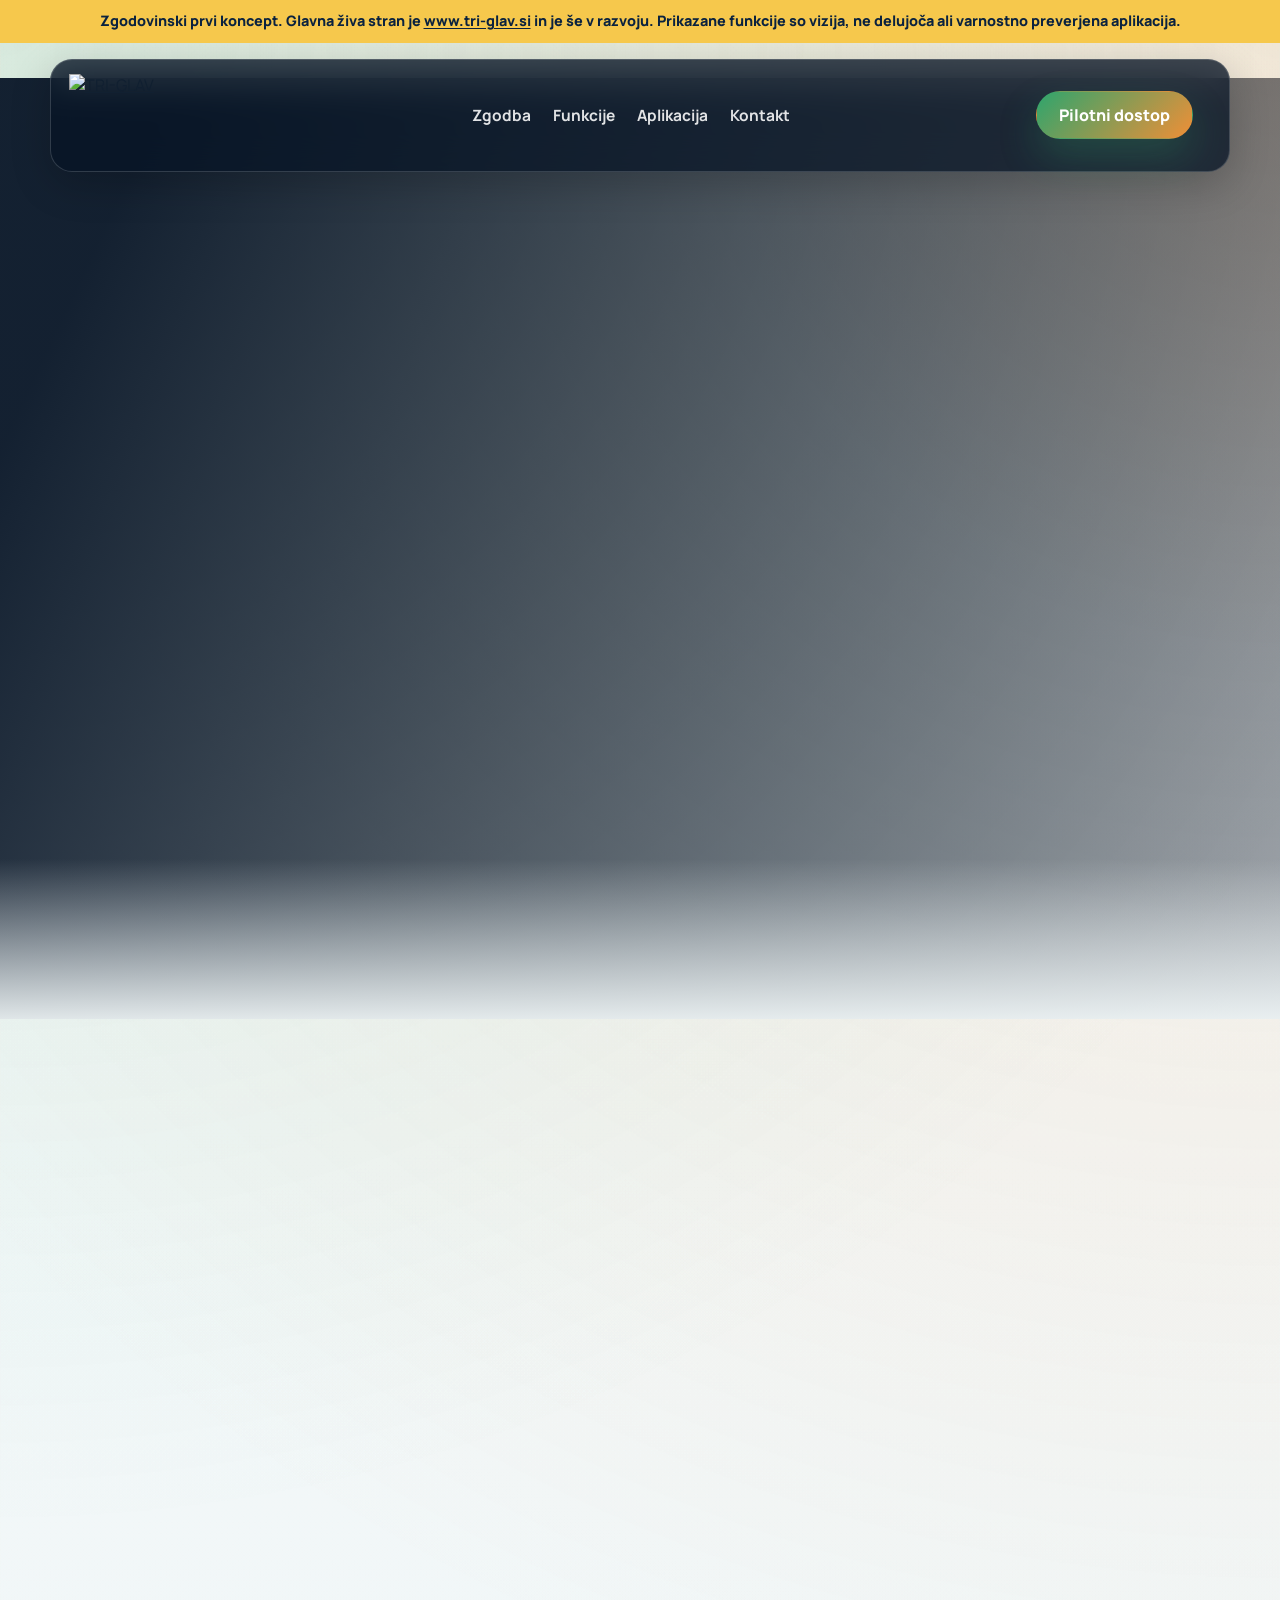
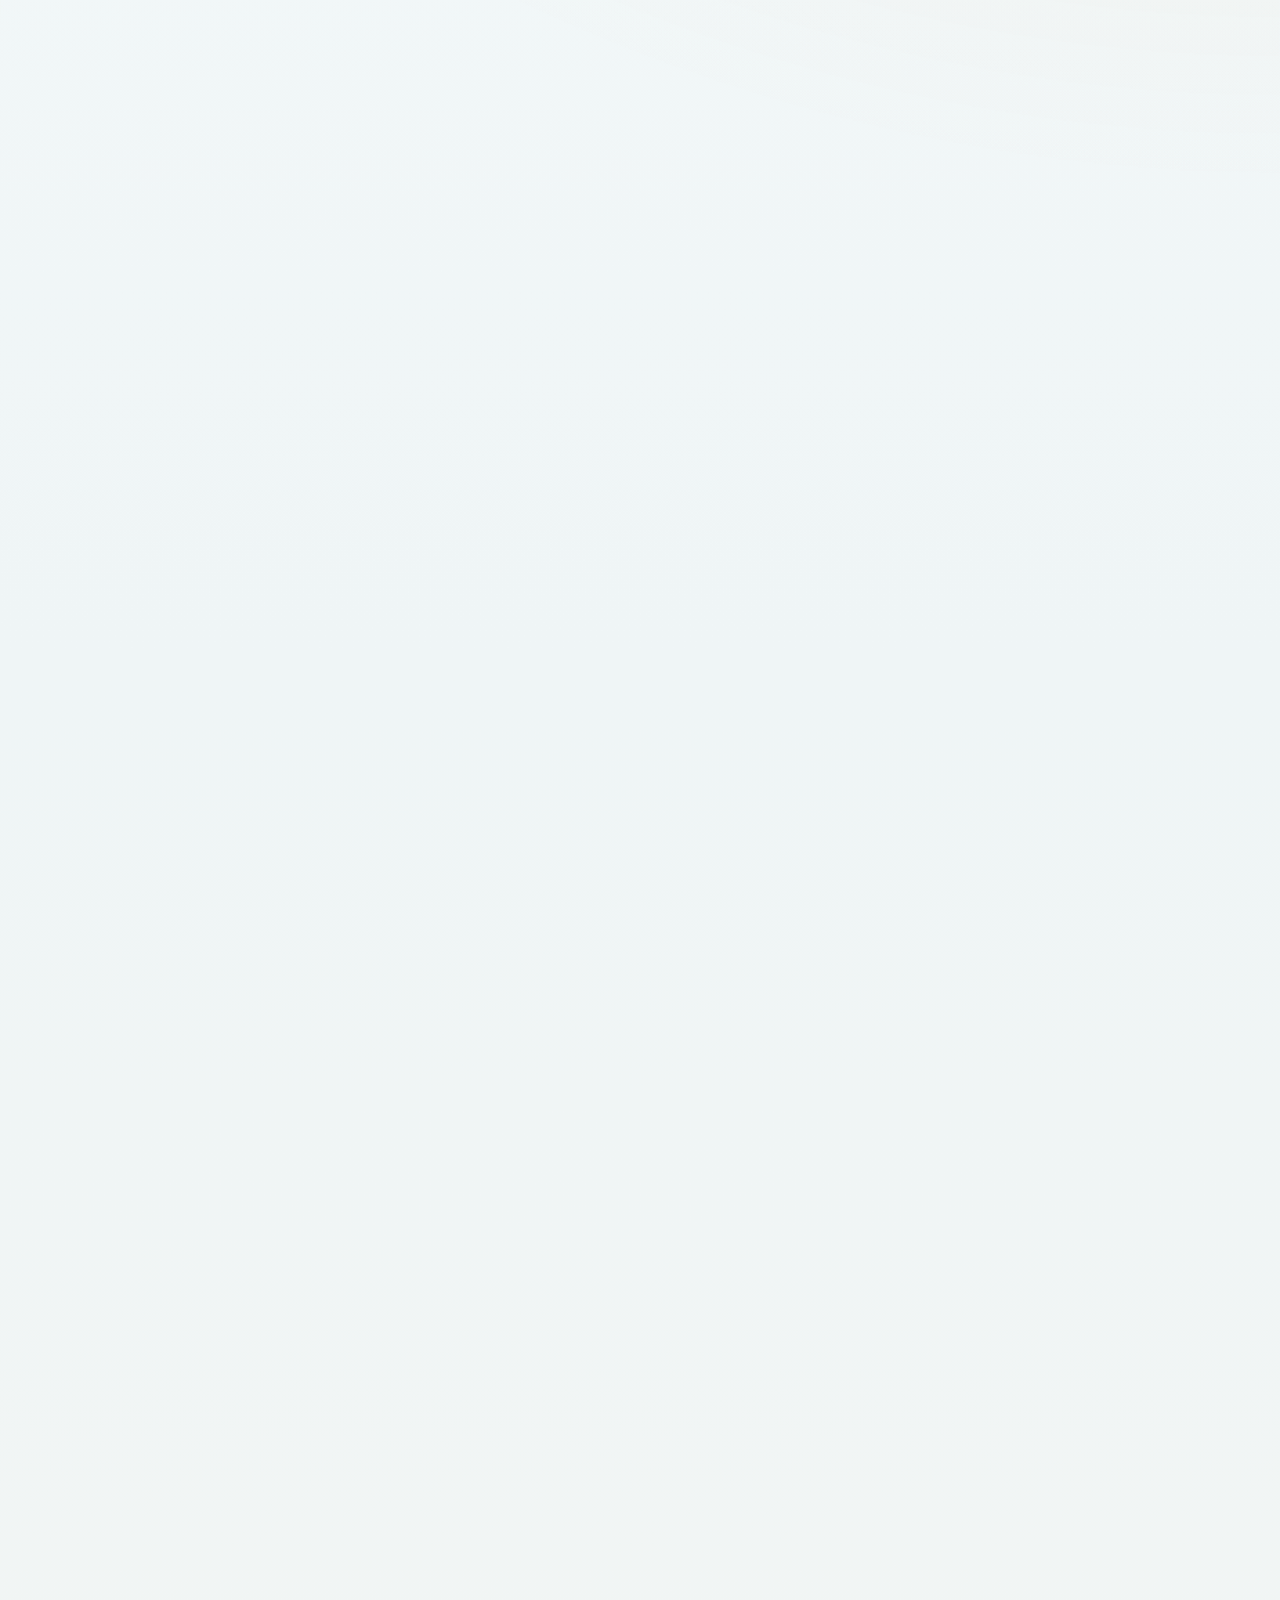
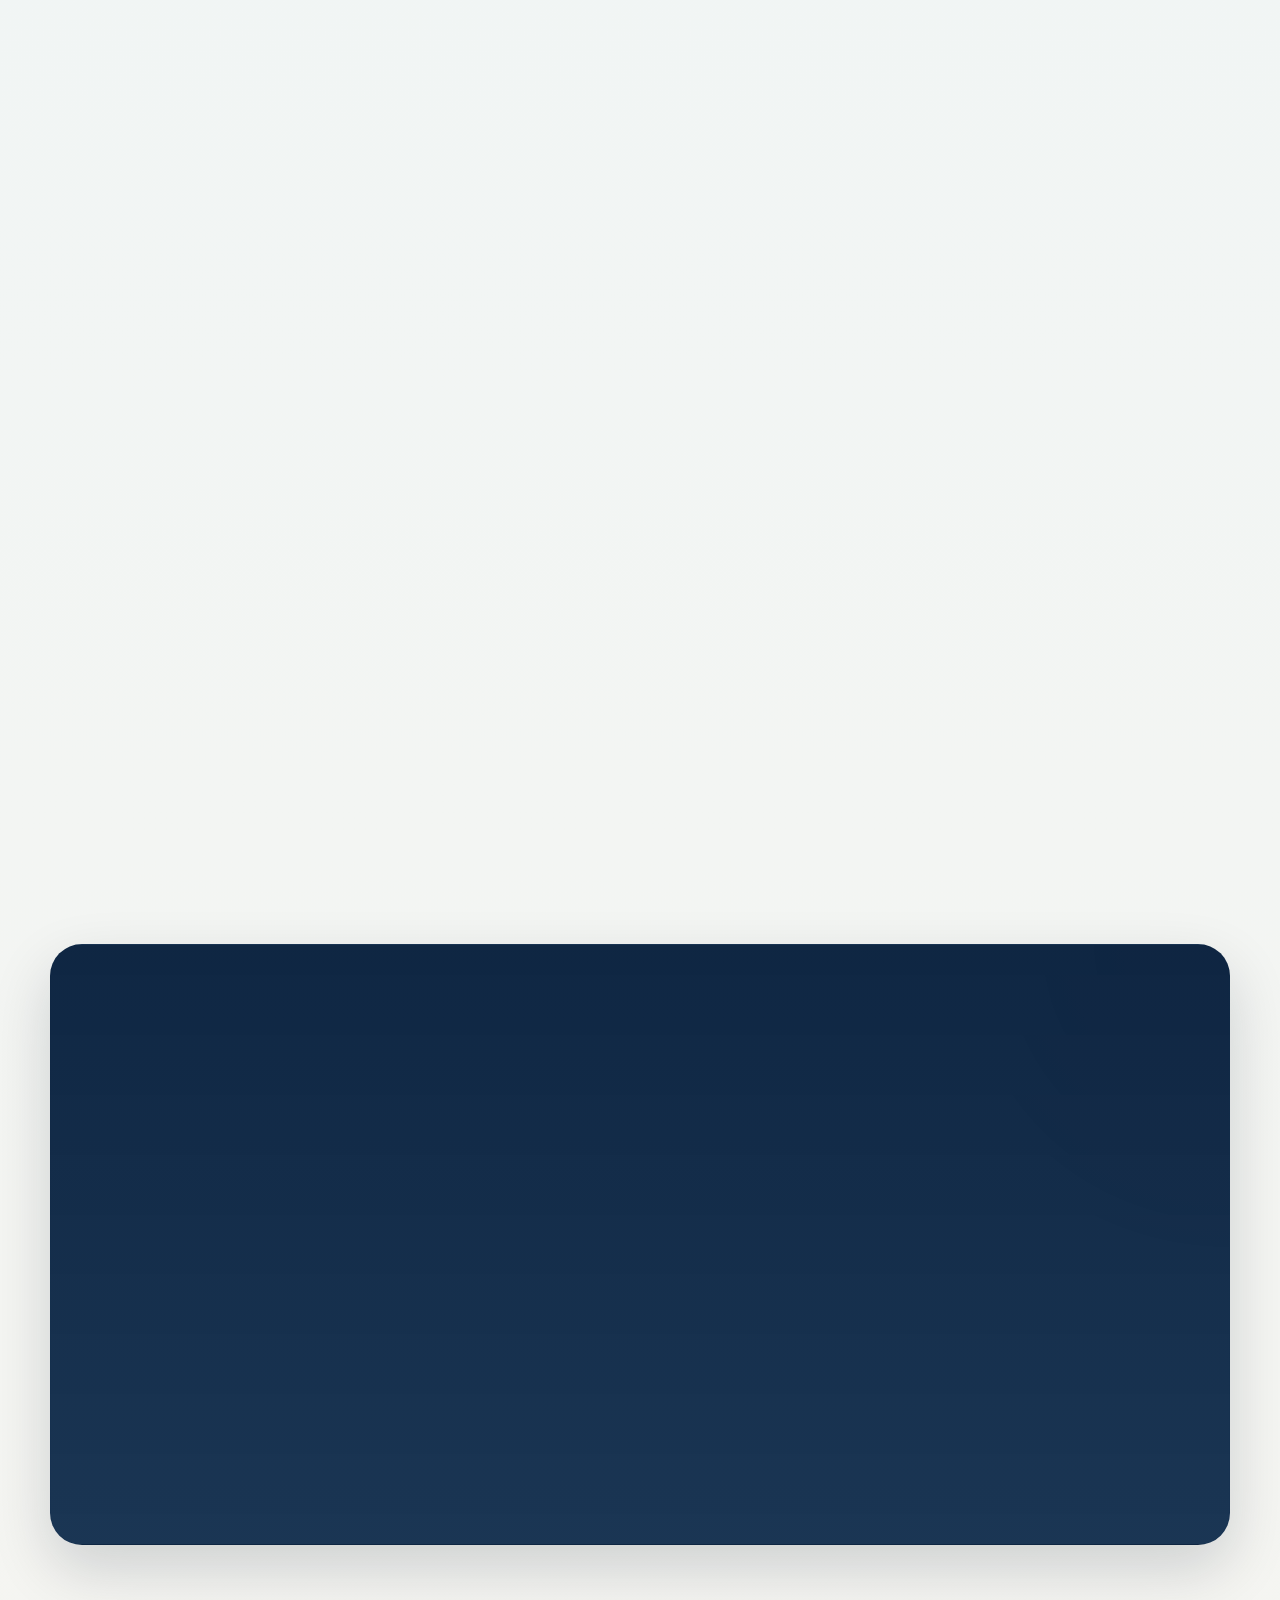
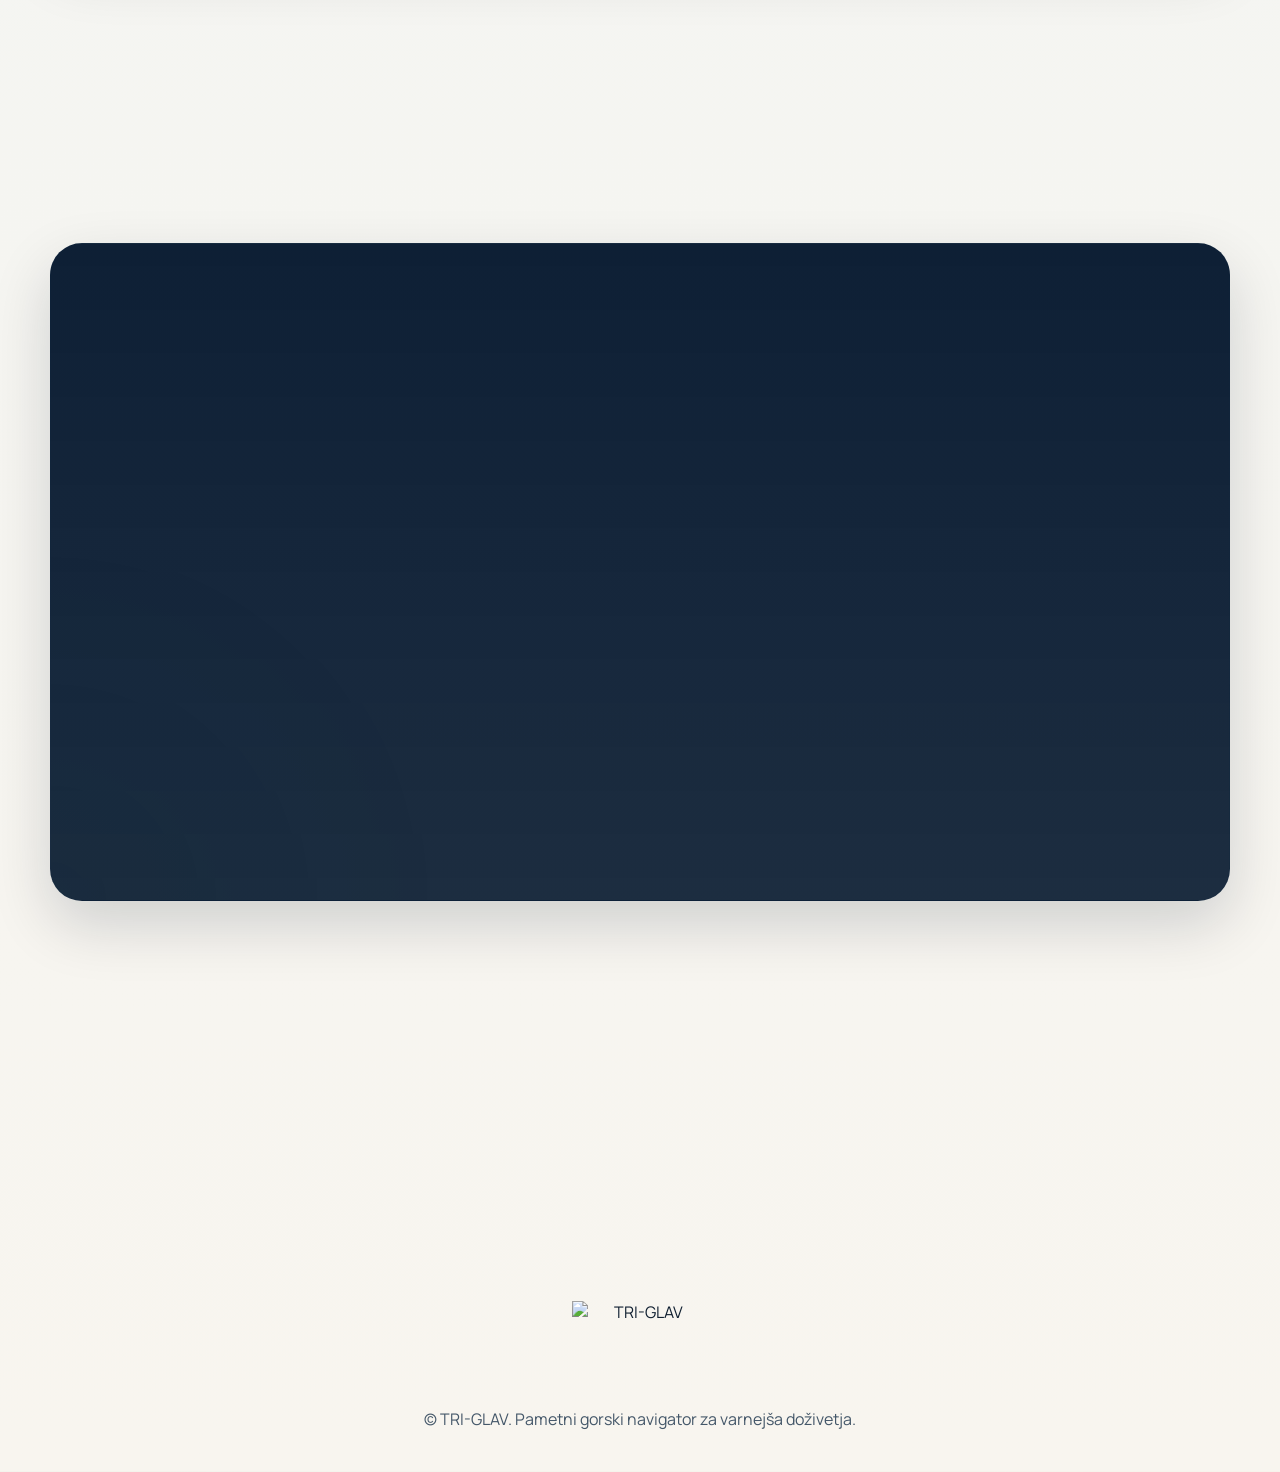
==== commit 8dfa5108: "fix: align TRI-GLAV canonical URL with www source of truth" ====
--- a/public_html-ready/index.html
+++ b/public_html-ready/index.html
@@ -10,18 +10,18 @@
   <meta name="author" content="TRI-GLAV">
   <meta name="robots" content="noindex,follow">
   <meta name="theme-color" content="#0a223f">
-  <link rel="canonical" href="https://tri-glav.si/">
+  <link rel="canonical" href="https://www.tri-glav.si/">
   <meta property="og:locale" content="sl_SI">
   <meta property="og:type" content="website">
   <meta property="og:site_name" content="TRI-GLAV">
   <meta property="og:title" content="TRI-GLAV | Prvi javni koncept">
   <meta property="og:description" content="Zgodovinski prvi koncept. Glavna stran je www.tri-glav.si; funkcije so še v razvoju.">
-  <meta property="og:url" content="https://tri-glav.si/">
-  <meta property="og:image" content="https://tri-glav.si/assets/bottom-hero.png">
+  <meta property="og:url" content="https://www.tri-glav.si/">
+  <meta property="og:image" content="https://www.tri-glav.si/assets/bottom-hero.png">
   <meta name="twitter:card" content="summary_large_image">
   <meta name="twitter:title" content="TRI-GLAV | Prvi javni koncept">
   <meta name="twitter:description" content="Zgodovinski prvi koncept. Aplikacija in varnostne funkcije še niso operativne.">
-  <meta name="twitter:image" content="https://tri-glav.si/assets/bottom-hero.png">
+  <meta name="twitter:image" content="https://www.tri-glav.si/assets/bottom-hero.png">
   <link rel="icon" href="assets/favicon.png" type="image/png">
   <link rel="preconnect" href="https://fonts.googleapis.com">
   <link rel="preconnect" href="https://fonts.gstatic.com" crossorigin>
@@ -212,7 +212,7 @@
           <div class="phone-frame">
             <img src="assets/splash-screen.png" alt="TRI-GLAV mobilna aplikacija" width="207" height="359" loading="lazy" decoding="async">
           </div>
-          <a class="qr-card" href="https://tri-glav.si/" target="_blank" rel="noopener">
+          <a class="qr-card" href="https://www.tri-glav.si/" target="_blank" rel="noopener">
             <img src="assets/qr-placeholder.png" alt="QR za tri-glav.si" width="360" height="360" loading="lazy" decoding="async">
             <span>Odpri tri-glav.si</span>
           </a>
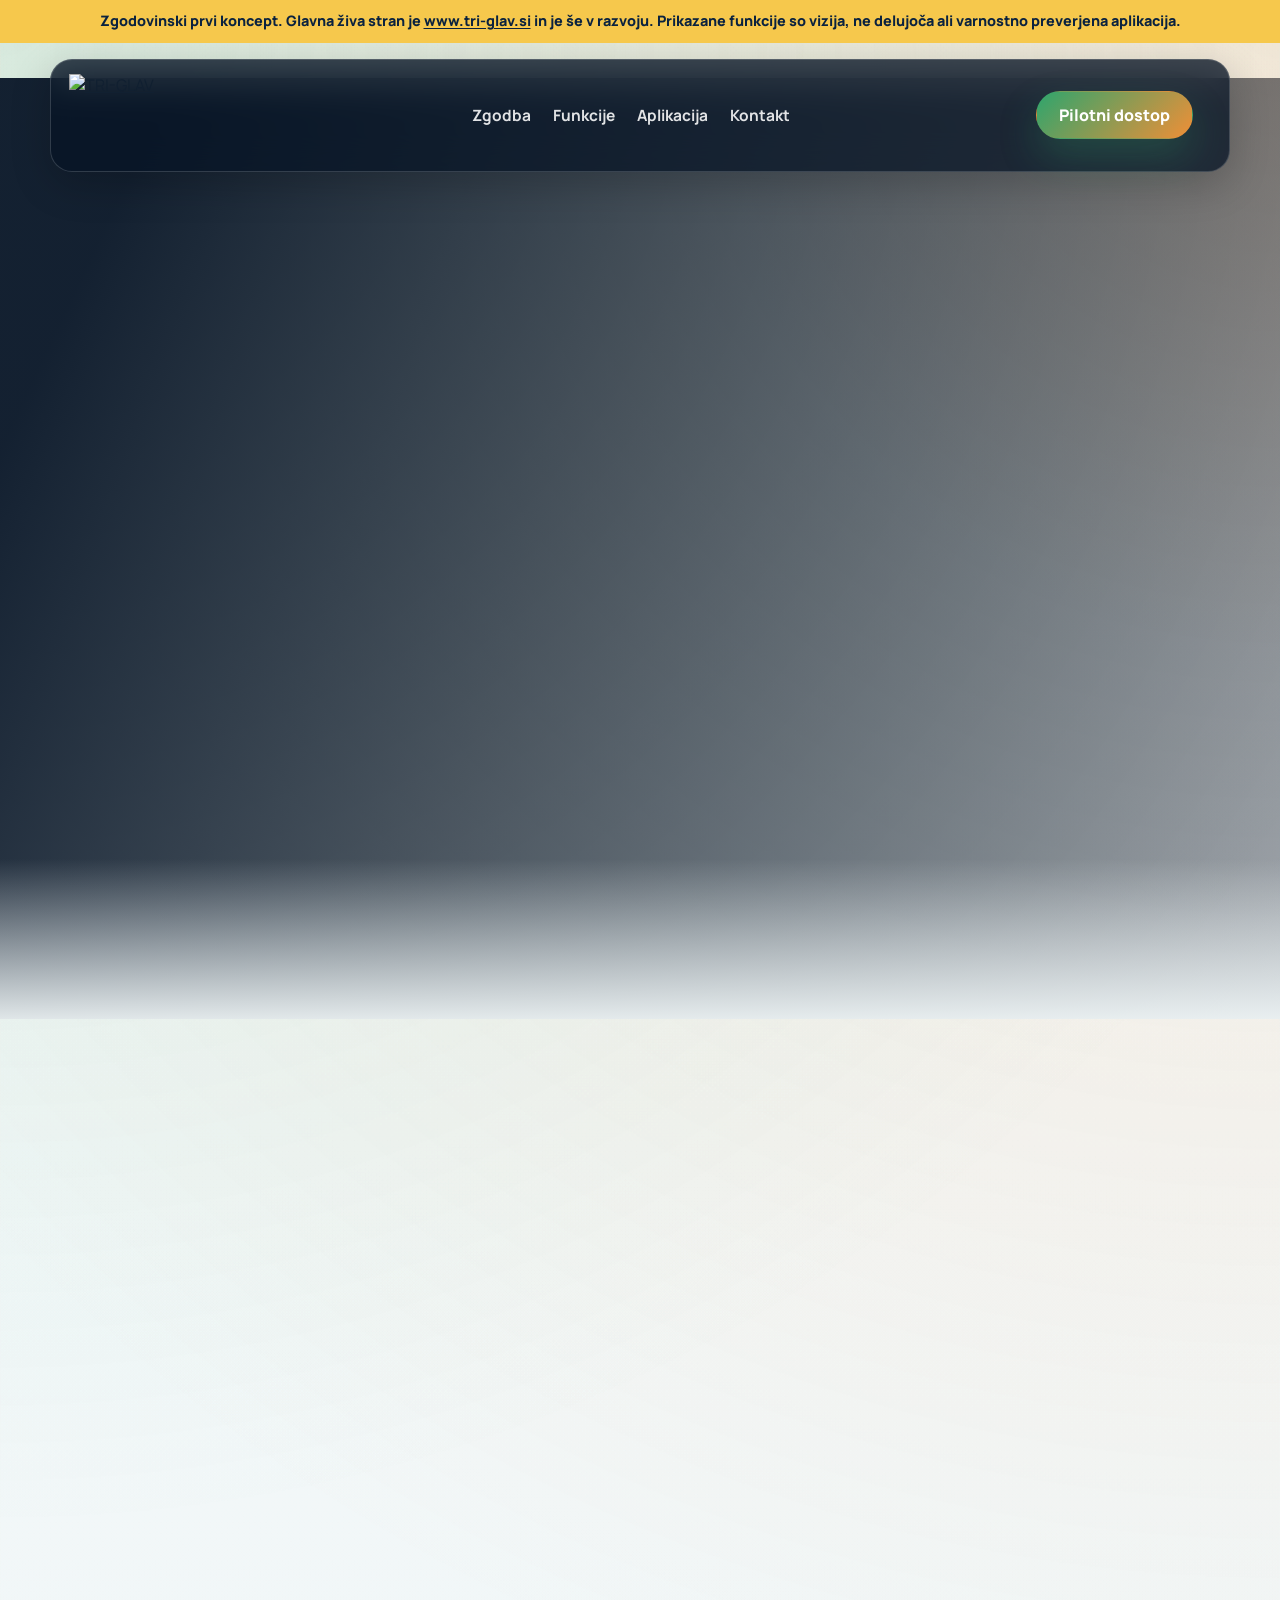
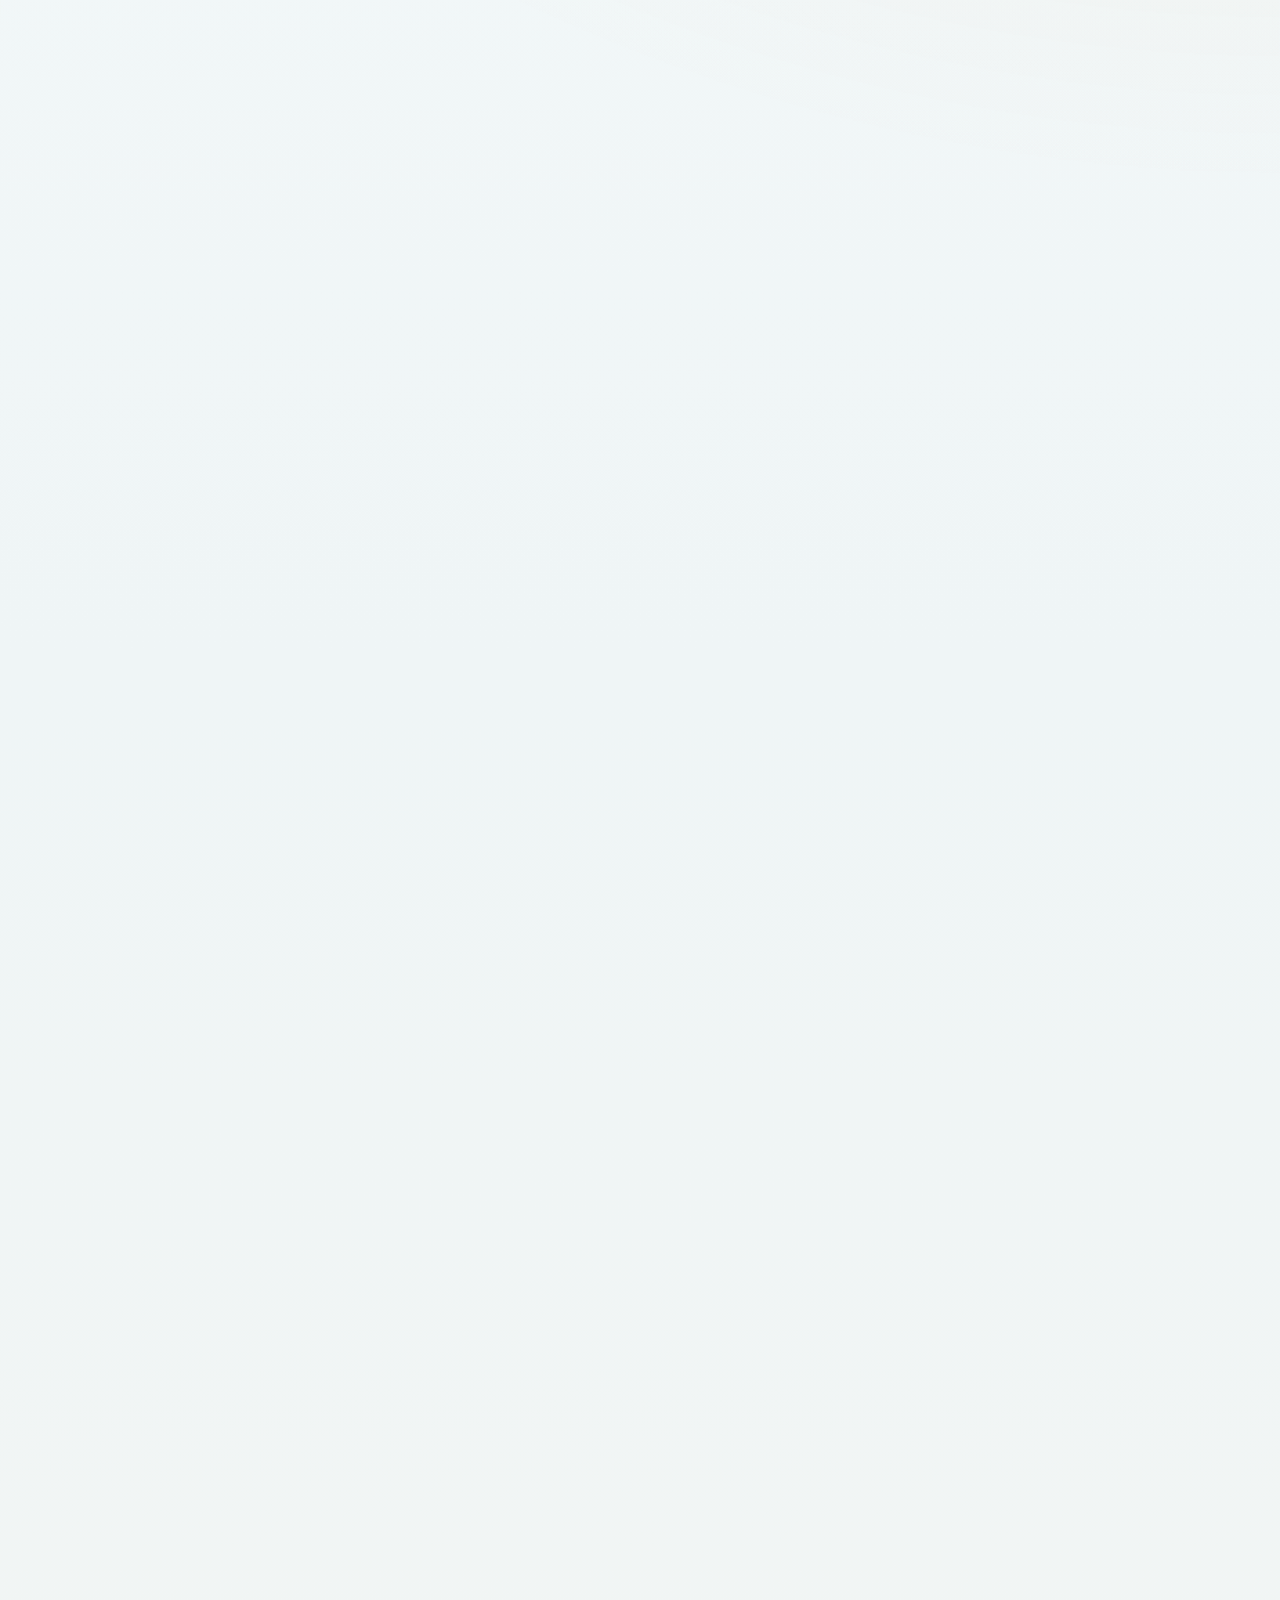
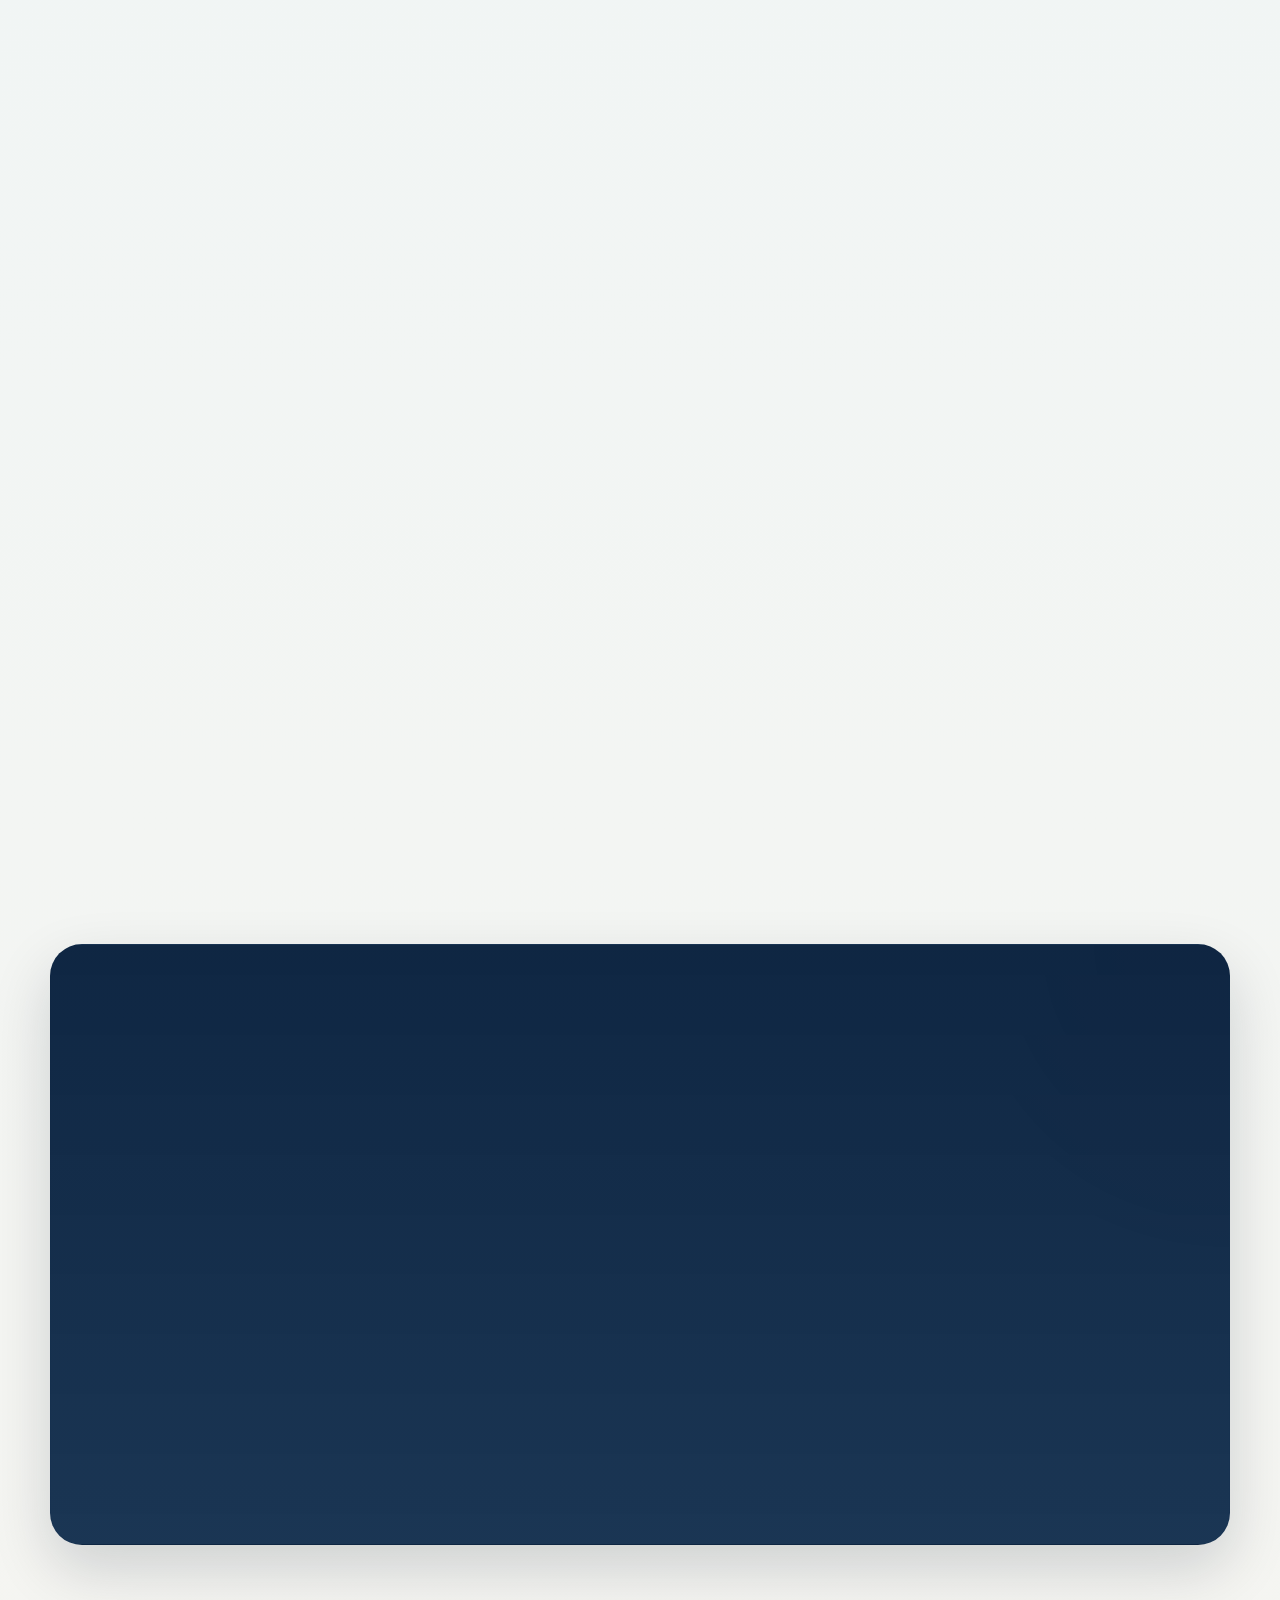
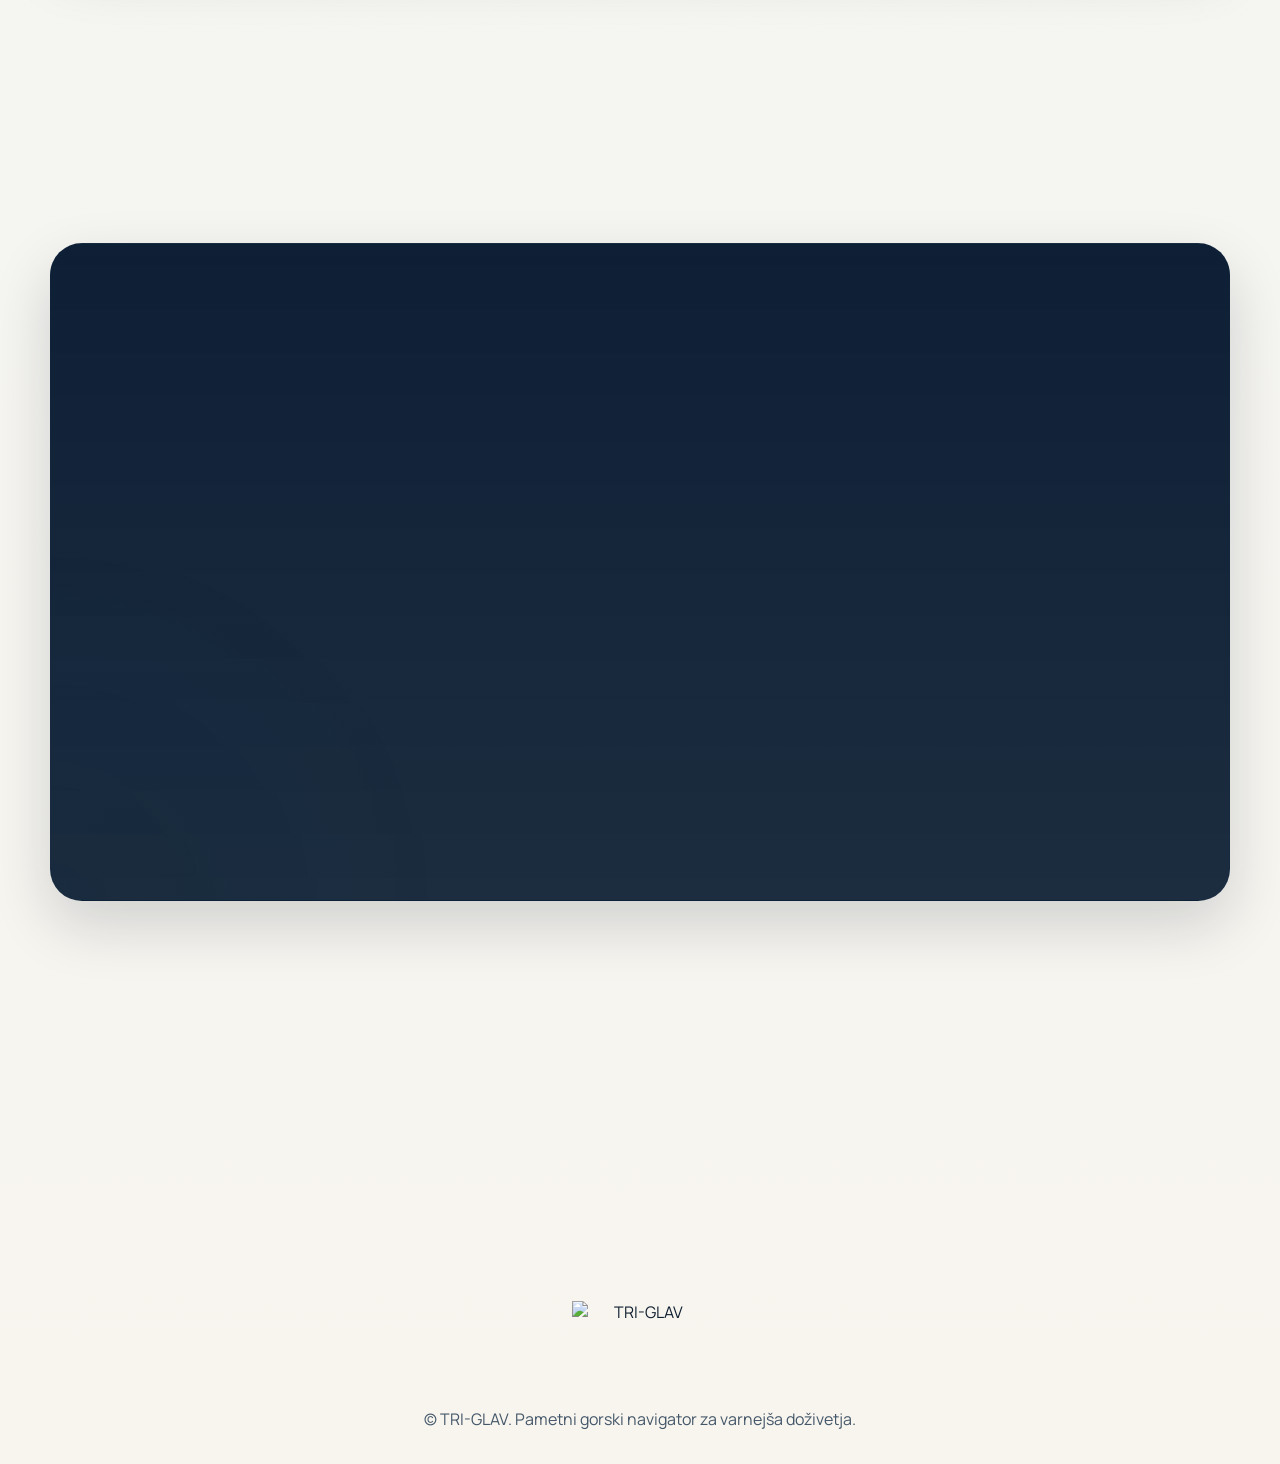
==== commit e0b5bc41: "feat: add bounded offline shell v0.1" ====
--- a/public_html-ready/index.html
+++ b/public_html-ready/index.html
@@ -23,6 +23,7 @@
   <meta name="twitter:description" content="Zgodovinski prvi koncept. Aplikacija in varnostne funkcije še niso operativne.">
   <meta name="twitter:image" content="https://www.tri-glav.si/assets/bottom-hero.png">
   <link rel="icon" href="assets/favicon.png" type="image/png">
+  <link rel="manifest" href="manifest.webmanifest">
   <link rel="preconnect" href="https://fonts.googleapis.com">
   <link rel="preconnect" href="https://fonts.gstatic.com" crossorigin>
   <link href="https://fonts.googleapis.com/css2?family=Manrope:wght@400;500;700;800&family=Fraunces:opsz,wght@9..144,600;9..144,700&display=swap" rel="stylesheet">
@@ -270,6 +271,13 @@
     <p>© TRI-GLAV. Pametni gorski navigator za varnejša doživetja.</p>
   </footer>
 
+  <script>
+    if ("serviceWorker" in navigator && (location.protocol === "https:" || location.hostname === "localhost" || location.hostname === "127.0.0.1")) {
+      window.addEventListener("load", () => {
+        navigator.serviceWorker.register("./service-worker.js").catch(() => {});
+      });
+    }
+  </script>
   <script src="script.js"></script>
 </body>
 </html>
